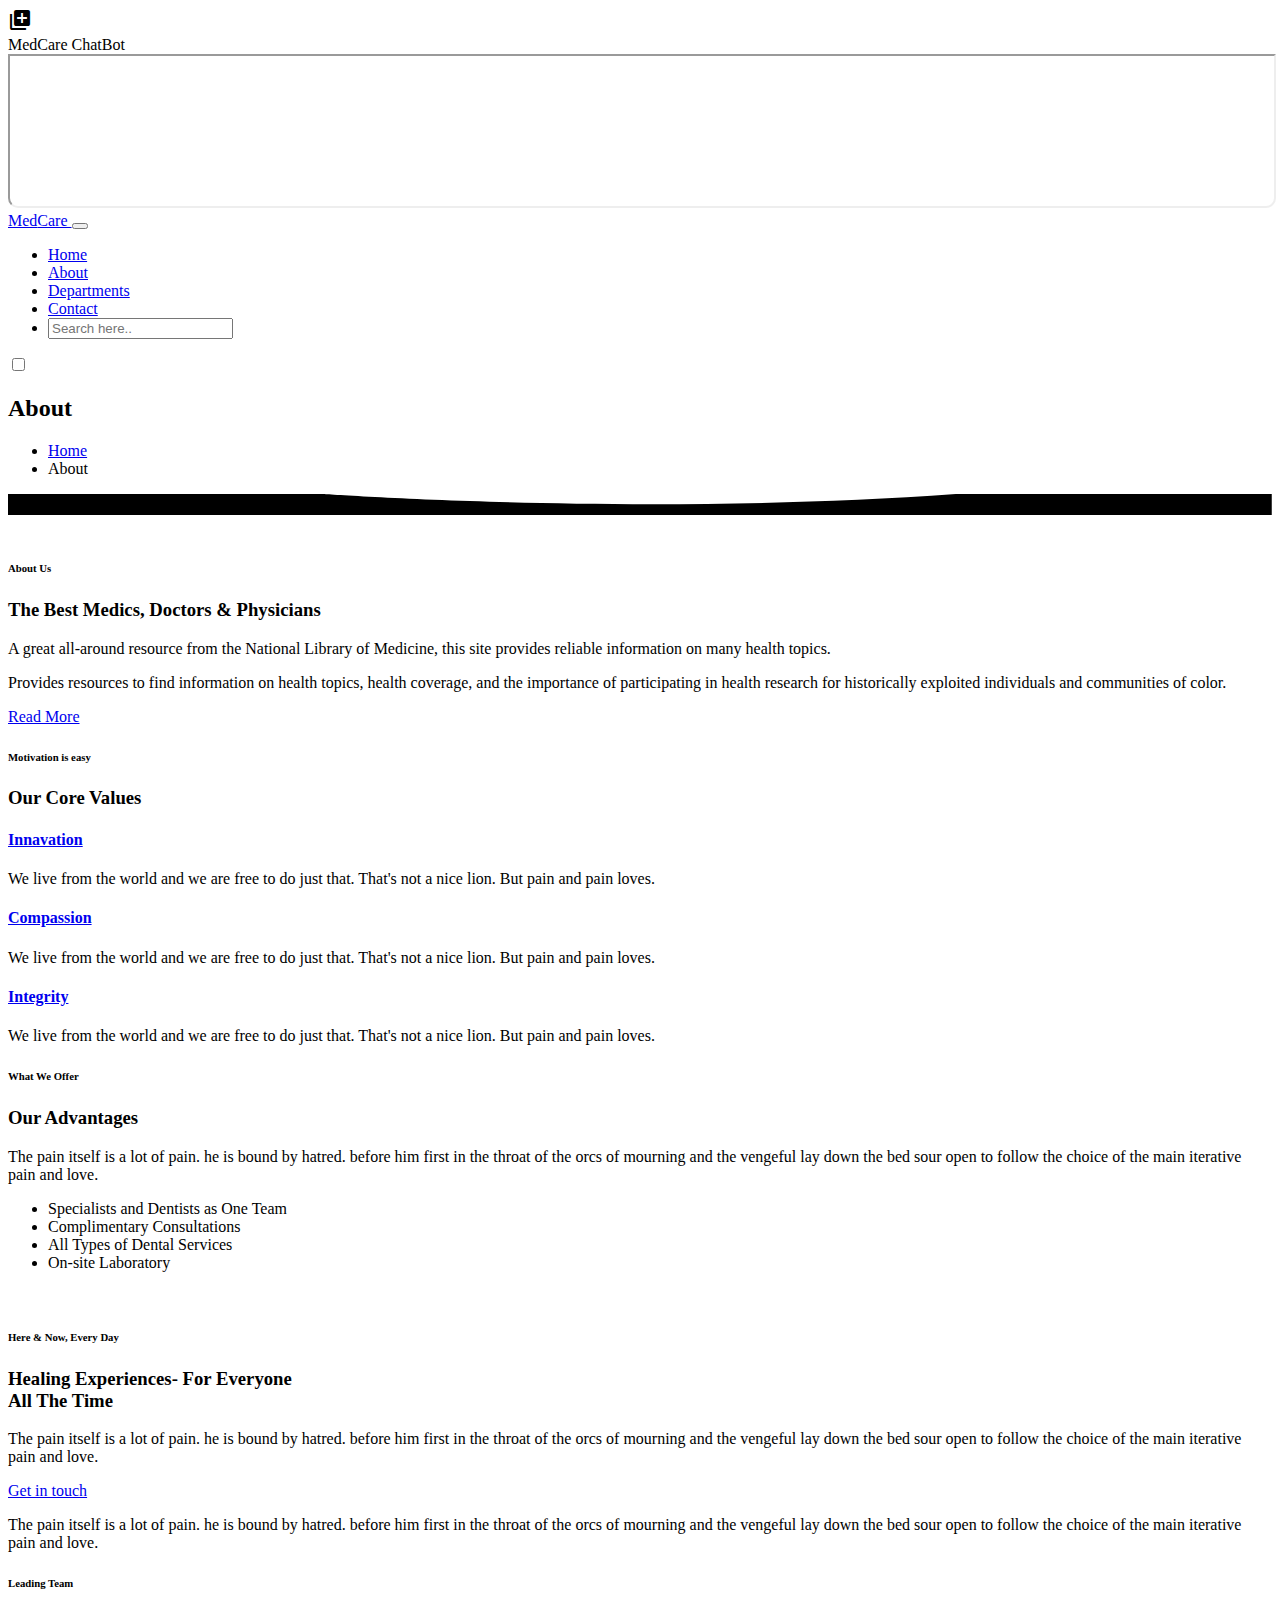
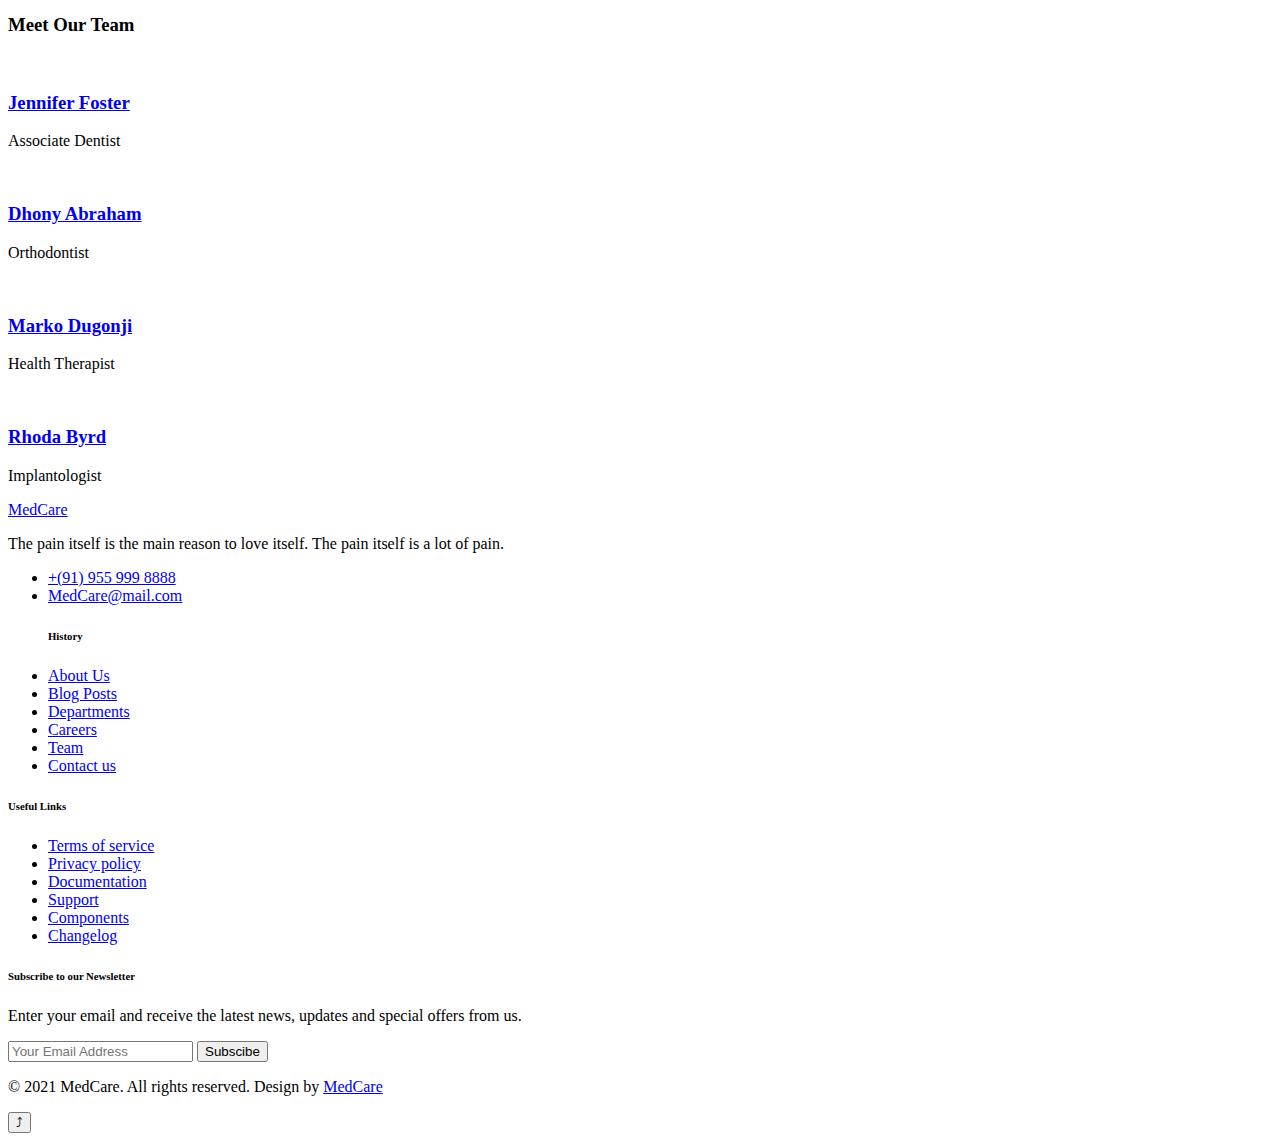
==== about.html @ cba18fa3 "Add files via upload" ====
<!--
Author: W3layouts
Author URL: http://w3layouts.com
-->
<!doctype html>
<html lang="zxx">

<head>
  <!-- Required meta tags -->
  <meta charset="utf-8">
  <meta name="viewport" content="width=device-width, initial-scale=1, shrink-to-fit=no">
  <title>MedCare</title>
  <link href="//fonts.googleapis.com/css2?family=Hind+Siliguri:wght@400;500;600;700&display=swap"
    rel="stylesheet">
  <!-- Template CSS -->
  <link href="https://fonts.googleapis.com/icon?family=Material+Icons" rel="stylesheet">
  <link rel="stylesheet" href="assets/css/style-starter.css">
  <script type="text/javascript" src="assets/js/jquery-3.3.1.min.js"></script>
  <script type="text/javascript" src="assets/js/custom.js"></script>
</head>

<body>
  <!--ChatBot-->
  <div class="chat_icon">
    <i class="material-icons">library_add</i>
    <!-- <i class="material-icons">question_answer</i> -->
  </div>  
  <div class="chat_box">
    <div class="chat_bot_header">
        MedCare ChatBot
    </div>
    <div class="chat_bot_body">
      <iframe src='https://webchat.botframework.com/embed/diseasepredchatbot-bot?s=kFetacqnK30.16j6TcoQQd-RZFGYihsmZmPonYHRrPMGK6cAIyqsKHs'  style='border-radius:0 0 10px 10px;width: 100%; height: 100%;'></iframe>
    </div>
  </div>
  <!--ChatBot End-->
  <!--header-->
  <div class="header-w3l">
    <!-- header -->
    <header id="site-header" class="fixed-top">
      <div class="container">
        <nav class="navbar navbar-expand-lg stroke">
          <a class="navbar-brand" href="index.html">
          Med<span class="sub-logo">C</span>are</span>
          </a>
          <!-- if logo is image enable this   
            <a class="navbar-brand" href="#index.html">
                <img src="image-path" alt="Your logo" title="Your logo" style="height:35px;" />
            </a> -->
          <button class="navbar-toggler  collapsed bg-gradient" type="button" data-toggle="collapse"
            data-target="#navbarTogglerDemo02" aria-controls="navbarTogglerDemo02" aria-expanded="false"
            aria-label="Toggle navigation">
            <span class="navbar-toggler-icon fa icon-expand fa-bars"></span>
            <span class="navbar-toggler-icon fa icon-close fa-times"></span>
            </span>
          </button>

          <div class="collapse navbar-collapse" id="navbarTogglerDemo02">
            <ul class="navbar-nav mx-lg-auto">
              <li class="nav-item">
                <a class="nav-link" href="index.html">Home</a>
              </li>
              <li class="nav-item active">
                <a class="nav-link" href="about.html">About</a>
              </li>
              <li class="nav-item">
                <a class="nav-link"href="services.html">Departments</a>
              </li>
              
              <li class="nav-item">
                <a class="nav-link" href="contact.html">Contact</a>
              </li>
              <li class="search-bar ml-lg-3 mr-lg-5 mt-lg-0 mt-4">
                <!--/search-right-->
                <form class="search position-relative">
                  <input type="search" class="search__input" name="search" placeholder="Search here.."
                    onload="equalWidth()" required="">
                  <span class="fa fa-search search__icon"></span>
                </form>

                <!--//search-right-->
              </li>

            </ul>

          </div>
          <!-- toggle switch for light and dark theme -->
          <div class="mobile-position">
            <nav class="navigation">
              <div class="theme-switch-wrapper">
                <label class="theme-switch" for="checkbox">
                  <input type="checkbox" id="checkbox">
                  <div class="mode-container">
                    <i class="gg-sun"></i>
                    <i class="gg-moon"></i>
                  </div>
                </label>
              </div>
            </nav>
          </div>
          <!-- //toggle switch for light and dark theme -->
        </nav>
      </div>
    </header>
    </div>
    <!-- //header -->
    <!--/breadcrumb-bg-->
    <div class="breadcrumb-bg w3l-inner-page-breadcrumb py-5">
      <div class="container pt-lg-5 pt-md-3 p-lg-4 pb-md-3 my-lg-3">
        <h2 class="title pt-5">About</h2>
        <ul class="breadcrumbs-custom-path mt-3 text-center">
          <li><a href="index.html">Home</a></li>
          <li class="active"><span class="fa fa-arrow-right mx-2" aria-hidden="true"></span> About </li>
        </ul>
      </div>
    </div>
  <!--//breadcrumb-bg-->
  <!-- banner bottom shape -->
  <div class="position-relative">
    <div class="shape overflow-hidden">
      <svg viewBox="0 0 2880 48" fill="none" xmlns="http://www.w3.org/2000/svg">
        <path d="M0 48H1437.5H2880V0H2160C1442.5 52 720 0 720 0H0V48Z" fill="currentColor"></path>
      </svg>
    </div>
  </div>
  <!-- banner bottom shape -->
  <!-- //w3l-inner-page-breadcrumb-->
  <section class="w3l-about-ab" id="about">
    <div class="midd-w3 py-5">
      <div class="container py-lg-5 py-md-4 py-2">
        <div class="imgw3l-ab mb-md-5 mb-3">
          <img src="assets/images/banner2.jpg" alt="" class="radius-image img-fluid">
        </div>
        <div class="row">
          <div class="col-lg-5 left-wthree-img">
            <h6 class="title-subhny">About Us</h6>
            <h3 class="title-w3l mb-4">The Best Medics, Doctors & Physicians</h3>

          </div>
          <div class="col-lg-7 pl-lg-5 align-self">
            <p class="">A great all-around resource from the National Library of Medicine, 
              this site provides reliable information on many health topics.

            </p>
            <p class="mt-4">Provides resources to find information on health topics, health coverage, and the importance of 
              participating in health research for historically exploited individuals and communities of color. 
            </p>
            <a href="about.html" class="btn btn-style btn-primary mt-lg-5 mt-4">Read More</a>
          </div>

        </div>
      </div>
    </div>
  </section>
  <!-- /w3l-content-2-->
  <!-- /bottom-grids-->
  <section class="w3l-bottom-grids-6 py-5" id="services1">
    <div class="container py-lg-5 py-md-4 py-2">
      <div class="title-content text-center">
        <h6 class="title-subhny text-center">Motivation is easy</h6>
        <h3 class="title-w3l mb-sm-5 mb-4 pb-sm-o pb-2 text-center">Our Core Values</h3>
      </div>
      <div class="grids-area-hny text-center row mt-lg-4">
        <div class="col-lg-4 col-md-6 grids-feature">
          <div class="area-box icon-blue">
            <span class="fa fa-lightbulb-o"></span>
            <h4><a href="#feature" class="title-head">Innavation</a></h4>
            <p>We live from the world and we are free to do just that. That's not a nice lion. But pain and pain
              loves.</p>

          </div>
        </div>
        <div class="col-lg-4 col-md-6 grids-feature mt-md-0 mt-4">
          <div class="area-box icon-pink">
            <span class="fa fa-handshake-o"></span>
            <h4><a href="#feature" class="title-head">Compassion</a></h4>
            <p>We live from the world and we are free to do just that. That's not a nice lion. But pain and pain
              loves.</p>

          </div>
        </div>
        <div class="col-lg-4 col-md-6 grids-feature mt-lg-0 mt-4">
          <div class="area-box icon-yellow">
            <span class="fa fa-podcast"></span>
            <h4><a href="#feature" class="title-head">Integrity</a></h4>
            <p>We live from the world and we are free to do just that. That's not a nice lion. But pain and pain
              loves.</p>

          </div>
        </div>
      </div>
    </div>
  </section>
  <!-- //bottom-grids-->
  <!-- home page block grids -->
  <section class="w3l-two-servicses py-5" id="services2">
    <div class="container py-lg-5 py-md-4 py-2">
     
      <div class="row bottom-ab-grids">
        <div class="col-lg-6 bottom-ab-left align-self">
          <h6 class="title-subhny">What We Offer</h6>
          <h3 class="title-w3l mb-4">Our Advantages</h3>
          <p class="">The pain itself is a lot of pain. he is bound by hatred. before him first in
            the throat of the orcs of mourning and the vengeful lay down the bed sour open to follow the choice of the main iterative
            pain and love. </p>
          <ul class="w3l-right-book mt-4">
            <li><span class="fa fa-check"></span> Specialists and Dentists as One Team</li>
            <li><span class="fa fa-check"></span> Complimentary Consultations</li>
            <li><span class="fa fa-check"></span> All Types of Dental Services</li>
            <li><span class="fa fa-check"></span> On-site Laboratory</li>
          </ul>
        </div>
        <div class="col-lg-6 bottom-right-grids pl-lg-5 mt-lg-0 mt-5">
          <img src="assets/images/g4.jpg" alt="" class="radius-image img-fluid">
        </div>
      </div>
    </div>
  </section>
  <!-- //home page block grids -->
  <!-- /w3l-content-5-->
  <section class="w3l-content-5 py-5">
    <div class="content-4-main py-lg-5 py-md-4">
      <div class="container pb-5">
        <div class="title-content text-left">
          <h6 class="title-subhny">Here & Now, Every Day</h6>
          <h3 class="title-w3l two mb-sm-5 mb-4">Healing Experiences- For Everyone <br> All The Time</h3>
        </div>
        <div class="content-info-in row">
          <div class="content-left col-lg-6">
            <p class=""> The pain itself is a lot of pain. he is bound by hatred. before him first in
              the throat of the orcs of mourning and the vengeful lay down the bed sour open to follow the choice of the main iterative
              pain and love.</p>
            <a href="#discover" class="btn btn-style btn-primary mt-md-5 mt-4">Get in touch</a>
          </div>
          <div class="content-right col-lg-6 mt-lg-0 mt-5">
            <p> The pain itself is a lot of pain. he is bound by hatred. before him first in
              the throat of the orcs of mourning and the vengeful lay down the bed sour open to follow the choice of the main iterative
              pain and love.</p>
          </div>
        </div>
      </div>
    </div>
  </section>
  <!-- /w3l-content-5-->
  <!--/team-sec-->
  <section class="w3l-team">
    <div class="team py-5">
      <div class="container py-lg-5 py-md-4">
        <div class="title-content text-center">
          <h6 class="title-subhny text-center">Leading Team</h6>
          <h3 class="title-w3l mb-sm-3 text-center">Meet Our Team</h3>
        </div>
        <div class="row team-row">
          <div class="col-lg-3 col-6 team-wrap mt-4 pt-lg-2">
            <div class="team-info">
              <div class="column position-relative img-circle">
                <a href="#url"><img src="assets/images/team1.jpg" alt="" class="img-fluid" /></a>
              </div>
              <div class="column-btm">
                <h3 class="name-pos"><a href="#url">Jennifer Foster
                </a></h3>
                <p>Associate Dentist</p>
                <div class="social">
                  <a href="#facebook" class="facebook"><span class="fa fa-facebook" aria-hidden="true"></span></a>
                  <a href="#twitter" class="twitter"><span class="fa fa-twitter" aria-hidden="true"></span></a>
                </div>
              </div>
            </div>
          </div>
          <!-- end team member -->


          <div class="col-lg-3 col-6 team-wrap mt-4 pt-lg-2">
            <div class="team-info">
              <div class="column position-relative img-circle">
                <a href="#url"><img src="assets/images/team2.jpg" alt="" class="img-fluid" /></a>
              </div>
              <div class="column-btm">
                <h3 class="name-pos"><a href="#url">Dhony Abraham</a></h3>
                <p>Orthodontist</p>
                <div class="social">
                  <a href="#facebook" class="facebook"><span class="fa fa-facebook" aria-hidden="true"></span></a>
                  <a href="#twitter" class="twitter"><span class="fa fa-twitter" aria-hidden="true"></span></a>
                </div>
              </div>
            </div>

          </div>
          <!-- end team member -->

          <div class="col-lg-3 col-6 team-wrap mt-4 pt-lg-2">

            <div class="team-info">
              <div class="column position-relative img-circle">
                <a href="#url"><img src="assets/images/team3.jpg" alt="" class="img-fluid" /></a>
              </div>
              <div class="column-btm">
                <h3 class="name-pos"><a href="#url">Marko Dugonji</a></h3>
                <p>Health Therapist</p>
                <div class="social">
                  <a href="#facebook" class="facebook"><span class="fa fa-facebook" aria-hidden="true"></span></a>
                  <a href="#twitter" class="twitter"><span class="fa fa-twitter" aria-hidden="true"></span></a>
                </div>
              </div>
            </div>
          </div>
          <div class="col-lg-3 col-6 team-wrap mt-4 pt-lg-2">
            <div class="team-info">
              <div class="column position-relative img-circle">
                <a href="#url"><img src="assets/images/team4.jpg" alt="" class="img-fluid" /></a>
              </div>
              <div class="column-btm">
                <h3 class="name-pos"><a href="#url">Rhoda Byrd</a></h3>
                <p>Implantologist</p>
                <div class="social">
                  <a href="#facebook" class="facebook"><span class="fa fa-facebook" aria-hidden="true"></span></a>
                  <a href="#twitter" class="twitter"><span class="fa fa-twitter" aria-hidden="true"></span></a>
                </div>
              </div>
            </div>
          </div>
          <!-- end team member -->
        </div>
      </div>
    </div>
  </section>
  <!--//team-sec-->
  
  <!-- footer -->
  <section class="w3l-footer-29-main">
    <div class="footer-29 py-5">
      <div class="container py-lg-4">
        <div class="row footer-top-29">
          <div class="col-lg-4 col-md-6 col-sm-7 footer-list-29 footer-1 pr-lg-5">
            <div class="footer-logo mb-3">
              <a class="navbar-brand" href="index.html">MedCare</a>
            </div>
            <p>The pain itself is the main reason to love itself. The pain itself is a lot of pain.</p>
            <ul class="mt-3">
              <li><a href="tel:+(91) 955 999 8888"><span class="fa fa-phone"></span> +(91) 955 999 8888</a></li>
              <li><a href="mailto:MedCare@mail.com" class="mail"><span class="fa fa-envelope-open-o"></span>
                  MedCare@mail.com</a></li>
            </ul>
          </div>
          <div class="col-lg-2 col-md-6 col-sm-5 col-6 footer-list-29 footer-2 mt-sm-0 mt-5">

            <ul>
              <h6 class="footer-title-29">History</h6>
              <li><a href="about.html">About Us</a></li>
              <li><a href="blog.html"> Blog Posts</a></li>
              <li><a href="services.html">Departments</a></li>
              <li><a href="#careers"> Careers</a></li>
              <li><a href="about.html">Team</a></li>
              <li><a href="contact.html">Contact us</a></li>
            </ul>
          </div>
          <div class="col-lg-2 col-md-6 col-sm-5 col-6 footer-list-29 footer-3 mt-lg-0 mt-5">
            <h6 class="footer-title-29">Useful Links</h6>
            <ul>
              <li><a href="#terms">Terms of service</a></li>
              <li><a href="#privacy"> Privacy policy</a></li>
              <li><a href="#doc"> Documentation</a></li>
              <li><a href="#support"> Support</a></li>
              <li><a href="#components"> Components</a></li>
              <li><a href="#changelog"> Changelog</a></li>
            </ul>

          </div>
          <div class="col-lg-4 col-md-6 col-sm-7 footer-list-29 footer-4 mt-lg-0 mt-5">
            <h6 class="footer-title-29">Subscribe to our Newsletter </h6>
            <p>Enter your email and receive the latest news, updates and special offers from us.</p>

            <form action="#" class="subscribe" method="post">
              <input type="email" name="email" placeholder="Your Email Address" required="">
              <button class="btn btn-style btn-primary w-100 mt-3">Subscibe</button>
            </form>
          </div>
        </div>
      </div>
    </div>
  </section>
  <!-- //footer -->

  <!-- copyright -->
  <section class="w3l-copyright">
    <div class="container">
      <div class="row bottom-copies">
        <p class="col-lg-8 copy-footer-29">© 2021 MedCare. All rights reserved. Design by <a
            href="#" target="_blank">
            MedCare</a></p>

        <div class="col-lg-4 main-social-footer-29">
          <a href="#facebook" class="facebook"><span class="fa fa-facebook"></span></a>
          <a href="#twitter" class="twitter"><span class="fa fa-twitter"></span></a>
          <a href="#instagram" class="instagram"><span class="fa fa-instagram"></span></a>
          <a href="#linkedin" class="linkedin"><span class="fa fa-linkedin"></span></a>
        </div>

      </div>
    </div>

    <!-- move top -->
    <button onclick="topFunction()" id="movetop" title="Go to top">
      &#10548;
    </button>
    <script>
      // When the user scrolls down 20px from the top of the document, show the button
      window.onscroll = function () {
        scrollFunction()
      };

      function scrollFunction() {
        if (document.body.scrollTop > 20 || document.documentElement.scrollTop > 20) {
          document.getElementById("movetop").style.display = "block";
        } else {
          document.getElementById("movetop").style.display = "none";
        }
      }

      // When the user clicks on the button, scroll to the top of the document
      function topFunction() {
        document.body.scrollTop = 0;
        document.documentElement.scrollTop = 0;
      }
    </script>
    <!-- /move top -->
  </section>
  <!-- //copyright -->
  <!--//footer-->
  <!-- Template JavaScript -->
  <script src="assets/js/jquery-3.3.1.min.js"></script>
  <script src="assets/js/theme-change.js"></script>

  <!-- disable body scroll which navbar is in active -->
  <script>
    $(function () {
      $('.navbar-toggler').click(function () {
        $('body').toggleClass('noscroll');
      })
    });
  </script>
  <!-- disable body scroll which navbar is in active -->

  <!--/MENU-JS-->
  <script>
    $(window).on("scroll", function () {
      var scroll = $(window).scrollTop();

      if (scroll >= 80) {
        $("#site-header").addClass("nav-fixed");
      } else {
        $("#site-header").removeClass("nav-fixed");
      }
    });

    //Main navigation Active Class Add Remove
    $(".navbar-toggler").on("click", function () {
      $("header").toggleClass("active");
    });
    $(document).on("ready", function () {
      if ($(window).width() > 991) {
        $("header").removeClass("active");
      }
      $(window).on("resize", function () {
        if ($(window).width() > 991) {
          $("header").removeClass("active");
        }
      });
    });
  </script>
  <!--//MENU-JS-->


  <script src="assets/js/bootstrap.min.js"></script>

</body>

</html>
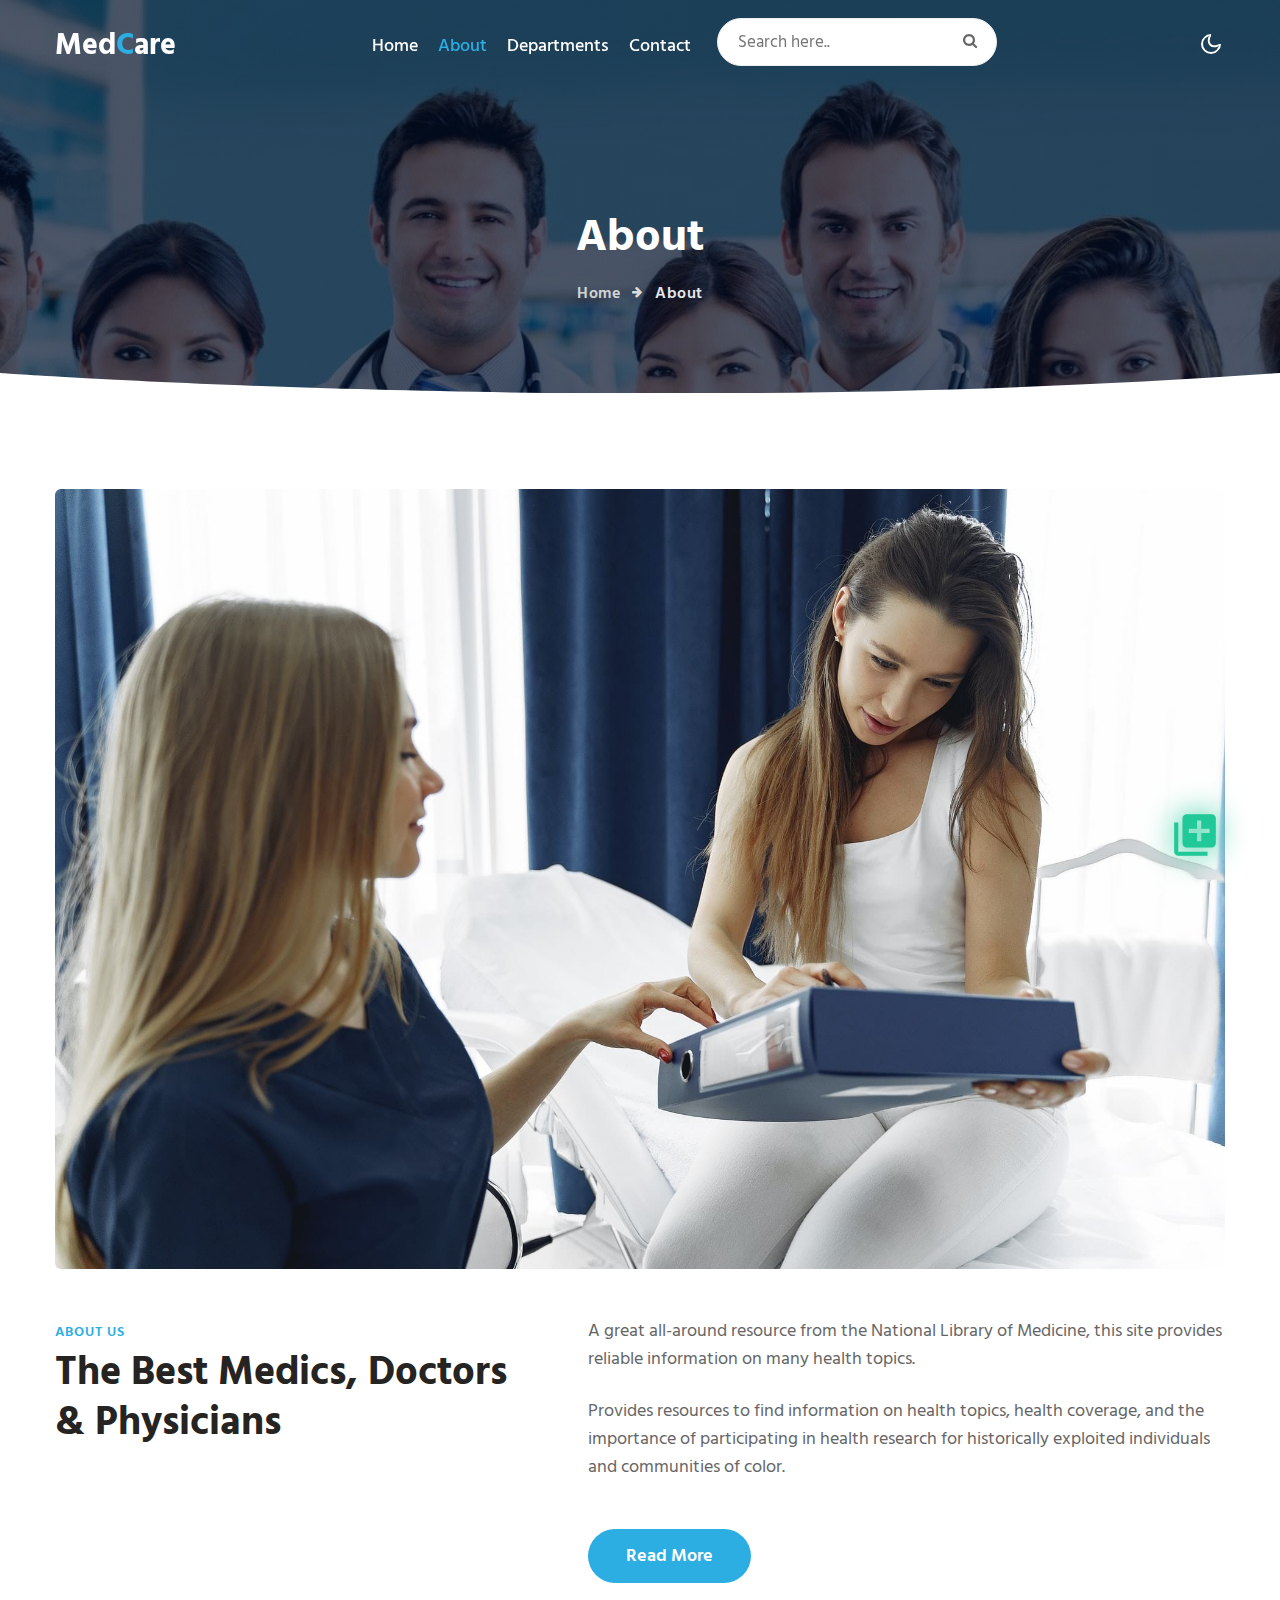
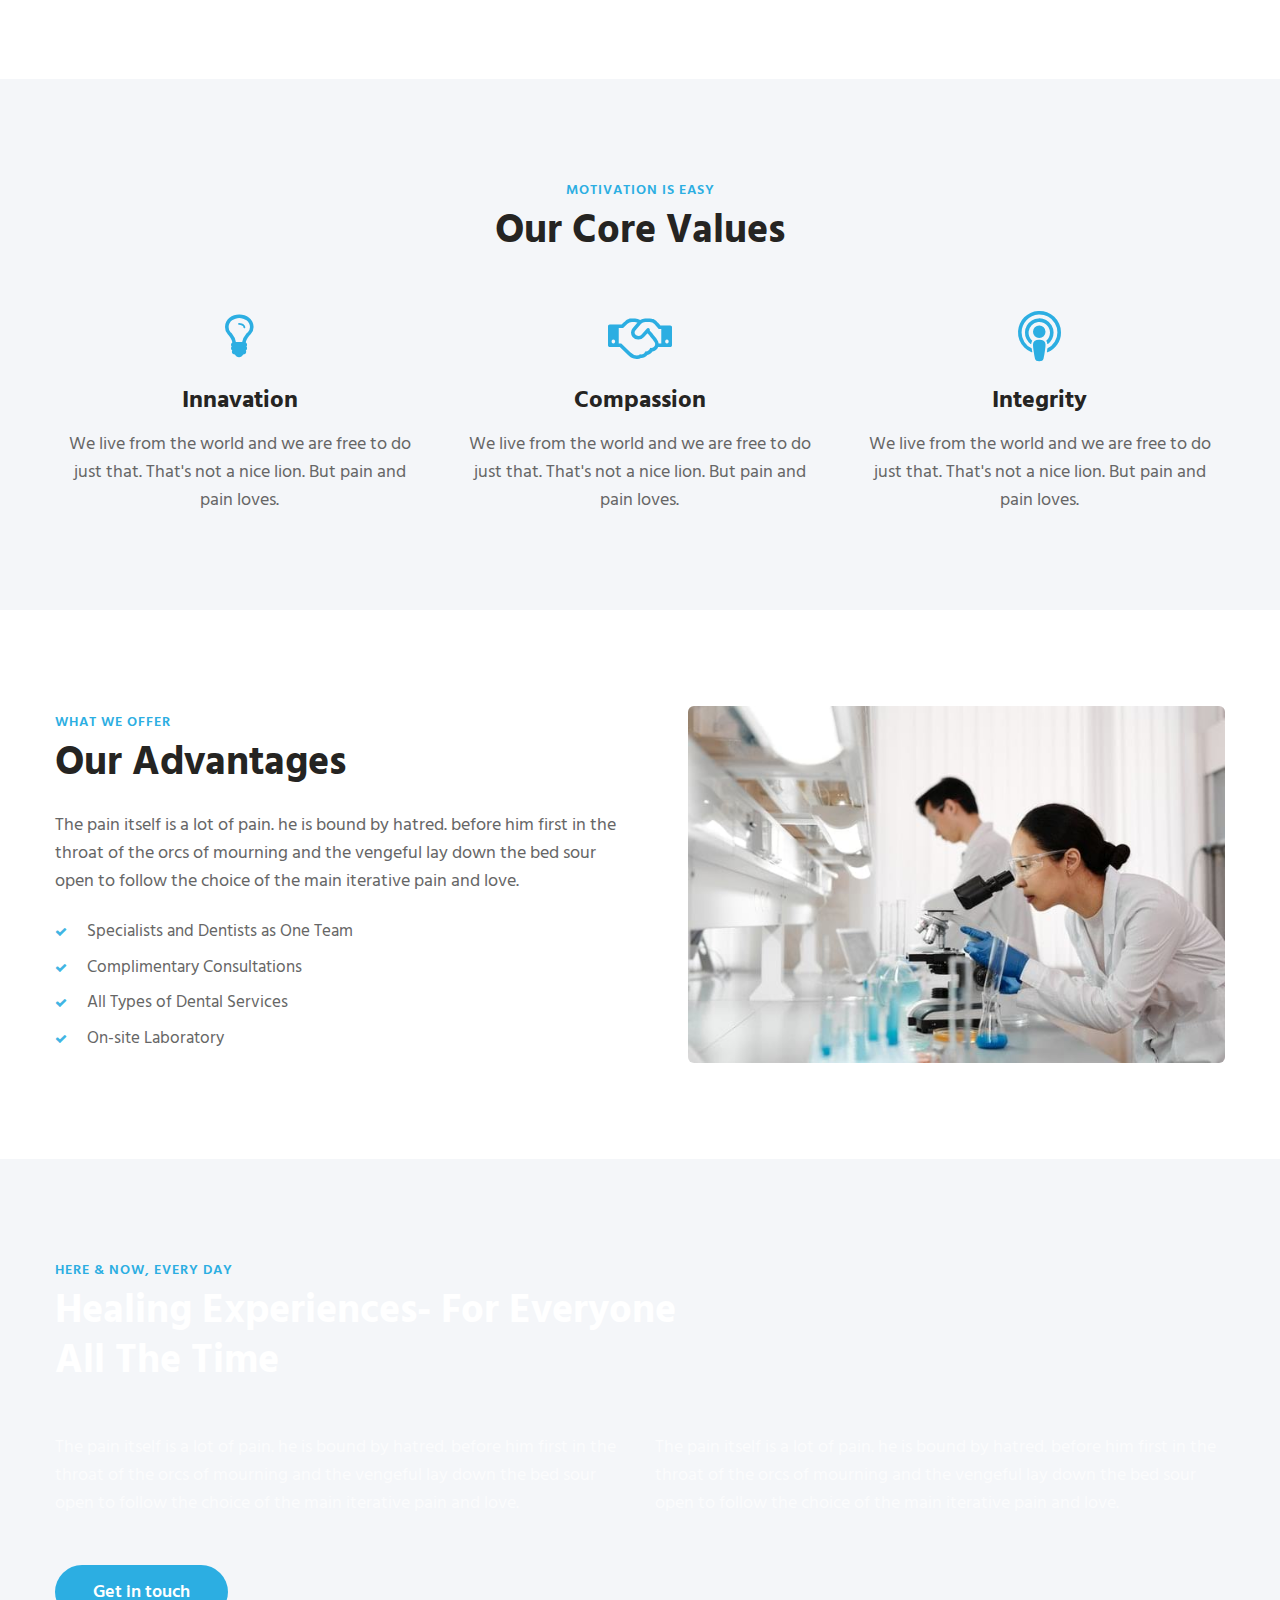
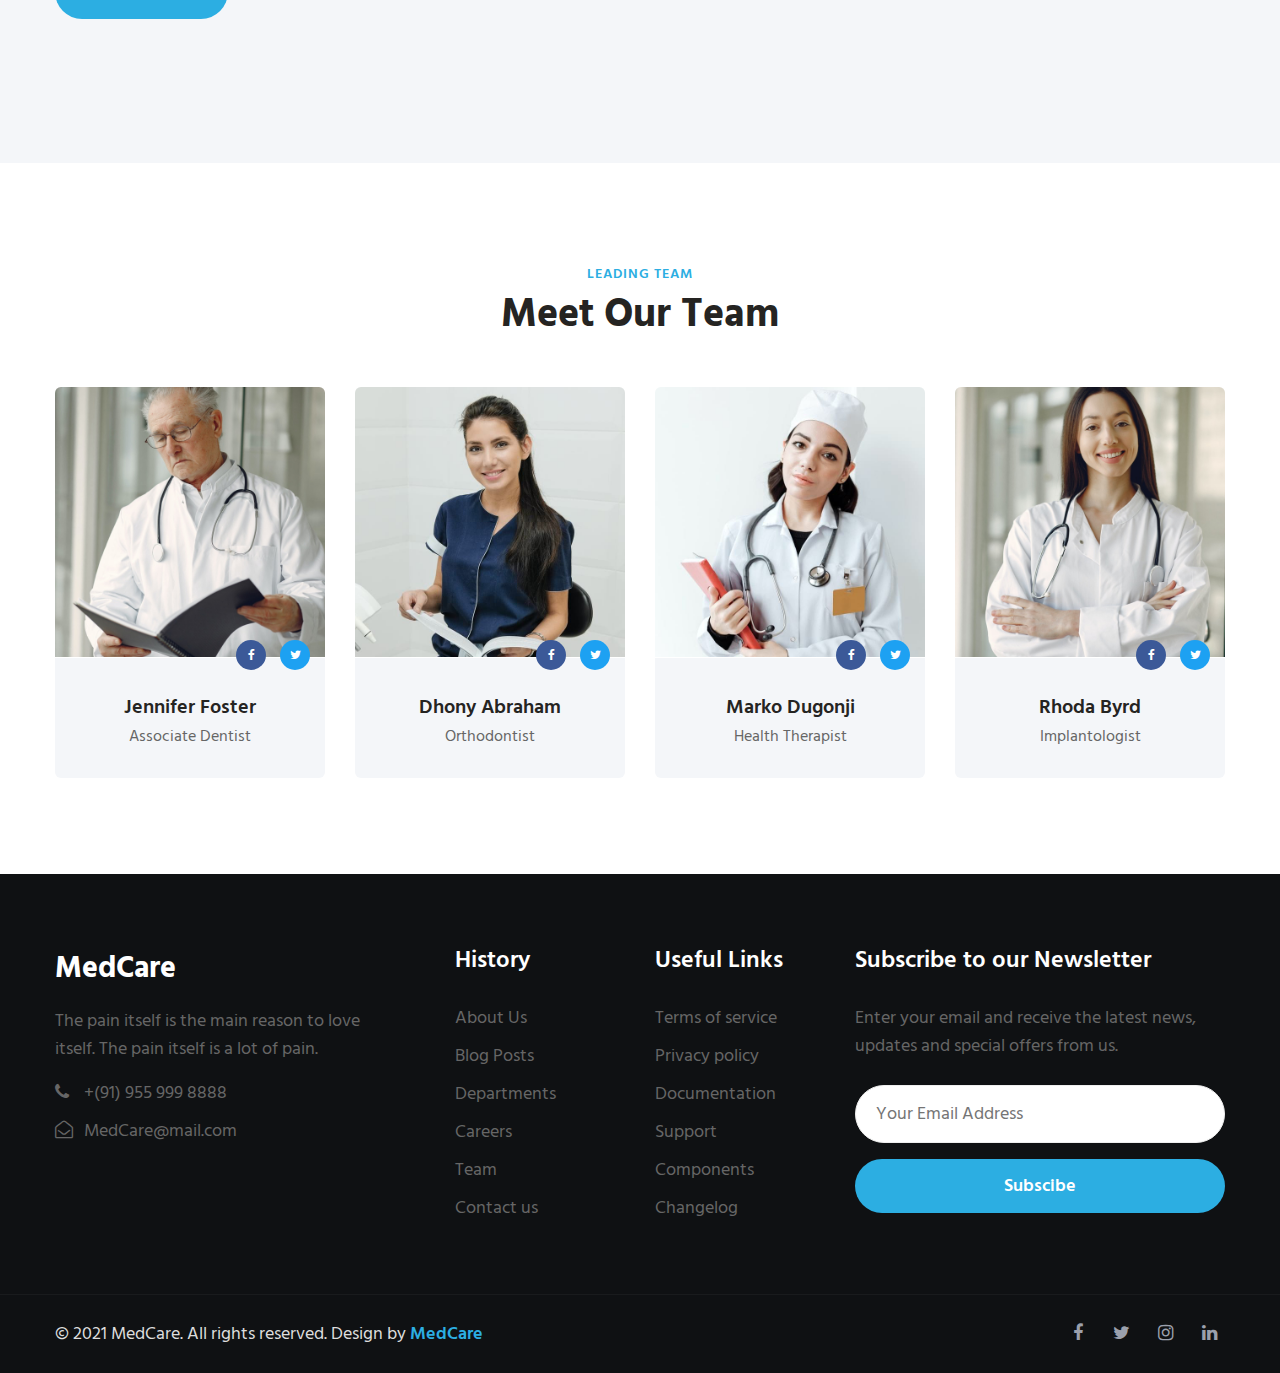
==== commit 76af9472: "Update about.html" ====
--- a/about.html
+++ b/about.html
@@ -1,7 +1,4 @@
-<!--
-Author: W3layouts
-Author URL: http://w3layouts.com
--->
+
 <!doctype html>
 <html lang="zxx">
 
@@ -475,4 +472,4 @@
 
 </body>
 
-</html>+</html>
--- a/assets/css/style-starter.css
+++ b/assets/css/style-starter.css
@@ -0,0 +1,17410 @@
+@charset "UTF-8";
+
+/*--
+Author: W3layouts
+Author URL: http://w3layouts.com
+--*/
+/*!
+ * Bootstrap v4.4.1 (https://getbootstrap.com/)
+ * Copyright 2011-2019 The Bootstrap Authors
+ * Copyright 2011-2019 Twitter, Inc.
+ * Licensed under MIT (https://github.com/twbs/bootstrap/blob/master/LICENSE)
+ */
+:root {
+  --blue: #007bff;
+  --indigo: #6610f2;
+  --purple: #6f42c1;
+  --pink: #e83e8c;
+  --red: #dc3545;
+  --orange: #fd7e14;
+  --yellow: #ffc107;
+  --green: #28a745;
+  --teal: #20c997;
+  --cyan: #17a2b8;
+  --white: #fff;
+  --gray: #6c757d;
+  --gray-dark: #343a40;
+  --primary: #F42A2A;
+  --secondary: #f8b195;
+  --success: #28a745;
+  --info: #17a2b8;
+  --warning: #ffc107;
+  --danger: #dc3545;
+  --light: #f8f9fa;
+  --dark: #343a40;
+  --breakpoint-xs: 0;
+  --breakpoint-sm: 576px;
+  --breakpoint-md: 768px;
+  --breakpoint-lg: 992px;
+  --breakpoint-xl: 1200px;
+  --font-family-sans-serif: -apple-system, BlinkMacSystemFont, "Segoe UI", Roboto, "Helvetica Neue", Arial, "Noto Sans", sans-serif, "Apple Color Emoji", "Segoe UI Emoji", "Segoe UI Symbol", "Noto Color Emoji";
+  --font-family-monospace: SFMono-Regular, Menlo, Monaco, Consolas, "Liberation Mono", "Courier New", monospace;
+}
+
+*,
+*::before,
+*::after {
+  box-sizing: border-box;
+}
+
+html {
+  font-family: sans-serif;
+  line-height: 1.15;
+  -webkit-text-size-adjust: 100%;
+  -webkit-tap-highlight-color: rgba(0, 0, 0, 0);
+}
+
+article,
+aside,
+figcaption,
+figure,
+footer,
+header,
+hgroup,
+main,
+nav,
+section {
+  display: block;
+}
+
+body {
+  margin: 0;
+  font-family: -apple-system, BlinkMacSystemFont, "Segoe UI", Roboto, "Helvetica Neue", Arial, "Noto Sans", sans-serif, "Apple Color Emoji", "Segoe UI Emoji", "Segoe UI Symbol", "Noto Color Emoji";
+  font-size: 1rem;
+  font-weight: 400;
+  line-height: 1.5;
+  color: #212529;
+  text-align: left;
+  background-color: #fff;
+}
+
+[tabindex="-1"]:focus:not(:focus-visible) {
+  outline: 0 !important;
+}
+
+/*ChatBot*/
+.material-icons{
+  position: fixed;
+  right:60px;
+  bottom:40px;
+  font-size:50px;
+  text-shadow:0 0  30px #20c997;
+}
+
+.chat_icon{
+  position: fixed;
+  right:50px;
+  bottom:30px;
+  color:#20c997;
+  cursor:pointer;
+  z-index: 1;
+}
+.chat_bot_header{
+  font-weight: bold;
+  font-size: large;
+  display: flex;
+  color: rgb(255, 255, 255);
+  justify-content: center;
+  padding: 5px;
+  height: 7%;
+}
+.chat_bot_body{
+  width: 100%;
+  height:93%;
+  bottom:0px;
+}
+.chat_box{
+  position: fixed;
+  right:20px;
+  bottom:100px;
+  height:80vh;
+  width:70vh;
+  box-shadow:0px 0px 15px #20c997;
+  border-radius: 10px;
+  background-color: #20c997;
+  z-index: 100;
+  transition: all 0.3s linear;
+  transform: scaleY(0);
+}
+.chat_box.active{
+  transform: scaleY(1);
+}
+/*ChatBot End*/
+hr {
+  box-sizing: content-box;
+  height: 0;
+  overflow: visible;
+}
+
+h1,
+h2,
+h3,
+h4,
+h5,
+h6 {
+  margin-top: 0;
+  margin-bottom: 0.5rem;
+}
+
+p {
+  margin-top: 0;
+  margin-bottom: 1rem;
+}
+
+abbr[title],
+abbr[data-original-title] {
+  text-decoration: underline;
+  -webkit-text-decoration: underline dotted;
+  text-decoration: underline dotted;
+  cursor: help;
+  border-bottom: 0;
+  -webkit-text-decoration-skip-ink: none;
+  text-decoration-skip-ink: none;
+}
+
+address {
+  margin-bottom: 1rem;
+  font-style: normal;
+  line-height: inherit;
+}
+
+ol,
+ul,
+dl {
+  margin-top: 0;
+  margin-bottom: 1rem;
+}
+
+ol ol,
+ul ul,
+ol ul,
+ul ol {
+  margin-bottom: 0;
+}
+
+dt {
+  font-weight: 700;
+}
+
+dd {
+  margin-bottom: .5rem;
+  margin-left: 0;
+}
+
+blockquote {
+  margin: 0 0 1rem;
+}
+
+b,
+strong {
+  font-weight: bolder;
+}
+
+small {
+  font-size: 80%;
+}
+
+sub,
+sup {
+  position: relative;
+  font-size: 75%;
+  line-height: 0;
+  vertical-align: baseline;
+}
+
+sub {
+  bottom: -.25em;
+}
+
+sup {
+  top: -.5em;
+}
+
+a {
+  color: var(--primary-color);
+  text-decoration: none;
+  background-color: transparent;
+}
+
+a:hover {
+  color: var(--primary-color);
+  text-decoration: underline;
+}
+
+a:not([href]) {
+  color: inherit;
+  text-decoration: none;
+}
+
+a:not([href]):hover {
+  color: inherit;
+  text-decoration: none;
+}
+
+pre,
+code,
+kbd,
+samp {
+  font-family: SFMono-Regular, Menlo, Monaco, Consolas, "Liberation Mono", "Courier New", monospace;
+  font-size: 1em;
+}
+
+pre {
+  margin-top: 0;
+  margin-bottom: 1rem;
+  overflow: auto;
+}
+
+figure {
+  margin: 0 0 1rem;
+}
+
+img {
+  vertical-align: middle;
+  border-style: none;
+}
+
+svg {
+  overflow: hidden;
+  vertical-align: middle;
+}
+
+table {
+  border-collapse: collapse;
+}
+
+caption {
+  padding-top: 0.75rem;
+  padding-bottom: 0.75rem;
+  color: #6c757d;
+  text-align: left;
+  caption-side: bottom;
+}
+
+th {
+  text-align: inherit;
+}
+
+label {
+  display: inline-block;
+  margin-bottom: 0.5rem;
+}
+
+button {
+  border-radius: 0;
+}
+
+button:focus {
+  outline: 1px dotted;
+  outline: 5px auto -webkit-focus-ring-color;
+}
+
+input,
+button,
+select,
+optgroup,
+textarea {
+  margin: 0;
+  font-family: inherit;
+  font-size: inherit;
+  line-height: inherit;
+}
+
+button,
+input {
+  overflow: visible;
+}
+
+button,
+select {
+  text-transform: none;
+}
+
+select {
+  word-wrap: normal;
+}
+
+button,
+[type="button"],
+[type="reset"],
+[type="submit"] {
+  -webkit-appearance: button;
+}
+
+button:not(:disabled),
+[type="button"]:not(:disabled),
+[type="reset"]:not(:disabled),
+[type="submit"]:not(:disabled) {
+  cursor: pointer;
+}
+
+button::-moz-focus-inner,
+[type="button"]::-moz-focus-inner,
+[type="reset"]::-moz-focus-inner,
+[type="submit"]::-moz-focus-inner {
+  padding: 0;
+  border-style: none;
+}
+
+input[type="radio"],
+input[type="checkbox"] {
+  box-sizing: border-box;
+  padding: 0;
+}
+
+input[type="date"],
+input[type="time"],
+input[type="datetime-local"],
+input[type="month"] {
+  -webkit-appearance: listbox;
+}
+
+textarea {
+  overflow: auto;
+  resize: vertical;
+}
+
+fieldset {
+  min-width: 0;
+  padding: 0;
+  margin: 0;
+  border: 0;
+}
+
+legend {
+  display: block;
+  width: 100%;
+  max-width: 100%;
+  padding: 0;
+  margin-bottom: .5rem;
+  font-size: 1.5rem;
+  line-height: inherit;
+  color: inherit;
+  white-space: normal;
+}
+
+@media (max-width: 1200px) {
+  legend {
+    font-size: calc(1.275rem + 0.3vw);
+  }
+}
+
+progress {
+  vertical-align: baseline;
+}
+
+[type="number"]::-webkit-inner-spin-button,
+[type="number"]::-webkit-outer-spin-button {
+  height: auto;
+}
+
+[type="search"] {
+  outline-offset: -2px;
+  -webkit-appearance: none;
+}
+
+[type="search"]::-webkit-search-decoration {
+  -webkit-appearance: none;
+}
+
+::-webkit-file-upload-button {
+  font: inherit;
+  -webkit-appearance: button;
+}
+
+output {
+  display: inline-block;
+}
+
+summary {
+  display: list-item;
+  cursor: pointer;
+}
+
+template {
+  display: none;
+}
+
+[hidden] {
+  display: none !important;
+}
+
+h1,
+h2,
+h3,
+h4,
+h5,
+h6,
+.h1,
+.h2,
+.h3,
+.h4,
+.h5,
+.h6 {
+  margin-bottom: 0.5rem;
+  font-weight: 500;
+  line-height: 1.2;
+}
+
+h1,
+.h1 {
+  font-size: 2.5rem;
+}
+
+@media (max-width: 1200px) {
+
+  h1,
+  .h1 {
+    font-size: calc(1.375rem + 1.5vw);
+  }
+}
+
+h2,
+.h2 {
+  font-size: 2rem;
+}
+
+@media (max-width: 1200px) {
+
+  h2,
+  .h2 {
+    font-size: calc(1.325rem + 0.9vw);
+  }
+}
+
+h3,
+.h3 {
+  font-size: 1.75rem;
+}
+
+@media (max-width: 1200px) {
+
+  h3,
+  .h3 {
+    font-size: calc(1.3rem + 0.6vw);
+  }
+}
+
+h4,
+.h4 {
+  font-size: 1.5rem;
+}
+
+@media (max-width: 1200px) {
+
+  h4,
+  .h4 {
+    font-size: calc(1.275rem + 0.3vw);
+  }
+}
+
+h5,
+.h5 {
+  font-size: 1.25rem;
+}
+
+h6,
+.h6 {
+  font-size: 1rem;
+}
+
+.lead {
+  font-size: 1.25rem;
+  font-weight: 300;
+}
+
+.display-1 {
+  font-size: 6rem;
+  font-weight: 300;
+  line-height: 1.2;
+}
+
+@media (max-width: 1200px) {
+  .display-1 {
+    font-size: calc(1.725rem + 5.7vw);
+  }
+}
+
+.display-2 {
+  font-size: 5.5rem;
+  font-weight: 300;
+  line-height: 1.2;
+}
+
+@media (max-width: 1200px) {
+  .display-2 {
+    font-size: calc(1.675rem + 5.1vw);
+  }
+}
+
+.display-3 {
+  font-size: 4.5rem;
+  font-weight: 300;
+  line-height: 1.2;
+}
+
+@media (max-width: 1200px) {
+  .display-3 {
+    font-size: calc(1.575rem + 3.9vw);
+  }
+}
+
+.display-4 {
+  font-size: 3.5rem;
+  font-weight: 300;
+  line-height: 1.2;
+}
+
+@media (max-width: 1200px) {
+  .display-4 {
+    font-size: calc(1.475rem + 2.7vw);
+  }
+}
+
+hr {
+  margin-top: 1rem;
+  margin-bottom: 1rem;
+  border: 0;
+  border-top: 1px solid rgba(0, 0, 0, 0.1);
+}
+
+small,
+.small {
+  font-size: 80%;
+  font-weight: 400;
+}
+
+mark,
+.mark {
+  padding: 0.2em;
+  background-color: #fcf8e3;
+}
+
+.list-unstyled {
+  padding-left: 0;
+  list-style: none;
+}
+
+.list-inline {
+  padding-left: 0;
+  list-style: none;
+}
+
+.list-inline-item {
+  display: inline-block;
+}
+
+.list-inline-item:not(:last-child) {
+  margin-right: 0.5rem;
+}
+
+.initialism {
+  font-size: 90%;
+  text-transform: uppercase;
+}
+
+.blockquote {
+  margin-bottom: 1rem;
+  font-size: 1.25rem;
+}
+
+.blockquote-footer {
+  display: block;
+  font-size: 80%;
+  color: #6c757d;
+}
+
+.blockquote-footer::before {
+  content: "\2014\00A0";
+}
+
+.img-fluid {
+  max-width: 100%;
+  height: auto;
+}
+
+.img-thumbnail {
+  padding: 0.25rem;
+  background-color: #fff;
+  border: 1px solid #dee2e6;
+  border-radius: 0.25rem;
+  max-width: 100%;
+  height: auto;
+}
+
+.figure {
+  display: inline-block;
+}
+
+.figure-img {
+  margin-bottom: 0.5rem;
+  line-height: 1;
+}
+
+.figure-caption {
+  font-size: 90%;
+  color: #6c757d;
+}
+
+code {
+  font-size: 87.5%;
+  color: #e83e8c;
+  word-wrap: break-word;
+}
+
+a>code {
+  color: inherit;
+}
+
+kbd {
+  padding: 0.2rem 0.4rem;
+  font-size: 87.5%;
+  color: #fff;
+  background-color: #212529;
+  border-radius: 0.2rem;
+}
+
+kbd kbd {
+  padding: 0;
+  font-size: 100%;
+  font-weight: 700;
+}
+
+pre {
+  display: block;
+  font-size: 87.5%;
+  color: #212529;
+}
+
+pre code {
+  font-size: inherit;
+  color: inherit;
+  word-break: normal;
+}
+
+.pre-scrollable {
+  max-height: 340px;
+  overflow-y: scroll;
+}
+
+.container {
+  width: 100%;
+  padding-right: 15px;
+  padding-left: 15px;
+  margin-right: auto;
+  margin-left: auto;
+}
+
+@media (min-width: 576px) {
+  .container {
+    max-width: 540px;
+  }
+}
+
+@media (min-width: 768px) {
+  .container {
+    max-width: 720px;
+  }
+}
+
+@media (min-width: 992px) {
+  .container {
+    max-width: 960px;
+  }
+}
+
+@media (min-width: 1200px) {
+  .container {
+    max-width: 1140px;
+  }
+}
+
+.container-fluid,
+.container-sm,
+.container-md,
+.container-lg,
+.container-xl {
+  width: 100%;
+  padding-right: 15px;
+  padding-left: 15px;
+  margin-right: auto;
+  margin-left: auto;
+}
+
+@media (min-width: 576px) {
+
+  .container,
+  .container-sm {
+    max-width: 540px;
+  }
+}
+
+@media (min-width: 768px) {
+
+  .container,
+  .container-sm,
+  .container-md {
+    max-width: 720px;
+  }
+}
+
+@media (min-width: 992px) {
+
+  .container,
+  .container-sm,
+  .container-md,
+  .container-lg {
+    max-width: 960px;
+  }
+}
+
+@media (min-width: 1200px) {
+
+  .container,
+  .container-sm,
+  .container-md,
+  .container-lg,
+  .container-xl {
+    max-width: 1140px;
+  }
+}
+
+.row {
+  display: flex;
+  flex-wrap: wrap;
+  margin-right: -15px;
+  margin-left: -15px;
+}
+
+.no-gutters {
+  margin-right: 0;
+  margin-left: 0;
+}
+
+.no-gutters>.col,
+.no-gutters>[class*="col-"] {
+  padding-right: 0;
+  padding-left: 0;
+}
+
+.col-1,
+.col-2,
+.col-3,
+.col-4,
+.col-5,
+.col-6,
+.col-7,
+.col-8,
+.col-9,
+.col-10,
+.col-11,
+.col-12,
+.col,
+.col-auto,
+.col-sm-1,
+.col-sm-2,
+.col-sm-3,
+.col-sm-4,
+.col-sm-5,
+.col-sm-6,
+.col-sm-7,
+.col-sm-8,
+.col-sm-9,
+.col-sm-10,
+.col-sm-11,
+.col-sm-12,
+.col-sm,
+.col-sm-auto,
+.col-md-1,
+.col-md-2,
+.col-md-3,
+.col-md-4,
+.col-md-5,
+.col-md-6,
+.col-md-7,
+.col-md-8,
+.col-md-9,
+.col-md-10,
+.col-md-11,
+.col-md-12,
+.col-md,
+.col-md-auto,
+.col-lg-1,
+.col-lg-2,
+.col-lg-3,
+.col-lg-4,
+.col-lg-5,
+.col-lg-6,
+.col-lg-7,
+.col-lg-8,
+.col-lg-9,
+.col-lg-10,
+.col-lg-11,
+.col-lg-12,
+.col-lg,
+.col-lg-auto,
+.col-xl-1,
+.col-xl-2,
+.col-xl-3,
+.col-xl-4,
+.col-xl-5,
+.col-xl-6,
+.col-xl-7,
+.col-xl-8,
+.col-xl-9,
+.col-xl-10,
+.col-xl-11,
+.col-xl-12,
+.col-xl,
+.col-xl-auto {
+  position: relative;
+  width: 100%;
+  padding-right: 15px;
+  padding-left: 15px;
+}
+
+.col {
+  flex-basis: 0;
+  flex-grow: 1;
+  max-width: 100%;
+}
+
+.row-cols-1>* {
+  flex: 0 0 100%;
+  max-width: 100%;
+}
+
+.row-cols-2>* {
+  flex: 0 0 50%;
+  max-width: 50%;
+}
+
+.row-cols-3>* {
+  flex: 0 0 33.33333%;
+  max-width: 33.33333%;
+}
+
+.row-cols-4>* {
+  flex: 0 0 25%;
+  max-width: 25%;
+}
+
+.row-cols-5>* {
+  flex: 0 0 20%;
+  max-width: 20%;
+}
+
+.row-cols-6>* {
+  flex: 0 0 16.66667%;
+  max-width: 16.66667%;
+}
+
+.col-auto {
+  flex: 0 0 auto;
+  width: auto;
+  max-width: 100%;
+}
+
+.col-1 {
+  flex: 0 0 8.33333%;
+  max-width: 8.33333%;
+}
+
+.col-2 {
+  flex: 0 0 16.66667%;
+  max-width: 16.66667%;
+}
+
+.col-3 {
+  flex: 0 0 25%;
+  max-width: 25%;
+}
+
+.col-4 {
+  flex: 0 0 33.33333%;
+  max-width: 33.33333%;
+}
+
+.col-5 {
+  flex: 0 0 41.66667%;
+  max-width: 41.66667%;
+}
+
+.col-6 {
+  flex: 0 0 50%;
+  max-width: 50%;
+}
+
+.col-7 {
+  flex: 0 0 58.33333%;
+  max-width: 58.33333%;
+}
+
+.col-8 {
+  flex: 0 0 66.66667%;
+  max-width: 66.66667%;
+}
+
+.col-9 {
+  flex: 0 0 75%;
+  max-width: 75%;
+}
+
+.col-10 {
+  flex: 0 0 83.33333%;
+  max-width: 83.33333%;
+}
+
+.col-11 {
+  flex: 0 0 91.66667%;
+  max-width: 91.66667%;
+}
+
+.col-12 {
+  flex: 0 0 100%;
+  max-width: 100%;
+}
+
+.order-first {
+  order: -1;
+}
+
+.order-last {
+  order: 13;
+}
+
+.order-0 {
+  order: 0;
+}
+
+.order-1 {
+  order: 1;
+}
+
+.order-2 {
+  order: 2;
+}
+
+.order-3 {
+  order: 3;
+}
+
+.order-4 {
+  order: 4;
+}
+
+.order-5 {
+  order: 5;
+}
+
+.order-6 {
+  order: 6;
+}
+
+.order-7 {
+  order: 7;
+}
+
+.order-8 {
+  order: 8;
+}
+
+.order-9 {
+  order: 9;
+}
+
+.order-10 {
+  order: 10;
+}
+
+.order-11 {
+  order: 11;
+}
+
+.order-12 {
+  order: 12;
+}
+
+.offset-1 {
+  margin-left: 8.33333%;
+}
+
+.offset-2 {
+  margin-left: 16.66667%;
+}
+
+.offset-3 {
+  margin-left: 25%;
+}
+
+.offset-4 {
+  margin-left: 33.33333%;
+}
+
+.offset-5 {
+  margin-left: 41.66667%;
+}
+
+.offset-6 {
+  margin-left: 50%;
+}
+
+.offset-7 {
+  margin-left: 58.33333%;
+}
+
+.offset-8 {
+  margin-left: 66.66667%;
+}
+
+.offset-9 {
+  margin-left: 75%;
+}
+
+.offset-10 {
+  margin-left: 83.33333%;
+}
+
+.offset-11 {
+  margin-left: 91.66667%;
+}
+
+@media (min-width: 576px) {
+  .col-sm {
+    flex-basis: 0;
+    flex-grow: 1;
+    max-width: 100%;
+  }
+
+  .row-cols-sm-1>* {
+    flex: 0 0 100%;
+    max-width: 100%;
+  }
+
+  .row-cols-sm-2>* {
+    flex: 0 0 50%;
+    max-width: 50%;
+  }
+
+  .row-cols-sm-3>* {
+    flex: 0 0 33.33333%;
+    max-width: 33.33333%;
+  }
+
+  .row-cols-sm-4>* {
+    flex: 0 0 25%;
+    max-width: 25%;
+  }
+
+  .row-cols-sm-5>* {
+    flex: 0 0 20%;
+    max-width: 20%;
+  }
+
+  .row-cols-sm-6>* {
+    flex: 0 0 16.66667%;
+    max-width: 16.66667%;
+  }
+
+  .col-sm-auto {
+    flex: 0 0 auto;
+    width: auto;
+    max-width: 100%;
+  }
+
+  .col-sm-1 {
+    flex: 0 0 8.33333%;
+    max-width: 8.33333%;
+  }
+
+  .col-sm-2 {
+    flex: 0 0 16.66667%;
+    max-width: 16.66667%;
+  }
+
+  .col-sm-3 {
+    flex: 0 0 25%;
+    max-width: 25%;
+  }
+
+  .col-sm-4 {
+    flex: 0 0 33.33333%;
+    max-width: 33.33333%;
+  }
+
+  .col-sm-5 {
+    flex: 0 0 41.66667%;
+    max-width: 41.66667%;
+  }
+
+  .col-sm-6 {
+    flex: 0 0 50%;
+    max-width: 50%;
+  }
+
+  .col-sm-7 {
+    flex: 0 0 58.33333%;
+    max-width: 58.33333%;
+  }
+
+  .col-sm-8 {
+    flex: 0 0 66.66667%;
+    max-width: 66.66667%;
+  }
+
+  .col-sm-9 {
+    flex: 0 0 75%;
+    max-width: 75%;
+  }
+
+  .col-sm-10 {
+    flex: 0 0 83.33333%;
+    max-width: 83.33333%;
+  }
+
+  .col-sm-11 {
+    flex: 0 0 91.66667%;
+    max-width: 91.66667%;
+  }
+
+  .col-sm-12 {
+    flex: 0 0 100%;
+    max-width: 100%;
+  }
+
+  .order-sm-first {
+    order: -1;
+  }
+
+  .order-sm-last {
+    order: 13;
+  }
+
+  .order-sm-0 {
+    order: 0;
+  }
+
+  .order-sm-1 {
+    order: 1;
+  }
+
+  .order-sm-2 {
+    order: 2;
+  }
+
+  .order-sm-3 {
+    order: 3;
+  }
+
+  .order-sm-4 {
+    order: 4;
+  }
+
+  .order-sm-5 {
+    order: 5;
+  }
+
+  .order-sm-6 {
+    order: 6;
+  }
+
+  .order-sm-7 {
+    order: 7;
+  }
+
+  .order-sm-8 {
+    order: 8;
+  }
+
+  .order-sm-9 {
+    order: 9;
+  }
+
+  .order-sm-10 {
+    order: 10;
+  }
+
+  .order-sm-11 {
+    order: 11;
+  }
+
+  .order-sm-12 {
+    order: 12;
+  }
+
+  .offset-sm-0 {
+    margin-left: 0;
+  }
+
+  .offset-sm-1 {
+    margin-left: 8.33333%;
+  }
+
+  .offset-sm-2 {
+    margin-left: 16.66667%;
+  }
+
+  .offset-sm-3 {
+    margin-left: 25%;
+  }
+
+  .offset-sm-4 {
+    margin-left: 33.33333%;
+  }
+
+  .offset-sm-5 {
+    margin-left: 41.66667%;
+  }
+
+  .offset-sm-6 {
+    margin-left: 50%;
+  }
+
+  .offset-sm-7 {
+    margin-left: 58.33333%;
+  }
+
+  .offset-sm-8 {
+    margin-left: 66.66667%;
+  }
+
+  .offset-sm-9 {
+    margin-left: 75%;
+  }
+
+  .offset-sm-10 {
+    margin-left: 83.33333%;
+  }
+
+  .offset-sm-11 {
+    margin-left: 91.66667%;
+  }
+}
+
+@media (min-width: 768px) {
+  .col-md {
+    flex-basis: 0;
+    flex-grow: 1;
+    max-width: 100%;
+  }
+
+  .row-cols-md-1>* {
+    flex: 0 0 100%;
+    max-width: 100%;
+  }
+
+  .row-cols-md-2>* {
+    flex: 0 0 50%;
+    max-width: 50%;
+  }
+
+  .row-cols-md-3>* {
+    flex: 0 0 33.33333%;
+    max-width: 33.33333%;
+  }
+
+  .row-cols-md-4>* {
+    flex: 0 0 25%;
+    max-width: 25%;
+  }
+
+  .row-cols-md-5>* {
+    flex: 0 0 20%;
+    max-width: 20%;
+  }
+
+  .row-cols-md-6>* {
+    flex: 0 0 16.66667%;
+    max-width: 16.66667%;
+  }
+
+  .col-md-auto {
+    flex: 0 0 auto;
+    width: auto;
+    max-width: 100%;
+  }
+
+  .col-md-1 {
+    flex: 0 0 8.33333%;
+    max-width: 8.33333%;
+  }
+
+  .col-md-2 {
+    flex: 0 0 16.66667%;
+    max-width: 16.66667%;
+  }
+
+  .col-md-3 {
+    flex: 0 0 25%;
+    max-width: 25%;
+  }
+
+  .col-md-4 {
+    flex: 0 0 33.33333%;
+    max-width: 33.33333%;
+  }
+
+  .col-md-5 {
+    flex: 0 0 41.66667%;
+    max-width: 41.66667%;
+  }
+
+  .col-md-6 {
+    flex: 0 0 50%;
+    max-width: 50%;
+  }
+
+  .col-md-7 {
+    flex: 0 0 58.33333%;
+    max-width: 58.33333%;
+  }
+
+  .col-md-8 {
+    flex: 0 0 66.66667%;
+    max-width: 66.66667%;
+  }
+
+  .col-md-9 {
+    flex: 0 0 75%;
+    max-width: 75%;
+  }
+
+  .col-md-10 {
+    flex: 0 0 83.33333%;
+    max-width: 83.33333%;
+  }
+
+  .col-md-11 {
+    flex: 0 0 91.66667%;
+    max-width: 91.66667%;
+  }
+
+  .col-md-12 {
+    flex: 0 0 100%;
+    max-width: 100%;
+  }
+
+  .order-md-first {
+    order: -1;
+  }
+
+  .order-md-last {
+    order: 13;
+  }
+
+  .order-md-0 {
+    order: 0;
+  }
+
+  .order-md-1 {
+    order: 1;
+  }
+
+  .order-md-2 {
+    order: 2;
+  }
+
+  .order-md-3 {
+    order: 3;
+  }
+
+  .order-md-4 {
+    order: 4;
+  }
+
+  .order-md-5 {
+    order: 5;
+  }
+
+  .order-md-6 {
+    order: 6;
+  }
+
+  .order-md-7 {
+    order: 7;
+  }
+
+  .order-md-8 {
+    order: 8;
+  }
+
+  .order-md-9 {
+    order: 9;
+  }
+
+  .order-md-10 {
+    order: 10;
+  }
+
+  .order-md-11 {
+    order: 11;
+  }
+
+  .order-md-12 {
+    order: 12;
+  }
+
+  .offset-md-0 {
+    margin-left: 0;
+  }
+
+  .offset-md-1 {
+    margin-left: 8.33333%;
+  }
+
+  .offset-md-2 {
+    margin-left: 16.66667%;
+  }
+
+  .offset-md-3 {
+    margin-left: 25%;
+  }
+
+  .offset-md-4 {
+    margin-left: 33.33333%;
+  }
+
+  .offset-md-5 {
+    margin-left: 41.66667%;
+  }
+
+  .offset-md-6 {
+    margin-left: 50%;
+  }
+
+  .offset-md-7 {
+    margin-left: 58.33333%;
+  }
+
+  .offset-md-8 {
+    margin-left: 66.66667%;
+  }
+
+  .offset-md-9 {
+    margin-left: 75%;
+  }
+
+  .offset-md-10 {
+    margin-left: 83.33333%;
+  }
+
+  .offset-md-11 {
+    margin-left: 91.66667%;
+  }
+}
+
+@media (min-width: 992px) {
+  .col-lg {
+    flex-basis: 0;
+    flex-grow: 1;
+    max-width: 100%;
+  }
+
+  .row-cols-lg-1>* {
+    flex: 0 0 100%;
+    max-width: 100%;
+  }
+
+  .row-cols-lg-2>* {
+    flex: 0 0 50%;
+    max-width: 50%;
+  }
+
+  .row-cols-lg-3>* {
+    flex: 0 0 33.33333%;
+    max-width: 33.33333%;
+  }
+
+  .row-cols-lg-4>* {
+    flex: 0 0 25%;
+    max-width: 25%;
+  }
+
+  .row-cols-lg-5>* {
+    flex: 0 0 20%;
+    max-width: 20%;
+  }
+
+  .row-cols-lg-6>* {
+    flex: 0 0 16.66667%;
+    max-width: 16.66667%;
+  }
+
+  .col-lg-auto {
+    flex: 0 0 auto;
+    width: auto;
+    max-width: 100%;
+  }
+
+  .col-lg-1 {
+    flex: 0 0 8.33333%;
+    max-width: 8.33333%;
+  }
+
+  .col-lg-2 {
+    flex: 0 0 16.66667%;
+    max-width: 16.66667%;
+  }
+
+  .col-lg-3 {
+    flex: 0 0 25%;
+    max-width: 25%;
+  }
+
+  .col-lg-4 {
+    flex: 0 0 33.33333%;
+    max-width: 33.33333%;
+  }
+
+  .col-lg-5 {
+    flex: 0 0 41.66667%;
+    max-width: 41.66667%;
+  }
+
+  .col-lg-6 {
+    flex: 0 0 50%;
+    max-width: 50%;
+  }
+
+  .col-lg-7 {
+    flex: 0 0 58.33333%;
+    max-width: 58.33333%;
+  }
+
+  .col-lg-8 {
+    flex: 0 0 66.66667%;
+    max-width: 66.66667%;
+  }
+
+  .col-lg-9 {
+    flex: 0 0 75%;
+    max-width: 75%;
+  }
+
+  .col-lg-10 {
+    flex: 0 0 83.33333%;
+    max-width: 83.33333%;
+  }
+
+  .col-lg-11 {
+    flex: 0 0 91.66667%;
+    max-width: 91.66667%;
+  }
+
+  .col-lg-12 {
+    flex: 0 0 100%;
+    max-width: 100%;
+  }
+
+  .order-lg-first {
+    order: -1;
+  }
+
+  .order-lg-last {
+    order: 13;
+  }
+
+  .order-lg-0 {
+    order: 0;
+  }
+
+  .order-lg-1 {
+    order: 1;
+  }
+
+  .order-lg-2 {
+    order: 2;
+  }
+
+  .order-lg-3 {
+    order: 3;
+  }
+
+  .order-lg-4 {
+    order: 4;
+  }
+
+  .order-lg-5 {
+    order: 5;
+  }
+
+  .order-lg-6 {
+    order: 6;
+  }
+
+  .order-lg-7 {
+    order: 7;
+  }
+
+  .order-lg-8 {
+    order: 8;
+  }
+
+  .order-lg-9 {
+    order: 9;
+  }
+
+  .order-lg-10 {
+    order: 10;
+  }
+
+  .order-lg-11 {
+    order: 11;
+  }
+
+  .order-lg-12 {
+    order: 12;
+  }
+
+  .offset-lg-0 {
+    margin-left: 0;
+  }
+
+  .offset-lg-1 {
+    margin-left: 8.33333%;
+  }
+
+  .offset-lg-2 {
+    margin-left: 16.66667%;
+  }
+
+  .offset-lg-3 {
+    margin-left: 25%;
+  }
+
+  .offset-lg-4 {
+    margin-left: 33.33333%;
+  }
+
+  .offset-lg-5 {
+    margin-left: 41.66667%;
+  }
+
+  .offset-lg-6 {
+    margin-left: 50%;
+  }
+
+  .offset-lg-7 {
+    margin-left: 58.33333%;
+  }
+
+  .offset-lg-8 {
+    margin-left: 66.66667%;
+  }
+
+  .offset-lg-9 {
+    margin-left: 75%;
+  }
+
+  .offset-lg-10 {
+    margin-left: 83.33333%;
+  }
+
+  .offset-lg-11 {
+    margin-left: 91.66667%;
+  }
+}
+
+@media (min-width: 1200px) {
+  .col-xl {
+    flex-basis: 0;
+    flex-grow: 1;
+    max-width: 100%;
+  }
+
+  .row-cols-xl-1>* {
+    flex: 0 0 100%;
+    max-width: 100%;
+  }
+
+  .row-cols-xl-2>* {
+    flex: 0 0 50%;
+    max-width: 50%;
+  }
+
+  .row-cols-xl-3>* {
+    flex: 0 0 33.33333%;
+    max-width: 33.33333%;
+  }
+
+  .row-cols-xl-4>* {
+    flex: 0 0 25%;
+    max-width: 25%;
+  }
+
+  .row-cols-xl-5>* {
+    flex: 0 0 20%;
+    max-width: 20%;
+  }
+
+  .row-cols-xl-6>* {
+    flex: 0 0 16.66667%;
+    max-width: 16.66667%;
+  }
+
+  .col-xl-auto {
+    flex: 0 0 auto;
+    width: auto;
+    max-width: 100%;
+  }
+
+  .col-xl-1 {
+    flex: 0 0 8.33333%;
+    max-width: 8.33333%;
+  }
+
+  .col-xl-2 {
+    flex: 0 0 16.66667%;
+    max-width: 16.66667%;
+  }
+
+  .col-xl-3 {
+    flex: 0 0 25%;
+    max-width: 25%;
+  }
+
+  .col-xl-4 {
+    flex: 0 0 33.33333%;
+    max-width: 33.33333%;
+  }
+
+  .col-xl-5 {
+    flex: 0 0 41.66667%;
+    max-width: 41.66667%;
+  }
+
+  .col-xl-6 {
+    flex: 0 0 50%;
+    max-width: 50%;
+  }
+
+  .col-xl-7 {
+    flex: 0 0 58.33333%;
+    max-width: 58.33333%;
+  }
+
+  .col-xl-8 {
+    flex: 0 0 66.66667%;
+    max-width: 66.66667%;
+  }
+
+  .col-xl-9 {
+    flex: 0 0 75%;
+    max-width: 75%;
+  }
+
+  .col-xl-10 {
+    flex: 0 0 83.33333%;
+    max-width: 83.33333%;
+  }
+
+  .col-xl-11 {
+    flex: 0 0 91.66667%;
+    max-width: 91.66667%;
+  }
+
+  .col-xl-12 {
+    flex: 0 0 100%;
+    max-width: 100%;
+  }
+
+  .order-xl-first {
+    order: -1;
+  }
+
+  .order-xl-last {
+    order: 13;
+  }
+
+  .order-xl-0 {
+    order: 0;
+  }
+
+  .order-xl-1 {
+    order: 1;
+  }
+
+  .order-xl-2 {
+    order: 2;
+  }
+
+  .order-xl-3 {
+    order: 3;
+  }
+
+  .order-xl-4 {
+    order: 4;
+  }
+
+  .order-xl-5 {
+    order: 5;
+  }
+
+  .order-xl-6 {
+    order: 6;
+  }
+
+  .order-xl-7 {
+    order: 7;
+  }
+
+
+  .order-xl-8 {
+    order: 8;
+  }
+
+  .order-xl-9 {
+    order: 9;
+  }
+
+  .order-xl-10 {
+    order: 10;
+  }
+
+  .order-xl-11 {
+    order: 11;
+  }
+
+  .order-xl-12 {
+    order: 12;
+  }
+
+  .offset-xl-0 {
+    margin-left: 0;
+  }
+
+  .offset-xl-1 {
+    margin-left: 8.33333%;
+  }
+
+
+  .offset-xl-2 {
+    margin-left: 16.66667%;
+  }
+
+  .offset-xl-3 {
+    margin-left: 25%;
+  }
+
+  .offset-xl-4 {
+    margin-left: 33.33333%;
+  }
+
+  .offset-xl-5 {
+    margin-left: 41.66667%;
+  }
+
+  .offset-xl-6 {
+    margin-left: 50%;
+  }
+
+  .offset-xl-7 {
+    margin-left: 58.33333%;
+  }
+
+  .offset-xl-8 {
+    margin-left: 66.66667%;
+  }
+
+  .offset-xl-9 {
+    margin-left: 75%;
+  }
+
+  .offset-xl-10 {
+    margin-left: 83.33333%;
+  }
+
+  .offset-xl-11 {
+    margin-left: 91.66667%;
+  }
+}
+
+.table {
+  width: 100%;
+  margin-bottom: 1rem;
+  color: #212529;
+}
+
+.table th,
+.table td {
+  padding: 0.75rem;
+  vertical-align: top;
+  border-top: 1px solid #dee2e6;
+}
+
+.table thead th {
+  vertical-align: bottom;
+  border-bottom: 2px solid #dee2e6;
+}
+
+.table tbody+tbody {
+  border-top: 2px solid #dee2e6;
+}
+
+.table-sm th,
+.table-sm td {
+  padding: 0.3rem;
+}
+
+.table-bordered {
+  border: 1px solid #dee2e6;
+}
+
+.table-bordered th,
+.table-bordered td {
+  border: 1px solid #dee2e6;
+}
+
+.table-bordered thead th,
+.table-bordered thead td {
+  border-bottom-width: 2px;
+}
+
+.table-borderless th,
+.table-borderless td,
+.table-borderless thead th,
+.table-borderless tbody+tbody {
+  border: 0;
+}
+
+.table-striped tbody tr:nth-of-type(odd) {
+  background-color: rgba(0, 0, 0, 0.05);
+}
+
+.table-hover tbody tr:hover {
+  color: #212529;
+  background-color: rgba(0, 0, 0, 0.075);
+}
+
+.table-primary,
+.table-primary>th,
+.table-primary>td {
+  background-color: #dad1f2;
+}
+
+.table-primary th,
+.table-primary td,
+.table-primary thead th,
+.table-primary tbody+tbody {
+  border-color: #baa9e7;
+}
+
+.table-hover .table-primary:hover {
+  background-color: #cabdec;
+}
+
+.table-hover .table-primary:hover>td,
+.table-hover .table-primary:hover>th {
+  background-color: #cabdec;
+}
+
+.table-secondary,
+.table-secondary>th,
+.table-secondary>td {
+  background-color: #fde9e1;
+}
+
+.table-secondary th,
+.table-secondary td,
+.table-secondary thead th,
+.table-secondary tbody+tbody {
+  border-color: #fbd6c8;
+}
+
+.table-hover .table-secondary:hover {
+  background-color: #fbd7c9;
+}
+
+.table-hover .table-secondary:hover>td,
+.table-hover .table-secondary:hover>th {
+  background-color: #fbd7c9;
+}
+
+.table-success,
+.table-success>th,
+.table-success>td {
+  background-color: #c3e6cb;
+}
+
+.table-success th,
+.table-success td,
+.table-success thead th,
+.table-success tbody+tbody {
+  border-color: #8fd19e;
+}
+
+.table-hover .table-success:hover {
+  background-color: #b1dfbb;
+}
+
+.table-hover .table-success:hover>td,
+.table-hover .table-success:hover>th {
+  background-color: #b1dfbb;
+}
+
+.table-info,
+.table-info>th,
+.table-info>td {
+  background-color: #bee5eb;
+}
+
+.table-info th,
+.table-info td,
+.table-info thead th,
+.table-info tbody+tbody {
+  border-color: #86cfda;
+}
+
+.table-hover .table-info:hover {
+  background-color: #abdde5;
+}
+
+.table-hover .table-info:hover>td,
+.table-hover .table-info:hover>th {
+  background-color: #abdde5;
+}
+
+.table-warning,
+.table-warning>th,
+.table-warning>td {
+  background-color: #ffeeba;
+}
+
+.table-warning th,
+.table-warning td,
+.table-warning thead th,
+.table-warning tbody+tbody {
+  border-color: #ffdf7e;
+}
+
+.table-hover .table-warning:hover {
+  background-color: #ffe8a1;
+}
+
+.table-hover .table-warning:hover>td,
+.table-hover .table-warning:hover>th {
+  background-color: #ffe8a1;
+}
+
+.table-danger,
+.table-danger>th,
+.table-danger>td {
+  background-color: #f5c6cb;
+}
+
+.table-danger th,
+.table-danger td,
+.table-danger thead th,
+.table-danger tbody+tbody {
+  border-color: #ed969e;
+}
+
+.table-hover .table-danger:hover {
+  background-color: #f1b0b7;
+}
+
+.table-hover .table-danger:hover>td,
+.table-hover .table-danger:hover>th {
+  background-color: #f1b0b7;
+}
+
+.table-light,
+.table-light>th,
+.table-light>td {
+  background-color: #fdfdfe;
+}
+
+.table-light th,
+.table-light td,
+.table-light thead th,
+.table-light tbody+tbody {
+  border-color: #fbfcfc;
+}
+
+.table-hover .table-light:hover {
+  background-color: #ececf6;
+}
+
+.table-hover .table-light:hover>td,
+.table-hover .table-light:hover>th {
+  background-color: #ececf6;
+}
+
+.table-dark,
+.table-dark>th,
+.table-dark>td {
+  background-color: #c6c8ca;
+}
+
+.table-dark th,
+.table-dark td,
+.table-dark thead th,
+.table-dark tbody+tbody {
+  border-color: #95999c;
+}
+
+.table-hover .table-dark:hover {
+  background-color: #b9bbbe;
+}
+
+.table-hover .table-dark:hover>td,
+.table-hover .table-dark:hover>th {
+  background-color: #b9bbbe;
+}
+
+.table-active,
+.table-active>th,
+.table-active>td {
+  background-color: rgba(0, 0, 0, 0.075);
+}
+
+.table-hover .table-active:hover {
+  background-color: rgba(0, 0, 0, 0.075);
+}
+
+.table-hover .table-active:hover>td,
+.table-hover .table-active:hover>th {
+  background-color: rgba(0, 0, 0, 0.075);
+}
+
+.table .thead-dark th {
+  color: #fff;
+  background-color: #343a40;
+  border-color: #454d55;
+}
+
+.table .thead-light th {
+  color: #495057;
+  background-color: #e9ecef;
+  border-color: #dee2e6;
+}
+
+.table-dark {
+  color: #fff;
+  background-color: #343a40;
+}
+
+.table-dark th,
+.table-dark td,
+.table-dark thead th {
+  border-color: #454d55;
+}
+
+.table-dark.table-bordered {
+  border: 0;
+}
+
+.table-dark.table-striped tbody tr:nth-of-type(odd) {
+  background-color: rgba(255, 255, 255, 0.05);
+}
+
+.table-dark.table-hover tbody tr:hover {
+  color: #fff;
+  background-color: rgba(255, 255, 255, 0.075);
+}
+
+@media (max-width: 575.98px) {
+  .table-responsive-sm {
+    display: block;
+    width: 100%;
+    overflow-x: auto;
+    -webkit-overflow-scrolling: touch;
+  }
+
+  .table-responsive-sm>.table-bordered {
+    border: 0;
+  }
+}
+
+@media (max-width: 767.98px) {
+  .table-responsive-md {
+    display: block;
+    width: 100%;
+    overflow-x: auto;
+    -webkit-overflow-scrolling: touch;
+  }
+
+  .table-responsive-md>.table-bordered {
+    border: 0;
+  }
+}
+
+@media (max-width: 991.98px) {
+  .table-responsive-lg {
+    display: block;
+    width: 100%;
+    overflow-x: auto;
+    -webkit-overflow-scrolling: touch;
+  }
+
+  .table-responsive-lg>.table-bordered {
+    border: 0;
+  }
+}
+
+@media (max-width: 1199.98px) {
+  .table-responsive-xl {
+    display: block;
+    width: 100%;
+    overflow-x: auto;
+    -webkit-overflow-scrolling: touch;
+  }
+
+  .table-responsive-xl>.table-bordered {
+    border: 0;
+  }
+}
+
+.table-responsive {
+  display: block;
+  width: 100%;
+  overflow-x: auto;
+  -webkit-overflow-scrolling: touch;
+}
+
+.table-responsive>.table-bordered {
+  border: 0;
+}
+
+.form-control {
+  display: block;
+  width: 100%;
+  height: calc(1.5em + 0.75rem + 2px);
+  padding: 0.375rem 0.75rem;
+  font-size: 1rem;
+  font-weight: 400;
+  line-height: 1.5;
+  color: #495057;
+  background-color: #fff;
+  background-clip: padding-box;
+  border: 1px solid #ced4da;
+  border-radius: 0.25rem;
+  transition: border-color 0.15s ease-in-out, box-shadow 0.15s ease-in-out;
+}
+
+@media (prefers-reduced-motion: reduce) {
+  .form-control {
+    transition: none;
+  }
+}
+
+.form-control::-ms-expand {
+  background-color: transparent;
+  border: 0;
+}
+
+.form-control:-moz-focusring {
+  color: transparent;
+  text-shadow: 0 0 0 #495057;
+}
+
+.form-control:focus {
+  color: #495057;
+  background-color: #fff;
+  border-color: #cabcec;
+  outline: 0;
+  box-shadow: 0 0 0 0.2rem rgba(123, 89, 208, 0.25);
+}
+
+.form-control::-webkit-input-placeholder {
+  color: #6c757d;
+  opacity: 1;
+}
+
+.form-control::-moz-placeholder {
+  color: #6c757d;
+  opacity: 1;
+}
+
+.form-control:-ms-input-placeholder {
+  color: #6c757d;
+  opacity: 1;
+}
+
+.form-control::-ms-input-placeholder {
+  color: #6c757d;
+  opacity: 1;
+}
+
+.form-control::placeholder {
+  color: #6c757d;
+  opacity: 1;
+}
+
+.form-control:disabled,
+.form-control[readonly] {
+  background-color: #e9ecef;
+  opacity: 1;
+}
+
+select.form-control:focus::-ms-value {
+  color: #495057;
+  background-color: #fff;
+}
+
+.form-control-file,
+.form-control-range {
+  display: block;
+  width: 100%;
+}
+
+.col-form-label {
+  padding-top: calc(0.375rem + 1px);
+  padding-bottom: calc(0.375rem + 1px);
+  margin-bottom: 0;
+  font-size: inherit;
+  line-height: 1.5;
+}
+
+.col-form-label-lg {
+  padding-top: calc(0.5rem + 1px);
+  padding-bottom: calc(0.5rem + 1px);
+  font-size: 1.25rem;
+  line-height: 1.5;
+}
+
+.col-form-label-sm {
+  padding-top: calc(0.25rem + 1px);
+  padding-bottom: calc(0.25rem + 1px);
+  font-size: 0.875rem;
+  line-height: 1.5;
+}
+
+.form-control-plaintext {
+  display: block;
+  width: 100%;
+  padding: 0.375rem 0;
+  margin-bottom: 0;
+  font-size: 1rem;
+  line-height: 1.5;
+  color: #212529;
+  background-color: transparent;
+  border: solid transparent;
+  border-width: 1px 0;
+}
+
+.form-control-plaintext.form-control-sm,
+.form-control-plaintext.form-control-lg {
+  padding-right: 0;
+  padding-left: 0;
+}
+
+.form-control-sm {
+  height: calc(1.5em + 0.5rem + 2px);
+  padding: 0.25rem 0.5rem;
+  font-size: 0.875rem;
+  line-height: 1.5;
+  border-radius: 0.2rem;
+}
+
+.form-control-lg {
+  height: calc(1.5em + 1rem + 2px);
+  padding: 0.5rem 1rem;
+  font-size: 1.25rem;
+  line-height: 1.5;
+  border-radius: 0.3rem;
+}
+
+select.form-control[size],
+select.form-control[multiple] {
+  height: auto;
+}
+
+textarea.form-control {
+  height: auto;
+}
+
+.form-group {
+  margin-bottom: 1rem;
+}
+
+.form-text {
+  display: block;
+  margin-top: 0.25rem;
+}
+
+.form-row {
+  display: flex;
+  flex-wrap: wrap;
+  margin-right: -5px;
+  margin-left: -5px;
+}
+
+.form-row>.col,
+.form-row>[class*="col-"] {
+  padding-right: 5px;
+  padding-left: 5px;
+}
+
+.form-check {
+  position: relative;
+  display: block;
+  padding-left: 1.25rem;
+}
+
+.form-check-input {
+  position: absolute;
+  margin-top: 0.3rem;
+  margin-left: -1.25rem;
+}
+
+.form-check-input[disabled]~.form-check-label,
+.form-check-input:disabled~.form-check-label {
+  color: #6c757d;
+}
+
+.form-check-label {
+  margin-bottom: 0;
+}
+
+.form-check-inline {
+  display: inline-flex;
+  align-items: center;
+  padding-left: 0;
+  margin-right: 0.75rem;
+}
+
+.form-check-inline .form-check-input {
+  position: static;
+  margin-top: 0;
+  margin-right: 0.3125rem;
+  margin-left: 0;
+}
+
+.valid-feedback {
+  display: none;
+  width: 100%;
+  margin-top: 0.25rem;
+  font-size: 80%;
+  color: #28a745;
+}
+
+.valid-tooltip {
+  position: absolute;
+  top: 100%;
+  z-index: 5;
+  display: none;
+  max-width: 100%;
+  padding: 0.25rem 0.5rem;
+  margin-top: .1rem;
+  font-size: 0.875rem;
+  line-height: 1.5;
+  color: #fff;
+  background-color: rgba(40, 167, 69, 0.9);
+  border-radius: 0.25rem;
+}
+
+.was-validated :valid~.valid-feedback,
+.was-validated :valid~.valid-tooltip,
+.is-valid~.valid-feedback,
+.is-valid~.valid-tooltip {
+  display: block;
+}
+
+.was-validated .form-control:valid,
+.form-control.is-valid {
+  border-color: #28a745;
+  padding-right: calc(1.5em + 0.75rem);
+  background-image: url("data:image/svg+xml,%3csvg xmlns='http://www.w3.org/2000/svg' width='8' height='8' viewBox='0 0 8 8'%3e%3cpath fill='%2328a745' d='M2.3 6.73L.6 4.53c-.4-1.04.46-1.4 1.1-.8l1.1 1.4 3.4-3.8c.6-.63 1.6-.27 1.2.7l-4 4.6c-.43.5-.8.4-1.1.1z'/%3e%3c/svg%3e");
+  background-repeat: no-repeat;
+  background-position: right calc(0.375em + 0.1875rem) center;
+  background-size: calc(0.75em + 0.375rem) calc(0.75em + 0.375rem);
+}
+
+.was-validated .form-control:valid:focus,
+.form-control.is-valid:focus {
+  border-color: #28a745;
+  box-shadow: 0 0 0 0.2rem rgba(40, 167, 69, 0.25);
+}
+
+.was-validated textarea.form-control:valid,
+textarea.form-control.is-valid {
+  padding-right: calc(1.5em + 0.75rem);
+  background-position: top calc(0.375em + 0.1875rem) right calc(0.375em + 0.1875rem);
+}
+
+.was-validated .custom-select:valid,
+.custom-select.is-valid {
+  border-color: #28a745;
+  padding-right: calc(0.75em + 2.3125rem);
+  background: url("data:image/svg+xml,%3csvg xmlns='http://www.w3.org/2000/svg' width='4' height='5' viewBox='0 0 4 5'%3e%3cpath fill='%23343a40' d='M2 0L0 2h4zm0 5L0 3h4z'/%3e%3c/svg%3e") no-repeat right 0.75rem center/8px 10px, url("data:image/svg+xml,%3csvg xmlns='http://www.w3.org/2000/svg' width='8' height='8' viewBox='0 0 8 8'%3e%3cpath fill='%2328a745' d='M2.3 6.73L.6 4.53c-.4-1.04.46-1.4 1.1-.8l1.1 1.4 3.4-3.8c.6-.63 1.6-.27 1.2.7l-4 4.6c-.43.5-.8.4-1.1.1z'/%3e%3c/svg%3e") #fff no-repeat center right 1.75rem/calc(0.75em + 0.375rem) calc(0.75em + 0.375rem);
+}
+
+.was-validated .custom-select:valid:focus,
+.custom-select.is-valid:focus {
+  border-color: #28a745;
+  box-shadow: 0 0 0 0.2rem rgba(40, 167, 69, 0.25);
+}
+
+.was-validated .form-check-input:valid~.form-check-label,
+.form-check-input.is-valid~.form-check-label {
+  color: #28a745;
+}
+
+.was-validated .form-check-input:valid~.valid-feedback,
+.was-validated .form-check-input:valid~.valid-tooltip,
+.form-check-input.is-valid~.valid-feedback,
+.form-check-input.is-valid~.valid-tooltip {
+  display: block;
+}
+
+.was-validated .custom-control-input:valid~.custom-control-label,
+.custom-control-input.is-valid~.custom-control-label {
+  color: #28a745;
+}
+
+.was-validated .custom-control-input:valid~.custom-control-label::before,
+.custom-control-input.is-valid~.custom-control-label::before {
+  border-color: #28a745;
+}
+
+.was-validated .custom-control-input:valid:checked~.custom-control-label::before,
+.custom-control-input.is-valid:checked~.custom-control-label::before {
+  border-color: #34ce57;
+  background-color: #34ce57;
+}
+
+.was-validated .custom-control-input:valid:focus~.custom-control-label::before,
+.custom-control-input.is-valid:focus~.custom-control-label::before {
+  box-shadow: 0 0 0 0.2rem rgba(40, 167, 69, 0.25);
+}
+
+.was-validated .custom-control-input:valid:focus:not(:checked)~.custom-control-label::before,
+.custom-control-input.is-valid:focus:not(:checked)~.custom-control-label::before {
+  border-color: #28a745;
+}
+
+.was-validated .custom-file-input:valid~.custom-file-label,
+.custom-file-input.is-valid~.custom-file-label {
+  border-color: #28a745;
+}
+
+.was-validated .custom-file-input:valid:focus~.custom-file-label,
+.custom-file-input.is-valid:focus~.custom-file-label {
+  border-color: #28a745;
+  box-shadow: 0 0 0 0.2rem rgba(40, 167, 69, 0.25);
+}
+
+.invalid-feedback {
+  display: none;
+  width: 100%;
+  margin-top: 0.25rem;
+  font-size: 80%;
+  color: #dc3545;
+}
+
+.invalid-tooltip {
+  position: absolute;
+  top: 100%;
+  z-index: 5;
+  display: none;
+  max-width: 100%;
+  padding: 0.25rem 0.5rem;
+  margin-top: .1rem;
+  font-size: 0.875rem;
+  line-height: 1.5;
+  color: #fff;
+  background-color: rgba(220, 53, 69, 0.9);
+  border-radius: 0.25rem;
+}
+
+.was-validated :invalid~.invalid-feedback,
+.was-validated :invalid~.invalid-tooltip,
+.is-invalid~.invalid-feedback,
+.is-invalid~.invalid-tooltip {
+  display: block;
+}
+
+.was-validated .form-control:invalid,
+.form-control.is-invalid {
+  border-color: #dc3545;
+  padding-right: calc(1.5em + 0.75rem);
+  background-image: url("data:image/svg+xml,%3csvg xmlns='http://www.w3.org/2000/svg' width='12' height='12' fill='none' stroke='%23dc3545' viewBox='0 0 12 12'%3e%3ccircle cx='6' cy='6' r='4.5'/%3e%3cpath stroke-linejoin='round' d='M5.8 3.6h.4L6 6.5z'/%3e%3ccircle cx='6' cy='8.2' r='.6' fill='%23dc3545' stroke='none'/%3e%3c/svg%3e");
+  background-repeat: no-repeat;
+  background-position: right calc(0.375em + 0.1875rem) center;
+  background-size: calc(0.75em + 0.375rem) calc(0.75em + 0.375rem);
+}
+
+.was-validated .form-control:invalid:focus,
+.form-control.is-invalid:focus {
+  border-color: #dc3545;
+  box-shadow: 0 0 0 0.2rem rgba(220, 53, 69, 0.25);
+}
+
+.was-validated textarea.form-control:invalid,
+textarea.form-control.is-invalid {
+  padding-right: calc(1.5em + 0.75rem);
+  background-position: top calc(0.375em + 0.1875rem) right calc(0.375em + 0.1875rem);
+}
+
+.was-validated .custom-select:invalid,
+.custom-select.is-invalid {
+  border-color: #dc3545;
+  padding-right: calc(0.75em + 2.3125rem);
+  background: url("data:image/svg+xml,%3csvg xmlns='http://www.w3.org/2000/svg' width='4' height='5' viewBox='0 0 4 5'%3e%3cpath fill='%23343a40' d='M2 0L0 2h4zm0 5L0 3h4z'/%3e%3c/svg%3e") no-repeat right 0.75rem center/8px 10px, url("data:image/svg+xml,%3csvg xmlns='http://www.w3.org/2000/svg' width='12' height='12' fill='none' stroke='%23dc3545' viewBox='0 0 12 12'%3e%3ccircle cx='6' cy='6' r='4.5'/%3e%3cpath stroke-linejoin='round' d='M5.8 3.6h.4L6 6.5z'/%3e%3ccircle cx='6' cy='8.2' r='.6' fill='%23dc3545' stroke='none'/%3e%3c/svg%3e") #fff no-repeat center right 1.75rem/calc(0.75em + 0.375rem) calc(0.75em + 0.375rem);
+}
+
+.was-validated .custom-select:invalid:focus,
+.custom-select.is-invalid:focus {
+  border-color: #dc3545;
+  box-shadow: 0 0 0 0.2rem rgba(220, 53, 69, 0.25);
+}
+
+.was-validated .form-check-input:invalid~.form-check-label,
+.form-check-input.is-invalid~.form-check-label {
+  color: #dc3545;
+}
+
+.was-validated .form-check-input:invalid~.invalid-feedback,
+.was-validated .form-check-input:invalid~.invalid-tooltip,
+.form-check-input.is-invalid~.invalid-feedback,
+.form-check-input.is-invalid~.invalid-tooltip {
+  display: block;
+}
+
+.was-validated .custom-control-input:invalid~.custom-control-label,
+.custom-control-input.is-invalid~.custom-control-label {
+  color: #dc3545;
+}
+
+.was-validated .custom-control-input:invalid~.custom-control-label::before,
+.custom-control-input.is-invalid~.custom-control-label::before {
+  border-color: #dc3545;
+}
+
+.was-validated .custom-control-input:invalid:checked~.custom-control-label::before,
+.custom-control-input.is-invalid:checked~.custom-control-label::before {
+  border-color: #e4606d;
+  background-color: #e4606d;
+}
+
+.was-validated .custom-control-input:invalid:focus~.custom-control-label::before,
+.custom-control-input.is-invalid:focus~.custom-control-label::before {
+  box-shadow: 0 0 0 0.2rem rgba(220, 53, 69, 0.25);
+}
+
+.was-validated .custom-control-input:invalid:focus:not(:checked)~.custom-control-label::before,
+.custom-control-input.is-invalid:focus:not(:checked)~.custom-control-label::before {
+  border-color: #dc3545;
+}
+
+.was-validated .custom-file-input:invalid~.custom-file-label,
+.custom-file-input.is-invalid~.custom-file-label {
+  border-color: #dc3545;
+}
+
+.was-validated .custom-file-input:invalid:focus~.custom-file-label,
+.custom-file-input.is-invalid:focus~.custom-file-label {
+  border-color: #dc3545;
+  box-shadow: 0 0 0 0.2rem rgba(220, 53, 69, 0.25);
+}
+
+.form-inline {
+  display: flex;
+  flex-flow: row wrap;
+  align-items: center;
+}
+
+.form-inline .form-check {
+  width: 100%;
+}
+
+@media (min-width: 576px) {
+  .form-inline label {
+    display: flex;
+    align-items: center;
+    justify-content: center;
+    margin-bottom: 0;
+  }
+
+  .form-inline .form-group {
+    display: flex;
+    flex: 0 0 auto;
+    flex-flow: row wrap;
+    align-items: center;
+    margin-bottom: 0;
+  }
+
+  .form-inline .form-control {
+    display: inline-block;
+    width: auto;
+    vertical-align: middle;
+  }
+
+  .form-inline .form-control-plaintext {
+    display: inline-block;
+  }
+
+  .form-inline .input-group,
+  .form-inline .custom-select {
+    width: auto;
+  }
+
+  .form-inline .form-check {
+    display: flex;
+    align-items: center;
+    justify-content: center;
+    width: auto;
+    padding-left: 0;
+  }
+
+  .form-inline .form-check-input {
+    position: relative;
+    flex-shrink: 0;
+    margin-top: 0;
+    margin-right: 0.25rem;
+    margin-left: 0;
+  }
+
+  .form-inline .custom-control {
+    align-items: center;
+    justify-content: center;
+  }
+
+  .form-inline .custom-control-label {
+    margin-bottom: 0;
+  }
+}
+
+.btn {
+  display: inline-block;
+  font-weight: 400;
+  color: #212529;
+  text-align: center;
+  vertical-align: middle;
+  cursor: pointer;
+  -webkit-user-select: none;
+  -moz-user-select: none;
+  -ms-user-select: none;
+  user-select: none;
+  background-color: transparent;
+  border: 1px solid transparent;
+  padding: 0.375rem 0.75rem;
+  font-size: 1rem;
+  line-height: 1.5;
+  border-radius: 0.25rem;
+  transition: color 0.15s ease-in-out, background-color 0.15s ease-in-out, border-color 0.15s ease-in-out, box-shadow 0.15s ease-in-out;
+}
+
+@media (prefers-reduced-motion: reduce) {
+  .btn {
+    transition: none;
+  }
+}
+
+.btn:hover {
+  color: #212529;
+  text-decoration: none;
+}
+
+.btn:focus,
+.btn.focus {
+  outline: 0;
+  box-shadow: 0 0 0 0.2rem rgba(123, 89, 208, 0.25);
+}
+
+.btn.disabled,
+.btn:disabled {
+  opacity: 0.65;
+}
+
+a.btn.disabled,
+fieldset:disabled a.btn {
+  pointer-events: none;
+}
+
+.btn-primary {
+  color: #fff;
+  background-color: #F42A2A;
+  border-color: #F42A2A;
+}
+
+.btn-primary:hover {
+  color: #fff;
+  background-color: #FF3F38;
+  border-color: #FF3F38;
+}
+
+.btn-primary:focus,
+.btn-primary.focus {
+  color: #fff;
+  background-color: #FF3F38;
+  border-color: #FF3F38;
+  box-shadow: 0 0 0 0.2rem rgba(143, 114, 215, 0.5);
+}
+
+.btn-primary.disabled,
+.btn-primary:disabled {
+  color: #fff;
+  background-color: #F42A2A;
+  border-color: #F42A2A;
+}
+
+.btn-primary:not(:disabled):not(.disabled):active,
+.btn-primary:not(:disabled):not(.disabled).active,
+.show>.btn-primary.dropdown-toggle {
+  color: #fff;
+  background-color: #FF3F38;
+  border-color: #5933b6;
+}
+
+.btn-primary:not(:disabled):not(.disabled):active:focus,
+.btn-primary:not(:disabled):not(.disabled).active:focus,
+.show>.btn-primary.dropdown-toggle:focus {
+  box-shadow: 0 0 0 0.2rem rgba(143, 114, 215, 0.5);
+}
+
+.btn-secondary {
+  color: #212529;
+  background-color: #f8b195;
+  border-color: #f8b195;
+}
+
+.btn-secondary:hover {
+  color: #212529;
+  background-color: #f69771;
+  border-color: #f58e65;
+}
+
+.btn-secondary:focus,
+.btn-secondary.focus {
+  color: #212529;
+  background-color: #f69771;
+  border-color: #f58e65;
+  box-shadow: 0 0 0 0.2rem rgba(216, 156, 133, 0.5);
+}
+
+.btn-secondary.disabled,
+.btn-secondary:disabled {
+  color: #212529;
+  background-color: #f8b195;
+  border-color: #f8b195;
+}
+
+.btn-secondary:not(:disabled):not(.disabled):active,
+.btn-secondary:not(:disabled):not(.disabled).active,
+.show>.btn-secondary.dropdown-toggle {
+  color: #212529;
+  background-color: #f58e65;
+  border-color: #f48559;
+}
+
+.btn-secondary:not(:disabled):not(.disabled):active:focus,
+.btn-secondary:not(:disabled):not(.disabled).active:focus,
+.show>.btn-secondary.dropdown-toggle:focus {
+  box-shadow: 0 0 0 0.2rem rgba(216, 156, 133, 0.5);
+}
+
+.btn-success {
+  color: #fff;
+  background-color: #28a745;
+  border-color: #28a745;
+}
+
+.btn-success:hover {
+  color: #fff;
+  background-color: #218838;
+  border-color: #1e7e34;
+}
+
+.btn-success:focus,
+.btn-success.focus {
+  color: #fff;
+  background-color: #218838;
+  border-color: #1e7e34;
+  box-shadow: 0 0 0 0.2rem rgba(72, 180, 97, 0.5);
+}
+
+.btn-success.disabled,
+.btn-success:disabled {
+  color: #fff;
+  background-color: #28a745;
+  border-color: #28a745;
+}
+
+.btn-success:not(:disabled):not(.disabled):active,
+.btn-success:not(:disabled):not(.disabled).active,
+.show>.btn-success.dropdown-toggle {
+  color: #fff;
+  background-color: #1e7e34;
+  border-color: #1c7430;
+}
+
+.btn-success:not(:disabled):not(.disabled):active:focus,
+.btn-success:not(:disabled):not(.disabled).active:focus,
+.show>.btn-success.dropdown-toggle:focus {
+  box-shadow: 0 0 0 0.2rem rgba(72, 180, 97, 0.5);
+}
+
+.btn-info {
+  color: #fff;
+  background-color: #17a2b8;
+  border-color: #17a2b8;
+}
+
+.btn-info:hover {
+  color: #fff;
+  background-color: #138496;
+  border-color: #117a8b;
+}
+
+.btn-info:focus,
+.btn-info.focus {
+  color: #fff;
+  background-color: #138496;
+  border-color: #117a8b;
+  box-shadow: 0 0 0 0.2rem rgba(58, 176, 195, 0.5);
+}
+
+.btn-info.disabled,
+.btn-info:disabled {
+  color: #fff;
+  background-color: #17a2b8;
+  border-color: #17a2b8;
+}
+
+.btn-info:not(:disabled):not(.disabled):active,
+.btn-info:not(:disabled):not(.disabled).active,
+.show>.btn-info.dropdown-toggle {
+  color: #fff;
+  background-color: #117a8b;
+  border-color: #10707f;
+}
+
+.btn-info:not(:disabled):not(.disabled):active:focus,
+.btn-info:not(:disabled):not(.disabled).active:focus,
+.show>.btn-info.dropdown-toggle:focus {
+  box-shadow: 0 0 0 0.2rem rgba(58, 176, 195, 0.5);
+}
+
+.btn-warning {
+  color: #212529;
+  background-color: #ffc107;
+  border-color: #ffc107;
+}
+
+.btn-warning:hover {
+  color: #212529;
+  background-color: #e0a800;
+  border-color: #d39e00;
+}
+
+.btn-warning:focus,
+.btn-warning.focus {
+  color: #212529;
+  background-color: #e0a800;
+  border-color: #d39e00;
+  box-shadow: 0 0 0 0.2rem rgba(222, 170, 12, 0.5);
+}
+
+.btn-warning.disabled,
+.btn-warning:disabled {
+  color: #212529;
+  background-color: #ffc107;
+  border-color: #ffc107;
+}
+
+.btn-warning:not(:disabled):not(.disabled):active,
+.btn-warning:not(:disabled):not(.disabled).active,
+.show>.btn-warning.dropdown-toggle {
+  color: #212529;
+  background-color: #d39e00;
+  border-color: #c69500;
+}
+
+.btn-warning:not(:disabled):not(.disabled):active:focus,
+.btn-warning:not(:disabled):not(.disabled).active:focus,
+.show>.btn-warning.dropdown-toggle:focus {
+  box-shadow: 0 0 0 0.2rem rgba(222, 170, 12, 0.5);
+}
+
+.btn-danger {
+  color: #fff;
+  background-color: #dc3545;
+  border-color: #dc3545;
+}
+
+.btn-danger:hover {
+  color: #fff;
+  background-color: #c82333;
+  border-color: #bd2130;
+}
+
+.btn-danger:focus,
+.btn-danger.focus {
+  color: #fff;
+  background-color: #c82333;
+  border-color: #bd2130;
+  box-shadow: 0 0 0 0.2rem rgba(225, 83, 97, 0.5);
+}
+
+.btn-danger.disabled,
+.btn-danger:disabled {
+  color: #fff;
+  background-color: #dc3545;
+  border-color: #dc3545;
+}
+
+.btn-danger:not(:disabled):not(.disabled):active,
+.btn-danger:not(:disabled):not(.disabled).active,
+.show>.btn-danger.dropdown-toggle {
+  color: #fff;
+  background-color: #bd2130;
+  border-color: #b21f2d;
+}
+
+.btn-danger:not(:disabled):not(.disabled):active:focus,
+.btn-danger:not(:disabled):not(.disabled).active:focus,
+.show>.btn-danger.dropdown-toggle:focus {
+  box-shadow: 0 0 0 0.2rem rgba(225, 83, 97, 0.5);
+}
+
+.btn-light {
+  color: #212529;
+  background-color: #f8f9fa;
+  border-color: #f8f9fa;
+}
+
+.btn-light:hover {
+  color: #212529;
+  background-color: #e2e6ea;
+  border-color: #dae0e5;
+}
+
+.btn-light:focus,
+.btn-light.focus {
+  color: #212529;
+  background-color: #e2e6ea;
+  border-color: #dae0e5;
+  box-shadow: 0 0 0 0.2rem rgba(216, 217, 219, 0.5);
+}
+
+.btn-light.disabled,
+.btn-light:disabled {
+  color: #212529;
+  background-color: #f8f9fa;
+  border-color: #f8f9fa;
+}
+
+.btn-light:not(:disabled):not(.disabled):active,
+.btn-light:not(:disabled):not(.disabled).active,
+.show>.btn-light.dropdown-toggle {
+  color: #212529;
+  background-color: #dae0e5;
+  border-color: #d3d9df;
+}
+
+.btn-light:not(:disabled):not(.disabled):active:focus,
+.btn-light:not(:disabled):not(.disabled).active:focus,
+.show>.btn-light.dropdown-toggle:focus {
+  box-shadow: 0 0 0 0.2rem rgba(216, 217, 219, 0.5);
+}
+
+.btn-dark {
+  color: #fff;
+  background-color: #343a40;
+  border-color: #343a40;
+}
+
+.btn-dark:hover {
+  color: #fff;
+  background-color: #23272b;
+  border-color: #1d2124;
+}
+
+.btn-dark:focus,
+.btn-dark.focus {
+  color: #fff;
+  background-color: #23272b;
+  border-color: #1d2124;
+  box-shadow: 0 0 0 0.2rem rgba(82, 88, 93, 0.5);
+}
+
+.btn-dark.disabled,
+.btn-dark:disabled {
+  color: #fff;
+  background-color: #343a40;
+  border-color: #343a40;
+}
+
+.btn-dark:not(:disabled):not(.disabled):active,
+.btn-dark:not(:disabled):not(.disabled).active,
+.show>.btn-dark.dropdown-toggle {
+  color: #fff;
+  background-color: #1d2124;
+  border-color: #171a1d;
+}
+
+.btn-dark:not(:disabled):not(.disabled):active:focus,
+.btn-dark:not(:disabled):not(.disabled).active:focus,
+.show>.btn-dark.dropdown-toggle:focus {
+  box-shadow: 0 0 0 0.2rem rgba(82, 88, 93, 0.5);
+}
+
+.btn-outline-primary {
+  color: #F42A2A;
+  border-color: #F42A2A;
+}
+
+.btn-outline-primary:hover {
+  color: #fff;
+  background-color: #F42A2A;
+  border-color: #F42A2A;
+}
+
+.btn-outline-primary:focus,
+.btn-outline-primary.focus {
+  box-shadow: 0 0 0 0.2rem rgba(123, 89, 208, 0.5);
+}
+
+.btn-outline-primary.disabled,
+.btn-outline-primary:disabled {
+  color: #F42A2A;
+  background-color: transparent;
+}
+
+.btn-outline-primary:not(:disabled):not(.disabled):active,
+.btn-outline-primary:not(:disabled):not(.disabled).active,
+.show>.btn-outline-primary.dropdown-toggle {
+  color: #fff;
+  background-color: #F42A2A;
+  border-color: #F42A2A;
+}
+
+.btn-outline-primary:not(:disabled):not(.disabled):active:focus,
+.btn-outline-primary:not(:disabled):not(.disabled).active:focus,
+.show>.btn-outline-primary.dropdown-toggle:focus {
+  box-shadow: 0 0 0 0.2rem rgba(123, 89, 208, 0.5);
+}
+
+.btn-outline-secondary {
+  color: #f8b195;
+  border-color: #f8b195;
+}
+
+.btn-outline-secondary:hover {
+  color: #212529;
+  background-color: #f8b195;
+  border-color: #f8b195;
+}
+
+.btn-outline-secondary:focus,
+.btn-outline-secondary.focus {
+  box-shadow: 0 0 0 0.2rem rgba(248, 177, 149, 0.5);
+}
+
+.btn-outline-secondary.disabled,
+.btn-outline-secondary:disabled {
+  color: #f8b195;
+  background-color: transparent;
+}
+
+.btn-outline-secondary:not(:disabled):not(.disabled):active,
+.btn-outline-secondary:not(:disabled):not(.disabled).active,
+.show>.btn-outline-secondary.dropdown-toggle {
+  color: #212529;
+  background-color: #f8b195;
+  border-color: #f8b195;
+}
+
+.btn-outline-secondary:not(:disabled):not(.disabled):active:focus,
+.btn-outline-secondary:not(:disabled):not(.disabled).active:focus,
+.show>.btn-outline-secondary.dropdown-toggle:focus {
+  box-shadow: 0 0 0 0.2rem rgba(248, 177, 149, 0.5);
+}
+
+.btn-outline-success {
+  color: #28a745;
+  border-color: #28a745;
+}
+
+.btn-outline-success:hover {
+  color: #fff;
+  background-color: #28a745;
+  border-color: #28a745;
+}
+
+.btn-outline-success:focus,
+.btn-outline-success.focus {
+  box-shadow: 0 0 0 0.2rem rgba(40, 167, 69, 0.5);
+}
+
+.btn-outline-success.disabled,
+.btn-outline-success:disabled {
+  color: #28a745;
+  background-color: transparent;
+}
+
+.btn-outline-success:not(:disabled):not(.disabled):active,
+.btn-outline-success:not(:disabled):not(.disabled).active,
+.show>.btn-outline-success.dropdown-toggle {
+  color: #fff;
+  background-color: #28a745;
+  border-color: #28a745;
+}
+
+.btn-outline-success:not(:disabled):not(.disabled):active:focus,
+.btn-outline-success:not(:disabled):not(.disabled).active:focus,
+.show>.btn-outline-success.dropdown-toggle:focus {
+  box-shadow: 0 0 0 0.2rem rgba(40, 167, 69, 0.5);
+}
+
+.btn-outline-info {
+  color: #17a2b8;
+  border-color: #17a2b8;
+}
+
+.btn-outline-info:hover {
+  color: #fff;
+  background-color: #17a2b8;
+  border-color: #17a2b8;
+}
+
+.btn-outline-info:focus,
+.btn-outline-info.focus {
+  box-shadow: 0 0 0 0.2rem rgba(23, 162, 184, 0.5);
+}
+
+.btn-outline-info.disabled,
+.btn-outline-info:disabled {
+  color: #17a2b8;
+  background-color: transparent;
+}
+
+.btn-outline-info:not(:disabled):not(.disabled):active,
+.btn-outline-info:not(:disabled):not(.disabled).active,
+.show>.btn-outline-info.dropdown-toggle {
+  color: #fff;
+  background-color: #17a2b8;
+  border-color: #17a2b8;
+}
+
+.btn-outline-info:not(:disabled):not(.disabled):active:focus,
+.btn-outline-info:not(:disabled):not(.disabled).active:focus,
+.show>.btn-outline-info.dropdown-toggle:focus {
+  box-shadow: 0 0 0 0.2rem rgba(23, 162, 184, 0.5);
+}
+
+.btn-outline-warning {
+  color: #ffc107;
+  border-color: #ffc107;
+}
+
+.btn-outline-warning:hover {
+  color: #212529;
+  background-color: #ffc107;
+  border-color: #ffc107;
+}
+
+.btn-outline-warning:focus,
+.btn-outline-warning.focus {
+  box-shadow: 0 0 0 0.2rem rgba(255, 193, 7, 0.5);
+}
+
+.btn-outline-warning.disabled,
+.btn-outline-warning:disabled {
+  color: #ffc107;
+  background-color: transparent;
+}
+
+.btn-outline-warning:not(:disabled):not(.disabled):active,
+.btn-outline-warning:not(:disabled):not(.disabled).active,
+.show>.btn-outline-warning.dropdown-toggle {
+  color: #212529;
+  background-color: #ffc107;
+  border-color: #ffc107;
+}
+
+.btn-outline-warning:not(:disabled):not(.disabled):active:focus,
+.btn-outline-warning:not(:disabled):not(.disabled).active:focus,
+.show>.btn-outline-warning.dropdown-toggle:focus {
+  box-shadow: 0 0 0 0.2rem rgba(255, 193, 7, 0.5);
+}
+
+.btn-outline-danger {
+  color: #dc3545;
+  border-color: #dc3545;
+}
+
+.btn-outline-danger:hover {
+  color: #fff;
+  background-color: #dc3545;
+  border-color: #dc3545;
+}
+
+.btn-outline-danger:focus,
+.btn-outline-danger.focus {
+  box-shadow: 0 0 0 0.2rem rgba(220, 53, 69, 0.5);
+}
+
+.btn-outline-danger.disabled,
+.btn-outline-danger:disabled {
+  color: #dc3545;
+  background-color: transparent;
+}
+
+.btn-outline-danger:not(:disabled):not(.disabled):active,
+.btn-outline-danger:not(:disabled):not(.disabled).active,
+.show>.btn-outline-danger.dropdown-toggle {
+  color: #fff;
+  background-color: #dc3545;
+  border-color: #dc3545;
+}
+
+.btn-outline-danger:not(:disabled):not(.disabled):active:focus,
+.btn-outline-danger:not(:disabled):not(.disabled).active:focus,
+.show>.btn-outline-danger.dropdown-toggle:focus {
+  box-shadow: 0 0 0 0.2rem rgba(220, 53, 69, 0.5);
+}
+
+.btn-outline-light {
+  color: #f8f9fa;
+  border-color: #f8f9fa;
+}
+
+.btn-outline-light:hover {
+  color: #212529;
+  background-color: #f8f9fa;
+  border-color: #f8f9fa;
+}
+
+.btn-outline-light:focus,
+.btn-outline-light.focus {
+  box-shadow: 0 0 0 0.2rem rgba(248, 249, 250, 0.5);
+}
+
+.btn-outline-light.disabled,
+.btn-outline-light:disabled {
+  color: #f8f9fa;
+  background-color: transparent;
+}
+
+.btn-outline-light:not(:disabled):not(.disabled):active,
+.btn-outline-light:not(:disabled):not(.disabled).active,
+.show>.btn-outline-light.dropdown-toggle {
+  color: #212529;
+  background-color: #f8f9fa;
+  border-color: #f8f9fa;
+}
+
+.btn-outline-light:not(:disabled):not(.disabled):active:focus,
+.btn-outline-light:not(:disabled):not(.disabled).active:focus,
+.show>.btn-outline-light.dropdown-toggle:focus {
+  box-shadow: 0 0 0 0.2rem rgba(248, 249, 250, 0.5);
+}
+
+.btn-outline-dark {
+  color: #343a40;
+  border-color: #343a40;
+}
+
+.btn-outline-dark:hover {
+  color: #fff;
+  background-color: #343a40;
+  border-color: #343a40;
+}
+
+.btn-outline-dark:focus,
+.btn-outline-dark.focus {
+  box-shadow: 0 0 0 0.2rem rgba(52, 58, 64, 0.5);
+}
+
+.btn-outline-dark.disabled,
+.btn-outline-dark:disabled {
+  color: #343a40;
+  background-color: transparent;
+}
+
+.btn-outline-dark:not(:disabled):not(.disabled):active,
+.btn-outline-dark:not(:disabled):not(.disabled).active,
+.show>.btn-outline-dark.dropdown-toggle {
+  color: #fff;
+  background-color: #343a40;
+  border-color: #343a40;
+}
+
+.btn-outline-dark:not(:disabled):not(.disabled):active:focus,
+.btn-outline-dark:not(:disabled):not(.disabled).active:focus,
+.show>.btn-outline-dark.dropdown-toggle:focus {
+  box-shadow: 0 0 0 0.2rem rgba(52, 58, 64, 0.5);
+}
+
+.btn-link {
+  font-weight: 400;
+  color: #F42A2A;
+  text-decoration: none;
+}
+
+.btn-link:hover {
+  color: #5431ac;
+  text-decoration: underline;
+}
+
+.btn-link:focus,
+.btn-link.focus {
+  text-decoration: underline;
+  box-shadow: none;
+}
+
+.btn-link:disabled,
+.btn-link.disabled {
+  color: #6c757d;
+  pointer-events: none;
+}
+
+.btn-lg,
+.btn-group-lg>.btn {
+  padding: 0.5rem 1rem;
+  font-size: 1.25rem;
+  line-height: 1.5;
+  border-radius: 0.3rem;
+}
+
+.btn-sm,
+.btn-group-sm>.btn {
+  padding: 0.25rem 0.5rem;
+  font-size: 0.875rem;
+  line-height: 1.5;
+  border-radius: 0.2rem;
+}
+
+.btn-block {
+  display: block;
+  width: 100%;
+}
+
+.btn-block+.btn-block {
+  margin-top: 0.5rem;
+}
+
+input[type="submit"].btn-block,
+input[type="reset"].btn-block,
+input[type="button"].btn-block {
+  width: 100%;
+}
+
+.fade {
+  transition: opacity 0.15s linear;
+}
+
+@media (prefers-reduced-motion: reduce) {
+  .fade {
+    transition: none;
+  }
+}
+
+.fade:not(.show) {
+  opacity: 0;
+}
+
+.collapse:not(.show) {
+  display: none;
+}
+
+.collapsing {
+  position: relative;
+  height: 0;
+  overflow: hidden;
+  transition: height 0.35s ease;
+}
+
+@media (prefers-reduced-motion: reduce) {
+  .collapsing {
+    transition: none;
+  }
+}
+
+.dropup,
+.dropright,
+.dropdown,
+.dropleft {
+  position: relative;
+}
+
+.dropdown-toggle {
+  white-space: nowrap;
+}
+
+.dropdown-toggle::after {
+  display: inline-block;
+  margin-left: 0.255em;
+  vertical-align: 0.255em;
+  content: "";
+  border-top: 0.3em solid;
+  border-right: 0.3em solid transparent;
+  border-bottom: 0;
+  border-left: 0.3em solid transparent;
+}
+
+.dropdown-toggle:empty::after {
+  margin-left: 0;
+}
+
+.dropdown-menu {
+  position: absolute;
+  top: 100%;
+  left: 0;
+  z-index: 1000;
+  display: none;
+  float: left;
+  min-width: 10rem;
+  padding: 0.5rem 0;
+  margin: 0.125rem 0 0;
+  font-size: 1rem;
+  color: #212529;
+  text-align: left;
+  list-style: none;
+  background-color: #fff;
+  background-clip: padding-box;
+  border: 1px solid rgba(0, 0, 0, 0.15);
+  border-radius: 0.25rem;
+}
+
+.dropdown-menu-left {
+  right: auto;
+  left: 0;
+}
+
+.dropdown-menu-right {
+  right: 0;
+  left: auto;
+}
+
+@media (min-width: 576px) {
+  .dropdown-menu-sm-left {
+    right: auto;
+    left: 0;
+  }
+
+  .dropdown-menu-sm-right {
+    right: 0;
+    left: auto;
+  }
+}
+
+@media (min-width: 768px) {
+  .dropdown-menu-md-left {
+    right: auto;
+    left: 0;
+  }
+
+  .dropdown-menu-md-right {
+    right: 0;
+    left: auto;
+  }
+}
+
+@media (min-width: 992px) {
+  .dropdown-menu-lg-left {
+    right: auto;
+    left: 0;
+  }
+
+  .dropdown-menu-lg-right {
+    right: 0;
+    left: auto;
+  }
+}
+
+@media (min-width: 1200px) {
+  .dropdown-menu-xl-left {
+    right: auto;
+    left: 0;
+  }
+
+  .dropdown-menu-xl-right {
+    right: 0;
+    left: auto;
+  }
+}
+
+.dropup .dropdown-menu {
+  top: auto;
+  bottom: 100%;
+  margin-top: 0;
+  margin-bottom: 0.125rem;
+}
+
+.dropup .dropdown-toggle::after {
+  display: inline-block;
+  margin-left: 0.255em;
+  vertical-align: 0.255em;
+  content: "";
+  border-top: 0;
+  border-right: 0.3em solid transparent;
+  border-bottom: 0.3em solid;
+  border-left: 0.3em solid transparent;
+}
+
+.dropup .dropdown-toggle:empty::after {
+  margin-left: 0;
+}
+
+.dropright .dropdown-menu {
+  top: 0;
+  right: auto;
+  left: 100%;
+  margin-top: 0;
+  margin-left: 0.125rem;
+}
+
+.dropright .dropdown-toggle::after {
+  display: inline-block;
+  margin-left: 0.255em;
+  vertical-align: 0.255em;
+  content: "";
+  border-top: 0.3em solid transparent;
+  border-right: 0;
+  border-bottom: 0.3em solid transparent;
+  border-left: 0.3em solid;
+}
+
+.dropright .dropdown-toggle:empty::after {
+  margin-left: 0;
+}
+
+.dropright .dropdown-toggle::after {
+  vertical-align: 0;
+}
+
+.dropleft .dropdown-menu {
+  top: 0;
+  right: 100%;
+  left: auto;
+  margin-top: 0;
+  margin-right: 0.125rem;
+}
+
+.dropleft .dropdown-toggle::after {
+  display: inline-block;
+  margin-left: 0.255em;
+  vertical-align: 0.255em;
+  content: "";
+}
+
+.dropleft .dropdown-toggle::after {
+  display: none;
+}
+
+.dropleft .dropdown-toggle::before {
+  display: inline-block;
+  margin-right: 0.255em;
+  vertical-align: 0.255em;
+  content: "";
+  border-top: 0.3em solid transparent;
+  border-right: 0.3em solid;
+  border-bottom: 0.3em solid transparent;
+}
+
+.dropleft .dropdown-toggle:empty::after {
+  margin-left: 0;
+}
+
+.dropleft .dropdown-toggle::before {
+  vertical-align: 0;
+}
+
+.dropdown-menu[x-placement^="top"],
+.dropdown-menu[x-placement^="right"],
+.dropdown-menu[x-placement^="bottom"],
+.dropdown-menu[x-placement^="left"] {
+  right: auto;
+  bottom: auto;
+}
+
+.dropdown-divider {
+  height: 0;
+  margin: 0.5rem 0;
+  overflow: hidden;
+  border-top: 1px solid #e9ecef;
+}
+
+.dropdown-item {
+  display: block;
+  width: 100%;
+  padding: 0.25rem 1.5rem;
+  clear: both;
+  font-weight: 400;
+  color: #212529;
+  text-align: inherit;
+  white-space: nowrap;
+  background-color: transparent;
+  border: 0;
+}
+
+.dropdown-item:hover,
+.dropdown-item:focus {
+  color: #16181b;
+  text-decoration: none;
+  background-color: #f8f9fa;
+}
+
+.dropdown-item.active,
+.dropdown-item:active {
+  color: #fff;
+  text-decoration: none;
+  background-color: #F42A2A;
+}
+
+.dropdown-item.disabled,
+.dropdown-item:disabled {
+  color: #6c757d;
+  pointer-events: none;
+  background-color: transparent;
+}
+
+.dropdown-menu.show {
+  display: block;
+}
+
+.dropdown-header {
+  display: block;
+  padding: 0.5rem 1.5rem;
+  margin-bottom: 0;
+  font-size: 0.875rem;
+  color: #6c757d;
+  white-space: nowrap;
+}
+
+.dropdown-item-text {
+  display: block;
+  padding: 0.25rem 1.5rem;
+  color: #212529;
+}
+
+.btn-group,
+.btn-group-vertical {
+  position: relative;
+  display: inline-flex;
+  vertical-align: middle;
+}
+
+.btn-group>.btn,
+.btn-group-vertical>.btn {
+  position: relative;
+  flex: 1 1 auto;
+}
+
+.btn-group>.btn:hover,
+.btn-group-vertical>.btn:hover {
+  z-index: 1;
+}
+
+.btn-group>.btn:focus,
+.btn-group>.btn:active,
+.btn-group>.btn.active,
+.btn-group-vertical>.btn:focus,
+.btn-group-vertical>.btn:active,
+.btn-group-vertical>.btn.active {
+  z-index: 1;
+}
+
+.btn-toolbar {
+  display: flex;
+  flex-wrap: wrap;
+  justify-content: flex-start;
+}
+
+.btn-toolbar .input-group {
+  width: auto;
+}
+
+.btn-group>.btn:not(:first-child),
+.btn-group>.btn-group:not(:first-child) {
+  margin-left: -1px;
+}
+
+.btn-group>.btn:not(:last-child):not(.dropdown-toggle),
+.btn-group>.btn-group:not(:last-child)>.btn {
+  border-top-right-radius: 0;
+  border-bottom-right-radius: 0;
+}
+
+.btn-group>.btn:not(:first-child),
+.btn-group>.btn-group:not(:first-child)>.btn {
+  border-top-left-radius: 0;
+  border-bottom-left-radius: 0;
+}
+
+.dropdown-toggle-split {
+  padding-right: 0.5625rem;
+  padding-left: 0.5625rem;
+}
+
+.dropdown-toggle-split::after,
+.dropup .dropdown-toggle-split::after,
+.dropright .dropdown-toggle-split::after {
+  margin-left: 0;
+}
+
+.dropleft .dropdown-toggle-split::before {
+  margin-right: 0;
+}
+
+.btn-sm+.dropdown-toggle-split,
+.btn-group-sm>.btn+.dropdown-toggle-split {
+  padding-right: 0.375rem;
+  padding-left: 0.375rem;
+}
+
+.btn-lg+.dropdown-toggle-split,
+.btn-group-lg>.btn+.dropdown-toggle-split {
+  padding-right: 0.75rem;
+  padding-left: 0.75rem;
+}
+
+.btn-group-vertical {
+  flex-direction: column;
+  align-items: flex-start;
+  justify-content: center;
+}
+
+.btn-group-vertical>.btn,
+.btn-group-vertical>.btn-group {
+  width: 100%;
+}
+
+.btn-group-vertical>.btn:not(:first-child),
+.btn-group-vertical>.btn-group:not(:first-child) {
+  margin-top: -1px;
+}
+
+.btn-group-vertical>.btn:not(:last-child):not(.dropdown-toggle),
+.btn-group-vertical>.btn-group:not(:last-child)>.btn {
+  border-bottom-right-radius: 0;
+  border-bottom-left-radius: 0;
+}
+
+.btn-group-vertical>.btn:not(:first-child),
+.btn-group-vertical>.btn-group:not(:first-child)>.btn {
+  border-top-left-radius: 0;
+  border-top-right-radius: 0;
+}
+
+.btn-group-toggle>.btn,
+.btn-group-toggle>.btn-group>.btn {
+  margin-bottom: 0;
+}
+
+.btn-group-toggle>.btn input[type="radio"],
+.btn-group-toggle>.btn input[type="checkbox"],
+.btn-group-toggle>.btn-group>.btn input[type="radio"],
+.btn-group-toggle>.btn-group>.btn input[type="checkbox"] {
+  position: absolute;
+  clip: rect(0, 0, 0, 0);
+  pointer-events: none;
+}
+
+.input-group {
+  position: relative;
+  display: flex;
+  flex-wrap: wrap;
+  align-items: stretch;
+  width: 100%;
+}
+
+.input-group>.form-control,
+.input-group>.form-control-plaintext,
+.input-group>.custom-select,
+.input-group>.custom-file {
+  position: relative;
+  flex: 1 1 0%;
+  min-width: 0;
+  margin-bottom: 0;
+}
+
+.input-group>.form-control+.form-control,
+.input-group>.form-control+.custom-select,
+.input-group>.form-control+.custom-file,
+.input-group>.form-control-plaintext+.form-control,
+.input-group>.form-control-plaintext+.custom-select,
+.input-group>.form-control-plaintext+.custom-file,
+.input-group>.custom-select+.form-control,
+.input-group>.custom-select+.custom-select,
+.input-group>.custom-select+.custom-file,
+.input-group>.custom-file+.form-control,
+.input-group>.custom-file+.custom-select,
+.input-group>.custom-file+.custom-file {
+  margin-left: -1px;
+}
+
+.input-group>.form-control:focus,
+.input-group>.custom-select:focus,
+.input-group>.custom-file .custom-file-input:focus~.custom-file-label {
+  z-index: 3;
+}
+
+.input-group>.custom-file .custom-file-input:focus {
+  z-index: 4;
+}
+
+.input-group>.form-control:not(:last-child),
+.input-group>.custom-select:not(:last-child) {
+  border-top-right-radius: 0;
+  border-bottom-right-radius: 0;
+}
+
+.input-group>.form-control:not(:first-child),
+.input-group>.custom-select:not(:first-child) {
+  border-top-left-radius: 0;
+  border-bottom-left-radius: 0;
+}
+
+.input-group>.custom-file {
+  display: flex;
+  align-items: center;
+}
+
+.input-group>.custom-file:not(:last-child) .custom-file-label,
+.input-group>.custom-file:not(:last-child) .custom-file-label::after {
+  border-top-right-radius: 0;
+  border-bottom-right-radius: 0;
+}
+
+.input-group>.custom-file:not(:first-child) .custom-file-label {
+  border-top-left-radius: 0;
+  border-bottom-left-radius: 0;
+}
+
+.input-group-prepend,
+.input-group-append {
+  display: flex;
+}
+
+.input-group-prepend .btn,
+.input-group-append .btn {
+  position: relative;
+  z-index: 2;
+}
+
+.input-group-prepend .btn:focus,
+.input-group-append .btn:focus {
+  z-index: 3;
+}
+
+.input-group-prepend .btn+.btn,
+.input-group-prepend .btn+.input-group-text,
+.input-group-prepend .input-group-text+.input-group-text,
+.input-group-prepend .input-group-text+.btn,
+.input-group-append .btn+.btn,
+.input-group-append .btn+.input-group-text,
+.input-group-append .input-group-text+.input-group-text,
+.input-group-append .input-group-text+.btn {
+  margin-left: -1px;
+}
+
+.input-group-prepend {
+  margin-right: -1px;
+}
+
+.input-group-append {
+  margin-left: -1px;
+}
+
+.input-group-text {
+  display: flex;
+  align-items: center;
+  padding: 0.375rem 0.75rem;
+  margin-bottom: 0;
+  font-size: 1rem;
+  font-weight: 400;
+  line-height: 1.5;
+  color: #495057;
+  text-align: center;
+  white-space: nowrap;
+  background-color: #e9ecef;
+  border: 1px solid #ced4da;
+  border-radius: 0.25rem;
+}
+
+.input-group-text input[type="radio"],
+.input-group-text input[type="checkbox"] {
+  margin-top: 0;
+}
+
+.input-group-lg>.form-control:not(textarea),
+.input-group-lg>.custom-select {
+  height: calc(1.5em + 1rem + 2px);
+}
+
+.input-group-lg>.form-control,
+.input-group-lg>.custom-select,
+.input-group-lg>.input-group-prepend>.input-group-text,
+.input-group-lg>.input-group-append>.input-group-text,
+.input-group-lg>.input-group-prepend>.btn,
+.input-group-lg>.input-group-append>.btn {
+  padding: 0.5rem 1rem;
+  font-size: 1.25rem;
+  line-height: 1.5;
+  border-radius: 0.3rem;
+}
+
+.input-group-sm>.form-control:not(textarea),
+.input-group-sm>.custom-select {
+  height: calc(1.5em + 0.5rem + 2px);
+}
+
+.input-group-sm>.form-control,
+.input-group-sm>.custom-select,
+.input-group-sm>.input-group-prepend>.input-group-text,
+.input-group-sm>.input-group-append>.input-group-text,
+.input-group-sm>.input-group-prepend>.btn,
+.input-group-sm>.input-group-append>.btn {
+  padding: 0.25rem 0.5rem;
+  font-size: 0.875rem;
+  line-height: 1.5;
+  border-radius: 0.2rem;
+}
+
+.input-group-lg>.custom-select,
+.input-group-sm>.custom-select {
+  padding-right: 1.75rem;
+}
+
+.input-group>.input-group-prepend>.btn,
+.input-group>.input-group-prepend>.input-group-text,
+.input-group>.input-group-append:not(:last-child)>.btn,
+.input-group>.input-group-append:not(:last-child)>.input-group-text,
+.input-group>.input-group-append:last-child>.btn:not(:last-child):not(.dropdown-toggle),
+.input-group>.input-group-append:last-child>.input-group-text:not(:last-child) {
+  border-top-right-radius: 0;
+  border-bottom-right-radius: 0;
+}
+
+.input-group>.input-group-append>.btn,
+.input-group>.input-group-append>.input-group-text,
+.input-group>.input-group-prepend:not(:first-child)>.btn,
+.input-group>.input-group-prepend:not(:first-child)>.input-group-text,
+.input-group>.input-group-prepend:first-child>.btn:not(:first-child),
+.input-group>.input-group-prepend:first-child>.input-group-text:not(:first-child) {
+  border-top-left-radius: 0;
+  border-bottom-left-radius: 0;
+}
+
+.custom-control {
+  position: relative;
+  display: block;
+  min-height: 1.5rem;
+  padding-left: 1.5rem;
+}
+
+.custom-control-inline {
+  display: inline-flex;
+  margin-right: 1rem;
+}
+
+.custom-control-input {
+  position: absolute;
+  left: 0;
+  z-index: -1;
+  width: 1rem;
+  height: 1.25rem;
+  opacity: 0;
+}
+
+.custom-control-input:checked~.custom-control-label::before {
+  color: #fff;
+  border-color: #F42A2A;
+  background-color: #F42A2A;
+}
+
+.custom-control-input:focus~.custom-control-label::before {
+  box-shadow: 0 0 0 0.2rem rgba(123, 89, 208, 0.25);
+}
+
+.custom-control-input:focus:not(:checked)~.custom-control-label::before {
+  border-color: #cabcec;
+}
+
+.custom-control-input:not(:disabled):active~.custom-control-label::before {
+  color: #fff;
+  background-color: #eae4f7;
+  border-color: #eae4f7;
+}
+
+.custom-control-input[disabled]~.custom-control-label,
+.custom-control-input:disabled~.custom-control-label {
+  color: #6c757d;
+}
+
+.custom-control-input[disabled]~.custom-control-label::before,
+.custom-control-input:disabled~.custom-control-label::before {
+  background-color: #e9ecef;
+}
+
+.custom-control-label {
+  position: relative;
+  margin-bottom: 0;
+  vertical-align: top;
+}
+
+.custom-control-label::before {
+  position: absolute;
+  top: 0.25rem;
+  left: -1.5rem;
+  display: block;
+  width: 1rem;
+  height: 1rem;
+  pointer-events: none;
+  content: "";
+  background-color: #fff;
+  border: #adb5bd solid 1px;
+}
+
+.custom-control-label::after {
+  position: absolute;
+  top: 0.25rem;
+  left: -1.5rem;
+  display: block;
+  width: 1rem;
+  height: 1rem;
+  content: "";
+  background: no-repeat 50% / 50% 50%;
+}
+
+.custom-checkbox .custom-control-label::before {
+  border-radius: 0.25rem;
+}
+
+.custom-checkbox .custom-control-input:checked~.custom-control-label::after {
+  background-image: url("data:image/svg+xml,%3csvg xmlns='http://www.w3.org/2000/svg' width='8' height='8' viewBox='0 0 8 8'%3e%3cpath fill='%23fff' d='M6.564.75l-3.59 3.612-1.538-1.55L0 4.26l2.974 2.99L8 2.193z'/%3e%3c/svg%3e");
+}
+
+.custom-checkbox .custom-control-input:indeterminate~.custom-control-label::before {
+  border-color: #F42A2A;
+  background-color: #F42A2A;
+}
+
+.custom-checkbox .custom-control-input:indeterminate~.custom-control-label::after {
+  background-image: url("data:image/svg+xml,%3csvg xmlns='http://www.w3.org/2000/svg' width='4' height='4' viewBox='0 0 4 4'%3e%3cpath stroke='%23fff' d='M0 2h4'/%3e%3c/svg%3e");
+}
+
+.custom-checkbox .custom-control-input:disabled:checked~.custom-control-label::before {
+  background-color: rgba(123, 89, 208, 0.5);
+}
+
+.custom-checkbox .custom-control-input:disabled:indeterminate~.custom-control-label::before {
+  background-color: rgba(123, 89, 208, 0.5);
+}
+
+.custom-radio .custom-control-label::before {
+  border-radius: 50%;
+}
+
+.custom-radio .custom-control-input:checked~.custom-control-label::after {
+  background-image: url("data:image/svg+xml,%3csvg xmlns='http://www.w3.org/2000/svg' width='12' height='12' viewBox='-4 -4 8 8'%3e%3ccircle r='3' fill='%23fff'/%3e%3c/svg%3e");
+}
+
+.custom-radio .custom-control-input:disabled:checked~.custom-control-label::before {
+  background-color: rgba(123, 89, 208, 0.5);
+}
+
+.custom-switch {
+  padding-left: 2.25rem;
+}
+
+.custom-switch .custom-control-label::before {
+  left: -2.25rem;
+  width: 1.75rem;
+  pointer-events: all;
+  border-radius: 0.5rem;
+}
+
+.custom-switch .custom-control-label::after {
+  top: calc(0.25rem + 2px);
+  left: calc(-2.25rem + 2px);
+  width: calc(1rem - 4px);
+  height: calc(1rem - 4px);
+  background-color: #adb5bd;
+  border-radius: 0.5rem;
+  transition: transform 0.15s ease-in-out, background-color 0.15s ease-in-out, border-color 0.15s ease-in-out, box-shadow 0.15s ease-in-out;
+}
+
+@media (prefers-reduced-motion: reduce) {
+  .custom-switch .custom-control-label::after {
+    transition: none;
+  }
+}
+
+.custom-switch .custom-control-input:checked~.custom-control-label::after {
+  background-color: #fff;
+  transform: translateX(0.75rem);
+}
+
+.custom-switch .custom-control-input:disabled:checked~.custom-control-label::before {
+  background-color: rgba(123, 89, 208, 0.5);
+}
+
+.custom-select {
+  display: inline-block;
+  width: 100%;
+  height: calc(1.5em + 0.75rem + 2px);
+  padding: 0.375rem 1.75rem 0.375rem 0.75rem;
+  font-size: 1rem;
+  font-weight: 400;
+  line-height: 1.5;
+  color: #495057;
+  vertical-align: middle;
+  background: #fff url("data:image/svg+xml,%3csvg xmlns='http://www.w3.org/2000/svg' width='4' height='5' viewBox='0 0 4 5'%3e%3cpath fill='%23343a40' d='M2 0L0 2h4zm0 5L0 3h4z'/%3e%3c/svg%3e") no-repeat right 0.75rem center/8px 10px;
+  border: 1px solid #ced4da;
+  border-radius: 0.25rem;
+  -webkit-appearance: none;
+  -moz-appearance: none;
+  appearance: none;
+}
+
+.custom-select:focus {
+  border-color: #cabcec;
+  outline: 0;
+  box-shadow: 0 0 0 0.2rem rgba(123, 89, 208, 0.25);
+}
+
+.custom-select:focus::-ms-value {
+  color: #495057;
+  background-color: #fff;
+}
+
+.custom-select[multiple],
+.custom-select[size]:not([size="1"]) {
+  height: auto;
+  padding-right: 0.75rem;
+  background-image: none;
+}
+
+.custom-select:disabled {
+  color: #6c757d;
+  background-color: #e9ecef;
+}
+
+.custom-select::-ms-expand {
+  display: none;
+}
+
+.custom-select:-moz-focusring {
+  color: transparent;
+  text-shadow: 0 0 0 #495057;
+}
+
+.custom-select-sm {
+  height: calc(1.5em + 0.5rem + 2px);
+  padding-top: 0.25rem;
+  padding-bottom: 0.25rem;
+  padding-left: 0.5rem;
+  font-size: 0.875rem;
+}
+
+.custom-select-lg {
+  height: calc(1.5em + 1rem + 2px);
+  padding-top: 0.5rem;
+  padding-bottom: 0.5rem;
+  padding-left: 1rem;
+  font-size: 1.25rem;
+}
+
+.custom-file {
+  position: relative;
+  display: inline-block;
+  width: 100%;
+  height: calc(1.5em + 0.75rem + 2px);
+  margin-bottom: 0;
+}
+
+.custom-file-input {
+  position: relative;
+  z-index: 2;
+  width: 100%;
+  height: calc(1.5em + 0.75rem + 2px);
+  margin: 0;
+  opacity: 0;
+}
+
+.custom-file-input:focus~.custom-file-label {
+  border-color: #cabcec;
+  box-shadow: 0 0 0 0.2rem rgba(123, 89, 208, 0.25);
+}
+
+.custom-file-input[disabled]~.custom-file-label,
+.custom-file-input:disabled~.custom-file-label {
+  background-color: #e9ecef;
+}
+
+.custom-file-input:lang(en)~.custom-file-label::after {
+  content: "Browse";
+}
+
+.custom-file-input~.custom-file-label[data-browse]::after {
+  content: attr(data-browse);
+}
+
+.custom-file-label {
+  position: absolute;
+  top: 0;
+  right: 0;
+  left: 0;
+  z-index: 1;
+  height: calc(1.5em + 0.75rem + 2px);
+  padding: 0.375rem 0.75rem;
+  font-weight: 400;
+  line-height: 1.5;
+  color: #495057;
+  background-color: #fff;
+  border: 1px solid #ced4da;
+  border-radius: 0.25rem;
+}
+
+.custom-file-label::after {
+  position: absolute;
+  top: 0;
+  right: 0;
+  bottom: 0;
+  z-index: 3;
+  display: block;
+  height: calc(1.5em + 0.75rem);
+  padding: 0.375rem 0.75rem;
+  line-height: 1.5;
+  color: #495057;
+  content: "Browse";
+  background-color: #e9ecef;
+  border-left: inherit;
+  border-radius: 0 0.25rem 0.25rem 0;
+}
+
+.custom-range {
+  width: 100%;
+  height: 1.4rem;
+  padding: 0;
+  background-color: transparent;
+  -webkit-appearance: none;
+  -moz-appearance: none;
+  appearance: none;
+}
+
+.custom-range:focus {
+  outline: none;
+}
+
+.custom-range:focus::-webkit-slider-thumb {
+  box-shadow: 0 0 0 1px #fff, 0 0 0 0.2rem rgba(123, 89, 208, 0.25);
+}
+
+.custom-range:focus::-moz-range-thumb {
+  box-shadow: 0 0 0 1px #fff, 0 0 0 0.2rem rgba(123, 89, 208, 0.25);
+}
+
+.custom-range:focus::-ms-thumb {
+  box-shadow: 0 0 0 1px #fff, 0 0 0 0.2rem rgba(123, 89, 208, 0.25);
+}
+
+.custom-range::-moz-focus-outer {
+  border: 0;
+}
+
+.custom-range::-webkit-slider-thumb {
+  width: 1rem;
+  height: 1rem;
+  margin-top: -0.25rem;
+  background-color: #F42A2A;
+  border: 0;
+  border-radius: 1rem;
+  transition: background-color 0.15s ease-in-out, border-color 0.15s ease-in-out, box-shadow 0.15s ease-in-out;
+  -webkit-appearance: none;
+  appearance: none;
+}
+
+@media (prefers-reduced-motion: reduce) {
+  .custom-range::-webkit-slider-thumb {
+    transition: none;
+  }
+}
+
+.custom-range::-webkit-slider-thumb:active {
+  background-color: #eae4f7;
+}
+
+.custom-range::-webkit-slider-runnable-track {
+  width: 100%;
+  height: 0.5rem;
+  color: transparent;
+  cursor: pointer;
+  background-color: #dee2e6;
+  border-color: transparent;
+  border-radius: 1rem;
+}
+
+.custom-range::-moz-range-thumb {
+  width: 1rem;
+  height: 1rem;
+  background-color: #F42A2A;
+  border: 0;
+  border-radius: 1rem;
+  transition: background-color 0.15s ease-in-out, border-color 0.15s ease-in-out, box-shadow 0.15s ease-in-out;
+  -moz-appearance: none;
+  appearance: none;
+}
+
+@media (prefers-reduced-motion: reduce) {
+  .custom-range::-moz-range-thumb {
+    transition: none;
+  }
+}
+
+.custom-range::-moz-range-thumb:active {
+  background-color: #eae4f7;
+}
+
+.custom-range::-moz-range-track {
+  width: 100%;
+  height: 0.5rem;
+  color: transparent;
+  cursor: pointer;
+  background-color: #dee2e6;
+  border-color: transparent;
+  border-radius: 1rem;
+}
+
+.custom-range::-ms-thumb {
+  width: 1rem;
+  height: 1rem;
+  margin-top: 0;
+  margin-right: 0.2rem;
+  margin-left: 0.2rem;
+  background-color: #F42A2A;
+  border: 0;
+  border-radius: 1rem;
+  transition: background-color 0.15s ease-in-out, border-color 0.15s ease-in-out, box-shadow 0.15s ease-in-out;
+  appearance: none;
+}
+
+@media (prefers-reduced-motion: reduce) {
+  .custom-range::-ms-thumb {
+    transition: none;
+  }
+}
+
+.custom-range::-ms-thumb:active {
+  background-color: #eae4f7;
+}
+
+.custom-range::-ms-track {
+  width: 100%;
+  height: 0.5rem;
+  color: transparent;
+  cursor: pointer;
+  background-color: transparent;
+  border-color: transparent;
+  border-width: 0.5rem;
+}
+
+.custom-range::-ms-fill-lower {
+  background-color: #dee2e6;
+  border-radius: 1rem;
+}
+
+.custom-range::-ms-fill-upper {
+  margin-right: 15px;
+  background-color: #dee2e6;
+  border-radius: 1rem;
+}
+
+.custom-range:disabled::-webkit-slider-thumb {
+  background-color: #adb5bd;
+}
+
+.custom-range:disabled::-webkit-slider-runnable-track {
+  cursor: default;
+}
+
+.custom-range:disabled::-moz-range-thumb {
+  background-color: #adb5bd;
+}
+
+.custom-range:disabled::-moz-range-track {
+  cursor: default;
+}
+
+.custom-range:disabled::-ms-thumb {
+  background-color: #adb5bd;
+}
+
+.custom-control-label::before,
+.custom-file-label,
+.custom-select {
+  transition: background-color 0.15s ease-in-out, border-color 0.15s ease-in-out, box-shadow 0.15s ease-in-out;
+}
+
+@media (prefers-reduced-motion: reduce) {
+
+  .custom-control-label::before,
+  .custom-file-label,
+  .custom-select {
+    transition: none;
+  }
+}
+
+.nav {
+  display: flex;
+  flex-wrap: wrap;
+  padding-left: 0;
+  margin-bottom: 0;
+  list-style: none;
+}
+
+.nav-link {
+  display: block;
+  padding: 0.5rem 1rem;
+}
+
+.nav-link:hover,
+.nav-link:focus {
+  text-decoration: none;
+}
+
+.nav-link.disabled {
+  color: #6c757d;
+  pointer-events: none;
+  cursor: default;
+}
+
+.nav-tabs {
+  border-bottom: 1px solid #dee2e6;
+}
+
+.nav-tabs .nav-item {
+  margin-bottom: -1px;
+}
+
+.nav-tabs .nav-link {
+  border: 1px solid transparent;
+  border-top-left-radius: 0.25rem;
+  border-top-right-radius: 0.25rem;
+}
+
+.nav-tabs .nav-link:hover,
+.nav-tabs .nav-link:focus {
+  border-color: #e9ecef #e9ecef #dee2e6;
+}
+
+.nav-tabs .nav-link.disabled {
+  color: #6c757d;
+  background-color: transparent;
+  border-color: transparent;
+}
+
+.nav-tabs .nav-link.active,
+.nav-tabs .nav-item.show .nav-link {
+  color: #495057;
+  background-color: #fff;
+  border-color: #dee2e6 #dee2e6 #fff;
+}
+
+.nav-tabs .dropdown-menu {
+  margin-top: -1px;
+  border-top-left-radius: 0;
+  border-top-right-radius: 0;
+}
+
+.nav-pills .nav-link {
+  border-radius: 0.25rem;
+}
+
+.nav-pills .nav-link.active,
+.nav-pills .show>.nav-link {
+  color: #fff;
+  background-color: #F42A2A;
+}
+
+.nav-fill .nav-item {
+  flex: 1 1 auto;
+  text-align: center;
+}
+
+.nav-justified .nav-item {
+  flex-basis: 0;
+  flex-grow: 1;
+  text-align: center;
+}
+
+.tab-content>.tab-pane {
+  display: none;
+}
+
+.tab-content>.active {
+  display: block;
+}
+
+.navbar {
+  position: relative;
+  display: flex;
+  flex-wrap: wrap;
+  align-items: center;
+  justify-content: space-between;
+  padding: 0.5rem 1rem;
+}
+
+.navbar .container,
+.navbar .container-fluid,
+.navbar .container-sm,
+.navbar .container-md,
+.navbar .container-lg,
+.navbar .container-xl {
+  display: flex;
+  flex-wrap: wrap;
+  align-items: center;
+  justify-content: space-between;
+}
+
+.navbar-brand {
+  display: inline-block;
+  padding-top: 0.3125rem;
+  padding-bottom: 0.3125rem;
+  margin-right: 1rem;
+  font-size: 1.25rem;
+  line-height: inherit;
+  white-space: nowrap;
+}
+
+.navbar-brand:hover,
+.navbar-brand:focus {
+  text-decoration: none;
+}
+
+.navbar-nav {
+  display: flex;
+  flex-direction: column;
+  padding-left: 0;
+  margin-bottom: 0;
+  list-style: none;
+}
+
+.navbar-nav .nav-link {
+  padding-right: 0;
+  padding-left: 0;
+}
+
+.navbar-nav .dropdown-menu {
+  position: static;
+  float: none;
+}
+
+.navbar-text {
+  display: inline-block;
+  padding-top: 0.5rem;
+  padding-bottom: 0.5rem;
+}
+
+.navbar-collapse {
+  flex-basis: 100%;
+  flex-grow: 1;
+  align-items: center;
+}
+
+.navbar-toggler {
+  padding: 0.25rem 0.75rem;
+  font-size: 1.25rem;
+  line-height: 1;
+  background-color: transparent;
+  border: 1px solid transparent;
+  border-radius: 0.25rem;
+}
+
+.navbar-toggler:hover,
+.navbar-toggler:focus {
+  text-decoration: none;
+}
+
+.navbar-toggler-icon {
+  display: inline-block;
+  width: 1.5em;
+  height: 1.5em;
+  vertical-align: middle;
+  content: "";
+  background: no-repeat center center;
+  background-size: 100% 100%;
+}
+
+@media (max-width: 575.98px) {
+
+  .navbar-expand-sm>.container,
+  .navbar-expand-sm>.container-fluid,
+  .navbar-expand-sm>.container-sm,
+  .navbar-expand-sm>.container-md,
+  .navbar-expand-sm>.container-lg,
+  .navbar-expand-sm>.container-xl {
+    padding-right: 0;
+    padding-left: 0;
+  }
+}
+
+@media (min-width: 576px) {
+  .navbar-expand-sm {
+    flex-flow: row nowrap;
+    justify-content: flex-start;
+  }
+
+  .navbar-expand-sm .navbar-nav {
+    flex-direction: row;
+  }
+
+  .navbar-expand-sm .navbar-nav .dropdown-menu {
+    position: absolute;
+  }
+
+  .navbar-expand-sm .navbar-nav .nav-link {
+    padding-right: 0.5rem;
+    padding-left: 0.5rem;
+  }
+
+  .navbar-expand-sm>.container,
+  .navbar-expand-sm>.container-fluid,
+  .navbar-expand-sm>.container-sm,
+  .navbar-expand-sm>.container-md,
+  .navbar-expand-sm>.container-lg,
+  .navbar-expand-sm>.container-xl {
+    flex-wrap: nowrap;
+  }
+
+  .navbar-expand-sm .navbar-collapse {
+    display: flex !important;
+    flex-basis: auto;
+  }
+
+  .navbar-expand-sm .navbar-toggler {
+    display: none;
+  }
+}
+
+@media (max-width: 767.98px) {
+
+  .navbar-expand-md>.container,
+  .navbar-expand-md>.container-fluid,
+  .navbar-expand-md>.container-sm,
+  .navbar-expand-md>.container-md,
+  .navbar-expand-md>.container-lg,
+  .navbar-expand-md>.container-xl {
+    padding-right: 0;
+    padding-left: 0;
+  }
+}
+
+@media (min-width: 768px) {
+  .navbar-expand-md {
+    flex-flow: row nowrap;
+    justify-content: flex-start;
+  }
+
+  .navbar-expand-md .navbar-nav {
+    flex-direction: row;
+  }
+
+  .navbar-expand-md .navbar-nav .dropdown-menu {
+    position: absolute;
+  }
+
+  .navbar-expand-md .navbar-nav .nav-link {
+    padding-right: 0.5rem;
+    padding-left: 0.5rem;
+  }
+
+  .navbar-expand-md>.container,
+  .navbar-expand-md>.container-fluid,
+  .navbar-expand-md>.container-sm,
+  .navbar-expand-md>.container-md,
+  .navbar-expand-md>.container-lg,
+  .navbar-expand-md>.container-xl {
+    flex-wrap: nowrap;
+  }
+
+  .navbar-expand-md .navbar-collapse {
+    display: flex !important;
+    flex-basis: auto;
+  }
+
+  .navbar-expand-md .navbar-toggler {
+    display: none;
+  }
+}
+
+@media (max-width: 991.98px) {
+
+  .navbar-expand-lg>.container,
+  .navbar-expand-lg>.container-fluid,
+  .navbar-expand-lg>.container-sm,
+  .navbar-expand-lg>.container-md,
+  .navbar-expand-lg>.container-lg,
+  .navbar-expand-lg>.container-xl {
+    padding-right: 0;
+    padding-left: 0;
+  }
+}
+
+@media (min-width: 992px) {
+  .navbar-expand-lg {
+    flex-flow: row nowrap;
+    justify-content: flex-start;
+  }
+
+  .navbar-expand-lg .navbar-nav {
+    flex-direction: row;
+  }
+
+  .navbar-expand-lg .navbar-nav .dropdown-menu {
+    position: absolute;
+  }
+
+  .navbar-expand-lg .navbar-nav .nav-link {
+    padding-right: 0.5rem;
+    padding-left: 0.5rem;
+  }
+
+  .navbar-expand-lg>.container,
+  .navbar-expand-lg>.container-fluid,
+  .navbar-expand-lg>.container-sm,
+  .navbar-expand-lg>.container-md,
+  .navbar-expand-lg>.container-lg,
+  .navbar-expand-lg>.container-xl {
+    flex-wrap: nowrap;
+  }
+
+  .navbar-expand-lg .navbar-collapse {
+    display: flex !important;
+    flex-basis: auto;
+  }
+
+  .navbar-expand-lg .navbar-toggler {
+    display: none;
+  }
+}
+
+@media (max-width: 1199.98px) {
+
+  .navbar-expand-xl>.container,
+  .navbar-expand-xl>.container-fluid,
+  .navbar-expand-xl>.container-sm,
+  .navbar-expand-xl>.container-md,
+  .navbar-expand-xl>.container-lg,
+  .navbar-expand-xl>.container-xl {
+    padding-right: 0;
+    padding-left: 0;
+  }
+}
+
+@media (min-width: 1200px) {
+  .navbar-expand-xl {
+    flex-flow: row nowrap;
+    justify-content: flex-start;
+  }
+
+  .navbar-expand-xl .navbar-nav {
+    flex-direction: row;
+  }
+
+  .navbar-expand-xl .navbar-nav .dropdown-menu {
+    position: absolute;
+  }
+
+  .navbar-expand-xl .navbar-nav .nav-link {
+    padding-right: 0.5rem;
+    padding-left: 0.5rem;
+  }
+
+  .navbar-expand-xl>.container,
+  .navbar-expand-xl>.container-fluid,
+  .navbar-expand-xl>.container-sm,
+  .navbar-expand-xl>.container-md,
+  .navbar-expand-xl>.container-lg,
+  .navbar-expand-xl>.container-xl {
+    flex-wrap: nowrap;
+  }
+
+  .navbar-expand-xl .navbar-collapse {
+    display: flex !important;
+    flex-basis: auto;
+  }
+
+  .navbar-expand-xl .navbar-toggler {
+    display: none;
+  }
+}
+
+.navbar-expand {
+  flex-flow: row nowrap;
+  justify-content: flex-start;
+}
+
+.navbar-expand>.container,
+.navbar-expand>.container-fluid,
+.navbar-expand>.container-sm,
+.navbar-expand>.container-md,
+.navbar-expand>.container-lg,
+.navbar-expand>.container-xl {
+  padding-right: 0;
+  padding-left: 0;
+}
+
+.navbar-expand .navbar-nav {
+  flex-direction: row;
+}
+
+.navbar-expand .navbar-nav .dropdown-menu {
+  position: absolute;
+}
+
+.navbar-expand .navbar-nav .nav-link {
+  padding-right: 0.5rem;
+  padding-left: 0.5rem;
+}
+
+.navbar-expand>.container,
+.navbar-expand>.container-fluid,
+.navbar-expand>.container-sm,
+.navbar-expand>.container-md,
+.navbar-expand>.container-lg,
+.navbar-expand>.container-xl {
+  flex-wrap: nowrap;
+}
+
+.navbar-expand .navbar-collapse {
+  display: flex !important;
+  flex-basis: auto;
+}
+
+.navbar-expand .navbar-toggler {
+  display: none;
+}
+
+.navbar-light .navbar-brand {
+  color: rgba(0, 0, 0, 0.9);
+}
+
+.navbar-light .navbar-brand:hover,
+.navbar-light .navbar-brand:focus {
+  color: rgba(0, 0, 0, 0.9);
+}
+
+.navbar-light .navbar-nav .nav-link {
+  color: rgba(0, 0, 0, 0.5);
+}
+
+.navbar-light .navbar-nav .nav-link:hover,
+.navbar-light .navbar-nav .nav-link:focus {
+  color: rgba(0, 0, 0, 0.7);
+}
+
+.navbar-light .navbar-nav .nav-link.disabled {
+  color: rgba(0, 0, 0, 0.3);
+}
+
+.navbar-light .navbar-nav .show>.nav-link,
+.navbar-light .navbar-nav .active>.nav-link,
+.navbar-light .navbar-nav .nav-link.show,
+.navbar-light .navbar-nav .nav-link.active {
+  color: rgba(0, 0, 0, 0.9);
+}
+
+.navbar-light .navbar-toggler {
+  color: rgba(0, 0, 0, 0.5);
+  border-color: rgba(0, 0, 0, 0.1);
+}
+
+.navbar-light .navbar-toggler-icon {
+  background-image: url("data:image/svg+xml,%3csvg xmlns='http://www.w3.org/2000/svg' width='30' height='30' viewBox='0 0 30 30'%3e%3cpath stroke='rgba(0, 0, 0, 0.5)' stroke-linecap='round' stroke-miterlimit='10' stroke-width='2' d='M4 7h22M4 15h22M4 23h22'/%3e%3c/svg%3e");
+}
+
+.navbar-light .navbar-text {
+  color: rgba(0, 0, 0, 0.5);
+}
+
+.navbar-light .navbar-text a {
+  color: rgba(0, 0, 0, 0.9);
+}
+
+.navbar-light .navbar-text a:hover,
+.navbar-light .navbar-text a:focus {
+  color: rgba(0, 0, 0, 0.9);
+}
+
+.navbar-dark .navbar-brand {
+  color: #fff;
+}
+
+.navbar-dark .navbar-brand:hover,
+.navbar-dark .navbar-brand:focus {
+  color: #fff;
+}
+
+.navbar-dark .navbar-nav .nav-link {
+  color: rgba(255, 255, 255, 0.5);
+}
+
+.navbar-dark .navbar-nav .nav-link:hover,
+.navbar-dark .navbar-nav .nav-link:focus {
+  color: rgba(255, 255, 255, 0.75);
+}
+
+.navbar-dark .navbar-nav .nav-link.disabled {
+  color: rgba(255, 255, 255, 0.25);
+}
+
+.navbar-dark .navbar-nav .show>.nav-link,
+.navbar-dark .navbar-nav .active>.nav-link,
+.navbar-dark .navbar-nav .nav-link.show,
+.navbar-dark .navbar-nav .nav-link.active {
+  color: #fff;
+}
+
+.navbar-dark .navbar-toggler {
+  color: rgba(255, 255, 255, 0.5);
+  border-color: rgba(255, 255, 255, 0.1);
+}
+
+.navbar-dark .navbar-toggler-icon {
+  background-image: url("data:image/svg+xml,%3csvg xmlns='http://www.w3.org/2000/svg' width='30' height='30' viewBox='0 0 30 30'%3e%3cpath stroke='rgba(255, 255, 255, 0.5)' stroke-linecap='round' stroke-miterlimit='10' stroke-width='2' d='M4 7h22M4 15h22M4 23h22'/%3e%3c/svg%3e");
+}
+
+.navbar-dark .navbar-text {
+  color: rgba(255, 255, 255, 0.5);
+}
+
+.navbar-dark .navbar-text a {
+  color: #fff;
+}
+
+.navbar-dark .navbar-text a:hover,
+.navbar-dark .navbar-text a:focus {
+  color: #fff;
+}
+
+.card {
+  position: relative;
+  display: flex;
+  flex-direction: column;
+  min-width: 0;
+  word-wrap: break-word;
+  background-color: #fff;
+  background-clip: border-box;
+  border: 1px solid rgba(0, 0, 0, 0.125);
+  border-radius: 0.25rem;
+}
+
+.card>hr {
+  margin-right: 0;
+  margin-left: 0;
+}
+
+.card>.list-group:first-child .list-group-item:first-child {
+  border-top-left-radius: 0.25rem;
+  border-top-right-radius: 0.25rem;
+}
+
+.card>.list-group:last-child .list-group-item:last-child {
+  border-bottom-right-radius: 0.25rem;
+  border-bottom-left-radius: 0.25rem;
+}
+
+.card-body {
+  flex: 1 1 auto;
+  min-height: 1px;
+  padding: 1.25rem;
+}
+
+.card-title {
+  margin-bottom: 0.75rem;
+}
+
+.card-subtitle {
+  margin-top: -0.375rem;
+  margin-bottom: 0;
+}
+
+.card-text:last-child {
+  margin-bottom: 0;
+}
+
+.card-link:hover {
+  text-decoration: none;
+}
+
+.card-link+.card-link {
+  margin-left: 1.25rem;
+}
+
+.card-header {
+  padding: 0.75rem 1.25rem;
+  margin-bottom: 0;
+  background-color: rgba(0, 0, 0, 0.03);
+  border-bottom: 1px solid rgba(0, 0, 0, 0.125);
+}
+
+.card-header:first-child {
+  border-radius: calc(0.25rem - 1px) calc(0.25rem - 1px) 0 0;
+}
+
+.card-header+.list-group .list-group-item:first-child {
+  border-top: 0;
+}
+
+.card-footer {
+  padding: 0.75rem 1.25rem;
+  background-color: rgba(0, 0, 0, 0.03);
+  border-top: 1px solid rgba(0, 0, 0, 0.125);
+}
+
+.card-footer:last-child {
+  border-radius: 0 0 calc(0.25rem - 1px) calc(0.25rem - 1px);
+}
+
+.card-header-tabs {
+  margin-right: -0.625rem;
+  margin-bottom: -0.75rem;
+  margin-left: -0.625rem;
+  border-bottom: 0;
+}
+
+.card-header-pills {
+  margin-right: -0.625rem;
+  margin-left: -0.625rem;
+}
+
+.card-img-overlay {
+  position: absolute;
+  top: 0;
+  right: 0;
+  bottom: 0;
+  left: 0;
+  padding: 1.25rem;
+}
+
+.card-img,
+.card-img-top,
+.card-img-bottom {
+  flex-shrink: 0;
+  width: 100%;
+}
+
+.card-img,
+.card-img-top {
+  border-top-left-radius: calc(0.25rem - 1px);
+  border-top-right-radius: calc(0.25rem - 1px);
+}
+
+.card-img,
+.card-img-bottom {
+  border-bottom-right-radius: calc(0.25rem - 1px);
+  border-bottom-left-radius: calc(0.25rem - 1px);
+}
+
+.card-deck .card {
+  margin-bottom: 15px;
+}
+
+@media (min-width: 576px) {
+  .card-deck {
+    display: flex;
+    flex-flow: row wrap;
+    margin-right: -15px;
+    margin-left: -15px;
+  }
+
+  .card-deck .card {
+    flex: 1 0 0%;
+    margin-right: 15px;
+    margin-bottom: 0;
+    margin-left: 15px;
+  }
+}
+
+.card-group>.card {
+  margin-bottom: 15px;
+}
+
+@media (min-width: 576px) {
+  .card-group {
+    display: flex;
+    flex-flow: row wrap;
+  }
+
+  .card-group>.card {
+    flex: 1 0 0%;
+    margin-bottom: 0;
+  }
+
+  .card-group>.card+.card {
+    margin-left: 0;
+    border-left: 0;
+  }
+
+  .card-group>.card:not(:last-child) {
+    border-top-right-radius: 0;
+    border-bottom-right-radius: 0;
+  }
+
+  .card-group>.card:not(:last-child) .card-img-top,
+  .card-group>.card:not(:last-child) .card-header {
+    border-top-right-radius: 0;
+  }
+
+  .card-group>.card:not(:last-child) .card-img-bottom,
+  .card-group>.card:not(:last-child) .card-footer {
+    border-bottom-right-radius: 0;
+  }
+
+  .card-group>.card:not(:first-child) {
+    border-top-left-radius: 0;
+    border-bottom-left-radius: 0;
+  }
+
+  .card-group>.card:not(:first-child) .card-img-top,
+  .card-group>.card:not(:first-child) .card-header {
+    border-top-left-radius: 0;
+  }
+
+  .card-group>.card:not(:first-child) .card-img-bottom,
+  .card-group>.card:not(:first-child) .card-footer {
+    border-bottom-left-radius: 0;
+  }
+}
+
+.card-columns .card {
+  margin-bottom: 0.75rem;
+}
+
+@media (min-width: 576px) {
+  .card-columns {
+    -webkit-column-count: 3;
+    -moz-column-count: 3;
+    column-count: 3;
+    -webkit-column-gap: 1.25rem;
+    -moz-column-gap: 1.25rem;
+    column-gap: 1.25rem;
+    orphans: 1;
+    widows: 1;
+  }
+
+  .card-columns .card {
+    display: inline-block;
+    width: 100%;
+  }
+}
+
+.accordion>.card {
+  overflow: hidden;
+}
+
+.accordion>.card:not(:last-of-type) {
+  border-bottom: 0;
+  border-bottom-right-radius: 0;
+  border-bottom-left-radius: 0;
+}
+
+.accordion>.card:not(:first-of-type) {
+  border-top-left-radius: 0;
+  border-top-right-radius: 0;
+}
+
+.accordion>.card>.card-header {
+  border-radius: 0;
+  margin-bottom: -1px;
+}
+
+.breadcrumb {
+  display: flex;
+  flex-wrap: wrap;
+  padding: 0.75rem 1rem;
+  margin-bottom: 1rem;
+  list-style: none;
+  background-color: #e9ecef;
+  border-radius: 0.25rem;
+}
+
+.breadcrumb-item+.breadcrumb-item {
+  padding-left: 0.5rem;
+}
+
+.breadcrumb-item+.breadcrumb-item::before {
+  display: inline-block;
+  padding-right: 0.5rem;
+  color: #6c757d;
+  content: "/";
+}
+
+.breadcrumb-item+.breadcrumb-item:hover::before {
+  text-decoration: underline;
+}
+
+.breadcrumb-item+.breadcrumb-item:hover::before {
+  text-decoration: none;
+}
+
+.breadcrumb-item.active {
+  color: #6c757d;
+}
+
+.pagination {
+  display: flex;
+  padding-left: 0;
+  list-style: none;
+  border-radius: 0.25rem;
+}
+
+.page-link {
+  position: relative;
+  display: block;
+  padding: 0.5rem 0.75rem;
+  margin-left: -1px;
+  line-height: 1.25;
+  color: #F42A2A;
+  background-color: #fff;
+  border: 1px solid #dee2e6;
+}
+
+.page-link:hover {
+  z-index: 2;
+  color: #5431ac;
+  text-decoration: none;
+  background-color: #e9ecef;
+  border-color: #dee2e6;
+}
+
+.page-link:focus {
+  z-index: 3;
+  outline: 0;
+  box-shadow: 0 0 0 0.2rem rgba(123, 89, 208, 0.25);
+}
+
+.page-item:first-child .page-link {
+  margin-left: 0;
+  border-top-left-radius: 0.25rem;
+  border-bottom-left-radius: 0.25rem;
+}
+
+.page-item:last-child .page-link {
+  border-top-right-radius: 0.25rem;
+  border-bottom-right-radius: 0.25rem;
+}
+
+.page-item.active .page-link {
+  z-index: 3;
+  color: #fff;
+  background-color: #F42A2A;
+  border-color: #F42A2A;
+}
+
+.page-item.disabled .page-link {
+  color: #6c757d;
+  pointer-events: none;
+  cursor: auto;
+  background-color: #fff;
+  border-color: #dee2e6;
+}
+
+.pagination-lg .page-link {
+  padding: 0.75rem 1.5rem;
+  font-size: 1.25rem;
+  line-height: 1.5;
+}
+
+.pagination-lg .page-item:first-child .page-link {
+  border-top-left-radius: 0.3rem;
+  border-bottom-left-radius: 0.3rem;
+}
+
+.pagination-lg .page-item:last-child .page-link {
+  border-top-right-radius: 0.3rem;
+  border-bottom-right-radius: 0.3rem;
+}
+
+.pagination-sm .page-link {
+  padding: 0.25rem 0.5rem;
+  font-size: 0.875rem;
+  line-height: 1.5;
+}
+
+.pagination-sm .page-item:first-child .page-link {
+  border-top-left-radius: 0.2rem;
+  border-bottom-left-radius: 0.2rem;
+}
+
+.pagination-sm .page-item:last-child .page-link {
+  border-top-right-radius: 0.2rem;
+  border-bottom-right-radius: 0.2rem;
+}
+
+.badge {
+  display: inline-block;
+  padding: 0.25em 0.4em;
+  font-size: 75%;
+  font-weight: 700;
+  line-height: 1;
+  text-align: center;
+  white-space: nowrap;
+  vertical-align: baseline;
+  border-radius: 0.25rem;
+  transition: color 0.15s ease-in-out, background-color 0.15s ease-in-out, border-color 0.15s ease-in-out, box-shadow 0.15s ease-in-out;
+}
+
+@media (prefers-reduced-motion: reduce) {
+  .badge {
+    transition: none;
+  }
+}
+
+a.badge:hover,
+a.badge:focus {
+  text-decoration: none;
+}
+
+.badge:empty {
+  display: none;
+}
+
+.btn .badge {
+  position: relative;
+  top: -1px;
+}
+
+.badge-pill {
+  padding-right: 0.6em;
+  padding-left: 0.6em;
+  border-radius: 10rem;
+}
+
+.badge-primary {
+  color: #fff;
+  background-color: #F42A2A;
+}
+
+a.badge-primary:hover,
+a.badge-primary:focus {
+  color: #fff;
+  background-color: #FF3F38;
+}
+
+a.badge-primary:focus,
+a.badge-primary.focus {
+  outline: 0;
+  box-shadow: 0 0 0 0.2rem rgba(123, 89, 208, 0.5);
+}
+
+.badge-secondary {
+  color: #212529;
+  background-color: #f8b195;
+}
+
+a.badge-secondary:hover,
+a.badge-secondary:focus {
+  color: #212529;
+  background-color: #f58e65;
+}
+
+a.badge-secondary:focus,
+a.badge-secondary.focus {
+  outline: 0;
+  box-shadow: 0 0 0 0.2rem rgba(248, 177, 149, 0.5);
+}
+
+.badge-success {
+  color: #fff;
+  background-color: #28a745;
+}
+
+a.badge-success:hover,
+a.badge-success:focus {
+  color: #fff;
+  background-color: #1e7e34;
+}
+
+a.badge-success:focus,
+a.badge-success.focus {
+  outline: 0;
+  box-shadow: 0 0 0 0.2rem rgba(40, 167, 69, 0.5);
+}
+
+.badge-info {
+  color: #fff;
+  background-color: #17a2b8;
+}
+
+a.badge-info:hover,
+a.badge-info:focus {
+  color: #fff;
+  background-color: #117a8b;
+}
+
+a.badge-info:focus,
+a.badge-info.focus {
+  outline: 0;
+  box-shadow: 0 0 0 0.2rem rgba(23, 162, 184, 0.5);
+}
+
+.badge-warning {
+  color: #212529;
+  background-color: #ffc107;
+}
+
+a.badge-warning:hover,
+a.badge-warning:focus {
+  color: #212529;
+  background-color: #d39e00;
+}
+
+a.badge-warning:focus,
+a.badge-warning.focus {
+  outline: 0;
+  box-shadow: 0 0 0 0.2rem rgba(255, 193, 7, 0.5);
+}
+
+.badge-danger {
+  color: #fff;
+  background-color: #dc3545;
+}
+
+a.badge-danger:hover,
+a.badge-danger:focus {
+  color: #fff;
+  background-color: #bd2130;
+}
+
+a.badge-danger:focus,
+a.badge-danger.focus {
+  outline: 0;
+  box-shadow: 0 0 0 0.2rem rgba(220, 53, 69, 0.5);
+}
+
+.badge-light {
+  color: #212529;
+  background-color: #f8f9fa;
+}
+
+a.badge-light:hover,
+a.badge-light:focus {
+  color: #212529;
+  background-color: #dae0e5;
+}
+
+a.badge-light:focus,
+a.badge-light.focus {
+  outline: 0;
+  box-shadow: 0 0 0 0.2rem rgba(248, 249, 250, 0.5);
+}
+
+.badge-dark {
+  color: #fff;
+  background-color: #343a40;
+}
+
+a.badge-dark:hover,
+a.badge-dark:focus {
+  color: #fff;
+  background-color: #1d2124;
+}
+
+a.badge-dark:focus,
+a.badge-dark.focus {
+  outline: 0;
+  box-shadow: 0 0 0 0.2rem rgba(52, 58, 64, 0.5);
+}
+
+.jumbotron {
+  padding: 2rem 1rem;
+  margin-bottom: 2rem;
+  background-color: #e9ecef;
+  border-radius: 0.3rem;
+}
+
+@media (min-width: 576px) {
+  .jumbotron {
+    padding: 4rem 2rem;
+  }
+}
+
+.jumbotron-fluid {
+  padding-right: 0;
+  padding-left: 0;
+  border-radius: 0;
+}
+
+.alert {
+  position: relative;
+  padding: 0.75rem 1.25rem;
+  margin-bottom: 1rem;
+  border: 1px solid transparent;
+  border-radius: 0.25rem;
+}
+
+.alert-heading {
+  color: inherit;
+}
+
+.alert-link {
+  font-weight: 700;
+}
+
+.alert-dismissible {
+  padding-right: 4rem;
+}
+
+.alert-dismissible .close {
+  position: absolute;
+  top: 0;
+  right: 0;
+  padding: 0.75rem 1.25rem;
+  color: inherit;
+}
+
+.alert-primary {
+  color: #402e6c;
+  background-color: #e5def6;
+  border-color: #dad1f2;
+}
+
+.alert-primary hr {
+  border-top-color: #cabdec;
+}
+
+.alert-primary .alert-link {
+  color: #2b1f48;
+}
+
+.alert-secondary {
+  color: #815c4d;
+  background-color: #feefea;
+  border-color: #fde9e1;
+}
+
+.alert-secondary hr {
+  border-top-color: #fbd7c9;
+}
+
+.alert-secondary .alert-link {
+  color: #61453a;
+}
+
+.alert-success {
+  color: #155724;
+  background-color: #d4edda;
+  border-color: #c3e6cb;
+}
+
+.alert-success hr {
+  border-top-color: #b1dfbb;
+}
+
+.alert-success .alert-link {
+  color: #0b2e13;
+}
+
+.alert-info {
+  color: #0c5460;
+  background-color: #d1ecf1;
+  border-color: #bee5eb;
+}
+
+.alert-info hr {
+  border-top-color: #abdde5;
+}
+
+.alert-info .alert-link {
+  color: #062c33;
+}
+
+.alert-warning {
+  color: #856404;
+  background-color: #fff3cd;
+  border-color: #ffeeba;
+}
+
+.alert-warning hr {
+  border-top-color: #ffe8a1;
+}
+
+.alert-warning .alert-link {
+  color: #533f03;
+}
+
+.alert-danger {
+  color: #721c24;
+  background-color: #f8d7da;
+  border-color: #f5c6cb;
+}
+
+.alert-danger hr {
+  border-top-color: #f1b0b7;
+}
+
+.alert-danger .alert-link {
+  color: #491217;
+}
+
+.alert-light {
+  color: #818182;
+  background-color: #fefefe;
+  border-color: #fdfdfe;
+}
+
+.alert-light hr {
+  border-top-color: #ececf6;
+}
+
+.alert-light .alert-link {
+  color: #686868;
+}
+
+.alert-dark {
+  color: #1b1e21;
+  background-color: #d6d8d9;
+  border-color: #c6c8ca;
+}
+
+.alert-dark hr {
+  border-top-color: #b9bbbe;
+}
+
+.alert-dark .alert-link {
+  color: #040505;
+}
+
+@-webkit-keyframes progress-bar-stripes {
+  from {
+    background-position: 1rem 0;
+  }
+
+  to {
+    background-position: 0 0;
+  }
+}
+
+@keyframes progress-bar-stripes {
+  from {
+    background-position: 1rem 0;
+  }
+
+  to {
+    background-position: 0 0;
+  }
+}
+
+.progress {
+  display: flex;
+  height: 1rem;
+  overflow: hidden;
+  font-size: 0.75rem;
+  background-color: #e9ecef;
+  border-radius: 0.25rem;
+}
+
+.progress-bar {
+  display: flex;
+  flex-direction: column;
+  justify-content: center;
+  overflow: hidden;
+  color: #fff;
+  text-align: center;
+  white-space: nowrap;
+  background-color: #F42A2A;
+  transition: width 0.6s ease;
+}
+
+@media (prefers-reduced-motion: reduce) {
+  .progress-bar {
+    transition: none;
+  }
+}
+
+.progress-bar-striped {
+  background-image: linear-gradient(45deg, rgba(255, 255, 255, 0.15) 25%, transparent 25%, transparent 50%, rgba(255, 255, 255, 0.15) 50%, rgba(255, 255, 255, 0.15) 75%, transparent 75%, transparent);
+  background-size: 1rem 1rem;
+}
+
+.progress-bar-animated {
+  -webkit-animation: progress-bar-stripes 1s linear infinite;
+  animation: progress-bar-stripes 1s linear infinite;
+}
+
+@media (prefers-reduced-motion: reduce) {
+  .progress-bar-animated {
+    -webkit-animation: none;
+    animation: none;
+  }
+}
+
+.media {
+  display: flex;
+  align-items: flex-start;
+}
+
+.media-body {
+  flex: 1;
+}
+
+.list-group {
+  display: flex;
+  flex-direction: column;
+  padding-left: 0;
+  margin-bottom: 0;
+}
+
+.list-group-item-action {
+  width: 100%;
+  color: #495057;
+  text-align: inherit;
+}
+
+.list-group-item-action:hover,
+.list-group-item-action:focus {
+  z-index: 1;
+  color: #495057;
+  text-decoration: none;
+  background-color: #f8f9fa;
+}
+
+.list-group-item-action:active {
+  color: #212529;
+  background-color: #e9ecef;
+}
+
+.list-group-item {
+  position: relative;
+  display: block;
+  padding: 0.75rem 1.25rem;
+  background-color: #fff;
+  border: 1px solid rgba(0, 0, 0, 0.125);
+}
+
+.list-group-item:first-child {
+  border-top-left-radius: 0.25rem;
+  border-top-right-radius: 0.25rem;
+}
+
+.list-group-item:last-child {
+  border-bottom-right-radius: 0.25rem;
+  border-bottom-left-radius: 0.25rem;
+}
+
+.list-group-item.disabled,
+.list-group-item:disabled {
+  color: #6c757d;
+  pointer-events: none;
+  background-color: #fff;
+}
+
+.list-group-item.active {
+  z-index: 2;
+  color: #fff;
+  background-color: #F42A2A;
+  border-color: #F42A2A;
+}
+
+.list-group-item+.list-group-item {
+  border-top-width: 0;
+}
+
+.list-group-item+.list-group-item.active {
+  margin-top: -1px;
+  border-top-width: 1px;
+}
+
+.list-group-horizontal {
+  flex-direction: row;
+}
+
+.list-group-horizontal .list-group-item:first-child {
+  border-bottom-left-radius: 0.25rem;
+  border-top-right-radius: 0;
+}
+
+.list-group-horizontal .list-group-item:last-child {
+  border-top-right-radius: 0.25rem;
+  border-bottom-left-radius: 0;
+}
+
+.list-group-horizontal .list-group-item.active {
+  margin-top: 0;
+}
+
+.list-group-horizontal .list-group-item+.list-group-item {
+  border-top-width: 1px;
+  border-left-width: 0;
+}
+
+.list-group-horizontal .list-group-item+.list-group-item.active {
+  margin-left: -1px;
+  border-left-width: 1px;
+}
+
+@media (min-width: 576px) {
+  .list-group-horizontal-sm {
+    flex-direction: row;
+  }
+
+  .list-group-horizontal-sm .list-group-item:first-child {
+    border-bottom-left-radius: 0.25rem;
+    border-top-right-radius: 0;
+  }
+
+  .list-group-horizontal-sm .list-group-item:last-child {
+    border-top-right-radius: 0.25rem;
+    border-bottom-left-radius: 0;
+  }
+
+  .list-group-horizontal-sm .list-group-item.active {
+    margin-top: 0;
+  }
+
+  .list-group-horizontal-sm .list-group-item+.list-group-item {
+    border-top-width: 1px;
+    border-left-width: 0;
+  }
+
+  .list-group-horizontal-sm .list-group-item+.list-group-item.active {
+    margin-left: -1px;
+    border-left-width: 1px;
+  }
+}
+
+@media (min-width: 768px) {
+  .list-group-horizontal-md {
+    flex-direction: row;
+  }
+
+  .list-group-horizontal-md .list-group-item:first-child {
+    border-bottom-left-radius: 0.25rem;
+    border-top-right-radius: 0;
+  }
+
+  .list-group-horizontal-md .list-group-item:last-child {
+    border-top-right-radius: 0.25rem;
+    border-bottom-left-radius: 0;
+  }
+
+  .list-group-horizontal-md .list-group-item.active {
+    margin-top: 0;
+  }
+
+  .list-group-horizontal-md .list-group-item+.list-group-item {
+    border-top-width: 1px;
+    border-left-width: 0;
+  }
+
+  .list-group-horizontal-md .list-group-item+.list-group-item.active {
+    margin-left: -1px;
+    border-left-width: 1px;
+  }
+}
+
+@media (min-width: 992px) {
+  .list-group-horizontal-lg {
+    flex-direction: row;
+  }
+
+  .list-group-horizontal-lg .list-group-item:first-child {
+    border-bottom-left-radius: 0.25rem;
+    border-top-right-radius: 0;
+  }
+
+  .list-group-horizontal-lg .list-group-item:last-child {
+    border-top-right-radius: 0.25rem;
+    border-bottom-left-radius: 0;
+  }
+
+  .list-group-horizontal-lg .list-group-item.active {
+    margin-top: 0;
+  }
+
+  .list-group-horizontal-lg .list-group-item+.list-group-item {
+    border-top-width: 1px;
+    border-left-width: 0;
+  }
+
+  .list-group-horizontal-lg .list-group-item+.list-group-item.active {
+    margin-left: -1px;
+    border-left-width: 1px;
+  }
+}
+
+@media (min-width: 1200px) {
+  .list-group-horizontal-xl {
+    flex-direction: row;
+  }
+
+  .list-group-horizontal-xl .list-group-item:first-child {
+    border-bottom-left-radius: 0.25rem;
+    border-top-right-radius: 0;
+  }
+
+  .list-group-horizontal-xl .list-group-item:last-child {
+    border-top-right-radius: 0.25rem;
+    border-bottom-left-radius: 0;
+  }
+
+  .list-group-horizontal-xl .list-group-item.active {
+    margin-top: 0;
+  }
+
+  .list-group-horizontal-xl .list-group-item+.list-group-item {
+    border-top-width: 1px;
+    border-left-width: 0;
+  }
+
+  .list-group-horizontal-xl .list-group-item+.list-group-item.active {
+    margin-left: -1px;
+    border-left-width: 1px;
+  }
+}
+
+.list-group-flush .list-group-item {
+  border-right-width: 0;
+  border-left-width: 0;
+  border-radius: 0;
+}
+
+.list-group-flush .list-group-item:first-child {
+  border-top-width: 0;
+}
+
+.list-group-flush:last-child .list-group-item:last-child {
+  border-bottom-width: 0;
+}
+
+.list-group-item-primary {
+  color: #402e6c;
+  background-color: #dad1f2;
+}
+
+.list-group-item-primary.list-group-item-action:hover,
+.list-group-item-primary.list-group-item-action:focus {
+  color: #402e6c;
+  background-color: #cabdec;
+}
+
+.list-group-item-primary.list-group-item-action.active {
+  color: #fff;
+  background-color: #402e6c;
+  border-color: #402e6c;
+}
+
+.list-group-item-secondary {
+  color: #815c4d;
+  background-color: #fde9e1;
+}
+
+.list-group-item-secondary.list-group-item-action:hover,
+.list-group-item-secondary.list-group-item-action:focus {
+  color: #815c4d;
+  background-color: #fbd7c9;
+}
+
+.list-group-item-secondary.list-group-item-action.active {
+  color: #fff;
+  background-color: #815c4d;
+  border-color: #815c4d;
+}
+
+.list-group-item-success {
+  color: #155724;
+  background-color: #c3e6cb;
+}
+
+.list-group-item-success.list-group-item-action:hover,
+.list-group-item-success.list-group-item-action:focus {
+  color: #155724;
+  background-color: #b1dfbb;
+}
+
+.list-group-item-success.list-group-item-action.active {
+  color: #fff;
+  background-color: #155724;
+  border-color: #155724;
+}
+
+.list-group-item-info {
+  color: #0c5460;
+  background-color: #bee5eb;
+}
+
+.list-group-item-info.list-group-item-action:hover,
+.list-group-item-info.list-group-item-action:focus {
+  color: #0c5460;
+  background-color: #abdde5;
+}
+
+.list-group-item-info.list-group-item-action.active {
+  color: #fff;
+  background-color: #0c5460;
+  border-color: #0c5460;
+}
+
+.list-group-item-warning {
+  color: #856404;
+  background-color: #ffeeba;
+}
+
+.list-group-item-warning.list-group-item-action:hover,
+.list-group-item-warning.list-group-item-action:focus {
+  color: #856404;
+  background-color: #ffe8a1;
+}
+
+.list-group-item-warning.list-group-item-action.active {
+  color: #fff;
+  background-color: #856404;
+  border-color: #856404;
+}
+
+.list-group-item-danger {
+  color: #721c24;
+  background-color: #f5c6cb;
+}
+
+.list-group-item-danger.list-group-item-action:hover,
+.list-group-item-danger.list-group-item-action:focus {
+  color: #721c24;
+  background-color: #f1b0b7;
+}
+
+.list-group-item-danger.list-group-item-action.active {
+  color: #fff;
+  background-color: #721c24;
+  border-color: #721c24;
+}
+
+.list-group-item-light {
+  color: #818182;
+  background-color: #fdfdfe;
+}
+
+.list-group-item-light.list-group-item-action:hover,
+.list-group-item-light.list-group-item-action:focus {
+  color: #818182;
+  background-color: #ececf6;
+}
+
+.list-group-item-light.list-group-item-action.active {
+  color: #fff;
+  background-color: #818182;
+  border-color: #818182;
+}
+
+.list-group-item-dark {
+  color: #1b1e21;
+  background-color: #c6c8ca;
+}
+
+.list-group-item-dark.list-group-item-action:hover,
+.list-group-item-dark.list-group-item-action:focus {
+  color: #1b1e21;
+  background-color: #b9bbbe;
+}
+
+.list-group-item-dark.list-group-item-action.active {
+  color: #fff;
+  background-color: #1b1e21;
+  border-color: #1b1e21;
+}
+
+.close {
+  float: right;
+  font-size: 1.5rem;
+  font-weight: 700;
+  line-height: 1;
+  color: #000;
+  text-shadow: 0 1px 0 #fff;
+  opacity: .5;
+}
+
+@media (max-width: 1200px) {
+  .close {
+    font-size: calc(1.275rem + 0.3vw);
+  }
+}
+
+.close:hover {
+  color: #000;
+  text-decoration: none;
+}
+
+.close:not(:disabled):not(.disabled):hover,
+.close:not(:disabled):not(.disabled):focus {
+  opacity: .75;
+}
+
+button.close {
+  padding: 0;
+  background-color: transparent;
+  border: 0;
+  -webkit-appearance: none;
+  -moz-appearance: none;
+  appearance: none;
+}
+
+a.close.disabled {
+  pointer-events: none;
+}
+
+.toast {
+  max-width: 350px;
+  overflow: hidden;
+  font-size: 0.875rem;
+  background-color: rgba(255, 255, 255, 0.85);
+  background-clip: padding-box;
+  border: 1px solid rgba(0, 0, 0, 0.1);
+  box-shadow: 0 0.25rem 0.75rem rgba(0, 0, 0, 0.1);
+  -webkit-backdrop-filter: blur(10px);
+  backdrop-filter: blur(10px);
+  opacity: 0;
+  border-radius: 0.25rem;
+}
+
+.toast:not(:last-child) {
+  margin-bottom: 0.75rem;
+}
+
+.toast.showing {
+  opacity: 1;
+}
+
+.toast.show {
+  display: block;
+  opacity: 1;
+}
+
+.toast.hide {
+  display: none;
+}
+
+.toast-header {
+  display: flex;
+  align-items: center;
+  padding: 0.25rem 0.75rem;
+  color: #6c757d;
+  background-color: rgba(255, 255, 255, 0.85);
+  background-clip: padding-box;
+  border-bottom: 1px solid rgba(0, 0, 0, 0.05);
+}
+
+.toast-body {
+  padding: 0.75rem;
+}
+
+.modal-open {
+  overflow: hidden;
+}
+
+.modal-open .modal {
+  overflow-x: hidden;
+  overflow-y: auto;
+}
+
+.modal {
+  position: fixed;
+  top: 0;
+  left: 0;
+  z-index: 1050;
+  display: none;
+  width: 100%;
+  height: 100%;
+  overflow: hidden;
+  outline: 0;
+}
+
+.modal-dialog {
+  position: relative;
+  width: auto;
+  margin: 0.5rem;
+  pointer-events: none;
+}
+
+.modal.fade .modal-dialog {
+  transition: transform 0.3s ease-out;
+  transform: translate(0, -50px);
+}
+
+@media (prefers-reduced-motion: reduce) {
+  .modal.fade .modal-dialog {
+    transition: none;
+  }
+}
+
+.modal.show .modal-dialog {
+  transform: none;
+}
+
+.modal.modal-static .modal-dialog {
+  transform: scale(1.02);
+}
+
+.modal-dialog-scrollable {
+  display: flex;
+  max-height: calc(100% - 1rem);
+}
+
+.modal-dialog-scrollable .modal-content {
+  max-height: calc(100vh - 1rem);
+  overflow: hidden;
+}
+
+.modal-dialog-scrollable .modal-header,
+.modal-dialog-scrollable .modal-footer {
+  flex-shrink: 0;
+}
+
+.modal-dialog-scrollable .modal-body {
+  overflow-y: auto;
+}
+
+.modal-dialog-centered {
+  display: flex;
+  align-items: center;
+  min-height: calc(100% - 1rem);
+}
+
+.modal-dialog-centered::before {
+  display: block;
+  height: calc(100vh - 1rem);
+  content: "";
+}
+
+.modal-dialog-centered.modal-dialog-scrollable {
+  flex-direction: column;
+  justify-content: center;
+  height: 100%;
+}
+
+.modal-dialog-centered.modal-dialog-scrollable .modal-content {
+  max-height: none;
+}
+
+.modal-dialog-centered.modal-dialog-scrollable::before {
+  content: none;
+}
+
+.modal-content {
+  position: relative;
+  display: flex;
+  flex-direction: column;
+  width: 100%;
+  pointer-events: auto;
+  background-color: #fff;
+  background-clip: padding-box;
+  border: 1px solid rgba(0, 0, 0, 0.2);
+  border-radius: 0.3rem;
+  outline: 0;
+}
+
+.modal-backdrop {
+  position: fixed;
+  top: 0;
+  left: 0;
+  z-index: 1040;
+  width: 100vw;
+  height: 100vh;
+  background-color: #000;
+}
+
+.modal-backdrop.fade {
+  opacity: 0;
+}
+
+.modal-backdrop.show {
+  opacity: 0.5;
+}
+
+.modal-header {
+  display: flex;
+  align-items: flex-start;
+  justify-content: space-between;
+  padding: 1rem 1rem;
+  border-bottom: 1px solid #dee2e6;
+  border-top-left-radius: calc(0.3rem - 1px);
+  border-top-right-radius: calc(0.3rem - 1px);
+}
+
+.modal-header .close {
+  padding: 1rem 1rem;
+  margin: -1rem -1rem -1rem auto;
+}
+
+.modal-title {
+  margin-bottom: 0;
+  line-height: 1.5;
+}
+
+.modal-body {
+  position: relative;
+  flex: 1 1 auto;
+  padding: 1rem;
+}
+
+.modal-footer {
+  display: flex;
+  flex-wrap: wrap;
+  align-items: center;
+  justify-content: flex-end;
+  padding: 0.75rem;
+  border-top: 1px solid #dee2e6;
+  border-bottom-right-radius: calc(0.3rem - 1px);
+  border-bottom-left-radius: calc(0.3rem - 1px);
+}
+
+.modal-footer>* {
+  margin: 0.25rem;
+}
+
+.modal-scrollbar-measure {
+  position: absolute;
+  top: -9999px;
+  width: 50px;
+  height: 50px;
+  overflow: scroll;
+}
+
+@media (min-width: 576px) {
+  .modal-dialog {
+    max-width: 500px;
+    margin: 1.75rem auto;
+  }
+
+  .modal-dialog-scrollable {
+    max-height: calc(100% - 3.5rem);
+  }
+
+  .modal-dialog-scrollable .modal-content {
+    max-height: calc(100vh - 3.5rem);
+  }
+
+  .modal-dialog-centered {
+    min-height: calc(100% - 3.5rem);
+  }
+
+  .modal-dialog-centered::before {
+    height: calc(100vh - 3.5rem);
+  }
+
+  .modal-sm {
+    max-width: 300px;
+  }
+}
+
+@media (min-width: 992px) {
+
+  .modal-lg,
+  .modal-xl {
+    max-width: 800px;
+  }
+}
+
+@media (min-width: 1200px) {
+  .modal-xl {
+    max-width: 1140px;
+  }
+}
+
+.tooltip {
+  position: absolute;
+  z-index: 1070;
+  display: block;
+  margin: 0;
+  font-family: -apple-system, BlinkMacSystemFont, "Segoe UI", Roboto, "Helvetica Neue", Arial, "Noto Sans", sans-serif, "Apple Color Emoji", "Segoe UI Emoji", "Segoe UI Symbol", "Noto Color Emoji";
+  font-style: normal;
+  font-weight: 400;
+  line-height: 1.5;
+  text-align: left;
+  text-align: start;
+  text-decoration: none;
+  text-shadow: none;
+  text-transform: none;
+  letter-spacing: normal;
+  word-break: normal;
+  word-spacing: normal;
+  white-space: normal;
+  line-break: auto;
+  font-size: 0.875rem;
+  word-wrap: break-word;
+  opacity: 0;
+}
+
+.tooltip.show {
+  opacity: 0.9;
+}
+
+.tooltip .arrow {
+  position: absolute;
+  display: block;
+  width: 0.8rem;
+  height: 0.4rem;
+}
+
+.tooltip .arrow::before {
+  position: absolute;
+  content: "";
+  border-color: transparent;
+  border-style: solid;
+}
+
+.bs-tooltip-top,
+.bs-tooltip-auto[x-placement^="top"] {
+  padding: 0.4rem 0;
+}
+
+.bs-tooltip-top .arrow,
+.bs-tooltip-auto[x-placement^="top"] .arrow {
+  bottom: 0;
+}
+
+.bs-tooltip-top .arrow::before,
+.bs-tooltip-auto[x-placement^="top"] .arrow::before {
+  top: 0;
+  border-width: 0.4rem 0.4rem 0;
+  border-top-color: #000;
+}
+
+.bs-tooltip-right,
+.bs-tooltip-auto[x-placement^="right"] {
+  padding: 0 0.4rem;
+}
+
+.bs-tooltip-right .arrow,
+.bs-tooltip-auto[x-placement^="right"] .arrow {
+  left: 0;
+  width: 0.4rem;
+  height: 0.8rem;
+}
+
+.bs-tooltip-right .arrow::before,
+.bs-tooltip-auto[x-placement^="right"] .arrow::before {
+  right: 0;
+  border-width: 0.4rem 0.4rem 0.4rem 0;
+  border-right-color: #000;
+}
+
+.bs-tooltip-bottom,
+.bs-tooltip-auto[x-placement^="bottom"] {
+  padding: 0.4rem 0;
+}
+
+.bs-tooltip-bottom .arrow,
+.bs-tooltip-auto[x-placement^="bottom"] .arrow {
+  top: 0;
+}
+
+.bs-tooltip-bottom .arrow::before,
+.bs-tooltip-auto[x-placement^="bottom"] .arrow::before {
+  bottom: 0;
+  border-width: 0 0.4rem 0.4rem;
+  border-bottom-color: #000;
+}
+
+.bs-tooltip-left,
+.bs-tooltip-auto[x-placement^="left"] {
+  padding: 0 0.4rem;
+}
+
+.bs-tooltip-left .arrow,
+.bs-tooltip-auto[x-placement^="left"] .arrow {
+  right: 0;
+  width: 0.4rem;
+  height: 0.8rem;
+}
+
+.bs-tooltip-left .arrow::before,
+.bs-tooltip-auto[x-placement^="left"] .arrow::before {
+  left: 0;
+  border-width: 0.4rem 0 0.4rem 0.4rem;
+  border-left-color: #000;
+}
+
+.tooltip-inner {
+  max-width: 200px;
+  padding: 0.25rem 0.5rem;
+  color: #fff;
+  text-align: center;
+  background-color: #000;
+  border-radius: 0.25rem;
+}
+
+.popover {
+  position: absolute;
+  top: 0;
+  left: 0;
+  z-index: 1060;
+  display: block;
+  max-width: 276px;
+  font-family: -apple-system, BlinkMacSystemFont, "Segoe UI", Roboto, "Helvetica Neue", Arial, "Noto Sans", sans-serif, "Apple Color Emoji", "Segoe UI Emoji", "Segoe UI Symbol", "Noto Color Emoji";
+  font-style: normal;
+  font-weight: 400;
+  line-height: 1.5;
+  text-align: left;
+  text-align: start;
+  text-decoration: none;
+  text-shadow: none;
+  text-transform: none;
+  letter-spacing: normal;
+  word-break: normal;
+  word-spacing: normal;
+  white-space: normal;
+  line-break: auto;
+  font-size: 0.875rem;
+  word-wrap: break-word;
+  background-color: #fff;
+  background-clip: padding-box;
+  border: 1px solid rgba(0, 0, 0, 0.2);
+  border-radius: 0.3rem;
+}
+
+.popover .arrow {
+  position: absolute;
+  display: block;
+  width: 1rem;
+  height: 0.5rem;
+  margin: 0 0.3rem;
+}
+
+.popover .arrow::before,
+.popover .arrow::after {
+  position: absolute;
+  display: block;
+  content: "";
+  border-color: transparent;
+  border-style: solid;
+}
+
+.bs-popover-top,
+.bs-popover-auto[x-placement^="top"] {
+  margin-bottom: 0.5rem;
+}
+
+.bs-popover-top>.arrow,
+.bs-popover-auto[x-placement^="top"]>.arrow {
+  bottom: calc(-0.5rem - 1px);
+}
+
+.bs-popover-top>.arrow::before,
+.bs-popover-auto[x-placement^="top"]>.arrow::before {
+  bottom: 0;
+  border-width: 0.5rem 0.5rem 0;
+  border-top-color: rgba(0, 0, 0, 0.25);
+}
+
+.bs-popover-top>.arrow::after,
+.bs-popover-auto[x-placement^="top"]>.arrow::after {
+  bottom: 1px;
+  border-width: 0.5rem 0.5rem 0;
+  border-top-color: #fff;
+}
+
+.bs-popover-right,
+.bs-popover-auto[x-placement^="right"] {
+  margin-left: 0.5rem;
+}
+
+.bs-popover-right>.arrow,
+.bs-popover-auto[x-placement^="right"]>.arrow {
+  left: calc(-0.5rem - 1px);
+  width: 0.5rem;
+  height: 1rem;
+  margin: 0.3rem 0;
+}
+
+.bs-popover-right>.arrow::before,
+.bs-popover-auto[x-placement^="right"]>.arrow::before {
+  left: 0;
+  border-width: 0.5rem 0.5rem 0.5rem 0;
+  border-right-color: rgba(0, 0, 0, 0.25);
+}
+
+.bs-popover-right>.arrow::after,
+.bs-popover-auto[x-placement^="right"]>.arrow::after {
+  left: 1px;
+  border-width: 0.5rem 0.5rem 0.5rem 0;
+  border-right-color: #fff;
+}
+
+.bs-popover-bottom,
+.bs-popover-auto[x-placement^="bottom"] {
+  margin-top: 0.5rem;
+}
+
+.bs-popover-bottom>.arrow,
+.bs-popover-auto[x-placement^="bottom"]>.arrow {
+  top: calc(-0.5rem - 1px);
+}
+
+.bs-popover-bottom>.arrow::before,
+.bs-popover-auto[x-placement^="bottom"]>.arrow::before {
+  top: 0;
+  border-width: 0 0.5rem 0.5rem 0.5rem;
+  border-bottom-color: rgba(0, 0, 0, 0.25);
+}
+
+.bs-popover-bottom>.arrow::after,
+.bs-popover-auto[x-placement^="bottom"]>.arrow::after {
+  top: 1px;
+  border-width: 0 0.5rem 0.5rem 0.5rem;
+  border-bottom-color: #fff;
+}
+
+.bs-popover-bottom .popover-header::before,
+.bs-popover-auto[x-placement^="bottom"] .popover-header::before {
+  position: absolute;
+  top: 0;
+  left: 50%;
+  display: block;
+  width: 1rem;
+  margin-left: -0.5rem;
+  content: "";
+  border-bottom: 1px solid #f7f7f7;
+}
+
+.bs-popover-left,
+.bs-popover-auto[x-placement^="left"] {
+  margin-right: 0.5rem;
+}
+
+.bs-popover-left>.arrow,
+.bs-popover-auto[x-placement^="left"]>.arrow {
+  right: calc(-0.5rem - 1px);
+  width: 0.5rem;
+  height: 1rem;
+  margin: 0.3rem 0;
+}
+
+.bs-popover-left>.arrow::before,
+.bs-popover-auto[x-placement^="left"]>.arrow::before {
+  right: 0;
+  border-width: 0.5rem 0 0.5rem 0.5rem;
+  border-left-color: rgba(0, 0, 0, 0.25);
+}
+
+.bs-popover-left>.arrow::after,
+.bs-popover-auto[x-placement^="left"]>.arrow::after {
+  right: 1px;
+  border-width: 0.5rem 0 0.5rem 0.5rem;
+  border-left-color: #fff;
+}
+
+.popover-header {
+  padding: 0.5rem 0.75rem;
+  margin-bottom: 0;
+  font-size: 1rem;
+  background-color: #f7f7f7;
+  border-bottom: 1px solid #ebebeb;
+  border-top-left-radius: calc(0.3rem - 1px);
+  border-top-right-radius: calc(0.3rem - 1px);
+}
+
+.popover-header:empty {
+  display: none;
+}
+
+.popover-body {
+  padding: 0.5rem 0.75rem;
+  color: #212529;
+}
+
+.carousel {
+  position: relative;
+}
+
+.carousel.pointer-event {
+  touch-action: pan-y;
+}
+
+.carousel-inner {
+  position: relative;
+  width: 100%;
+  overflow: hidden;
+}
+
+.carousel-inner::after {
+  display: block;
+  clear: both;
+  content: "";
+}
+
+.carousel-item {
+  position: relative;
+  display: none;
+  float: left;
+  width: 100%;
+  margin-right: -100%;
+  -webkit-backface-visibility: hidden;
+  backface-visibility: hidden;
+  transition: transform 0.6s ease-in-out;
+}
+
+@media (prefers-reduced-motion: reduce) {
+  .carousel-item {
+    transition: none;
+  }
+}
+
+.carousel-item.active,
+.carousel-item-next,
+.carousel-item-prev {
+  display: block;
+}
+
+.carousel-item-next:not(.carousel-item-left),
+.active.carousel-item-right {
+  transform: translateX(100%);
+}
+
+.carousel-item-prev:not(.carousel-item-right),
+.active.carousel-item-left {
+  transform: translateX(-100%);
+}
+
+.carousel-fade .carousel-item {
+  opacity: 0;
+  transition-property: opacity;
+  transform: none;
+}
+
+.carousel-fade .carousel-item.active,
+.carousel-fade .carousel-item-next.carousel-item-left,
+.carousel-fade .carousel-item-prev.carousel-item-right {
+  z-index: 1;
+  opacity: 1;
+}
+
+.carousel-fade .active.carousel-item-left,
+.carousel-fade .active.carousel-item-right {
+  z-index: 0;
+  opacity: 0;
+  transition: opacity 0s 0.6s;
+}
+
+@media (prefers-reduced-motion: reduce) {
+
+  .carousel-fade .active.carousel-item-left,
+  .carousel-fade .active.carousel-item-right {
+    transition: none;
+  }
+}
+
+.carousel-control-prev,
+.carousel-control-next {
+  position: absolute;
+  top: 0;
+  bottom: 0;
+  z-index: 1;
+  display: flex;
+  align-items: center;
+  justify-content: center;
+  width: 15%;
+  color: #fff;
+  text-align: center;
+  opacity: 0.5;
+  transition: opacity 0.15s ease;
+}
+
+@media (prefers-reduced-motion: reduce) {
+
+  .carousel-control-prev,
+  .carousel-control-next {
+    transition: none;
+  }
+}
+
+.carousel-control-prev:hover,
+.carousel-control-prev:focus,
+.carousel-control-next:hover,
+.carousel-control-next:focus {
+  color: #fff;
+  text-decoration: none;
+  outline: 0;
+  opacity: 0.9;
+}
+
+.carousel-control-prev {
+  left: 0;
+}
+
+.carousel-control-next {
+  right: 0;
+}
+
+.carousel-control-prev-icon,
+.carousel-control-next-icon {
+  display: inline-block;
+  width: 20px;
+  height: 20px;
+  background: no-repeat 50% / 100% 100%;
+}
+
+.carousel-control-prev-icon {
+  background-image: url("data:image/svg+xml,%3csvg xmlns='http://www.w3.org/2000/svg' fill='%23fff' width='8' height='8' viewBox='0 0 8 8'%3e%3cpath d='M5.25 0l-4 4 4 4 1.5-1.5L4.25 4l2.5-2.5L5.25 0z'/%3e%3c/svg%3e");
+}
+
+.carousel-control-next-icon {
+  background-image: url("data:image/svg+xml,%3csvg xmlns='http://www.w3.org/2000/svg' fill='%23fff' width='8' height='8' viewBox='0 0 8 8'%3e%3cpath d='M2.75 0l-1.5 1.5L3.75 4l-2.5 2.5L2.75 8l4-4-4-4z'/%3e%3c/svg%3e");
+}
+
+.carousel-indicators {
+  position: absolute;
+  right: 0;
+  bottom: 0;
+  left: 0;
+  z-index: 15;
+  display: flex;
+  justify-content: center;
+  padding-left: 0;
+  margin-right: 15%;
+  margin-left: 15%;
+  list-style: none;
+}
+
+.carousel-indicators li {
+  box-sizing: content-box;
+  flex: 0 1 auto;
+  width: 30px;
+  height: 3px;
+  margin-right: 3px;
+  margin-left: 3px;
+  text-indent: -999px;
+  cursor: pointer;
+  background-color: #fff;
+  background-clip: padding-box;
+  border-top: 10px solid transparent;
+  border-bottom: 10px solid transparent;
+  opacity: .5;
+  transition: opacity 0.6s ease;
+}
+
+@media (prefers-reduced-motion: reduce) {
+  .carousel-indicators li {
+    transition: none;
+  }
+}
+
+.carousel-indicators .active {
+  opacity: 1;
+}
+
+.carousel-caption {
+  position: absolute;
+  right: 15%;
+  bottom: 20px;
+  left: 15%;
+  z-index: 10;
+  padding-top: 20px;
+  padding-bottom: 20px;
+  color: #fff;
+  text-align: center;
+}
+
+@-webkit-keyframes spinner-border {
+  to {
+    transform: rotate(360deg);
+  }
+}
+
+@keyframes spinner-border {
+  to {
+    transform: rotate(360deg);
+  }
+}
+
+.spinner-border {
+  display: inline-block;
+  width: 2rem;
+  height: 2rem;
+  vertical-align: text-bottom;
+  border: 0.25em solid currentColor;
+  border-right-color: transparent;
+  border-radius: 50%;
+  -webkit-animation: spinner-border .75s linear infinite;
+  animation: spinner-border .75s linear infinite;
+}
+
+.spinner-border-sm {
+  width: 1rem;
+  height: 1rem;
+  border-width: 0.2em;
+}
+
+@-webkit-keyframes spinner-grow {
+  0% {
+    transform: scale(0);
+  }
+
+  50% {
+    opacity: 1;
+  }
+}
+
+@keyframes spinner-grow {
+  0% {
+    transform: scale(0);
+  }
+
+  50% {
+    opacity: 1;
+  }
+}
+
+.spinner-grow {
+  display: inline-block;
+  width: 2rem;
+  height: 2rem;
+  vertical-align: text-bottom;
+  background-color: currentColor;
+  border-radius: 50%;
+  opacity: 0;
+  -webkit-animation: spinner-grow .75s linear infinite;
+  animation: spinner-grow .75s linear infinite;
+}
+
+.spinner-grow-sm {
+  width: 1rem;
+  height: 1rem;
+}
+
+.align-baseline {
+  vertical-align: baseline !important;
+}
+
+.align-top {
+  vertical-align: top !important;
+}
+
+.align-middle {
+  vertical-align: middle !important;
+}
+
+.align-bottom {
+  vertical-align: bottom !important;
+}
+
+.align-text-bottom {
+  vertical-align: text-bottom !important;
+}
+
+.align-text-top {
+  vertical-align: text-top !important;
+}
+
+.bg-primary {
+  background-color: #7b59d0 !important;
+}
+
+a.bg-primary:hover,
+a.bg-primary:focus,
+button.bg-primary:hover,
+button.bg-primary:focus {
+  background-color: #5e36c0 !important;
+}
+
+.bg-secondary {
+  background-color: #f8b195 !important;
+}
+
+a.bg-secondary:hover,
+a.bg-secondary:focus,
+button.bg-secondary:hover,
+button.bg-secondary:focus {
+  background-color: #f58e65 !important;
+}
+
+.bg-success {
+  background-color: #28a745 !important;
+}
+
+a.bg-success:hover,
+a.bg-success:focus,
+button.bg-success:hover,
+button.bg-success:focus {
+  background-color: #1e7e34 !important;
+}
+
+.bg-info {
+  background-color: #17a2b8 !important;
+}
+
+a.bg-info:hover,
+a.bg-info:focus,
+button.bg-info:hover,
+button.bg-info:focus {
+  background-color: #117a8b !important;
+}
+
+.bg-warning {
+  background-color: #ffc107 !important;
+}
+
+a.bg-warning:hover,
+a.bg-warning:focus,
+button.bg-warning:hover,
+button.bg-warning:focus {
+  background-color: #d39e00 !important;
+}
+
+.bg-danger {
+  background-color: #dc3545 !important;
+}
+
+a.bg-danger:hover,
+a.bg-danger:focus,
+button.bg-danger:hover,
+button.bg-danger:focus {
+  background-color: #bd2130 !important;
+}
+
+.bg-light {
+  background-color: #f8f9fa !important;
+}
+
+a.bg-light:hover,
+a.bg-light:focus,
+button.bg-light:hover,
+button.bg-light:focus {
+  background-color: #dae0e5 !important;
+}
+
+.bg-dark {
+  background-color: #343a40 !important;
+}
+
+a.bg-dark:hover,
+a.bg-dark:focus,
+button.bg-dark:hover,
+button.bg-dark:focus {
+  background-color: #1d2124 !important;
+}
+
+.bg-white {
+  background-color: #fff !important;
+}
+
+.bg-transparent {
+  background-color: transparent !important;
+}
+
+.border {
+  border: 1px solid #dee2e6 !important;
+}
+
+.border-top {
+  border-top: 1px solid #dee2e6 !important;
+}
+
+.border-right {
+  border-right: 1px solid #dee2e6 !important;
+}
+
+.border-bottom {
+  border-bottom: 1px solid #dee2e6 !important;
+}
+
+.border-left {
+  border-left: 1px solid #dee2e6 !important;
+}
+
+.border-0 {
+  border: 0 !important;
+}
+
+.border-top-0 {
+  border-top: 0 !important;
+}
+
+.border-right-0 {
+  border-right: 0 !important;
+}
+
+.border-bottom-0 {
+  border-bottom: 0 !important;
+}
+
+.border-left-0 {
+  border-left: 0 !important;
+}
+
+.border-primary {
+  border-color: #7b59d0 !important;
+}
+
+.border-secondary {
+  border-color: #f8b195 !important;
+}
+
+.border-success {
+  border-color: #28a745 !important;
+}
+
+.border-info {
+  border-color: #17a2b8 !important;
+}
+
+.border-warning {
+  border-color: #ffc107 !important;
+}
+
+.border-danger {
+  border-color: #dc3545 !important;
+}
+
+.border-light {
+  border-color: #f8f9fa !important;
+}
+
+.border-dark {
+  border-color: #343a40 !important;
+}
+
+.border-white {
+  border-color: #fff !important;
+}
+
+.rounded-sm {
+  border-radius: 0.2rem !important;
+}
+
+.rounded {
+  border-radius: 0.25rem !important;
+}
+
+.rounded-top {
+  border-top-left-radius: 0.25rem !important;
+  border-top-right-radius: 0.25rem !important;
+}
+
+.rounded-right {
+  border-top-right-radius: 0.25rem !important;
+  border-bottom-right-radius: 0.25rem !important;
+}
+
+.rounded-bottom {
+  border-bottom-right-radius: 0.25rem !important;
+  border-bottom-left-radius: 0.25rem !important;
+}
+
+.rounded-left {
+  border-top-left-radius: 0.25rem !important;
+  border-bottom-left-radius: 0.25rem !important;
+}
+
+.rounded-lg {
+  border-radius: 0.3rem !important;
+}
+
+.rounded-circle {
+  border-radius: 50% !important;
+}
+
+.rounded-pill {
+  border-radius: 50rem !important;
+}
+
+.rounded-0 {
+  border-radius: 0 !important;
+}
+
+.clearfix::after {
+  display: block;
+  clear: both;
+  content: "";
+}
+
+.d-none {
+  display: none !important;
+}
+
+.d-inline {
+  display: inline !important;
+}
+
+.d-inline-block {
+  display: inline-block !important;
+}
+
+.d-block {
+  display: block !important;
+}
+
+.d-table {
+  display: table !important;
+}
+
+.d-table-row {
+  display: table-row !important;
+}
+
+.d-table-cell {
+  display: table-cell !important;
+}
+
+.d-flex {
+  display: flex !important;
+}
+
+.d-inline-flex {
+  display: inline-flex !important;
+}
+
+@media (min-width: 576px) {
+  .d-sm-none {
+    display: none !important;
+  }
+
+  .d-sm-inline {
+    display: inline !important;
+  }
+
+  .d-sm-inline-block {
+    display: inline-block !important;
+  }
+
+  .d-sm-block {
+    display: block !important;
+  }
+
+  .d-sm-table {
+    display: table !important;
+  }
+
+  .d-sm-table-row {
+    display: table-row !important;
+  }
+
+  .d-sm-table-cell {
+    display: table-cell !important;
+  }
+
+  .d-sm-flex {
+    display: flex !important;
+  }
+
+  .d-sm-inline-flex {
+    display: inline-flex !important;
+  }
+}
+
+@media (min-width: 768px) {
+  .d-md-none {
+    display: none !important;
+  }
+
+  .d-md-inline {
+    display: inline !important;
+  }
+
+  .d-md-inline-block {
+    display: inline-block !important;
+  }
+
+  .d-md-block {
+    display: block !important;
+  }
+
+  .d-md-table {
+    display: table !important;
+  }
+
+  .d-md-table-row {
+    display: table-row !important;
+  }
+
+  .d-md-table-cell {
+    display: table-cell !important;
+  }
+
+  .d-md-flex {
+    display: flex !important;
+  }
+
+  .d-md-inline-flex {
+    display: inline-flex !important;
+  }
+}
+
+@media (min-width: 992px) {
+  .d-lg-none {
+    display: none !important;
+  }
+
+  .d-lg-inline {
+    display: inline !important;
+  }
+
+  .d-lg-inline-block {
+    display: inline-block !important;
+  }
+
+  .d-lg-block {
+    display: block !important;
+  }
+
+  .d-lg-table {
+    display: table !important;
+  }
+
+  .d-lg-table-row {
+    display: table-row !important;
+  }
+
+  .d-lg-table-cell {
+    display: table-cell !important;
+  }
+
+  .d-lg-flex {
+    display: flex !important;
+  }
+
+  .d-lg-inline-flex {
+    display: inline-flex !important;
+  }
+}
+
+@media (min-width: 1200px) {
+  .d-xl-none {
+    display: none !important;
+  }
+
+  .d-xl-inline {
+    display: inline !important;
+  }
+
+  .d-xl-inline-block {
+    display: inline-block !important;
+  }
+
+  .d-xl-block {
+    display: block !important;
+  }
+
+  .d-xl-table {
+    display: table !important;
+  }
+
+  .d-xl-table-row {
+    display: table-row !important;
+  }
+
+  .d-xl-table-cell {
+    display: table-cell !important;
+  }
+
+  .d-xl-flex {
+    display: flex !important;
+  }
+
+  .d-xl-inline-flex {
+    display: inline-flex !important;
+  }
+}
+
+@media print {
+  .d-print-none {
+    display: none !important;
+  }
+
+  .d-print-inline {
+    display: inline !important;
+  }
+
+  .d-print-inline-block {
+    display: inline-block !important;
+  }
+
+  .d-print-block {
+    display: block !important;
+  }
+
+  .d-print-table {
+    display: table !important;
+  }
+
+  .d-print-table-row {
+    display: table-row !important;
+  }
+
+  .d-print-table-cell {
+    display: table-cell !important;
+  }
+
+  .d-print-flex {
+    display: flex !important;
+  }
+
+  .d-print-inline-flex {
+    display: inline-flex !important;
+  }
+}
+
+.embed-responsive {
+  position: relative;
+  display: block;
+  width: 100%;
+  padding: 0;
+  overflow: hidden;
+}
+
+.embed-responsive::before {
+  display: block;
+  content: "";
+}
+
+.embed-responsive .embed-responsive-item,
+.embed-responsive iframe,
+.embed-responsive embed,
+.embed-responsive object,
+.embed-responsive video {
+  position: absolute;
+  top: 0;
+  bottom: 0;
+  left: 0;
+  width: 100%;
+  height: 100%;
+  border: 0;
+}
+
+.embed-responsive-21by9::before {
+  padding-top: 42.85714%;
+}
+
+.embed-responsive-16by9::before {
+  padding-top: 56.25%;
+}
+
+.embed-responsive-4by3::before {
+  padding-top: 75%;
+}
+
+.embed-responsive-1by1::before {
+  padding-top: 100%;
+}
+
+.embed-responsive-21by9::before {
+  padding-top: 42.85714%;
+}
+
+.embed-responsive-16by9::before {
+  padding-top: 56.25%;
+}
+
+.embed-responsive-4by3::before {
+  padding-top: 75%;
+}
+
+.embed-responsive-1by1::before {
+  padding-top: 100%;
+}
+
+.flex-row {
+  flex-direction: row !important;
+}
+
+.flex-column {
+  flex-direction: column !important;
+}
+
+.flex-row-reverse {
+  flex-direction: row-reverse !important;
+}
+
+.flex-column-reverse {
+  flex-direction: column-reverse !important;
+}
+
+.flex-wrap {
+  flex-wrap: wrap !important;
+}
+
+.flex-nowrap {
+  flex-wrap: nowrap !important;
+}
+
+.flex-wrap-reverse {
+  flex-wrap: wrap-reverse !important;
+}
+
+.flex-fill {
+  flex: 1 1 auto !important;
+}
+
+.flex-grow-0 {
+  flex-grow: 0 !important;
+}
+
+.flex-grow-1 {
+  flex-grow: 1 !important;
+}
+
+.flex-shrink-0 {
+  flex-shrink: 0 !important;
+}
+
+.flex-shrink-1 {
+  flex-shrink: 1 !important;
+}
+
+.justify-content-start {
+  justify-content: flex-start !important;
+}
+
+.justify-content-end {
+  justify-content: flex-end !important;
+}
+
+.justify-content-center {
+  justify-content: center !important;
+}
+
+.justify-content-between {
+  justify-content: space-between !important;
+}
+
+.justify-content-around {
+  justify-content: space-around !important;
+}
+
+.align-items-start {
+  align-items: flex-start !important;
+}
+
+.align-items-end {
+  align-items: flex-end !important;
+}
+
+.align-items-center {
+  align-items: center !important;
+}
+
+.align-items-baseline {
+  align-items: baseline !important;
+}
+
+.align-items-stretch {
+  align-items: stretch !important;
+}
+
+.align-content-start {
+  align-content: flex-start !important;
+}
+
+.align-content-end {
+  align-content: flex-end !important;
+}
+
+.align-content-center {
+  align-content: center !important;
+}
+
+.align-content-between {
+  align-content: space-between !important;
+}
+
+.align-content-around {
+  align-content: space-around !important;
+}
+
+.align-content-stretch {
+  align-content: stretch !important;
+}
+
+.align-self-auto {
+  align-self: auto !important;
+}
+
+.align-self-start {
+  align-self: flex-start !important;
+}
+
+.align-self-end {
+  align-self: flex-end !important;
+}
+
+.align-self-center {
+  align-self: center !important;
+}
+
+.align-self-baseline {
+  align-self: baseline !important;
+}
+
+.align-self-stretch {
+  align-self: stretch !important;
+}
+
+@media (min-width: 576px) {
+  .flex-sm-row {
+    flex-direction: row !important;
+  }
+
+  .flex-sm-column {
+    flex-direction: column !important;
+  }
+
+  .flex-sm-row-reverse {
+    flex-direction: row-reverse !important;
+  }
+
+  .flex-sm-column-reverse {
+    flex-direction: column-reverse !important;
+  }
+
+  .flex-sm-wrap {
+    flex-wrap: wrap !important;
+  }
+
+  .flex-sm-nowrap {
+    flex-wrap: nowrap !important;
+  }
+
+  .flex-sm-wrap-reverse {
+    flex-wrap: wrap-reverse !important;
+  }
+
+  .flex-sm-fill {
+    flex: 1 1 auto !important;
+  }
+
+  .flex-sm-grow-0 {
+    flex-grow: 0 !important;
+  }
+
+  .flex-sm-grow-1 {
+    flex-grow: 1 !important;
+  }
+
+  .flex-sm-shrink-0 {
+    flex-shrink: 0 !important;
+  }
+
+  .flex-sm-shrink-1 {
+    flex-shrink: 1 !important;
+  }
+
+  .justify-content-sm-start {
+    justify-content: flex-start !important;
+  }
+
+  .justify-content-sm-end {
+    justify-content: flex-end !important;
+  }
+
+  .justify-content-sm-center {
+    justify-content: center !important;
+  }
+
+  .justify-content-sm-between {
+    justify-content: space-between !important;
+  }
+
+  .justify-content-sm-around {
+    justify-content: space-around !important;
+  }
+
+  .align-items-sm-start {
+    align-items: flex-start !important;
+  }
+
+  .align-items-sm-end {
+    align-items: flex-end !important;
+  }
+
+  .align-items-sm-center {
+    align-items: center !important;
+  }
+
+  .align-items-sm-baseline {
+    align-items: baseline !important;
+  }
+
+  .align-items-sm-stretch {
+    align-items: stretch !important;
+  }
+
+  .align-content-sm-start {
+    align-content: flex-start !important;
+  }
+
+  .align-content-sm-end {
+    align-content: flex-end !important;
+  }
+
+  .align-content-sm-center {
+    align-content: center !important;
+  }
+
+  .align-content-sm-between {
+    align-content: space-between !important;
+  }
+
+  .align-content-sm-around {
+    align-content: space-around !important;
+  }
+
+  .align-content-sm-stretch {
+    align-content: stretch !important;
+  }
+
+  .align-self-sm-auto {
+    align-self: auto !important;
+  }
+
+  .align-self-sm-start {
+    align-self: flex-start !important;
+  }
+
+  .align-self-sm-end {
+    align-self: flex-end !important;
+  }
+
+  .align-self-sm-center {
+    align-self: center !important;
+  }
+
+  .align-self-sm-baseline {
+    align-self: baseline !important;
+  }
+
+  .align-self-sm-stretch {
+    align-self: stretch !important;
+  }
+}
+
+@media (min-width: 768px) {
+  .flex-md-row {
+    flex-direction: row !important;
+  }
+
+  .flex-md-column {
+    flex-direction: column !important;
+  }
+
+  .flex-md-row-reverse {
+    flex-direction: row-reverse !important;
+  }
+
+  .flex-md-column-reverse {
+    flex-direction: column-reverse !important;
+  }
+
+  .flex-md-wrap {
+    flex-wrap: wrap !important;
+  }
+
+  .flex-md-nowrap {
+    flex-wrap: nowrap !important;
+  }
+
+  .flex-md-wrap-reverse {
+    flex-wrap: wrap-reverse !important;
+  }
+
+  .flex-md-fill {
+    flex: 1 1 auto !important;
+  }
+
+  .flex-md-grow-0 {
+    flex-grow: 0 !important;
+  }
+
+  .flex-md-grow-1 {
+    flex-grow: 1 !important;
+  }
+
+  .flex-md-shrink-0 {
+    flex-shrink: 0 !important;
+  }
+
+  .flex-md-shrink-1 {
+    flex-shrink: 1 !important;
+  }
+
+  .justify-content-md-start {
+    justify-content: flex-start !important;
+  }
+
+  .justify-content-md-end {
+    justify-content: flex-end !important;
+  }
+
+  .justify-content-md-center {
+    justify-content: center !important;
+  }
+
+  .justify-content-md-between {
+    justify-content: space-between !important;
+  }
+
+  .justify-content-md-around {
+    justify-content: space-around !important;
+  }
+
+  .align-items-md-start {
+    align-items: flex-start !important;
+  }
+
+  .align-items-md-end {
+    align-items: flex-end !important;
+  }
+
+  .align-items-md-center {
+    align-items: center !important;
+  }
+
+  .align-items-md-baseline {
+    align-items: baseline !important;
+  }
+
+  .align-items-md-stretch {
+    align-items: stretch !important;
+  }
+
+  .align-content-md-start {
+    align-content: flex-start !important;
+  }
+
+  .align-content-md-end {
+    align-content: flex-end !important;
+  }
+
+  .align-content-md-center {
+    align-content: center !important;
+  }
+
+  .align-content-md-between {
+    align-content: space-between !important;
+  }
+
+  .align-content-md-around {
+    align-content: space-around !important;
+  }
+
+  .align-content-md-stretch {
+    align-content: stretch !important;
+  }
+
+  .align-self-md-auto {
+    align-self: auto !important;
+  }
+
+  .align-self-md-start {
+    align-self: flex-start !important;
+  }
+
+  .align-self-md-end {
+    align-self: flex-end !important;
+  }
+
+  .align-self-md-center {
+    align-self: center !important;
+  }
+
+  .align-self-md-baseline {
+    align-self: baseline !important;
+  }
+
+  .align-self-md-stretch {
+    align-self: stretch !important;
+  }
+}
+
+@media (min-width: 992px) {
+  .flex-lg-row {
+    flex-direction: row !important;
+  }
+
+  .flex-lg-column {
+    flex-direction: column !important;
+  }
+
+  .flex-lg-row-reverse {
+    flex-direction: row-reverse !important;
+  }
+
+  .flex-lg-column-reverse {
+    flex-direction: column-reverse !important;
+  }
+
+  .flex-lg-wrap {
+    flex-wrap: wrap !important;
+  }
+
+  .flex-lg-nowrap {
+    flex-wrap: nowrap !important;
+  }
+
+  .flex-lg-wrap-reverse {
+    flex-wrap: wrap-reverse !important;
+  }
+
+  .flex-lg-fill {
+    flex: 1 1 auto !important;
+  }
+
+  .flex-lg-grow-0 {
+    flex-grow: 0 !important;
+  }
+
+  .flex-lg-grow-1 {
+    flex-grow: 1 !important;
+  }
+
+  .flex-lg-shrink-0 {
+    flex-shrink: 0 !important;
+  }
+
+  .flex-lg-shrink-1 {
+    flex-shrink: 1 !important;
+  }
+
+  .justify-content-lg-start {
+    justify-content: flex-start !important;
+  }
+
+  .justify-content-lg-end {
+    justify-content: flex-end !important;
+  }
+
+  .justify-content-lg-center {
+    justify-content: center !important;
+  }
+
+  .justify-content-lg-between {
+    justify-content: space-between !important;
+  }
+
+  .justify-content-lg-around {
+    justify-content: space-around !important;
+  }
+
+  .align-items-lg-start {
+    align-items: flex-start !important;
+  }
+
+  .align-items-lg-end {
+    align-items: flex-end !important;
+  }
+
+  .align-items-lg-center {
+    align-items: center !important;
+  }
+
+  .align-items-lg-baseline {
+    align-items: baseline !important;
+  }
+
+  .align-items-lg-stretch {
+    align-items: stretch !important;
+  }
+
+  .align-content-lg-start {
+    align-content: flex-start !important;
+  }
+
+  .align-content-lg-end {
+    align-content: flex-end !important;
+  }
+
+  .align-content-lg-center {
+    align-content: center !important;
+  }
+
+  .align-content-lg-between {
+    align-content: space-between !important;
+  }
+
+  .align-content-lg-around {
+    align-content: space-around !important;
+  }
+
+  .align-content-lg-stretch {
+    align-content: stretch !important;
+  }
+
+  .align-self-lg-auto {
+    align-self: auto !important;
+  }
+
+  .align-self-lg-start {
+    align-self: flex-start !important;
+  }
+
+  .align-self-lg-end {
+    align-self: flex-end !important;
+  }
+
+  .align-self-lg-center {
+    align-self: center !important;
+  }
+
+  .align-self-lg-baseline {
+    align-self: baseline !important;
+  }
+
+  .align-self-lg-stretch {
+    align-self: stretch !important;
+  }
+}
+
+@media (min-width: 1200px) {
+  .flex-xl-row {
+    flex-direction: row !important;
+  }
+
+  .flex-xl-column {
+    flex-direction: column !important;
+  }
+
+  .flex-xl-row-reverse {
+    flex-direction: row-reverse !important;
+  }
+
+  .flex-xl-column-reverse {
+    flex-direction: column-reverse !important;
+  }
+
+  .flex-xl-wrap {
+    flex-wrap: wrap !important;
+  }
+
+  .flex-xl-nowrap {
+    flex-wrap: nowrap !important;
+  }
+
+  .flex-xl-wrap-reverse {
+    flex-wrap: wrap-reverse !important;
+  }
+
+  .flex-xl-fill {
+    flex: 1 1 auto !important;
+  }
+
+  .flex-xl-grow-0 {
+    flex-grow: 0 !important;
+  }
+
+  .flex-xl-grow-1 {
+    flex-grow: 1 !important;
+  }
+
+  .flex-xl-shrink-0 {
+    flex-shrink: 0 !important;
+  }
+
+  .flex-xl-shrink-1 {
+    flex-shrink: 1 !important;
+  }
+
+  .justify-content-xl-start {
+    justify-content: flex-start !important;
+  }
+
+  .justify-content-xl-end {
+    justify-content: flex-end !important;
+  }
+
+  .justify-content-xl-center {
+    justify-content: center !important;
+  }
+
+  .justify-content-xl-between {
+    justify-content: space-between !important;
+  }
+
+  .justify-content-xl-around {
+    justify-content: space-around !important;
+  }
+
+  .align-items-xl-start {
+    align-items: flex-start !important;
+  }
+
+  .align-items-xl-end {
+    align-items: flex-end !important;
+  }
+
+  .align-items-xl-center {
+    align-items: center !important;
+  }
+
+  .align-items-xl-baseline {
+    align-items: baseline !important;
+  }
+
+  .align-items-xl-stretch {
+    align-items: stretch !important;
+  }
+
+  .align-content-xl-start {
+    align-content: flex-start !important;
+  }
+
+  .align-content-xl-end {
+    align-content: flex-end !important;
+  }
+
+  .align-content-xl-center {
+    align-content: center !important;
+  }
+
+  .align-content-xl-between {
+    align-content: space-between !important;
+  }
+
+  .align-content-xl-around {
+    align-content: space-around !important;
+  }
+
+  .align-content-xl-stretch {
+    align-content: stretch !important;
+  }
+
+  .align-self-xl-auto {
+    align-self: auto !important;
+  }
+
+  .align-self-xl-start {
+    align-self: flex-start !important;
+  }
+
+  .align-self-xl-end {
+    align-self: flex-end !important;
+  }
+
+  .align-self-xl-center {
+    align-self: center !important;
+  }
+
+  .align-self-xl-baseline {
+    align-self: baseline !important;
+  }
+
+  .align-self-xl-stretch {
+    align-self: stretch !important;
+  }
+}
+
+.float-left {
+  float: left !important;
+}
+
+.float-right {
+  float: right !important;
+}
+
+.float-none {
+  float: none !important;
+}
+
+@media (min-width: 576px) {
+  .float-sm-left {
+    float: left !important;
+  }
+
+  .float-sm-right {
+    float: right !important;
+  }
+
+  .float-sm-none {
+    float: none !important;
+  }
+}
+
+@media (min-width: 768px) {
+  .float-md-left {
+    float: left !important;
+  }
+
+  .float-md-right {
+    float: right !important;
+  }
+
+  .float-md-none {
+    float: none !important;
+  }
+}
+
+@media (min-width: 992px) {
+  .float-lg-left {
+    float: left !important;
+  }
+
+  .float-lg-right {
+    float: right !important;
+  }
+
+  .float-lg-none {
+    float: none !important;
+  }
+}
+
+@media (min-width: 1200px) {
+  .float-xl-left {
+    float: left !important;
+  }
+
+  .float-xl-right {
+    float: right !important;
+  }
+
+  .float-xl-none {
+    float: none !important;
+  }
+}
+
+.overflow-auto {
+  overflow: auto !important;
+}
+
+.overflow-hidden {
+  overflow: hidden !important;
+}
+
+.position-static {
+  position: static !important;
+}
+
+.position-relative {
+  position: relative !important;
+}
+
+.position-absolute {
+  position: absolute !important;
+}
+
+.position-fixed {
+  position: fixed !important;
+}
+
+.position-sticky {
+  position: -webkit-sticky !important;
+  position: sticky !important;
+}
+
+.fixed-top {
+  position: fixed;
+  top: 0;
+  right: 0;
+  left: 0;
+  z-index: 1030;
+}
+
+.fixed-bottom {
+  position: fixed;
+  right: 0;
+  bottom: 0;
+  left: 0;
+  z-index: 1030;
+}
+
+@supports ((position: -webkit-sticky) or (position: sticky)) {
+  .sticky-top {
+    position: -webkit-sticky;
+    position: sticky;
+    top: 0;
+    z-index: 1020;
+  }
+}
+
+.sr-only {
+  position: absolute;
+  width: 1px;
+  height: 1px;
+  padding: 0;
+  margin: -1px;
+  overflow: hidden;
+  clip: rect(0, 0, 0, 0);
+  white-space: nowrap;
+  border: 0;
+}
+
+.sr-only-focusable:active,
+.sr-only-focusable:focus {
+  position: static;
+  width: auto;
+  height: auto;
+  overflow: visible;
+  clip: auto;
+  white-space: normal;
+}
+
+.shadow-sm {
+  box-shadow: 0 0.125rem 0.25rem rgba(0, 0, 0, 0.075) !important;
+}
+
+.shadow {
+  box-shadow: 0 0.5rem 1rem rgba(0, 0, 0, 0.15) !important;
+}
+
+.shadow-lg {
+  box-shadow: 0 1rem 3rem rgba(0, 0, 0, 0.175) !important;
+}
+
+.shadow-none {
+  box-shadow: none !important;
+}
+
+.w-25 {
+  width: 25% !important;
+}
+
+.w-50 {
+  width: 50% !important;
+}
+
+.w-75 {
+  width: 75% !important;
+}
+
+.w-100 {
+  width: 100% !important;
+}
+
+.w-auto {
+  width: auto !important;
+}
+
+.h-25 {
+  height: 25% !important;
+}
+
+.h-50 {
+  height: 50% !important;
+}
+
+.h-75 {
+  height: 75% !important;
+}
+
+.h-100 {
+  height: 100% !important;
+}
+
+.h-auto {
+  height: auto !important;
+}
+
+.mw-100 {
+  max-width: 100% !important;
+}
+
+.mh-100 {
+  max-height: 100% !important;
+}
+
+.min-vw-100 {
+  min-width: 100vw !important;
+}
+
+.min-vh-100 {
+  min-height: 100vh !important;
+}
+
+.vw-100 {
+  width: 100vw !important;
+}
+
+.vh-100 {
+  height: 100vh !important;
+}
+
+.stretched-link::after {
+  position: absolute;
+  top: 0;
+  right: 0;
+  bottom: 0;
+  left: 0;
+  z-index: 1;
+  pointer-events: auto;
+  content: "";
+  background-color: rgba(0, 0, 0, 0);
+}
+
+.m-0 {
+  margin: 0 !important;
+}
+
+.mt-0,
+.my-0 {
+  margin-top: 0 !important;
+}
+
+.mr-0,
+.mx-0 {
+  margin-right: 0 !important;
+}
+
+.mb-0,
+.my-0 {
+  margin-bottom: 0 !important;
+}
+
+.ml-0,
+.mx-0 {
+  margin-left: 0 !important;
+}
+
+.m-1 {
+  margin: 0.25rem !important;
+}
+
+.mt-1,
+.my-1 {
+  margin-top: 0.25rem !important;
+}
+
+.mr-1,
+.mx-1 {
+  margin-right: 0.25rem !important;
+}
+
+.mb-1,
+.my-1 {
+  margin-bottom: 0.25rem !important;
+}
+
+.ml-1,
+.mx-1 {
+  margin-left: 0.25rem !important;
+}
+
+.m-2 {
+  margin: 0.5rem !important;
+}
+
+.mt-2,
+.my-2 {
+  margin-top: 0.5rem !important;
+}
+
+.mr-2,
+.mx-2 {
+  margin-right: 0.5rem !important;
+}
+
+.mb-2,
+.my-2 {
+  margin-bottom: 0.5rem !important;
+}
+
+.ml-2,
+.mx-2 {
+  margin-left: 0.5rem !important;
+}
+
+.m-3 {
+  margin: 1rem !important;
+}
+
+.mt-3,
+.my-3 {
+  margin-top: 1rem !important;
+}
+
+.mr-3,
+.mx-3 {
+  margin-right: 1rem !important;
+}
+
+.mb-3,
+.my-3 {
+  margin-bottom: 1rem !important;
+}
+
+.ml-3,
+.mx-3 {
+  margin-left: 1rem !important;
+}
+
+.m-4 {
+  margin: 1.5rem !important;
+}
+
+.mt-4,
+.my-4 {
+  margin-top: 1.5rem !important;
+}
+
+.mr-4,
+.mx-4 {
+  margin-right: 1.5rem !important;
+}
+
+.mb-4,
+.my-4 {
+  margin-bottom: 1.5rem !important;
+}
+
+.ml-4,
+.mx-4 {
+  margin-left: 1.5rem !important;
+}
+
+.m-5 {
+  margin: 3rem !important;
+}
+
+.mt-5,
+.my-5 {
+  margin-top: 3rem !important;
+}
+
+.mr-5,
+.mx-5 {
+  margin-right: 3rem !important;
+}
+
+.mb-5,
+.my-5 {
+  margin-bottom: 3rem !important;
+}
+
+.ml-5,
+.mx-5 {
+  margin-left: 3rem !important;
+}
+
+.p-0 {
+  padding: 0 !important;
+}
+
+.pt-0,
+.py-0 {
+  padding-top: 0 !important;
+}
+
+.pr-0,
+.px-0 {
+  padding-right: 0 !important;
+}
+
+.pb-0,
+.py-0 {
+  padding-bottom: 0 !important;
+}
+
+.pl-0,
+.px-0 {
+  padding-left: 0 !important;
+}
+
+.p-1 {
+  padding: 0.25rem !important;
+}
+
+.pt-1,
+.py-1 {
+  padding-top: 0.25rem !important;
+}
+
+.pr-1,
+.px-1 {
+  padding-right: 0.25rem !important;
+}
+
+.pb-1,
+.py-1 {
+  padding-bottom: 0.25rem !important;
+}
+
+.pl-1,
+.px-1 {
+  padding-left: 0.25rem !important;
+}
+
+.p-2 {
+  padding: 0.5rem !important;
+}
+
+.pt-2,
+.py-2 {
+  padding-top: 0.5rem !important;
+}
+
+.pr-2,
+.px-2 {
+  padding-right: 0.5rem !important;
+}
+
+.pb-2,
+.py-2 {
+  padding-bottom: 0.5rem !important;
+}
+
+.pl-2,
+.px-2 {
+  padding-left: 0.5rem !important;
+}
+
+.p-3 {
+  padding: 1rem !important;
+}
+
+.pt-3,
+.py-3 {
+  padding-top: 1rem !important;
+}
+
+.pr-3,
+.px-3 {
+  padding-right: 1rem !important;
+}
+
+.pb-3,
+.py-3 {
+  padding-bottom: 1rem !important;
+}
+
+.pl-3,
+.px-3 {
+  padding-left: 1rem !important;
+}
+
+.p-4 {
+  padding: 1.5rem !important;
+}
+
+.pt-4,
+.py-4 {
+  padding-top: 1.5rem !important;
+}
+
+.pr-4,
+.px-4 {
+  padding-right: 1.5rem !important;
+}
+
+.pb-4,
+.py-4 {
+  padding-bottom: 1.5rem !important;
+}
+
+.pl-4,
+.px-4 {
+  padding-left: 1.5rem !important;
+}
+
+.p-5 {
+  padding: 3rem !important;
+}
+
+.pt-5,
+.py-5 {
+  padding-top: 3rem !important;
+}
+
+.pr-5,
+.px-5 {
+  padding-right: 3rem !important;
+}
+
+.pb-5,
+.py-5 {
+  padding-bottom: 3rem !important;
+}
+
+.pl-5,
+.px-5 {
+  padding-left: 3rem !important;
+}
+
+.m-n1 {
+  margin: -0.25rem !important;
+}
+
+.mt-n1,
+.my-n1 {
+  margin-top: -0.25rem !important;
+}
+
+.mr-n1,
+.mx-n1 {
+  margin-right: -0.25rem !important;
+}
+
+.mb-n1,
+.my-n1 {
+  margin-bottom: -0.25rem !important;
+}
+
+.ml-n1,
+.mx-n1 {
+  margin-left: -0.25rem !important;
+}
+
+.m-n2 {
+  margin: -0.5rem !important;
+}
+
+.mt-n2,
+.my-n2 {
+  margin-top: -0.5rem !important;
+}
+
+.mr-n2,
+.mx-n2 {
+  margin-right: -0.5rem !important;
+}
+
+.mb-n2,
+.my-n2 {
+  margin-bottom: -0.5rem !important;
+}
+
+.ml-n2,
+.mx-n2 {
+  margin-left: -0.5rem !important;
+}
+
+.m-n3 {
+  margin: -1rem !important;
+}
+
+.mt-n3,
+.my-n3 {
+  margin-top: -1rem !important;
+}
+
+.mr-n3,
+.mx-n3 {
+  margin-right: -1rem !important;
+}
+
+.mb-n3,
+.my-n3 {
+  margin-bottom: -1rem !important;
+}
+
+.ml-n3,
+.mx-n3 {
+  margin-left: -1rem !important;
+}
+
+.m-n4 {
+  margin: -1.5rem !important;
+}
+
+.mt-n4,
+.my-n4 {
+  margin-top: -1.5rem !important;
+}
+
+.mr-n4,
+.mx-n4 {
+  margin-right: -1.5rem !important;
+}
+
+.mb-n4,
+.my-n4 {
+  margin-bottom: -1.5rem !important;
+}
+
+.ml-n4,
+.mx-n4 {
+  margin-left: -1.5rem !important;
+}
+
+.m-n5 {
+  margin: -3rem !important;
+}
+
+.mt-n5,
+.my-n5 {
+  margin-top: -3rem !important;
+}
+
+.mr-n5,
+.mx-n5 {
+  margin-right: -3rem !important;
+}
+
+.mb-n5,
+.my-n5 {
+  margin-bottom: -3rem !important;
+}
+
+.ml-n5,
+.mx-n5 {
+  margin-left: -3rem !important;
+}
+
+.m-auto {
+  margin: auto !important;
+}
+
+.mt-auto,
+.my-auto {
+  margin-top: auto !important;
+}
+
+.mr-auto,
+.mx-auto {
+  margin-right: auto !important;
+}
+
+.mb-auto,
+.my-auto {
+  margin-bottom: auto !important;
+}
+
+.ml-auto,
+.mx-auto {
+  margin-left: auto !important;
+}
+
+@media (min-width: 576px) {
+  .m-sm-0 {
+    margin: 0 !important;
+  }
+
+  .mt-sm-0,
+  .my-sm-0 {
+    margin-top: 0 !important;
+  }
+
+  .mr-sm-0,
+  .mx-sm-0 {
+    margin-right: 0 !important;
+  }
+
+  .mb-sm-0,
+  .my-sm-0 {
+    margin-bottom: 0 !important;
+  }
+
+  .ml-sm-0,
+  .mx-sm-0 {
+    margin-left: 0 !important;
+  }
+
+  .m-sm-1 {
+    margin: 0.25rem !important;
+  }
+
+  .mt-sm-1,
+  .my-sm-1 {
+    margin-top: 0.25rem !important;
+  }
+
+  .mr-sm-1,
+  .mx-sm-1 {
+    margin-right: 0.25rem !important;
+  }
+
+  .mb-sm-1,
+  .my-sm-1 {
+    margin-bottom: 0.25rem !important;
+  }
+
+  .ml-sm-1,
+  .mx-sm-1 {
+    margin-left: 0.25rem !important;
+  }
+
+  .m-sm-2 {
+    margin: 0.5rem !important;
+  }
+
+  .mt-sm-2,
+  .my-sm-2 {
+    margin-top: 0.5rem !important;
+  }
+
+  .mr-sm-2,
+  .mx-sm-2 {
+    margin-right: 0.5rem !important;
+  }
+
+  .mb-sm-2,
+  .my-sm-2 {
+    margin-bottom: 0.5rem !important;
+  }
+
+  .ml-sm-2,
+  .mx-sm-2 {
+    margin-left: 0.5rem !important;
+  }
+
+  .m-sm-3 {
+    margin: 1rem !important;
+  }
+
+  .mt-sm-3,
+  .my-sm-3 {
+    margin-top: 1rem !important;
+  }
+
+  .mr-sm-3,
+  .mx-sm-3 {
+    margin-right: 1rem !important;
+  }
+
+  .mb-sm-3,
+  .my-sm-3 {
+    margin-bottom: 1rem !important;
+  }
+
+  .ml-sm-3,
+  .mx-sm-3 {
+    margin-left: 1rem !important;
+  }
+
+  .m-sm-4 {
+    margin: 1.5rem !important;
+  }
+
+  .mt-sm-4,
+  .my-sm-4 {
+    margin-top: 1.5rem !important;
+  }
+
+  .mr-sm-4,
+  .mx-sm-4 {
+    margin-right: 1.5rem !important;
+  }
+
+  .mb-sm-4,
+  .my-sm-4 {
+    margin-bottom: 1.5rem !important;
+  }
+
+  .ml-sm-4,
+  .mx-sm-4 {
+    margin-left: 1.5rem !important;
+  }
+
+  .m-sm-5 {
+    margin: 3rem !important;
+  }
+
+  .mt-sm-5,
+  .my-sm-5 {
+    margin-top: 3rem !important;
+  }
+
+  .mr-sm-5,
+  .mx-sm-5 {
+    margin-right: 3rem !important;
+  }
+
+  .mb-sm-5,
+  .my-sm-5 {
+    margin-bottom: 3rem !important;
+  }
+
+  .ml-sm-5,
+  .mx-sm-5 {
+    margin-left: 3rem !important;
+  }
+
+  .p-sm-0 {
+    padding: 0 !important;
+  }
+
+  .pt-sm-0,
+  .py-sm-0 {
+    padding-top: 0 !important;
+  }
+
+  .pr-sm-0,
+  .px-sm-0 {
+    padding-right: 0 !important;
+  }
+
+  .pb-sm-0,
+  .py-sm-0 {
+    padding-bottom: 0 !important;
+  }
+
+  .pl-sm-0,
+  .px-sm-0 {
+    padding-left: 0 !important;
+  }
+
+  .p-sm-1 {
+    padding: 0.25rem !important;
+  }
+
+  .pt-sm-1,
+  .py-sm-1 {
+    padding-top: 0.25rem !important;
+  }
+
+  .pr-sm-1,
+  .px-sm-1 {
+    padding-right: 0.25rem !important;
+  }
+
+  .pb-sm-1,
+  .py-sm-1 {
+    padding-bottom: 0.25rem !important;
+  }
+
+  .pl-sm-1,
+  .px-sm-1 {
+    padding-left: 0.25rem !important;
+  }
+
+  .p-sm-2 {
+    padding: 0.5rem !important;
+  }
+
+  .pt-sm-2,
+  .py-sm-2 {
+    padding-top: 0.5rem !important;
+  }
+
+  .pr-sm-2,
+  .px-sm-2 {
+    padding-right: 0.5rem !important;
+  }
+
+  .pb-sm-2,
+  .py-sm-2 {
+    padding-bottom: 0.5rem !important;
+  }
+
+  .pl-sm-2,
+  .px-sm-2 {
+    padding-left: 0.5rem !important;
+  }
+
+  .p-sm-3 {
+    padding: 1rem !important;
+  }
+
+  .pt-sm-3,
+  .py-sm-3 {
+    padding-top: 1rem !important;
+  }
+
+  .pr-sm-3,
+  .px-sm-3 {
+    padding-right: 1rem !important;
+  }
+
+  .pb-sm-3,
+  .py-sm-3 {
+    padding-bottom: 1rem !important;
+  }
+
+  .pl-sm-3,
+  .px-sm-3 {
+    padding-left: 1rem !important;
+  }
+
+  .p-sm-4 {
+    padding: 1.5rem !important;
+  }
+
+  .pt-sm-4,
+  .py-sm-4 {
+    padding-top: 1.5rem !important;
+  }
+
+  .pr-sm-4,
+  .px-sm-4 {
+    padding-right: 1.5rem !important;
+  }
+
+  .pb-sm-4,
+  .py-sm-4 {
+    padding-bottom: 1.5rem !important;
+  }
+
+  .pl-sm-4,
+  .px-sm-4 {
+    padding-left: 1.5rem !important;
+  }
+
+  .p-sm-5 {
+    padding: 3rem !important;
+  }
+
+  .pt-sm-5,
+  .py-sm-5 {
+    padding-top: 3rem !important;
+  }
+
+  .pr-sm-5,
+  .px-sm-5 {
+    padding-right: 3rem !important;
+  }
+
+  .pb-sm-5,
+  .py-sm-5 {
+    padding-bottom: 3rem !important;
+  }
+
+  .pl-sm-5,
+  .px-sm-5 {
+    padding-left: 3rem !important;
+  }
+
+  .m-sm-n1 {
+    margin: -0.25rem !important;
+  }
+
+  .mt-sm-n1,
+  .my-sm-n1 {
+    margin-top: -0.25rem !important;
+  }
+
+  .mr-sm-n1,
+  .mx-sm-n1 {
+    margin-right: -0.25rem !important;
+  }
+
+  .mb-sm-n1,
+  .my-sm-n1 {
+    margin-bottom: -0.25rem !important;
+  }
+
+  .ml-sm-n1,
+  .mx-sm-n1 {
+    margin-left: -0.25rem !important;
+  }
+
+  .m-sm-n2 {
+    margin: -0.5rem !important;
+  }
+
+  .mt-sm-n2,
+  .my-sm-n2 {
+    margin-top: -0.5rem !important;
+  }
+
+  .mr-sm-n2,
+  .mx-sm-n2 {
+    margin-right: -0.5rem !important;
+  }
+
+  .mb-sm-n2,
+  .my-sm-n2 {
+    margin-bottom: -0.5rem !important;
+  }
+
+  .ml-sm-n2,
+  .mx-sm-n2 {
+    margin-left: -0.5rem !important;
+  }
+
+  .m-sm-n3 {
+    margin: -1rem !important;
+  }
+
+  .mt-sm-n3,
+  .my-sm-n3 {
+    margin-top: -1rem !important;
+  }
+
+  .mr-sm-n3,
+  .mx-sm-n3 {
+    margin-right: -1rem !important;
+  }
+
+  .mb-sm-n3,
+  .my-sm-n3 {
+    margin-bottom: -1rem !important;
+  }
+
+  .ml-sm-n3,
+  .mx-sm-n3 {
+    margin-left: -1rem !important;
+  }
+
+  .m-sm-n4 {
+    margin: -1.5rem !important;
+  }
+
+  .mt-sm-n4,
+  .my-sm-n4 {
+    margin-top: -1.5rem !important;
+  }
+
+  .mr-sm-n4,
+  .mx-sm-n4 {
+    margin-right: -1.5rem !important;
+  }
+
+  .mb-sm-n4,
+  .my-sm-n4 {
+    margin-bottom: -1.5rem !important;
+  }
+
+  .ml-sm-n4,
+  .mx-sm-n4 {
+    margin-left: -1.5rem !important;
+  }
+
+  .m-sm-n5 {
+    margin: -3rem !important;
+  }
+
+  .mt-sm-n5,
+  .my-sm-n5 {
+    margin-top: -3rem !important;
+  }
+
+  .mr-sm-n5,
+  .mx-sm-n5 {
+    margin-right: -3rem !important;
+  }
+
+  .mb-sm-n5,
+  .my-sm-n5 {
+    margin-bottom: -3rem !important;
+  }
+
+  .ml-sm-n5,
+  .mx-sm-n5 {
+    margin-left: -3rem !important;
+  }
+
+  .m-sm-auto {
+    margin: auto !important;
+  }
+
+  .mt-sm-auto,
+  .my-sm-auto {
+    margin-top: auto !important;
+  }
+
+  .mr-sm-auto,
+  .mx-sm-auto {
+    margin-right: auto !important;
+  }
+
+  .mb-sm-auto,
+  .my-sm-auto {
+    margin-bottom: auto !important;
+  }
+
+  .ml-sm-auto,
+  .mx-sm-auto {
+    margin-left: auto !important;
+  }
+}
+
+@media (min-width: 768px) {
+  .m-md-0 {
+    margin: 0 !important;
+  }
+
+  .mt-md-0,
+  .my-md-0 {
+    margin-top: 0 !important;
+  }
+
+  .mr-md-0,
+  .mx-md-0 {
+    margin-right: 0 !important;
+  }
+
+  .mb-md-0,
+  .my-md-0 {
+    margin-bottom: 0 !important;
+  }
+
+  .ml-md-0,
+  .mx-md-0 {
+    margin-left: 0 !important;
+  }
+
+  .m-md-1 {
+    margin: 0.25rem !important;
+  }
+
+  .mt-md-1,
+  .my-md-1 {
+    margin-top: 0.25rem !important;
+  }
+
+  .mr-md-1,
+  .mx-md-1 {
+    margin-right: 0.25rem !important;
+  }
+
+  .mb-md-1,
+  .my-md-1 {
+    margin-bottom: 0.25rem !important;
+  }
+
+  .ml-md-1,
+  .mx-md-1 {
+    margin-left: 0.25rem !important;
+  }
+
+  .m-md-2 {
+    margin: 0.5rem !important;
+  }
+
+  .mt-md-2,
+  .my-md-2 {
+    margin-top: 0.5rem !important;
+  }
+
+  .mr-md-2,
+  .mx-md-2 {
+    margin-right: 0.5rem !important;
+  }
+
+  .mb-md-2,
+  .my-md-2 {
+    margin-bottom: 0.5rem !important;
+  }
+
+  .ml-md-2,
+  .mx-md-2 {
+    margin-left: 0.5rem !important;
+  }
+
+  .m-md-3 {
+    margin: 1rem !important;
+  }
+
+  .mt-md-3,
+  .my-md-3 {
+    margin-top: 1rem !important;
+  }
+
+  .mr-md-3,
+  .mx-md-3 {
+    margin-right: 1rem !important;
+  }
+
+  .mb-md-3,
+  .my-md-3 {
+    margin-bottom: 1rem !important;
+  }
+
+  .ml-md-3,
+  .mx-md-3 {
+    margin-left: 1rem !important;
+  }
+
+  .m-md-4 {
+    margin: 1.5rem !important;
+  }
+
+  .mt-md-4,
+  .my-md-4 {
+    margin-top: 1.5rem !important;
+  }
+
+  .mr-md-4,
+  .mx-md-4 {
+    margin-right: 1.5rem !important;
+  }
+
+  .mb-md-4,
+  .my-md-4 {
+    margin-bottom: 1.5rem !important;
+  }
+
+  .ml-md-4,
+  .mx-md-4 {
+    margin-left: 1.5rem !important;
+  }
+
+  .m-md-5 {
+    margin: 3rem !important;
+  }
+
+  .mt-md-5,
+  .my-md-5 {
+    margin-top: 3rem !important;
+  }
+
+  .mr-md-5,
+  .mx-md-5 {
+    margin-right: 3rem !important;
+  }
+
+  .mb-md-5,
+  .my-md-5 {
+    margin-bottom: 3rem !important;
+  }
+
+  .ml-md-5,
+  .mx-md-5 {
+    margin-left: 3rem !important;
+  }
+
+  .p-md-0 {
+    padding: 0 !important;
+  }
+
+  .pt-md-0,
+  .py-md-0 {
+    padding-top: 0 !important;
+  }
+
+  .pr-md-0,
+  .px-md-0 {
+    padding-right: 0 !important;
+  }
+
+  .pb-md-0,
+  .py-md-0 {
+    padding-bottom: 0 !important;
+  }
+
+  .pl-md-0,
+  .px-md-0 {
+    padding-left: 0 !important;
+  }
+
+  .p-md-1 {
+    padding: 0.25rem !important;
+  }
+
+  .pt-md-1,
+  .py-md-1 {
+    padding-top: 0.25rem !important;
+  }
+
+  .pr-md-1,
+  .px-md-1 {
+    padding-right: 0.25rem !important;
+  }
+
+  .pb-md-1,
+  .py-md-1 {
+    padding-bottom: 0.25rem !important;
+  }
+
+  .pl-md-1,
+  .px-md-1 {
+    padding-left: 0.25rem !important;
+  }
+
+  .p-md-2 {
+    padding: 0.5rem !important;
+  }
+
+  .pt-md-2,
+  .py-md-2 {
+    padding-top: 0.5rem !important;
+  }
+
+  .pr-md-2,
+  .px-md-2 {
+    padding-right: 0.5rem !important;
+  }
+
+  .pb-md-2,
+  .py-md-2 {
+    padding-bottom: 0.5rem !important;
+  }
+
+  .pl-md-2,
+  .px-md-2 {
+    padding-left: 0.5rem !important;
+  }
+
+  .p-md-3 {
+    padding: 1rem !important;
+  }
+
+  .pt-md-3,
+  .py-md-3 {
+    padding-top: 1rem !important;
+  }
+
+  .pr-md-3,
+  .px-md-3 {
+    padding-right: 1rem !important;
+  }
+
+  .pb-md-3,
+  .py-md-3 {
+    padding-bottom: 1rem !important;
+  }
+
+  .pl-md-3,
+  .px-md-3 {
+    padding-left: 1rem !important;
+  }
+
+  .p-md-4 {
+    padding: 1.5rem !important;
+  }
+
+  .pt-md-4,
+  .py-md-4 {
+    padding-top: 1.5rem !important;
+  }
+
+  .pr-md-4,
+  .px-md-4 {
+    padding-right: 1.5rem !important;
+  }
+
+  .pb-md-4,
+  .py-md-4 {
+    padding-bottom: 1.5rem !important;
+  }
+
+  .pl-md-4,
+  .px-md-4 {
+    padding-left: 1.5rem !important;
+  }
+
+  .p-md-5 {
+    padding: 3rem !important;
+  }
+
+  .pt-md-5,
+  .py-md-5 {
+    padding-top: 3rem !important;
+  }
+
+  .pr-md-5,
+  .px-md-5 {
+    padding-right: 3rem !important;
+  }
+
+  .pb-md-5,
+  .py-md-5 {
+    padding-bottom: 3rem !important;
+  }
+
+  .pl-md-5,
+  .px-md-5 {
+    padding-left: 3rem !important;
+  }
+
+  .m-md-n1 {
+    margin: -0.25rem !important;
+  }
+
+  .mt-md-n1,
+  .my-md-n1 {
+    margin-top: -0.25rem !important;
+  }
+
+  .mr-md-n1,
+  .mx-md-n1 {
+    margin-right: -0.25rem !important;
+  }
+
+  .mb-md-n1,
+  .my-md-n1 {
+    margin-bottom: -0.25rem !important;
+  }
+
+  .ml-md-n1,
+  .mx-md-n1 {
+    margin-left: -0.25rem !important;
+  }
+
+  .m-md-n2 {
+    margin: -0.5rem !important;
+  }
+
+  .mt-md-n2,
+  .my-md-n2 {
+    margin-top: -0.5rem !important;
+  }
+
+  .mr-md-n2,
+  .mx-md-n2 {
+    margin-right: -0.5rem !important;
+  }
+
+  .mb-md-n2,
+  .my-md-n2 {
+    margin-bottom: -0.5rem !important;
+  }
+
+  .ml-md-n2,
+  .mx-md-n2 {
+    margin-left: -0.5rem !important;
+  }
+
+  .m-md-n3 {
+    margin: -1rem !important;
+  }
+
+  .mt-md-n3,
+  .my-md-n3 {
+    margin-top: -1rem !important;
+  }
+
+  .mr-md-n3,
+  .mx-md-n3 {
+    margin-right: -1rem !important;
+  }
+
+  .mb-md-n3,
+  .my-md-n3 {
+    margin-bottom: -1rem !important;
+  }
+
+  .ml-md-n3,
+  .mx-md-n3 {
+    margin-left: -1rem !important;
+  }
+
+  .m-md-n4 {
+    margin: -1.5rem !important;
+  }
+
+  .mt-md-n4,
+  .my-md-n4 {
+    margin-top: -1.5rem !important;
+  }
+
+  .mr-md-n4,
+  .mx-md-n4 {
+    margin-right: -1.5rem !important;
+  }
+
+  .mb-md-n4,
+  .my-md-n4 {
+    margin-bottom: -1.5rem !important;
+  }
+
+  .ml-md-n4,
+  .mx-md-n4 {
+    margin-left: -1.5rem !important;
+  }
+
+  .m-md-n5 {
+    margin: -3rem !important;
+  }
+
+  .mt-md-n5,
+  .my-md-n5 {
+    margin-top: -3rem !important;
+  }
+
+  .mr-md-n5,
+  .mx-md-n5 {
+    margin-right: -3rem !important;
+  }
+
+  .mb-md-n5,
+  .my-md-n5 {
+    margin-bottom: -3rem !important;
+  }
+
+  .ml-md-n5,
+  .mx-md-n5 {
+    margin-left: -3rem !important;
+  }
+
+  .m-md-auto {
+    margin: auto !important;
+  }
+
+  .mt-md-auto,
+  .my-md-auto {
+    margin-top: auto !important;
+  }
+
+  .mr-md-auto,
+  .mx-md-auto {
+    margin-right: auto !important;
+  }
+
+  .mb-md-auto,
+  .my-md-auto {
+    margin-bottom: auto !important;
+  }
+
+  .ml-md-auto,
+  .mx-md-auto {
+    margin-left: auto !important;
+  }
+}
+
+@media (min-width: 992px) {
+  .m-lg-0 {
+    margin: 0 !important;
+  }
+
+  .mt-lg-0,
+  .my-lg-0 {
+    margin-top: 0 !important;
+  }
+
+  .mr-lg-0,
+  .mx-lg-0 {
+    margin-right: 0 !important;
+  }
+
+  .mb-lg-0,
+  .my-lg-0 {
+    margin-bottom: 0 !important;
+  }
+
+  .ml-lg-0,
+  .mx-lg-0 {
+    margin-left: 0 !important;
+  }
+
+  .m-lg-1 {
+    margin: 0.25rem !important;
+  }
+
+  .mt-lg-1,
+  .my-lg-1 {
+    margin-top: 0.25rem !important;
+  }
+
+  .mr-lg-1,
+  .mx-lg-1 {
+    margin-right: 0.25rem !important;
+  }
+
+  .mb-lg-1,
+  .my-lg-1 {
+    margin-bottom: 0.25rem !important;
+  }
+
+  .ml-lg-1,
+  .mx-lg-1 {
+    margin-left: 0.25rem !important;
+  }
+
+  .m-lg-2 {
+    margin: 0.5rem !important;
+  }
+
+  .mt-lg-2,
+  .my-lg-2 {
+    margin-top: 0.5rem !important;
+  }
+
+  .mr-lg-2,
+  .mx-lg-2 {
+    margin-right: 0.5rem !important;
+  }
+
+  .mb-lg-2,
+  .my-lg-2 {
+    margin-bottom: 0.5rem !important;
+  }
+
+  .ml-lg-2,
+  .mx-lg-2 {
+    margin-left: 0.5rem !important;
+  }
+
+  .m-lg-3 {
+    margin: 1rem !important;
+  }
+
+  .mt-lg-3,
+  .my-lg-3 {
+    margin-top: 1rem !important;
+  }
+
+  .mr-lg-3,
+  .mx-lg-3 {
+    margin-right: 1rem !important;
+  }
+
+  .mb-lg-3,
+  .my-lg-3 {
+    margin-bottom: 1rem !important;
+  }
+
+  .ml-lg-3,
+  .mx-lg-3 {
+    margin-left: 1rem !important;
+  }
+
+  .m-lg-4 {
+    margin: 1.5rem !important;
+  }
+
+  .mt-lg-4,
+  .my-lg-4 {
+    margin-top: 1.5rem !important;
+  }
+
+  .mr-lg-4,
+  .mx-lg-4 {
+    margin-right: 1.5rem !important;
+  }
+
+  .mb-lg-4,
+  .my-lg-4 {
+    margin-bottom: 1.5rem !important;
+  }
+
+  .ml-lg-4,
+  .mx-lg-4 {
+    margin-left: 1.5rem !important;
+  }
+
+  .m-lg-5 {
+    margin: 3rem !important;
+  }
+
+  .mt-lg-5,
+  .my-lg-5 {
+    margin-top: 3rem !important;
+  }
+
+  .mr-lg-5,
+  .mx-lg-5 {
+    margin-right: 3rem !important;
+  }
+
+  .mb-lg-5,
+  .my-lg-5 {
+    margin-bottom: 3rem !important;
+  }
+
+  .ml-lg-5,
+  .mx-lg-5 {
+    margin-left: 3rem !important;
+  }
+
+  .p-lg-0 {
+    padding: 0 !important;
+  }
+
+  .pt-lg-0,
+  .py-lg-0 {
+    padding-top: 0 !important;
+  }
+
+  .pr-lg-0,
+  .px-lg-0 {
+    padding-right: 0 !important;
+  }
+
+  .pb-lg-0,
+  .py-lg-0 {
+    padding-bottom: 0 !important;
+  }
+
+  .pl-lg-0,
+  .px-lg-0 {
+    padding-left: 0 !important;
+  }
+
+  .p-lg-1 {
+    padding: 0.25rem !important;
+  }
+
+  .pt-lg-1,
+  .py-lg-1 {
+    padding-top: 0.25rem !important;
+  }
+
+  .pr-lg-1,
+  .px-lg-1 {
+    padding-right: 0.25rem !important;
+  }
+
+  .pb-lg-1,
+  .py-lg-1 {
+    padding-bottom: 0.25rem !important;
+  }
+
+  .pl-lg-1,
+  .px-lg-1 {
+    padding-left: 0.25rem !important;
+  }
+
+  .p-lg-2 {
+    padding: 0.5rem !important;
+  }
+
+  .pt-lg-2,
+  .py-lg-2 {
+    padding-top: 0.5rem !important;
+  }
+
+  .pr-lg-2,
+  .px-lg-2 {
+    padding-right: 0.5rem !important;
+  }
+
+  .pb-lg-2,
+  .py-lg-2 {
+    padding-bottom: 0.5rem !important;
+  }
+
+  .pl-lg-2,
+  .px-lg-2 {
+    padding-left: 0.5rem !important;
+  }
+
+  .p-lg-3 {
+    padding: 1rem !important;
+  }
+
+  .pt-lg-3,
+  .py-lg-3 {
+    padding-top: 1rem !important;
+  }
+
+  .pr-lg-3,
+  .px-lg-3 {
+    padding-right: 1rem !important;
+  }
+
+  .pb-lg-3,
+  .py-lg-3 {
+    padding-bottom: 1rem !important;
+  }
+
+  .pl-lg-3,
+  .px-lg-3 {
+    padding-left: 1rem !important;
+  }
+
+  .p-lg-4 {
+    padding: 1.5rem !important;
+  }
+
+  .pt-lg-4,
+  .py-lg-4 {
+    padding-top: 1.5rem !important;
+  }
+
+  .pr-lg-4,
+  .px-lg-4 {
+    padding-right: 1.5rem !important;
+  }
+
+  .pb-lg-4,
+  .py-lg-4 {
+    padding-bottom: 1.5rem !important;
+  }
+
+  .pl-lg-4,
+  .px-lg-4 {
+    padding-left: 1.5rem !important;
+  }
+
+  .p-lg-5 {
+    padding: 3rem !important;
+  }
+
+  .pt-lg-5,
+  .py-lg-5 {
+    padding-top: 3rem !important;
+  }
+
+  .pr-lg-5,
+  .px-lg-5 {
+    padding-right: 3rem !important;
+  }
+
+  .pb-lg-5,
+  .py-lg-5 {
+    padding-bottom: 3rem !important;
+  }
+
+  .pl-lg-5,
+  .px-lg-5 {
+    padding-left: 3rem !important;
+  }
+
+  .m-lg-n1 {
+    margin: -0.25rem !important;
+  }
+
+  .mt-lg-n1,
+  .my-lg-n1 {
+    margin-top: -0.25rem !important;
+  }
+
+  .mr-lg-n1,
+  .mx-lg-n1 {
+    margin-right: -0.25rem !important;
+  }
+
+  .mb-lg-n1,
+  .my-lg-n1 {
+    margin-bottom: -0.25rem !important;
+  }
+
+  .ml-lg-n1,
+  .mx-lg-n1 {
+    margin-left: -0.25rem !important;
+  }
+
+  .m-lg-n2 {
+    margin: -0.5rem !important;
+  }
+
+  .mt-lg-n2,
+  .my-lg-n2 {
+    margin-top: -0.5rem !important;
+  }
+
+  .mr-lg-n2,
+  .mx-lg-n2 {
+    margin-right: -0.5rem !important;
+  }
+
+  .mb-lg-n2,
+  .my-lg-n2 {
+    margin-bottom: -0.5rem !important;
+  }
+
+  .ml-lg-n2,
+  .mx-lg-n2 {
+    margin-left: -0.5rem !important;
+  }
+
+  .m-lg-n3 {
+    margin: -1rem !important;
+  }
+
+  .mt-lg-n3,
+  .my-lg-n3 {
+    margin-top: -1rem !important;
+  }
+
+  .mr-lg-n3,
+  .mx-lg-n3 {
+    margin-right: -1rem !important;
+  }
+
+  .mb-lg-n3,
+  .my-lg-n3 {
+    margin-bottom: -1rem !important;
+  }
+
+  .ml-lg-n3,
+  .mx-lg-n3 {
+    margin-left: -1rem !important;
+  }
+
+  .m-lg-n4 {
+    margin: -1.5rem !important;
+  }
+
+  .mt-lg-n4,
+  .my-lg-n4 {
+    margin-top: -1.5rem !important;
+  }
+
+  .mr-lg-n4,
+  .mx-lg-n4 {
+    margin-right: -1.5rem !important;
+  }
+
+  .mb-lg-n4,
+  .my-lg-n4 {
+    margin-bottom: -1.5rem !important;
+  }
+
+  .ml-lg-n4,
+  .mx-lg-n4 {
+    margin-left: -1.5rem !important;
+  }
+
+  .m-lg-n5 {
+    margin: -3rem !important;
+  }
+
+  .mt-lg-n5,
+  .my-lg-n5 {
+    margin-top: -3rem !important;
+  }
+
+  .mr-lg-n5,
+  .mx-lg-n5 {
+    margin-right: -3rem !important;
+  }
+
+  .mb-lg-n5,
+  .my-lg-n5 {
+    margin-bottom: -3rem !important;
+  }
+
+  .ml-lg-n5,
+  .mx-lg-n5 {
+    margin-left: -3rem !important;
+  }
+
+  .m-lg-auto {
+    margin: auto !important;
+  }
+
+  .mt-lg-auto,
+  .my-lg-auto {
+    margin-top: auto !important;
+  }
+
+  .mr-lg-auto,
+  .mx-lg-auto {
+    margin-right: auto !important;
+  }
+
+  .mb-lg-auto,
+  .my-lg-auto {
+    margin-bottom: auto !important;
+  }
+
+  .ml-lg-auto,
+  .mx-lg-auto {
+    margin-left: auto !important;
+  }
+}
+
+@media (min-width: 1200px) {
+  .m-xl-0 {
+    margin: 0 !important;
+  }
+
+  .mt-xl-0,
+  .my-xl-0 {
+    margin-top: 0 !important;
+  }
+
+  .mr-xl-0,
+  .mx-xl-0 {
+    margin-right: 0 !important;
+  }
+
+  .mb-xl-0,
+  .my-xl-0 {
+    margin-bottom: 0 !important;
+  }
+
+  .ml-xl-0,
+  .mx-xl-0 {
+    margin-left: 0 !important;
+  }
+
+  .m-xl-1 {
+    margin: 0.25rem !important;
+  }
+
+  .mt-xl-1,
+  .my-xl-1 {
+    margin-top: 0.25rem !important;
+  }
+
+  .mr-xl-1,
+  .mx-xl-1 {
+    margin-right: 0.25rem !important;
+  }
+
+  .mb-xl-1,
+  .my-xl-1 {
+    margin-bottom: 0.25rem !important;
+  }
+
+  .ml-xl-1,
+  .mx-xl-1 {
+    margin-left: 0.25rem !important;
+  }
+
+  .m-xl-2 {
+    margin: 0.5rem !important;
+  }
+
+  .mt-xl-2,
+  .my-xl-2 {
+    margin-top: 0.5rem !important;
+  }
+
+  .mr-xl-2,
+  .mx-xl-2 {
+    margin-right: 0.5rem !important;
+  }
+
+  .mb-xl-2,
+  .my-xl-2 {
+    margin-bottom: 0.5rem !important;
+  }
+
+  .ml-xl-2,
+  .mx-xl-2 {
+    margin-left: 0.5rem !important;
+  }
+
+  .m-xl-3 {
+    margin: 1rem !important;
+  }
+
+  .mt-xl-3,
+  .my-xl-3 {
+    margin-top: 1rem !important;
+  }
+
+  .mr-xl-3,
+  .mx-xl-3 {
+    margin-right: 1rem !important;
+  }
+
+  .mb-xl-3,
+  .my-xl-3 {
+    margin-bottom: 1rem !important;
+  }
+
+  .ml-xl-3,
+  .mx-xl-3 {
+    margin-left: 1rem !important;
+  }
+
+  .m-xl-4 {
+    margin: 1.5rem !important;
+  }
+
+  .mt-xl-4,
+  .my-xl-4 {
+    margin-top: 1.5rem !important;
+  }
+
+  .mr-xl-4,
+  .mx-xl-4 {
+    margin-right: 1.5rem !important;
+  }
+
+  .mb-xl-4,
+  .my-xl-4 {
+    margin-bottom: 1.5rem !important;
+  }
+
+  .ml-xl-4,
+  .mx-xl-4 {
+    margin-left: 1.5rem !important;
+  }
+
+  .m-xl-5 {
+    margin: 3rem !important;
+  }
+
+  .mt-xl-5,
+  .my-xl-5 {
+    margin-top: 3rem !important;
+  }
+
+  .mr-xl-5,
+  .mx-xl-5 {
+    margin-right: 3rem !important;
+  }
+
+  .mb-xl-5,
+  .my-xl-5 {
+    margin-bottom: 3rem !important;
+  }
+
+  .ml-xl-5,
+  .mx-xl-5 {
+    margin-left: 3rem !important;
+  }
+
+  .p-xl-0 {
+    padding: 0 !important;
+  }
+
+  .pt-xl-0,
+  .py-xl-0 {
+    padding-top: 0 !important;
+  }
+
+  .pr-xl-0,
+  .px-xl-0 {
+    padding-right: 0 !important;
+  }
+
+  .pb-xl-0,
+  .py-xl-0 {
+    padding-bottom: 0 !important;
+  }
+
+  .pl-xl-0,
+  .px-xl-0 {
+    padding-left: 0 !important;
+  }
+
+  .p-xl-1 {
+    padding: 0.25rem !important;
+  }
+
+  .pt-xl-1,
+  .py-xl-1 {
+    padding-top: 0.25rem !important;
+  }
+
+  .pr-xl-1,
+  .px-xl-1 {
+    padding-right: 0.25rem !important;
+  }
+
+  .pb-xl-1,
+  .py-xl-1 {
+    padding-bottom: 0.25rem !important;
+  }
+
+  .pl-xl-1,
+  .px-xl-1 {
+    padding-left: 0.25rem !important;
+  }
+
+  .p-xl-2 {
+    padding: 0.5rem !important;
+  }
+
+  .pt-xl-2,
+  .py-xl-2 {
+    padding-top: 0.5rem !important;
+  }
+
+  .pr-xl-2,
+  .px-xl-2 {
+    padding-right: 0.5rem !important;
+  }
+
+  .pb-xl-2,
+  .py-xl-2 {
+    padding-bottom: 0.5rem !important;
+  }
+
+  .pl-xl-2,
+  .px-xl-2 {
+    padding-left: 0.5rem !important;
+  }
+
+  .p-xl-3 {
+    padding: 1rem !important;
+  }
+
+  .pt-xl-3,
+  .py-xl-3 {
+    padding-top: 1rem !important;
+  }
+
+  .pr-xl-3,
+  .px-xl-3 {
+    padding-right: 1rem !important;
+  }
+
+  .pb-xl-3,
+  .py-xl-3 {
+    padding-bottom: 1rem !important;
+  }
+
+  .pl-xl-3,
+  .px-xl-3 {
+    padding-left: 1rem !important;
+  }
+
+  .p-xl-4 {
+    padding: 1.5rem !important;
+  }
+
+  .pt-xl-4,
+  .py-xl-4 {
+    padding-top: 1.5rem !important;
+  }
+
+  .pr-xl-4,
+  .px-xl-4 {
+    padding-right: 1.5rem !important;
+  }
+
+  .pb-xl-4,
+  .py-xl-4 {
+    padding-bottom: 1.5rem !important;
+  }
+
+  .pl-xl-4,
+  .px-xl-4 {
+    padding-left: 1.5rem !important;
+  }
+
+  .p-xl-5 {
+    padding: 3rem !important;
+  }
+
+  .pt-xl-5,
+  .py-xl-5 {
+    padding-top: 3rem !important;
+  }
+
+  .pr-xl-5,
+  .px-xl-5 {
+    padding-right: 3rem !important;
+  }
+
+  .pb-xl-5,
+  .py-xl-5 {
+    padding-bottom: 3rem !important;
+  }
+
+  .pl-xl-5,
+  .px-xl-5 {
+    padding-left: 3rem !important;
+  }
+
+  .m-xl-n1 {
+    margin: -0.25rem !important;
+  }
+
+  .mt-xl-n1,
+  .my-xl-n1 {
+    margin-top: -0.25rem !important;
+  }
+
+  .mr-xl-n1,
+  .mx-xl-n1 {
+    margin-right: -0.25rem !important;
+  }
+
+  .mb-xl-n1,
+  .my-xl-n1 {
+    margin-bottom: -0.25rem !important;
+  }
+
+  .ml-xl-n1,
+  .mx-xl-n1 {
+    margin-left: -0.25rem !important;
+  }
+
+  .m-xl-n2 {
+    margin: -0.5rem !important;
+  }
+
+  .mt-xl-n2,
+  .my-xl-n2 {
+    margin-top: -0.5rem !important;
+  }
+
+  .mr-xl-n2,
+  .mx-xl-n2 {
+    margin-right: -0.5rem !important;
+  }
+
+  .mb-xl-n2,
+  .my-xl-n2 {
+    margin-bottom: -0.5rem !important;
+  }
+
+  .ml-xl-n2,
+  .mx-xl-n2 {
+    margin-left: -0.5rem !important;
+  }
+
+  .m-xl-n3 {
+    margin: -1rem !important;
+  }
+
+  .mt-xl-n3,
+  .my-xl-n3 {
+    margin-top: -1rem !important;
+  }
+
+  .mr-xl-n3,
+  .mx-xl-n3 {
+    margin-right: -1rem !important;
+  }
+
+  .mb-xl-n3,
+  .my-xl-n3 {
+    margin-bottom: -1rem !important;
+  }
+
+  .ml-xl-n3,
+  .mx-xl-n3 {
+    margin-left: -1rem !important;
+  }
+
+  .m-xl-n4 {
+    margin: -1.5rem !important;
+  }
+
+  .mt-xl-n4,
+  .my-xl-n4 {
+    margin-top: -1.5rem !important;
+  }
+
+  .mr-xl-n4,
+  .mx-xl-n4 {
+    margin-right: -1.5rem !important;
+  }
+
+  .mb-xl-n4,
+  .my-xl-n4 {
+    margin-bottom: -1.5rem !important;
+  }
+
+  .ml-xl-n4,
+  .mx-xl-n4 {
+    margin-left: -1.5rem !important;
+  }
+
+  .m-xl-n5 {
+    margin: -3rem !important;
+  }
+
+  .mt-xl-n5,
+  .my-xl-n5 {
+    margin-top: -3rem !important;
+  }
+
+  .mr-xl-n5,
+  .mx-xl-n5 {
+    margin-right: -3rem !important;
+  }
+
+  .mb-xl-n5,
+  .my-xl-n5 {
+    margin-bottom: -3rem !important;
+  }
+
+  .ml-xl-n5,
+  .mx-xl-n5 {
+    margin-left: -3rem !important;
+  }
+
+  .m-xl-auto {
+    margin: auto !important;
+  }
+
+  .mt-xl-auto,
+  .my-xl-auto {
+    margin-top: auto !important;
+  }
+
+  .mr-xl-auto,
+  .mx-xl-auto {
+    margin-right: auto !important;
+  }
+
+  .mb-xl-auto,
+  .my-xl-auto {
+    margin-bottom: auto !important;
+  }
+
+  .ml-xl-auto,
+  .mx-xl-auto {
+    margin-left: auto !important;
+  }
+}
+
+.text-monospace {
+  font-family: SFMono-Regular, Menlo, Monaco, Consolas, "Liberation Mono", "Courier New", monospace !important;
+}
+
+.text-justify {
+  text-align: justify !important;
+}
+
+.text-wrap {
+  white-space: normal !important;
+}
+
+.text-nowrap {
+  white-space: nowrap !important;
+}
+
+.text-truncate {
+  overflow: hidden;
+  text-overflow: ellipsis;
+  white-space: nowrap;
+}
+
+.text-left {
+  text-align: left !important;
+}
+
+.text-right {
+  text-align: right !important;
+}
+
+.text-center {
+  text-align: center !important;
+}
+
+@media (min-width: 576px) {
+  .text-sm-left {
+    text-align: left !important;
+  }
+
+  .text-sm-right {
+    text-align: right !important;
+  }
+
+  .text-sm-center {
+    text-align: center !important;
+  }
+}
+
+@media (min-width: 768px) {
+  .text-md-left {
+    text-align: left !important;
+  }
+
+  .text-md-right {
+    text-align: right !important;
+  }
+
+  .text-md-center {
+    text-align: center !important;
+  }
+}
+
+@media (min-width: 992px) {
+  .text-lg-left {
+    text-align: left !important;
+  }
+
+  .text-lg-right {
+    text-align: right !important;
+  }
+
+  .text-lg-center {
+    text-align: center !important;
+  }
+}
+
+@media (min-width: 1200px) {
+  .text-xl-left {
+    text-align: left !important;
+  }
+
+  .text-xl-right {
+    text-align: right !important;
+  }
+
+  .text-xl-center {
+    text-align: center !important;
+  }
+}
+
+.text-lowercase {
+  text-transform: lowercase !important;
+}
+
+.text-uppercase {
+  text-transform: uppercase !important;
+}
+
+.text-capitalize {
+  text-transform: capitalize !important;
+}
+
+.font-weight-light {
+  font-weight: 300 !important;
+}
+
+.font-weight-lighter {
+  font-weight: lighter !important;
+}
+
+.font-weight-normal {
+  font-weight: 400 !important;
+}
+
+.font-weight-bold {
+  font-weight: 700 !important;
+}
+
+.font-weight-bolder {
+  font-weight: bolder !important;
+}
+
+.font-italic {
+  font-style: italic !important;
+}
+
+.text-white {
+  color: #fff !important;
+}
+
+.text-primary {
+  color: #7b59d0 !important;
+}
+
+a.text-primary:hover,
+a.text-primary:focus {
+  color: #5431ac !important;
+}
+
+.text-secondary {
+  color: #f8b195 !important;
+}
+
+a.text-secondary:hover,
+a.text-secondary:focus {
+  color: #f37c4d !important;
+}
+
+.text-success {
+  color: #28a745 !important;
+}
+
+a.text-success:hover,
+a.text-success:focus {
+  color: #19692c !important;
+}
+
+.text-info {
+  color: #17a2b8 !important;
+}
+
+a.text-info:hover,
+a.text-info:focus {
+  color: #0f6674 !important;
+}
+
+.text-warning {
+  color: #ffc107 !important;
+}
+
+a.text-warning:hover,
+a.text-warning:focus {
+  color: #ba8b00 !important;
+}
+
+.text-danger {
+  color: #dc3545 !important;
+}
+
+a.text-danger:hover,
+a.text-danger:focus {
+  color: #a71d2a !important;
+}
+
+.text-light {
+  color: #f8f9fa !important;
+}
+
+a.text-light:hover,
+a.text-light:focus {
+  color: #cbd3da !important;
+}
+
+.text-dark {
+  color: #343a40 !important;
+}
+
+a.text-dark:hover,
+a.text-dark:focus {
+  color: #121416 !important;
+}
+
+.text-body {
+  color: #212529 !important;
+}
+
+.text-muted {
+  color: #6c757d !important;
+}
+
+.text-black-50 {
+  color: rgba(0, 0, 0, 0.5) !important;
+}
+
+.text-white-50 {
+  color: rgba(255, 255, 255, 0.5) !important;
+}
+
+.text-hide {
+  font: 0/0 a;
+  color: transparent;
+  text-shadow: none;
+  background-color: transparent;
+  border: 0;
+}
+
+.text-decoration-none {
+  text-decoration: none !important;
+}
+
+.text-break {
+  word-break: break-word !important;
+  overflow-wrap: break-word !important;
+}
+
+.text-reset {
+  color: inherit !important;
+}
+
+.visible {
+  visibility: visible !important;
+}
+
+.invisible {
+  visibility: hidden !important;
+}
+
+@media print {
+
+  *,
+  *::before,
+  *::after {
+    text-shadow: none !important;
+    box-shadow: none !important;
+  }
+
+  a:not(.btn) {
+    text-decoration: underline;
+  }
+
+  abbr[title]::after {
+    content: " ("attr(title) ")";
+  }
+
+  pre {
+    white-space: pre-wrap !important;
+  }
+
+  pre,
+  blockquote {
+    border: 1px solid #adb5bd;
+    page-break-inside: avoid;
+  }
+
+  thead {
+    display: table-header-group;
+  }
+
+  tr,
+  img {
+    page-break-inside: avoid;
+  }
+
+  p,
+  h2,
+  h3 {
+    orphans: 3;
+    widows: 3;
+  }
+
+  h2,
+  h3 {
+    page-break-after: avoid;
+  }
+
+  @page {
+    size: a3;
+  }
+
+  body {
+    min-width: 992px !important;
+  }
+
+  .container {
+    min-width: 992px !important;
+  }
+
+  .navbar {
+    display: none;
+  }
+
+  .badge {
+    border: 1px solid #000;
+  }
+
+  .table {
+    border-collapse: collapse !important;
+  }
+
+  .table td,
+  .table th {
+    background-color: #fff !important;
+  }
+
+  .table-bordered th,
+  .table-bordered td {
+    border: 1px solid #dee2e6 !important;
+  }
+
+  .table-dark {
+    color: inherit;
+  }
+
+  .table-dark th,
+  .table-dark td,
+  .table-dark thead th,
+  .table-dark tbody+tbody {
+    border-color: #dee2e6;
+  }
+
+  .table .thead-dark th {
+    color: inherit;
+    border-color: #dee2e6;
+  }
+}
+
+/*!
+ *  Font Awesome 4.7.0 by @davegandy - http://fontawesome.io - @fontawesome
+ *  License - http://fontawesome.io/license (Font: SIL OFL 1.1, CSS: MIT License)
+ */
+/* FONT PATH
+ * -------------------------- */
+@font-face {
+  font-family: 'FontAwesome';
+  src: url("../fonts/fontawesome-webfont.eot?v=4.7.0");
+  src: url("../fonts/fontawesome-webfont.eot?#iefix&v=4.7.0") format("embedded-opentype"), url("../fonts/fontawesome-webfont.woff2?v=4.7.0") format("woff2"), url("../fonts/fontawesome-webfont.woff?v=4.7.0") format("woff"), url("../fonts/fontawesome-webfont.ttf?v=4.7.0") format("truetype"), url("../fonts/fontawesome-webfont.svg?v=4.7.0#fontawesomeregular") format("svg");
+  font-weight: normal;
+  font-style: normal;
+}
+
+.fa {
+  display: inline-block;
+  font: normal normal normal 14px/1 FontAwesome;
+  font-size: inherit;
+  text-rendering: auto;
+  -webkit-font-smoothing: antialiased;
+  -moz-osx-font-smoothing: grayscale;
+}
+
+/* makes the font 33% larger relative to the icon container */
+.fa-lg {
+  font-size: 1.33333em;
+  line-height: 0.75em;
+  vertical-align: -15%;
+}
+
+.fa-2x {
+  font-size: 2em;
+}
+
+.fa-3x {
+  font-size: 3em;
+}
+
+.fa-4x {
+  font-size: 4em;
+}
+
+.fa-5x {
+  font-size: 5em;
+}
+
+.fa-fw {
+  width: 1.28571em;
+  text-align: center;
+}
+
+.fa-ul {
+  padding-left: 0;
+  margin-left: 2.14286em;
+  list-style-type: none;
+}
+
+.fa-ul>li {
+  position: relative;
+}
+
+.fa-li {
+  position: absolute;
+  left: -2.14286em;
+  width: 2.14286em;
+  top: 0.14286em;
+  text-align: center;
+}
+
+.fa-li.fa-lg {
+  left: -1.85714em;
+}
+
+.fa-border {
+  padding: .2em .25em .15em;
+  border: solid 0.08em #eee;
+  border-radius: .1em;
+}
+
+.fa-pull-left {
+  float: left;
+}
+
+.fa-pull-right {
+  float: right;
+}
+
+.fa.fa-pull-left {
+  margin-right: .3em;
+}
+
+.fa.fa-pull-right {
+  margin-left: .3em;
+}
+
+/* Deprecated as of 4.4.0 */
+.pull-right {
+  float: right;
+}
+
+.pull-left {
+  float: left;
+}
+
+.fa.pull-left {
+  margin-right: .3em;
+}
+
+.fa.pull-right {
+  margin-left: .3em;
+}
+
+.fa-spin {
+  -webkit-animation: fa-spin 2s infinite linear;
+  animation: fa-spin 2s infinite linear;
+}
+
+.fa-pulse {
+  -webkit-animation: fa-spin 1s infinite steps(8);
+  animation: fa-spin 1s infinite steps(8);
+}
+
+@-webkit-keyframes fa-spin {
+  0% {
+    transform: rotate(0deg);
+  }
+
+  100% {
+    transform: rotate(359deg);
+  }
+}
+
+@keyframes fa-spin {
+  0% {
+    transform: rotate(0deg);
+  }
+
+  100% {
+    transform: rotate(359deg);
+  }
+}
+
+.fa-rotate-90 {
+  -ms-filter: "progid:DXImageTransform.Microsoft.BasicImage(rotation=1)";
+  transform: rotate(90deg);
+}
+
+.fa-rotate-180 {
+  -ms-filter: "progid:DXImageTransform.Microsoft.BasicImage(rotation=2)";
+  transform: rotate(180deg);
+}
+
+.fa-rotate-270 {
+  -ms-filter: "progid:DXImageTransform.Microsoft.BasicImage(rotation=3)";
+  transform: rotate(270deg);
+}
+
+.fa-flip-horizontal {
+  -ms-filter: "progid:DXImageTransform.Microsoft.BasicImage(rotation=0, mirror=1)";
+  transform: scale(-1, 1);
+}
+
+.fa-flip-vertical {
+  -ms-filter: "progid:DXImageTransform.Microsoft.BasicImage(rotation=2, mirror=1)";
+  transform: scale(1, -1);
+}
+
+:root .fa-rotate-90,
+:root .fa-rotate-180,
+:root .fa-rotate-270,
+:root .fa-flip-horizontal,
+:root .fa-flip-vertical {
+  -webkit-filter: none;
+  filter: none;
+}
+
+.fa-stack {
+  position: relative;
+  display: inline-block;
+  width: 2em;
+  height: 2em;
+  line-height: 2em;
+  vertical-align: middle;
+}
+
+.fa-stack-1x,
+.fa-stack-2x {
+  position: absolute;
+  left: 0;
+  width: 100%;
+  text-align: center;
+}
+
+.fa-stack-1x {
+  line-height: inherit;
+}
+
+.fa-stack-2x {
+  font-size: 2em;
+}
+
+.fa-inverse {
+  color: #fff;
+}
+
+/* Font Awesome uses the Unicode Private Use Area (PUA) to ensure screen
+   readers do not read off random characters that represent icons */
+.fa-glass:before {
+  content: "";
+}
+
+.fa-music:before {
+  content: "";
+}
+
+.fa-search:before {
+  content: "";
+}
+
+.fa-envelope-o:before {
+  content: "";
+}
+
+.fa-heart:before {
+  content: "";
+}
+
+.fa-star:before {
+  content: "";
+}
+
+.fa-star-o:before {
+  content: "";
+}
+
+.fa-user:before {
+  content: "";
+}
+
+.fa-film:before {
+  content: "";
+}
+
+.fa-th-large:before {
+  content: "";
+}
+
+.fa-th:before {
+  content: "";
+}
+
+.fa-th-list:before {
+  content: "";
+}
+
+.fa-check:before {
+  content: "";
+}
+
+.fa-remove:before,
+.fa-close:before,
+.fa-times:before {
+  content: "";
+}
+
+.fa-search-plus:before {
+  content: "";
+}
+
+.fa-search-minus:before {
+  content: "";
+}
+
+.fa-power-off:before {
+  content: "";
+}
+
+.fa-signal:before {
+  content: "";
+}
+
+.fa-gear:before,
+.fa-cog:before {
+  content: "";
+}
+
+.fa-trash-o:before {
+  content: "";
+}
+
+.fa-home:before {
+  content: "";
+}
+
+.fa-file-o:before {
+  content: "";
+}
+
+.fa-clock-o:before {
+  content: "";
+}
+
+.fa-road:before {
+  content: "";
+}
+
+.fa-download:before {
+  content: "";
+}
+
+.fa-arrow-circle-o-down:before {
+  content: "";
+}
+
+.fa-arrow-circle-o-up:before {
+  content: "";
+}
+
+.fa-inbox:before {
+  content: "";
+}
+
+.fa-play-circle-o:before {
+  content: "";
+}
+
+.fa-rotate-right:before,
+.fa-repeat:before {
+  content: "";
+}
+
+.fa-refresh:before {
+  content: "";
+}
+
+.fa-list-alt:before {
+  content: "";
+}
+
+.fa-lock:before {
+  content: "";
+}
+
+.fa-flag:before {
+  content: "";
+}
+
+.fa-headphones:before {
+  content: "";
+}
+
+.fa-volume-off:before {
+  content: "";
+}
+
+.fa-volume-down:before {
+  content: "";
+}
+
+.fa-volume-up:before {
+  content: "";
+}
+
+.fa-qrcode:before {
+  content: "";
+}
+
+.fa-barcode:before {
+  content: "";
+}
+
+.fa-tag:before {
+  content: "";
+}
+
+.fa-tags:before {
+  content: "";
+}
+
+.fa-book:before {
+  content: "";
+}
+
+.fa-bookmark:before {
+  content: "";
+}
+
+.fa-print:before {
+  content: "";
+}
+
+.fa-camera:before {
+  content: "";
+}
+
+.fa-font:before {
+  content: "";
+}
+
+.fa-bold:before {
+  content: "";
+}
+
+.fa-italic:before {
+  content: "";
+}
+
+.fa-text-height:before {
+  content: "";
+}
+
+.fa-text-width:before {
+  content: "";
+}
+
+.fa-align-left:before {
+  content: "";
+}
+
+.fa-align-center:before {
+  content: "";
+}
+
+.fa-align-right:before {
+  content: "";
+}
+
+.fa-align-justify:before {
+  content: "";
+}
+
+.fa-list:before {
+  content: "";
+}
+
+.fa-dedent:before,
+.fa-outdent:before {
+  content: "";
+}
+
+.fa-indent:before {
+  content: "";
+}
+
+.fa-video-camera:before {
+  content: "";
+}
+
+.fa-photo:before,
+.fa-image:before,
+.fa-picture-o:before {
+  content: "";
+}
+
+.fa-pencil:before {
+  content: "";
+}
+
+.fa-map-marker:before {
+  content: "";
+}
+
+.fa-adjust:before {
+  content: "";
+}
+
+.fa-tint:before {
+  content: "";
+}
+
+.fa-edit:before,
+.fa-pencil-square-o:before {
+  content: "";
+}
+
+.fa-share-square-o:before {
+  content: "";
+}
+
+.fa-check-square-o:before {
+  content: "";
+}
+
+.fa-arrows:before {
+  content: "";
+}
+
+.fa-step-backward:before {
+  content: "";
+}
+
+.fa-fast-backward:before {
+  content: "";
+}
+
+.fa-backward:before {
+  content: "";
+}
+
+.fa-play:before {
+  content: "";
+}
+
+.fa-pause:before {
+  content: "";
+}
+
+.fa-stop:before {
+  content: "";
+}
+
+.fa-forward:before {
+  content: "";
+}
+
+.fa-fast-forward:before {
+  content: "";
+}
+
+.fa-step-forward:before {
+  content: "";
+}
+
+.fa-eject:before {
+  content: "";
+}
+
+.fa-chevron-left:before {
+  content: "";
+}
+
+.fa-chevron-right:before {
+  content: "";
+}
+
+.fa-plus-circle:before {
+  content: "";
+}
+
+.fa-minus-circle:before {
+  content: "";
+}
+
+.fa-times-circle:before {
+  content: "";
+}
+
+.fa-check-circle:before {
+  content: "";
+}
+
+.fa-question-circle:before {
+  content: "";
+}
+
+.fa-info-circle:before {
+  content: "";
+}
+
+.fa-crosshairs:before {
+  content: "";
+}
+
+.fa-times-circle-o:before {
+  content: "";
+}
+
+.fa-check-circle-o:before {
+  content: "";
+}
+
+.fa-ban:before {
+  content: "";
+}
+
+.fa-arrow-left:before {
+  content: "";
+}
+
+.fa-arrow-right:before {
+  content: "";
+}
+
+.fa-arrow-up:before {
+  content: "";
+}
+
+.fa-arrow-down:before {
+  content: "";
+}
+
+.fa-mail-forward:before,
+.fa-share:before {
+  content: "";
+}
+
+.fa-expand:before {
+  content: "";
+}
+
+.fa-compress:before {
+  content: "";
+}
+
+.fa-plus:before {
+  content: "";
+}
+
+.fa-minus:before {
+  content: "";
+}
+
+.fa-asterisk:before {
+  content: "";
+}
+
+.fa-exclamation-circle:before {
+  content: "";
+}
+
+.fa-gift:before {
+  content: "";
+}
+
+.fa-leaf:before {
+  content: "";
+}
+
+.fa-fire:before {
+  content: "";
+}
+
+.fa-eye:before {
+  content: "";
+}
+
+.fa-eye-slash:before {
+  content: "";
+}
+
+.fa-warning:before,
+.fa-exclamation-triangle:before {
+  content: "";
+}
+
+.fa-plane:before {
+  content: "";
+}
+
+.fa-calendar:before {
+  content: "";
+}
+
+.fa-random:before {
+  content: "";
+}
+
+.fa-comment:before {
+  content: "";
+}
+
+.fa-magnet:before {
+  content: "";
+}
+
+.fa-chevron-up:before {
+  content: "";
+}
+
+.fa-chevron-down:before {
+  content: "";
+}
+
+.fa-retweet:before {
+  content: "";
+}
+
+.fa-shopping-cart:before {
+  content: "";
+}
+
+.fa-folder:before {
+  content: "";
+}
+
+.fa-folder-open:before {
+  content: "";
+}
+
+.fa-arrows-v:before {
+  content: "";
+}
+
+.fa-arrows-h:before {
+  content: "";
+}
+
+.fa-bar-chart-o:before,
+.fa-bar-chart:before {
+  content: "";
+}
+
+.fa-twitter-square:before {
+  content: "";
+}
+
+.fa-facebook-square:before {
+  content: "";
+}
+
+.fa-camera-retro:before {
+  content: "";
+}
+
+.fa-key:before {
+  content: "";
+}
+
+.fa-gears:before,
+.fa-cogs:before {
+  content: "";
+}
+
+.fa-comments:before {
+  content: "";
+}
+
+.fa-thumbs-o-up:before {
+  content: "";
+}
+
+.fa-thumbs-o-down:before {
+  content: "";
+}
+
+.fa-star-half:before {
+  content: "";
+}
+
+.fa-heart-o:before {
+  content: "";
+}
+
+.fa-sign-out:before {
+  content: "";
+}
+
+.fa-linkedin-square:before {
+  content: "";
+}
+
+.fa-thumb-tack:before {
+  content: "";
+}
+
+.fa-external-link:before {
+  content: "";
+}
+
+.fa-sign-in:before {
+  content: "";
+}
+
+.fa-trophy:before {
+  content: "";
+}
+
+.fa-github-square:before {
+  content: "";
+}
+
+.fa-upload:before {
+  content: "";
+}
+
+.fa-lemon-o:before {
+  content: "";
+}
+
+.fa-phone:before {
+  content: "";
+}
+
+.fa-square-o:before {
+  content: "";
+}
+
+.fa-bookmark-o:before {
+  content: "";
+}
+
+.fa-phone-square:before {
+  content: "";
+}
+
+.fa-twitter:before {
+  content: "";
+}
+
+.fa-facebook-f:before,
+.fa-facebook:before {
+  content: "";
+}
+
+.fa-github:before {
+  content: "";
+}
+
+.fa-unlock:before {
+  content: "";
+}
+
+.fa-credit-card:before {
+  content: "";
+}
+
+.fa-feed:before,
+.fa-rss:before {
+  content: "";
+}
+
+.fa-hdd-o:before {
+  content: "";
+}
+
+.fa-bullhorn:before {
+  content: "";
+}
+
+.fa-bell:before {
+  content: "";
+}
+
+.fa-certificate:before {
+  content: "";
+}
+
+.fa-hand-o-right:before {
+  content: "";
+}
+
+.fa-hand-o-left:before {
+  content: "";
+}
+
+.fa-hand-o-up:before {
+  content: "";
+}
+
+.fa-hand-o-down:before {
+  content: "";
+}
+
+.fa-arrow-circle-left:before {
+  content: "";
+}
+
+.fa-arrow-circle-right:before {
+  content: "";
+}
+
+.fa-arrow-circle-up:before {
+  content: "";
+}
+
+.fa-arrow-circle-down:before {
+  content: "";
+}
+
+.fa-globe:before {
+  content: "";
+}
+
+.fa-wrench:before {
+  content: "";
+}
+
+.fa-tasks:before {
+  content: "";
+}
+
+.fa-filter:before {
+  content: "";
+}
+
+.fa-briefcase:before {
+  content: "";
+}
+
+.fa-arrows-alt:before {
+  content: "";
+}
+
+.fa-group:before,
+.fa-users:before {
+  content: "";
+}
+
+.fa-chain:before,
+.fa-link:before {
+  content: "";
+}
+
+.fa-cloud:before {
+  content: "";
+}
+
+.fa-flask:before {
+  content: "";
+}
+
+.fa-cut:before,
+.fa-scissors:before {
+  content: "";
+}
+
+.fa-copy:before,
+.fa-files-o:before {
+  content: "";
+}
+
+.fa-paperclip:before {
+  content: "";
+}
+
+.fa-save:before,
+.fa-floppy-o:before {
+  content: "";
+}
+
+.fa-square:before {
+  content: "";
+}
+
+.fa-navicon:before,
+.fa-reorder:before,
+.fa-bars:before {
+  content: "";
+}
+
+.fa-list-ul:before {
+  content: "";
+}
+
+.fa-list-ol:before {
+  content: "";
+}
+
+.fa-strikethrough:before {
+  content: "";
+}
+
+.fa-underline:before {
+  content: "";
+}
+
+.fa-table:before {
+  content: "";
+}
+
+.fa-magic:before {
+  content: "";
+}
+
+.fa-truck:before {
+  content: "";
+}
+
+.fa-pinterest:before {
+  content: "";
+}
+
+.fa-pinterest-square:before {
+  content: "";
+}
+
+.fa-google-plus-square:before {
+  content: "";
+}
+
+.fa-google-plus:before {
+  content: "";
+}
+
+.fa-money:before {
+  content: "";
+}
+
+.fa-caret-down:before {
+  content: "";
+}
+
+.fa-caret-up:before {
+  content: "";
+}
+
+.fa-caret-left:before {
+  content: "";
+}
+
+.fa-caret-right:before {
+  content: "";
+}
+
+.fa-columns:before {
+  content: "";
+}
+
+.fa-unsorted:before,
+.fa-sort:before {
+  content: "";
+}
+
+.fa-sort-down:before,
+.fa-sort-desc:before {
+  content: "";
+}
+
+.fa-sort-up:before,
+.fa-sort-asc:before {
+  content: "";
+}
+
+.fa-envelope:before {
+  content: "";
+}
+
+.fa-linkedin:before {
+  content: "";
+}
+
+.fa-rotate-left:before,
+.fa-undo:before {
+  content: "";
+}
+
+.fa-legal:before,
+.fa-gavel:before {
+  content: "";
+}
+
+.fa-dashboard:before,
+.fa-tachometer:before {
+  content: "";
+}
+
+.fa-comment-o:before {
+  content: "";
+}
+
+.fa-comments-o:before {
+  content: "";
+}
+
+.fa-flash:before,
+.fa-bolt:before {
+  content: "";
+}
+
+.fa-sitemap:before {
+  content: "";
+}
+
+.fa-umbrella:before {
+  content: "";
+}
+
+.fa-paste:before,
+.fa-clipboard:before {
+  content: "";
+}
+
+.fa-lightbulb-o:before {
+  content: "";
+}
+
+.fa-exchange:before {
+  content: "";
+}
+
+.fa-cloud-download:before {
+  content: "";
+}
+
+.fa-cloud-upload:before {
+  content: "";
+}
+
+.fa-user-md:before {
+  content: "";
+}
+
+.fa-stethoscope:before {
+  content: "";
+}
+
+.fa-suitcase:before {
+  content: "";
+}
+
+.fa-bell-o:before {
+  content: "";
+}
+
+.fa-coffee:before {
+  content: "";
+}
+
+.fa-cutlery:before {
+  content: "";
+}
+
+.fa-file-text-o:before {
+  content: "";
+}
+
+.fa-building-o:before {
+  content: "";
+}
+
+.fa-hospital-o:before {
+  content: "";
+}
+
+.fa-ambulance:before {
+  content: "";
+}
+
+.fa-medkit:before {
+  content: "";
+}
+
+.fa-fighter-jet:before {
+  content: "";
+}
+
+.fa-beer:before {
+  content: "";
+}
+
+.fa-h-square:before {
+  content: "";
+}
+
+.fa-plus-square:before {
+  content: "";
+}
+
+.fa-angle-double-left:before {
+  content: "";
+}
+
+.fa-angle-double-right:before {
+  content: "";
+}
+
+.fa-angle-double-up:before {
+  content: "";
+}
+
+.fa-angle-double-down:before {
+  content: "";
+}
+
+.fa-angle-left:before {
+  content: "";
+}
+
+.fa-angle-right:before {
+  content: "";
+}
+
+.fa-angle-up:before {
+  content: "";
+}
+
+.fa-angle-down:before {
+  content: "";
+}
+
+.fa-desktop:before {
+  content: "";
+}
+
+.fa-laptop:before {
+  content: "";
+}
+
+.fa-tablet:before {
+  content: "";
+}
+
+.fa-mobile-phone:before,
+.fa-mobile:before {
+  content: "";
+}
+
+.fa-circle-o:before {
+  content: "";
+}
+
+.fa-quote-left:before {
+  content: "";
+}
+
+.fa-quote-right:before {
+  content: "";
+}
+
+.fa-spinner:before {
+  content: "";
+}
+
+.fa-circle:before {
+  content: "";
+}
+
+.fa-mail-reply:before,
+.fa-reply:before {
+  content: "";
+}
+
+.fa-github-alt:before {
+  content: "";
+}
+
+.fa-folder-o:before {
+  content: "";
+}
+
+.fa-folder-open-o:before {
+  content: "";
+}
+
+.fa-smile-o:before {
+  content: "";
+}
+
+.fa-frown-o:before {
+  content: "";
+}
+
+.fa-meh-o:before {
+  content: "";
+}
+
+.fa-gamepad:before {
+  content: "";
+}
+
+.fa-keyboard-o:before {
+  content: "";
+}
+
+.fa-flag-o:before {
+  content: "";
+}
+
+.fa-flag-checkered:before {
+  content: "";
+}
+
+.fa-terminal:before {
+  content: "";
+}
+
+.fa-code:before {
+  content: "";
+}
+
+.fa-mail-reply-all:before,
+.fa-reply-all:before {
+  content: "";
+}
+
+.fa-star-half-empty:before,
+.fa-star-half-full:before,
+.fa-star-half-o:before {
+  content: "";
+}
+
+.fa-location-arrow:before {
+  content: "";
+}
+
+.fa-crop:before {
+  content: "";
+}
+
+.fa-code-fork:before {
+  content: "";
+}
+
+.fa-unlink:before,
+.fa-chain-broken:before {
+  content: "";
+}
+
+.fa-question:before {
+  content: "";
+}
+
+.fa-info:before {
+  content: "";
+}
+
+.fa-exclamation:before {
+  content: "";
+}
+
+.fa-superscript:before {
+  content: "";
+}
+
+.fa-subscript:before {
+  content: "";
+}
+
+.fa-eraser:before {
+  content: "";
+}
+
+.fa-puzzle-piece:before {
+  content: "";
+}
+
+.fa-microphone:before {
+  content: "";
+}
+
+.fa-microphone-slash:before {
+  content: "";
+}
+
+.fa-shield:before {
+  content: "";
+}
+
+.fa-calendar-o:before {
+  content: "";
+}
+
+.fa-fire-extinguisher:before {
+  content: "";
+}
+
+.fa-rocket:before {
+  content: "";
+}
+
+.fa-maxcdn:before {
+  content: "";
+}
+
+.fa-chevron-circle-left:before {
+  content: "";
+}
+
+.fa-chevron-circle-right:before {
+  content: "";
+}
+
+.fa-chevron-circle-up:before {
+  content: "";
+}
+
+.fa-chevron-circle-down:before {
+  content: "";
+}
+
+.fa-html5:before {
+  content: "";
+}
+
+.fa-css3:before {
+  content: "";
+}
+
+.fa-anchor:before {
+  content: "";
+}
+
+.fa-unlock-alt:before {
+  content: "";
+}
+
+.fa-bullseye:before {
+  content: "";
+}
+
+.fa-ellipsis-h:before {
+  content: "";
+}
+
+.fa-ellipsis-v:before {
+  content: "";
+}
+
+.fa-rss-square:before {
+  content: "";
+}
+
+.fa-play-circle:before {
+  content: "";
+}
+
+.fa-ticket:before {
+  content: "";
+}
+
+.fa-minus-square:before {
+  content: "";
+}
+
+.fa-minus-square-o:before {
+  content: "";
+}
+
+.fa-level-up:before {
+  content: "";
+}
+
+.fa-level-down:before {
+  content: "";
+}
+
+.fa-check-square:before {
+  content: "";
+}
+
+.fa-pencil-square:before {
+  content: "";
+}
+
+.fa-external-link-square:before {
+  content: "";
+}
+
+.fa-share-square:before {
+  content: "";
+}
+
+.fa-compass:before {
+  content: "";
+}
+
+.fa-toggle-down:before,
+.fa-caret-square-o-down:before {
+  content: "";
+}
+
+.fa-toggle-up:before,
+.fa-caret-square-o-up:before {
+  content: "";
+}
+
+.fa-toggle-right:before,
+.fa-caret-square-o-right:before {
+  content: "";
+}
+
+.fa-euro:before,
+.fa-eur:before {
+  content: "";
+}
+
+.fa-gbp:before {
+  content: "";
+}
+
+.fa-dollar:before,
+.fa-usd:before {
+  content: "";
+}
+
+.fa-rupee:before,
+.fa-inr:before {
+  content: "";
+}
+
+.fa-cny:before,
+.fa-rmb:before,
+.fa-yen:before,
+.fa-jpy:before {
+  content: "";
+}
+
+.fa-ruble:before,
+.fa-rouble:before,
+.fa-rub:before {
+  content: "";
+}
+
+.fa-won:before,
+.fa-krw:before {
+  content: "";
+}
+
+.fa-bitcoin:before,
+.fa-btc:before {
+  content: "";
+}
+
+.fa-file:before {
+  content: "";
+}
+
+.fa-file-text:before {
+  content: "";
+}
+
+.fa-sort-alpha-asc:before {
+  content: "";
+}
+
+.fa-sort-alpha-desc:before {
+  content: "";
+}
+
+.fa-sort-amount-asc:before {
+  content: "";
+}
+
+.fa-sort-amount-desc:before {
+  content: "";
+}
+
+.fa-sort-numeric-asc:before {
+  content: "";
+}
+
+.fa-sort-numeric-desc:before {
+  content: "";
+}
+
+.fa-thumbs-up:before {
+  content: "";
+}
+
+.fa-thumbs-down:before {
+  content: "";
+}
+
+.fa-youtube-square:before {
+  content: "";
+}
+
+.fa-youtube:before {
+  content: "";
+}
+
+.fa-xing:before {
+  content: "";
+}
+
+.fa-xing-square:before {
+  content: "";
+}
+
+.fa-youtube-play:before {
+  content: "";
+}
+
+.fa-dropbox:before {
+  content: "";
+}
+
+.fa-stack-overflow:before {
+  content: "";
+}
+
+.fa-instagram:before {
+  content: "";
+}
+
+.fa-flickr:before {
+  content: "";
+}
+
+.fa-adn:before {
+  content: "";
+}
+
+.fa-bitbucket:before {
+  content: "";
+}
+
+.fa-bitbucket-square:before {
+  content: "";
+}
+
+.fa-tumblr:before {
+  content: "";
+}
+
+.fa-tumblr-square:before {
+  content: "";
+}
+
+.fa-long-arrow-down:before {
+  content: "";
+}
+
+.fa-long-arrow-up:before {
+  content: "";
+}
+
+.fa-long-arrow-left:before {
+  content: "";
+}
+
+.fa-long-arrow-right:before {
+  content: "";
+}
+
+.fa-apple:before {
+  content: "";
+}
+
+.fa-windows:before {
+  content: "";
+}
+
+.fa-android:before {
+  content: "";
+}
+
+.fa-linux:before {
+  content: "";
+}
+
+.fa-dribbble:before {
+  content: "";
+}
+
+.fa-skype:before {
+  content: "";
+}
+
+.fa-foursquare:before {
+  content: "";
+}
+
+.fa-trello:before {
+  content: "";
+}
+
+.fa-female:before {
+  content: "";
+}
+
+.fa-male:before {
+  content: "";
+}
+
+.fa-gittip:before,
+.fa-gratipay:before {
+  content: "";
+}
+
+.fa-sun-o:before {
+  content: "";
+}
+
+.fa-moon-o:before {
+  content: "";
+}
+
+.fa-archive:before {
+  content: "";
+}
+
+.fa-bug:before {
+  content: "";
+}
+
+.fa-vk:before {
+  content: "";
+}
+
+.fa-weibo:before {
+  content: "";
+}
+
+.fa-renren:before {
+  content: "";
+}
+
+.fa-pagelines:before {
+  content: "";
+}
+
+.fa-stack-exchange:before {
+  content: "";
+}
+
+.fa-arrow-circle-o-right:before {
+  content: "";
+}
+
+.fa-arrow-circle-o-left:before {
+  content: "";
+}
+
+.fa-toggle-left:before,
+.fa-caret-square-o-left:before {
+  content: "";
+}
+
+.fa-dot-circle-o:before {
+  content: "";
+}
+
+.fa-wheelchair:before {
+  content: "";
+}
+
+.fa-vimeo-square:before {
+  content: "";
+}
+
+.fa-turkish-lira:before,
+.fa-try:before {
+  content: "";
+}
+
+.fa-plus-square-o:before {
+  content: "";
+}
+
+.fa-space-shuttle:before {
+  content: "";
+}
+
+.fa-slack:before {
+  content: "";
+}
+
+.fa-envelope-square:before {
+  content: "";
+}
+
+.fa-wordpress:before {
+  content: "";
+}
+
+.fa-openid:before {
+  content: "";
+}
+
+.fa-institution:before,
+.fa-bank:before,
+.fa-university:before {
+  content: "";
+}
+
+.fa-mortar-board:before,
+.fa-graduation-cap:before {
+  content: "";
+}
+
+.fa-yahoo:before {
+  content: "";
+}
+
+.fa-google:before {
+  content: "";
+}
+
+.fa-reddit:before {
+  content: "";
+}
+
+.fa-reddit-square:before {
+  content: "";
+}
+
+.fa-stumbleupon-circle:before {
+  content: "";
+}
+
+.fa-stumbleupon:before {
+  content: "";
+}
+
+.fa-delicious:before {
+  content: "";
+}
+
+.fa-digg:before {
+  content: "";
+}
+
+.fa-pied-piper-pp:before {
+  content: "";
+}
+
+.fa-pied-piper-alt:before {
+  content: "";
+}
+
+.fa-drupal:before {
+  content: "";
+}
+
+.fa-joomla:before {
+  content: "";
+}
+
+.fa-language:before {
+  content: "";
+}
+
+.fa-fax:before {
+  content: "";
+}
+
+.fa-building:before {
+  content: "";
+}
+
+.fa-child:before {
+  content: "";
+}
+
+.fa-paw:before {
+  content: "";
+}
+
+.fa-spoon:before {
+  content: "";
+}
+
+.fa-cube:before {
+  content: "";
+}
+
+.fa-cubes:before {
+  content: "";
+}
+
+.fa-behance:before {
+  content: "";
+}
+
+.fa-behance-square:before {
+  content: "";
+}
+
+.fa-steam:before {
+  content: "";
+}
+
+.fa-steam-square:before {
+  content: "";
+}
+
+.fa-recycle:before {
+  content: "";
+}
+
+.fa-automobile:before,
+.fa-car:before {
+  content: "";
+}
+
+.fa-cab:before,
+.fa-taxi:before {
+  content: "";
+}
+
+.fa-tree:before {
+  content: "";
+}
+
+.fa-spotify:before {
+  content: "";
+}
+
+.fa-deviantart:before {
+  content: "";
+}
+
+.fa-soundcloud:before {
+  content: "";
+}
+
+.fa-database:before {
+  content: "";
+}
+
+.fa-file-pdf-o:before {
+  content: "";
+}
+
+.fa-file-word-o:before {
+  content: "";
+}
+
+.fa-file-excel-o:before {
+  content: "";
+}
+
+.fa-file-powerpoint-o:before {
+  content: "";
+}
+
+.fa-file-photo-o:before,
+.fa-file-picture-o:before,
+.fa-file-image-o:before {
+  content: "";
+}
+
+.fa-file-zip-o:before,
+.fa-file-archive-o:before {
+  content: "";
+}
+
+.fa-file-sound-o:before,
+.fa-file-audio-o:before {
+  content: "";
+}
+
+.fa-file-movie-o:before,
+.fa-file-video-o:before {
+  content: "";
+}
+
+.fa-file-code-o:before {
+  content: "";
+}
+
+.fa-vine:before {
+  content: "";
+}
+
+.fa-codepen:before {
+  content: "";
+}
+
+.fa-jsfiddle:before {
+  content: "";
+}
+
+.fa-life-bouy:before,
+.fa-life-buoy:before,
+.fa-life-saver:before,
+.fa-support:before,
+.fa-life-ring:before {
+  content: "";
+}
+
+.fa-circle-o-notch:before {
+  content: "";
+}
+
+.fa-ra:before,
+.fa-resistance:before,
+.fa-rebel:before {
+  content: "";
+}
+
+.fa-ge:before,
+.fa-empire:before {
+  content: "";
+}
+
+.fa-git-square:before {
+  content: "";
+}
+
+.fa-git:before {
+  content: "";
+}
+
+.fa-y-combinator-square:before,
+.fa-yc-square:before,
+.fa-hacker-news:before {
+  content: "";
+}
+
+.fa-tencent-weibo:before {
+  content: "";
+}
+
+.fa-qq:before {
+  content: "";
+}
+
+.fa-wechat:before,
+.fa-weixin:before {
+  content: "";
+}
+
+.fa-send:before,
+.fa-paper-plane:before {
+  content: "";
+}
+
+.fa-send-o:before,
+.fa-paper-plane-o:before {
+  content: "";
+}
+
+.fa-history:before {
+  content: "";
+}
+
+.fa-circle-thin:before {
+  content: "";
+}
+
+.fa-header:before {
+  content: "";
+}
+
+.fa-paragraph:before {
+  content: "";
+}
+
+.fa-sliders:before {
+  content: "";
+}
+
+.fa-share-alt:before {
+  content: "";
+}
+
+.fa-share-alt-square:before {
+  content: "";
+}
+
+.fa-bomb:before {
+  content: "";
+}
+
+.fa-soccer-ball-o:before,
+.fa-futbol-o:before {
+  content: "";
+}
+
+.fa-tty:before {
+  content: "";
+}
+
+.fa-binoculars:before {
+  content: "";
+}
+
+.fa-plug:before {
+  content: "";
+}
+
+.fa-slideshare:before {
+  content: "";
+}
+
+.fa-twitch:before {
+  content: "";
+}
+
+.fa-yelp:before {
+  content: "";
+}
+
+.fa-newspaper-o:before {
+  content: "";
+}
+
+.fa-wifi:before {
+  content: "";
+}
+
+.fa-calculator:before {
+  content: "";
+}
+
+.fa-paypal:before {
+  content: "";
+}
+
+.fa-google-wallet:before {
+  content: "";
+}
+
+.fa-cc-visa:before {
+  content: "";
+}
+
+.fa-cc-mastercard:before {
+  content: "";
+}
+
+.fa-cc-discover:before {
+  content: "";
+}
+
+.fa-cc-amex:before {
+  content: "";
+}
+
+.fa-cc-paypal:before {
+  content: "";
+}
+
+.fa-cc-stripe:before {
+  content: "";
+}
+
+.fa-bell-slash:before {
+  content: "";
+}
+
+.fa-bell-slash-o:before {
+  content: "";
+}
+
+.fa-trash:before {
+  content: "";
+}
+
+.fa-copyright:before {
+  content: "";
+}
+
+.fa-at:before {
+  content: "";
+}
+
+.fa-eyedropper:before {
+  content: "";
+}
+
+.fa-paint-brush:before {
+  content: "";
+}
+
+.fa-birthday-cake:before {
+  content: "";
+}
+
+.fa-area-chart:before {
+  content: "";
+}
+
+.fa-pie-chart:before {
+  content: "";
+}
+
+.fa-line-chart:before {
+  content: "";
+}
+
+.fa-lastfm:before {
+  content: "";
+}
+
+.fa-lastfm-square:before {
+  content: "";
+}
+
+.fa-toggle-off:before {
+  content: "";
+}
+
+.fa-toggle-on:before {
+  content: "";
+}
+
+.fa-bicycle:before {
+  content: "";
+}
+
+.fa-bus:before {
+  content: "";
+}
+
+.fa-ioxhost:before {
+  content: "";
+}
+
+.fa-angellist:before {
+  content: "";
+}
+
+.fa-cc:before {
+  content: "";
+}
+
+.fa-shekel:before,
+.fa-sheqel:before,
+.fa-ils:before {
+  content: "";
+}
+
+.fa-meanpath:before {
+  content: "";
+}
+
+.fa-buysellads:before {
+  content: "";
+}
+
+.fa-connectdevelop:before {
+  content: "";
+}
+
+.fa-dashcube:before {
+  content: "";
+}
+
+.fa-forumbee:before {
+  content: "";
+}
+
+.fa-leanpub:before {
+  content: "";
+}
+
+.fa-sellsy:before {
+  content: "";
+}
+
+.fa-shirtsinbulk:before {
+  content: "";
+}
+
+.fa-simplybuilt:before {
+  content: "";
+}
+
+.fa-skyatlas:before {
+  content: "";
+}
+
+.fa-cart-plus:before {
+  content: "";
+}
+
+.fa-cart-arrow-down:before {
+  content: "";
+}
+
+.fa-diamond:before {
+  content: "";
+}
+
+.fa-ship:before {
+  content: "";
+}
+
+.fa-user-secret:before {
+  content: "";
+}
+
+.fa-motorcycle:before {
+  content: "";
+}
+
+.fa-street-view:before {
+  content: "";
+}
+
+.fa-heartbeat:before {
+  content: "";
+}
+
+.fa-venus:before {
+  content: "";
+}
+
+.fa-mars:before {
+  content: "";
+}
+
+.fa-mercury:before {
+  content: "";
+}
+
+.fa-intersex:before,
+.fa-transgender:before {
+  content: "";
+}
+
+.fa-transgender-alt:before {
+  content: "";
+}
+
+.fa-venus-double:before {
+  content: "";
+}
+
+.fa-mars-double:before {
+  content: "";
+}
+
+.fa-venus-mars:before {
+  content: "";
+}
+
+.fa-mars-stroke:before {
+  content: "";
+}
+
+.fa-mars-stroke-v:before {
+  content: "";
+}
+
+.fa-mars-stroke-h:before {
+  content: "";
+}
+
+.fa-neuter:before {
+  content: "";
+}
+
+.fa-genderless:before {
+  content: "";
+}
+
+.fa-facebook-official:before {
+  content: "";
+}
+
+.fa-pinterest-p:before {
+  content: "";
+}
+
+.fa-whatsapp:before {
+  content: "";
+}
+
+.fa-server:before {
+  content: "";
+}
+
+.fa-user-plus:before {
+  content: "";
+}
+
+.fa-user-times:before {
+  content: "";
+}
+
+.fa-hotel:before,
+.fa-bed:before {
+  content: "";
+}
+
+.fa-viacoin:before {
+  content: "";
+}
+
+.fa-train:before {
+  content: "";
+}
+
+.fa-subway:before {
+  content: "";
+}
+
+.fa-medium:before {
+  content: "";
+}
+
+.fa-yc:before,
+.fa-y-combinator:before {
+  content: "";
+}
+
+.fa-optin-monster:before {
+  content: "";
+}
+
+.fa-opencart:before {
+  content: "";
+}
+
+.fa-expeditedssl:before {
+  content: "";
+}
+
+.fa-battery-4:before,
+.fa-battery:before,
+.fa-battery-full:before {
+  content: "";
+}
+
+.fa-battery-3:before,
+.fa-battery-three-quarters:before {
+  content: "";
+}
+
+.fa-battery-2:before,
+.fa-battery-half:before {
+  content: "";
+}
+
+.fa-battery-1:before,
+.fa-battery-quarter:before {
+  content: "";
+}
+
+.fa-battery-0:before,
+.fa-battery-empty:before {
+  content: "";
+}
+
+.fa-mouse-pointer:before {
+  content: "";
+}
+
+.fa-i-cursor:before {
+  content: "";
+}
+
+.fa-object-group:before {
+  content: "";
+}
+
+.fa-object-ungroup:before {
+  content: "";
+}
+
+.fa-sticky-note:before {
+  content: "";
+}
+
+.fa-sticky-note-o:before {
+  content: "";
+}
+
+.fa-cc-jcb:before {
+  content: "";
+}
+
+.fa-cc-diners-club:before {
+  content: "";
+}
+
+.fa-clone:before {
+  content: "";
+}
+
+.fa-balance-scale:before {
+  content: "";
+}
+
+.fa-hourglass-o:before {
+  content: "";
+}
+
+.fa-hourglass-1:before,
+.fa-hourglass-start:before {
+  content: "";
+}
+
+.fa-hourglass-2:before,
+.fa-hourglass-half:before {
+  content: "";
+}
+
+.fa-hourglass-3:before,
+.fa-hourglass-end:before {
+  content: "";
+}
+
+.fa-hourglass:before {
+  content: "";
+}
+
+.fa-hand-grab-o:before,
+.fa-hand-rock-o:before {
+  content: "";
+}
+
+.fa-hand-stop-o:before,
+.fa-hand-paper-o:before {
+  content: "";
+}
+
+.fa-hand-scissors-o:before {
+  content: "";
+}
+
+.fa-hand-lizard-o:before {
+  content: "";
+}
+
+.fa-hand-spock-o:before {
+  content: "";
+}
+
+.fa-hand-pointer-o:before {
+  content: "";
+}
+
+.fa-hand-peace-o:before {
+  content: "";
+}
+
+.fa-trademark:before {
+  content: "";
+}
+
+.fa-registered:before {
+  content: "";
+}
+
+.fa-creative-commons:before {
+  content: "";
+}
+
+.fa-gg:before {
+  content: "";
+}
+
+.fa-gg-circle:before {
+  content: "";
+}
+
+.fa-tripadvisor:before {
+  content: "";
+}
+
+.fa-odnoklassniki:before {
+  content: "";
+}
+
+.fa-odnoklassniki-square:before {
+  content: "";
+}
+
+.fa-get-pocket:before {
+  content: "";
+}
+
+.fa-wikipedia-w:before {
+  content: "";
+}
+
+.fa-safari:before {
+  content: "";
+}
+
+.fa-chrome:before {
+  content: "";
+}
+
+.fa-firefox:before {
+  content: "";
+}
+
+.fa-opera:before {
+  content: "";
+}
+
+.fa-internet-explorer:before {
+  content: "";
+}
+
+.fa-tv:before,
+.fa-television:before {
+  content: "";
+}
+
+.fa-contao:before {
+  content: "";
+}
+
+.fa-500px:before {
+  content: "";
+}
+
+.fa-amazon:before {
+  content: "";
+}
+
+.fa-calendar-plus-o:before {
+  content: "";
+}
+
+.fa-calendar-minus-o:before {
+  content: "";
+}
+
+.fa-calendar-times-o:before {
+  content: "";
+}
+
+.fa-calendar-check-o:before {
+  content: "";
+}
+
+.fa-industry:before {
+  content: "";
+}
+
+.fa-map-pin:before {
+  content: "";
+}
+
+.fa-map-signs:before {
+  content: "";
+}
+
+.fa-map-o:before {
+  content: "";
+}
+
+.fa-map:before {
+  content: "";
+}
+
+.fa-commenting:before {
+  content: "";
+}
+
+.fa-commenting-o:before {
+  content: "";
+}
+
+.fa-houzz:before {
+  content: "";
+}
+
+.fa-vimeo:before {
+  content: "";
+}
+
+.fa-black-tie:before {
+  content: "";
+}
+
+.fa-fonticons:before {
+  content: "";
+}
+
+.fa-reddit-alien:before {
+  content: "";
+}
+
+.fa-edge:before {
+  content: "";
+}
+
+.fa-credit-card-alt:before {
+  content: "";
+}
+
+.fa-codiepie:before {
+  content: "";
+}
+
+.fa-modx:before {
+  content: "";
+}
+
+.fa-fort-awesome:before {
+  content: "";
+}
+
+.fa-usb:before {
+  content: "";
+}
+
+.fa-product-hunt:before {
+  content: "";
+}
+
+.fa-mixcloud:before {
+  content: "";
+}
+
+.fa-scribd:before {
+  content: "";
+}
+
+.fa-pause-circle:before {
+  content: "";
+}
+
+.fa-pause-circle-o:before {
+  content: "";
+}
+
+.fa-stop-circle:before {
+  content: "";
+}
+
+.fa-stop-circle-o:before {
+  content: "";
+}
+
+.fa-shopping-bag:before {
+  content: "";
+}
+
+.fa-shopping-basket:before {
+  content: "";
+}
+
+.fa-hashtag:before {
+  content: "";
+}
+
+.fa-bluetooth:before {
+  content: "";
+}
+
+.fa-bluetooth-b:before {
+  content: "";
+}
+
+.fa-percent:before {
+  content: "";
+}
+
+.fa-gitlab:before {
+  content: "";
+}
+
+.fa-wpbeginner:before {
+  content: "";
+}
+
+.fa-wpforms:before {
+  content: "";
+}
+
+.fa-envira:before {
+  content: "";
+}
+
+.fa-universal-access:before {
+  content: "";
+}
+
+.fa-wheelchair-alt:before {
+  content: "";
+}
+
+.fa-question-circle-o:before {
+  content: "";
+}
+
+.fa-blind:before {
+  content: "";
+}
+
+.fa-audio-description:before {
+  content: "";
+}
+
+.fa-volume-control-phone:before {
+  content: "";
+}
+
+.fa-braille:before {
+  content: "";
+}
+
+.fa-assistive-listening-systems:before {
+  content: "";
+}
+
+.fa-asl-interpreting:before,
+.fa-american-sign-language-interpreting:before {
+  content: "";
+}
+
+.fa-deafness:before,
+.fa-hard-of-hearing:before,
+.fa-deaf:before {
+  content: "";
+}
+
+.fa-glide:before {
+  content: "";
+}
+
+.fa-glide-g:before {
+  content: "";
+}
+
+.fa-signing:before,
+.fa-sign-language:before {
+  content: "";
+}
+
+.fa-low-vision:before {
+  content: "";
+}
+
+.fa-viadeo:before {
+  content: "";
+}
+
+.fa-viadeo-square:before {
+  content: "";
+}
+
+.fa-snapchat:before {
+  content: "";
+}
+
+.fa-snapchat-ghost:before {
+  content: "";
+}
+
+.fa-snapchat-square:before {
+  content: "";
+}
+
+.fa-pied-piper:before {
+  content: "";
+}
+
+.fa-first-order:before {
+  content: "";
+}
+
+.fa-yoast:before {
+  content: "";
+}
+
+.fa-themeisle:before {
+  content: "";
+}
+
+.fa-google-plus-circle:before,
+.fa-google-plus-official:before {
+  content: "";
+}
+
+.fa-fa:before,
+.fa-font-awesome:before {
+  content: "";
+}
+
+.fa-handshake-o:before {
+  content: "";
+}
+
+.fa-envelope-open:before {
+  content: "";
+}
+
+.fa-envelope-open-o:before {
+  content: "";
+}
+
+.fa-linode:before {
+  content: "";
+}
+
+.fa-address-book:before {
+  content: "";
+}
+
+.fa-address-book-o:before {
+  content: "";
+}
+
+.fa-vcard:before,
+.fa-address-card:before {
+  content: "";
+}
+
+.fa-vcard-o:before,
+.fa-address-card-o:before {
+  content: "";
+}
+
+.fa-user-circle:before {
+  content: "";
+}
+
+.fa-user-circle-o:before {
+  content: "";
+}
+
+.fa-user-o:before {
+  content: "";
+}
+
+.fa-id-badge:before {
+  content: "";
+}
+
+.fa-drivers-license:before,
+.fa-id-card:before {
+  content: "";
+}
+
+.fa-drivers-license-o:before,
+.fa-id-card-o:before {
+  content: "";
+}
+
+.fa-quora:before {
+  content: "";
+}
+
+.fa-free-code-camp:before {
+  content: "";
+}
+
+.fa-telegram:before {
+  content: "";
+}
+
+.fa-thermometer-4:before,
+.fa-thermometer:before,
+.fa-thermometer-full:before {
+  content: "";
+}
+
+.fa-thermometer-3:before,
+.fa-thermometer-three-quarters:before {
+  content: "";
+}
+
+.fa-thermometer-2:before,
+.fa-thermometer-half:before {
+  content: "";
+}
+
+.fa-thermometer-1:before,
+.fa-thermometer-quarter:before {
+  content: "";
+}
+
+.fa-thermometer-0:before,
+.fa-thermometer-empty:before {
+  content: "";
+}
+
+.fa-shower:before {
+  content: "";
+}
+
+.fa-bathtub:before,
+.fa-s15:before,
+.fa-bath:before {
+  content: "";
+}
+
+.fa-podcast:before {
+  content: "";
+}
+
+.fa-window-maximize:before {
+  content: "";
+}
+
+.fa-window-minimize:before {
+  content: "";
+}
+
+.fa-window-restore:before {
+  content: "";
+}
+
+.fa-times-rectangle:before,
+.fa-window-close:before {
+  content: "";
+}
+
+.fa-times-rectangle-o:before,
+.fa-window-close-o:before {
+  content: "";
+}
+
+.fa-bandcamp:before {
+  content: "";
+}
+
+.fa-grav:before {
+  content: "";
+}
+
+.fa-etsy:before {
+  content: "";
+}
+
+.fa-imdb:before {
+  content: "";
+}
+
+.fa-ravelry:before {
+  content: "";
+}
+
+.fa-eercast:before {
+  content: "";
+}
+
+.fa-microchip:before {
+  content: "";
+}
+
+.fa-snowflake-o:before {
+  content: "";
+}
+
+.fa-superpowers:before {
+  content: "";
+}
+
+.fa-wpexplorer:before {
+  content: "";
+}
+
+.fa-meetup:before {
+  content: "";
+}
+
+.sr-only {
+  position: absolute;
+  width: 1px;
+  height: 1px;
+  padding: 0;
+  margin: -1px;
+  overflow: hidden;
+  clip: rect(0, 0, 0, 0);
+  border: 0;
+}
+
+.sr-only-focusable:active,
+.sr-only-focusable:focus {
+  position: static;
+  width: auto;
+  height: auto;
+  margin: 0;
+  overflow: visible;
+  clip: auto;
+}
+
+:root {
+  --primary-color: #2caee2;
+  --secondary-color: #2F4051;
+  --font-color: #666;
+  --bg-color: #fff;
+  --heading-color: #252422;
+  --border-radius: 6px;
+  --border-radius-full: 35px;
+  --border-color: transparent;
+  --border-color-light: #eee;
+  --nav-color: #212D38;
+  --dropdown-color: #fff;
+  --iframe-filter: grayscale(0%);
+  --bg-light: rgba(130, 115, 252, .05);
+  --bg-grey: #F4F6F9;
+  --footer-bg: #0f1113;
+  --card-bg: #fff;
+}
+
+[data-theme="dark"] {
+  --primary-color: #2caee2;
+  --secondary-color: #2F4051;
+  --font-color: #c2d0da;
+  --bg-color: #232220;
+  --heading-color: #eee;
+  --border-color: rgba(255, 255, 255, 0.2);
+  --border-color-light: rgba(255, 255, 255, 0.1);
+  --nav-color: #fff;
+  --dropdown-color: #121725;
+  --iframe-filter: grayscale(100%);
+  --bg-light: #282828;
+  --bg-grey: #282828;
+  --card-bg: #888c96;
+  --footer-bg: #0f1113;
+}
+
+.noscroll {
+  overflow: hidden;
+  height: 100vh;
+}
+
+html {
+  scroll-behavior: smooth;
+}
+
+body,
+html {
+  margin: 0;
+  padding: 0;
+  background: var(--bg-grey);
+  color: var(--font-color);
+  font-family: 'Hind Siliguri', sans-serif;
+}
+
+body a,
+button,
+.btn {
+  cursor: pointer !important;
+}
+
+.clear {
+  clear: both;
+}
+
+.img-responsive {
+  max-width: 100%;
+  display: block;
+}
+
+.d-grid {
+  display: grid;
+}
+
+.align-self {
+  align-self: center;
+}
+
+button,
+input,
+select,
+label,
+li,
+span {
+  -webkit-appearance: none;
+  outline: none;
+  font-family: 'Hind Siliguri', sans-serif;
+}
+
+a,
+a:hover {
+  text-decoration: none;
+}
+
+iframe {
+  border: none;
+  display: block;
+}
+
+ul {
+  margin: 0;
+  padding: 0;
+}
+
+h1,
+h2,
+h3,
+h4,
+h5,
+h6 {
+  margin: 0;
+  padding: 0;
+  color: var(--heading-color);
+}
+
+p {
+  margin: 0;
+  padding: 0;
+  font-size: 18px;
+  line-height: 28px;
+  color: var(--font-color);
+  font-family: 'Hind Siliguri', sans-serif;
+}
+
+li {
+  list-style-type: none;
+}
+
+p.white {
+  color: #eee;
+}
+
+.align-center {
+  align-self: center;
+}
+
+.noscroll {
+  min-height: 100vh;
+  overflow: hidden;
+}
+
+.radius-image {
+  border-radius: var(--border-radius);
+}
+
+.radius-image-full {
+  border-radius: var(--border-radius-full);
+}
+
+/*-- container --*/
+.container {
+  width: 100%;
+  padding-right: 15px;
+  padding-left: 15px;
+  margin-right: auto;
+  margin-left: auto;
+}
+
+@media (min-width: 992px) {
+  .container {
+    max-width: 960px;
+    margin-right: auto;
+    margin-left: auto;
+  }
+}
+
+@media (min-width: 1200px) {
+  .container {
+    max-width: 1140px;
+    margin-right: auto;
+    margin-left: auto;
+  }
+}
+
+@media (min-width: 1280px) {
+  .container {
+    max-width: 1200px;
+  }
+}
+
+/*-- //container --*/
+.btn-style,
+.btn-white {
+  padding: 10px 36px;
+  font-size: 18px;
+  line-height: 30px;
+  font-weight: 600;
+  transition: 0.3s ease-in;
+  border-radius: var(--border-radius-full);
+  background: var(--primary-color);
+  border: 2px solid transparent;
+  color: #fff;
+}
+
+.btn-style.btn-white {
+  background: transparent;
+  border: 2px solid #fff;
+  color: #fff;
+}
+
+.btn-style:hover {
+  background: transparent;
+  color: var(--primary-color);
+  border: 2px solid var(--primary-color);
+}
+
+.btn-style.btn-white:hover {
+  background: #fff;
+  color: var(--primary-color);
+  border: 2px solid #fff;
+}
+
+.transparent-btn {
+  background: rgba(255, 255, 255, 0.25);
+}
+
+a.link-style,
+a.link-style:active,
+a.link-style:focus {
+  transition: all 0.5s ease;
+  font-size: 19px;
+  font-weight: 600;
+  display: inline-block;
+  color: var(--secondary-color);
+  box-shadow: none;
+}
+
+a.link-style1 {
+  transition: all 0.5s ease;
+  font-size: 16px;
+  font-weight: 600;
+  display: inline-block;
+  color: var(--heading-color);
+  box-shadow: none;
+}
+
+.grids-gap {
+  padding-top: 20px;
+}
+
+.title-w3l,
+.title-w3l.two {
+  font-size: 40px;
+  line-height: 50px;
+  font-weight: 700;
+}
+
+.title-w3l.two {
+  color: #fff;
+}
+
+.title-left {
+  font-size: 30px;
+  line-height: 40px;
+  font-weight: 600;
+}
+
+.title-subhny {
+  font-size: 14px;
+  font-weight: 600;
+  text-transform: uppercase;
+  line-height: 30px;
+  letter-spacing: 1px;
+  color: var(--primary-color);
+  display: block;
+}
+
+.title-subhny span {
+  color: var(--heading-color);
+}
+
+span.w3sub-color {
+  color: var(--primary-color);
+}
+
+p.para-sub {
+  max-width: 700px;
+}
+
+@media (max-width: 1080px) {
+  .title-w3l,.title-w3l.two{
+    font-size: 32px !important;
+    line-height: 40px;
+  }
+}
+
+@media (max-width: 736px) {
+  .title-left {
+    font-size: 26px;
+    line-height: 36px;
+  }
+}
+
+@media (max-width: 568px) {
+  .title-w3l,.title-w3l.two{
+    font-size: 30px !important;
+    line-height: 38px;
+  }
+
+  p {
+    font-size: 16px;
+  }
+}
+
+@media (max-width: 415px) {
+  .title-w3l,.title-w3l.two{
+    font-size: 28px !important;
+    line-height: 34px;
+  }
+  .btn-white,
+  .btn-style {
+    padding: 8px 30px;
+    font-size: 16px;
+  }
+
+  .title-left {
+    font-size: 22px;
+    line-height: 32px;
+  }
+}
+
+@media (max-width: 375px) {
+
+  .title-w3l,.title-w3l.two {
+    font-size: 26px !important;
+    line-height: 32px;
+  }
+
+  .title-subhny {
+    font-size: 16px !important;
+    letter-spacing: .5px;
+  }
+}
+
+/*-- toggle switch --*/
+/*-- toggle switch --*/
+.theme-switch-wrapper {
+  display: flex;
+  align-items: center;
+}
+
+.theme-switch-wrapper em {
+  margin-left: 10px;
+  font-size: 1rem;
+}
+
+.theme-switch {
+  display: inline-block;
+  position: relative;
+  margin: 0;
+}
+
+.theme-switch input {
+  display: none;
+}
+
+/*-- //toggle switch --*/
+/*-- dark and light mode styling --*/
+.mode-container {
+  width: 24px;
+  height: 24px;
+  padding: 1px 0;
+}
+
+.gg-sun {
+  position: relative;
+  transform: scale(var(--ggs, 1));
+  height: 24px;
+  background: linear-gradient(180deg, currentColor 4px, transparent 0) no-repeat 5px -6px/2px 6px, linear-gradient(180deg, currentColor 4px, transparent 0) no-repeat 5px 14px/2px 6px, linear-gradient(180deg, currentColor 4px, transparent 0) no-repeat -8px 5px/6px 2px, linear-gradient(180deg, currentColor 4px, transparent 0) no-repeat 14px 5px/6px 2px;
+  border-radius: 100px;
+  box-shadow: inset 0 0 0 2px;
+  border: 6px solid transparent;
+}
+
+.gg-moon {
+  overflow: hidden;
+  position: relative;
+  transform: rotate(-135deg) scale(var(--ggs, 1));
+  width: 20px;
+  height: 20px;
+  border: 2px solid;
+  border-bottom: 2px solid transparent;
+}
+
+.gg-moon,
+.gg-moon:after {
+  display: block;
+  box-sizing: border-box;
+  border-radius: 50%;
+}
+
+.gg-moon:after {
+  content: "";
+  position: absolute;
+  width: 12px;
+  height: 18px;
+  border: 2px solid transparent;
+  box-shadow: 0 0 0 2px;
+  top: 8px;
+  left: 2px;
+}
+
+.gg-sun,
+.gg-sun:after,
+.gg-sun:before {
+  box-sizing: border-box;
+  display: block;
+  width: 24px;
+}
+
+.gg-sun:after,
+.gg-sun:before {
+  content: "";
+  position: absolute;
+  height: 2px;
+  border-right: 4px solid;
+  border-left: 4px solid;
+  left: -6px;
+  top: 5px;
+}
+
+.gg-sun:before {
+  transform: rotate(-45deg);
+}
+
+.gg-sun:after {
+  transform: rotate(45deg);
+}
+
+.mode-container i.gg-sun {
+  display: none;
+  color: #eee;
+}
+
+.mode-container i.gg-moon {
+  display: block;
+  color: #eee;
+}
+
+input:checked+.mode-container i.gg-sun {
+  display: block;
+}
+
+input:checked+.mode-container i.gg-moon {
+  display: none;
+}
+
+/*-- //dark and light mode styling --*/
+button.navbar-toggler .icon-close {
+  display: block;
+}
+
+button.navbar-toggler .icon-expand {
+  display: none;
+}
+
+button.navbar-toggler.collapsed .icon-close {
+  display: none;
+}
+
+button.navbar-toggler.collapsed .icon-expand {
+  display: block;
+}
+
+.header-w3l header {
+  background: transparent;
+  padding: 0px;
+  transition: all 0.4s ease 0s;
+  height: 90px;
+  display: grid;
+  align-items: center;
+  box-shadow: none;
+  z-index: 99;
+}
+
+.header-w3l .navbar {
+  padding: 0;
+}
+
+.header-w3l .navbar .navbar-brand {
+  margin: 0;
+  padding: 0;
+  font-size: 30px;
+  font-weight: 700;
+  color: #fff;
+}
+
+.header-w3l .navbar .navbar-brand span.sub-logo {
+  color:var(--primary-color);
+}
+
+a.navbar-brand img {
+  display: inline-block;
+  height: 44px;
+  vertical-align: sub;
+}
+
+.header-w3l .navbar .navbar-brand span.fa {
+  display: inline-block;
+}
+
+.header-w3l .navbar .navbar-brand:hover {
+  opacity: 0.95;
+}
+
+.header-w3l .navbar .navbar-brand img {
+  max-width: 140px;
+  transition: all 0.5s ease;
+}
+
+.header-w3l .navbar-expand-lg .navbar-nav .nav-link span.fa {
+  font-size: 14px;
+  padding-left: 2px;
+  font-weight: 600;
+}
+
+.header-w3l .navbar-expand-lg .navbar-nav .nav-item {
+  padding: 0 12px;
+  transition: all 0.5s ease;
+  position: relative;
+}
+
+.header-w3l .navbar-expand-lg .navbar-nav .nav-item.active .nav-link {
+  color: var(--primary-color);
+  opacity: 1;
+}
+
+.header-w3l .navbar-dark .navbar-nav .show>.nav-link,
+.header-w3l .navbar-dark .navbar-nav .active>.nav-link,
+.header-w3l .navbar-dark .navbar-nav .nav-link.show,
+.header-w3l .navbar-dark .navbar-nav .nav-link.active {
+  color: var(--primary-color);
+}
+
+.header-w3l .navbar-light .navbar-nav .show>.nav-link,
+.header-w3l .navbar-light .navbar-nav .active>.nav-link,
+.header-w3l .navbar-light .navbar-nav .nav-link.show,
+.header-w3l .navbar-light .navbar-nav .nav-link.active {
+  color: var(--primary-color);
+}
+
+.header-w3l .navbar-expand-lg .navbar-nav .nav-link {
+  text-transform: capitalize;
+  transition: all 0.5s ease;
+  padding: 14px 0;
+  font-size: 18px;
+  font-weight: 500;
+  position: relative;
+  color: #fff;
+}
+
+.header-w3l header.nav-fixed .navbar-expand-lg .navbar-nav .nav-link {
+  color: var(--heading-color);
+}
+
+.header-w3l .navbar-expand-lg .navbar-nav .nav-link:hover {
+  color: var(--primary-color);
+  opacity: 1;
+}
+
+.header-w3l a.dropdown-item {
+  font-weight: 400;
+  font-size: 17px;
+  position: relative;
+  color: var(--font-color);
+  padding-top: 5px;
+  padding-bottom: 3px;
+  display: block;
+  margin-bottom: .5rem;
+}
+
+.header-w3l a.dropdown-item:hover {
+  color: var(--primary-color);
+}
+
+.header-w3l a.dropdown-item.active {
+  background-color: transparent;
+  color: var(--primary-color);
+}
+
+.header-w3l .navbar-expand-lg .navbar-nav .dropdown-menu {
+  transform: translateX(-50px);
+}
+
+.header-w3l .navbar-expand-lg .navbar-nav .dropdown-menu:before {
+  content: '';
+  width: 14px;
+  height: 14px;
+  background: var(--bg-color);
+  display: block;
+  transform: translateX(-50%) rotateZ(45deg);
+  position: absolute;
+  top: -7px;
+  left: 49%;
+  z-index: 1001;
+  border: 1px solid var(--border-color-light);
+  border-right: 0;
+  border-bottom: 0;
+}
+
+.header-w3l header.nav-fixed {
+  padding: 0px;
+  background: var(--bg-color);
+  height: 80px;
+  border-bottom: none;
+  box-shadow: 0 3px 6px 0 rgba(0, 0, 0, 0.05);
+}
+
+.header-w3l .navbar-dark .navbar-nav .show>,
+.header-w3l .navbar-dark .navbar-nav .nav-link.show {
+  color: var(--font-color);
+}
+
+.header-w3l nav ul li {
+  display: inline-block;
+}
+
+.header-w3l nav ul li a,
+.header-w3l nav ul li a:after,
+.header-w3l nav ul li a:before {
+  transition: all .5s;
+}
+
+.header-w3l nav ul li a:hover {
+  color: #fff;
+}
+
+.header-w3l .navbar-dark .navbar-nav .nav-link:focus {
+  color: #eee;
+}
+
+.header-w3l .dropdown-toggle::after {
+  display: none;
+}
+
+.header-w3l .dropdown-menu {
+  border-radius: var(--border-radius);
+  background: var(--dropdown-color);
+  border: 1px solid var(--border-color-light);
+  min-width: 13rem;
+  padding: 1.5rem 0rem 1rem;
+}
+
+.header-w3l .nav-fixed .phone a span {
+  opacity: 1;
+  color: var(--primary-color);
+}
+
+.header-w3l .nav-fixed .navbar-expand-lg .navbar-nav li.nav-item.active .nav-link {
+  color: var(--primary-color);
+}
+
+.header-w3l .nav-fixed .navbar-expand-lg .navbar-brand {
+  color: var(--heading-color);
+}
+
+.header-w3l .nav-fixed .navbar-expand-lg .navbar-brand span {
+  color: var(--primary-color);
+}
+
+.header-w3l .dropdown-item:hover,
+.header-w3l .dropdown-item:focus {
+  color: var(--primary-color);
+  text-decoration: none;
+  background-color: transparent;
+}
+
+.header-w3l a.btn-clr {
+  background: var(--btn-clr);
+  color: #fff;
+}
+
+.header-w3l header.nav-fixed .mode-container i.gg-moon {
+  color: var(--heading-color);
+}
+
+.navbar-expand-lg .search-bar {
+  display: flex;
+  flex: 1;
+  max-width: 800px;
+  width: 250px;
+  margin: 0 auto;
+}
+
+.navbar-expand-lg .search-bar .search .search__input {
+  display: flex;
+  flex: 1;
+  padding: 10px 50px 10px 20px;
+  height: 48px;
+  font-size: 17px;
+  color: var(--font-color);
+  border: none;
+  font-weight: 400;
+  border-radius: var(--border-radius-full);
+  position: relative;
+  right: 0;
+  background: var(--bg-color);
+  outline: 0;
+  border: 1px solid var(--border-color-light);
+}
+
+.navbar-expand-lg .search-bar .search .search__icon {
+  position: absolute;
+  right: 20px;
+  font-size: 15px;
+  top: 15px;
+  cursor: pointer;
+}
+
+@media only screen and (max-width: 1440px) {
+  .header-w3l .navbar-expand-lg .navbar-nav .nav-item {
+    padding: 0 10px;
+  }
+
+  .header-w3l .navbar-expand-lg .nav_btn>li {
+    padding: 0;
+  }
+}
+
+@media only screen and (max-width: 1199px) {
+  .header-w3l .navbar .navbar-brand img {
+    max-width: 109px;
+  }
+
+  .header-w3l .navbar-expand-lg .btn-gradient {
+    padding: 10px 20px;
+    font-size: 14px;
+  }
+
+  .header-w3l .navbar-expand-lg .navbar-nav.nav_btn>li {
+    margin-left: 0px;
+  }
+
+  .header-w3l .navbar-expand-lg .navbar-nav.nav_btn a.btn {
+    padding: 10px 20px;
+  }
+
+  .header-w3l .navbar-expand-lg .navbar-nav.nav_btn a {
+    font-size: 14px;
+    padding: 0px;
+  }
+}
+
+@media only screen and (max-width: 991px) {
+
+  .header-w3l a.nav-link:before,
+  .header-w3l a.dropdown-item:before {
+    display: none;
+  }
+
+  .header-w3l a.dropdown-item {
+    width: auto;
+  }
+
+  .header-w3l .mobile-position {
+    position: absolute;
+    right: 45px;
+    top: 12px;
+  }
+
+  .header-w3l .navbar .search-right a {
+    margin: 10px auto;
+  }
+
+  .header-w3l .navbar .navbar-brand img {
+    max-width: 140px;
+  }
+
+  .header-w3l .navbar-toggler {
+    border: 0 none;
+    font-size: 22px !important;
+  }
+
+  .header-w3l .navbar-nav {
+    -webkit-animation-name: none;
+    animation-name: none;
+    float: left;
+    text-align: center;
+    width: 100%;
+    padding: 20px 0;
+  }
+
+  .header-w3l .navbar-nav:last-child {
+    border: 0;
+  }
+
+  .header-w3l .navbar-expand-lg .navbar-nav .nav-item {
+    -webkit-animation-name: none;
+    animation-name: none;
+    padding: 0;
+  }
+
+  .header-w3l .navbar-expand-lg .navbar-nav.nav_btn>li {
+    padding-bottom: 10px;
+  }
+
+  .header-w3l .navbar-nav .dropdown-menu {
+    text-align: center;
+  }
+
+  .header-w3l .navbar-nav .dropdown-menu .dropdown-menu {
+    background-color: rgba(0, 0, 0, 0.3);
+  }
+
+  .header-w3l .navbar-expand-lg .navbar-nav .nav-item .nav-link.active::before {
+    bottom: 0;
+  }
+  .header-w3l header {
+    height: auto;
+    padding: 15px 0;
+  }
+
+  .header-w3l .navbar-expand-lg .navbar-nav .dropdown-menu {
+    transform: translateX(0px);
+  }
+
+  .header-w3l header.nav-fixed {
+    height: auto;
+    padding: 10px 0;
+  }
+
+  .header-w3l .navbar-expand-lg .navbar-nav .nav-link {
+    display: block;
+    padding: 6px 0;
+    text-align: center;
+    color:var(--heading-color);
+  }
+
+  .header-w3l .navbar-dark .navbar-toggler-icon {
+    background-image: none;
+    padding: 0;
+    width: 34px;
+    height: 34px;
+    display: inline-block;
+    background: var(--primary-color);
+    border-radius: 4px;
+    text-align: center;
+  }
+
+  .header-w3l .navbar-toggler-icon.fa {
+    line-height: 1.2em;
+    color: #fff;
+    line-height: 34px;
+    background-color: var(--primary-color);
+    border-radius: 5px;
+  }
+
+  .header-w3l .navbar-toggler {
+    padding: 0rem 0rem !important;
+  }
+  .navbar-collapse {
+      background: var(--bg-color);
+      border-radius:var(--border-radius);
+  }
+}
+
+@media only screen and (max-width: 480px) {
+  .header-w3l .navbar-brand img {
+    max-width: 200px;
+  }
+
+  .header-w3l .navbar .navbar-brand {
+    font-size: 30px !important;
+  }
+
+  .header-w3l .mobile-position {
+    top: 10px;
+  }
+}
+
+.header-w3l .mode-container i.gg-sun {
+  display: none;
+  color: #fff;
+}
+
+.header-w3l .mode-container i.gg-moon {
+  display: block;
+  color: #fff;
+}
+
+/*-- homeblock1 --*/
+/*--/banner--*/
+.banner-w3l-main{
+  z-index: 0;
+  position: relative;
+  display: grid;
+  align-items: center;
+  background-size: cover;
+  -ms-background-size: cover;
+  background-image: linear-gradient(to right, rgb(3 15 39 / 69%), rgb(3 15 39 / 70%)), url(../images/banner1.jpg);
+  background-repeat: no-repeat, no-repeat, no-repeat;
+  background-position: top;
+  background-attachment: fixed;
+  min-height: 710px;
+}
+
+.bannerhny-info {
+  max-width: 600px;
+  margin: 0 auto;
+}
+
+.w3l-banner-content h3 {
+  font-size: 68px;
+  line-height: 80px;
+  font-weight: 700;
+  text-transform: capitalize;
+  color: #fff;
+}
+
+.w3l-banner-content p {
+  font-size: 16px;
+  line-height: 28px;
+  color: #fff;
+  opacity: 0.9;
+}
+
+.shape {
+  position: absolute;
+  pointer-events: none;
+  right: 0;
+  bottom: -2px;
+  left: 0;
+}
+
+.shape>svg {
+  transform: scale(2);
+  width: 100%;
+  height: auto;
+  transform-origin: top center;
+  color: var(--bg-color);
+}
+@media (max-width: 1080px) {
+
+  .w3l-banner-content h3 {
+    font-size:58px;
+    line-height:68px;
+  }
+
+}
+@media (max-width:992px) {
+  .w3l-banner-content h3 {
+    font-size:52px;
+    line-height:62px;
+  }
+
+}
+@media (max-width:767px) {
+  .w3l-banner-content h3 {
+    font-size:42px;
+    line-height:62px;
+  }
+  .banner-w3l-main {
+    min-height:500px;
+}
+.shape {
+    position: absolute;
+    pointer-events: none;
+    right: 0;
+    bottom: -3px;
+    left: 0;
+}
+
+}
+@media (max-width:480px) {
+  .w3l-banner-content h3 {
+      font-size: 34px;
+      line-height: 40px;
+  }
+  .banner-w3l-main {
+      min-height: 400px;
+  }
+  .shape {
+      position: absolute;
+      pointer-events: none;
+      right: 0;
+      bottom: -3px;
+      left: 0;
+  }
+}
+/*--//banner--*/
+/*-- homeblock1 --*/
+.home-services {
+  z-index: 10;
+  position: absolute;
+  left: 0;
+  right: 0;
+  margin: 0 auto;
+  bottom: -17%;
+}
+
+.box-wrap {
+  padding: 40px 40px;
+  transition: all 0.5s ease 0s;
+  border-radius: 8px;
+  box-shadow: 0 25px 98px 0 rgba(0, 0, 0, 0.03);
+  background-color: var(--bg-color);
+  position: relative;
+}
+
+.box-wrap:hover {
+  box-shadow: 0 25px 98px 0 rgba(0, 0, 0, 0.1);
+}
+
+.box-wrap-grid {
+  display: grid;
+  grid-template-columns: auto 1fr;
+  grid-gap: 30px;
+}
+
+.box-wrap h4 a {
+  font-size: 24px;
+  font-weight: 600;
+  margin-top: 5px;
+  margin-bottom: 0px;
+  display: block;
+  color: var(--heading-color);
+}
+
+.box-wrap h4 a:hover {
+  color: var(--primary-color);
+}
+
+.box-wrap h5 {
+  font-weight: 400;
+  color: var(--font-color);
+  font-size: 20px;
+  opacity: .8;
+}
+
+.box-wrap p {
+  margin: 0;
+}
+
+.box-wrap .icon {
+  width: 70px;
+  height: 70px;
+  margin: auto;
+  text-align: center;
+  background: var(--bg-grey);
+  border-radius: var(--border-radius);
+  transition: 0.3s ease-in-out;
+}
+
+.box-wrap:hover .icon {
+  background-color: var(--primary-color);
+  transition: 0.3s ease-in-out;
+}
+
+.box-wrap:hover .icon span.fa {
+  color: #fff;
+  transition: 0.3s ease-in-out;
+}
+
+.box-wrap .icon span.fa {
+  color: var(--primary-color);
+  font-size: 25px;
+  line-height: 70px;
+}
+
+@media (max-width: 1080px) {
+  .box-wrap h5 {
+    font-size: 17px;
+  }
+
+}
+@media (max-width:991px) {
+  .home-services {
+    z-index: 10;
+    position: static;
+    left: 0;
+    right: 0;
+    margin: 0 auto;
+    bottom: 0;
+    display: none;
+  }
+}
+@media (max-width:600px) {
+  .box-wrap h4 a {
+    font-size: 20px;
+  }
+  .whybox-wrap h4 a {
+    font-size: 20px;
+  }
+  .box-wrap {
+    padding: 30px 20px;
+  }
+}
+
+/*-- //homeblock1 --*/
+/*--/w3l-content-1--*/
+.w3l-content-1 {
+  background: var(--bg-color);
+}
+
+/*--//w3l-content-1--*/
+/*--/w3l-content-2--*/
+.w3l-content-2,
+.w3l-content-22 {
+  background: var(--bg-grey);
+  position: relative;
+  display: grid;
+  align-items: center;
+}
+
+.whybox-wrap-grid {
+  display: grid;
+  grid-template-columns: auto 1fr;
+  grid-gap: 30px;
+}
+
+.whybox-wrap h4 a {
+  font-size: 22px;
+  font-weight: 700;
+  margin-bottom: 0px;
+  display: block;
+  color: var(--heading-color);
+}
+
+.whybox-wrap h4 a:hover {
+  color: var(--primary-color);
+  transition: 0.3s ease;
+}
+
+.whybox-wrap-grid .icon {
+  width: 70px;
+  height: 70px;
+  text-align: center;
+  background: var(--bg-color);
+  line-height: 70px;
+  border-radius: var(--border-radius);
+  transition: 0.3s ease-in-out;
+}
+
+.whybox-wrap-grid .icon span.fa {
+  color: var(--primary-color);
+  font-size: 25px;
+  line-height: 70px;
+}
+
+.whybox-wrap-grid:hover .icon {
+  background-color: var(--primary-color);
+  transition: 0.3s ease-in-out;
+}
+
+.whybox-wrap-grid:hover .icon span.fa {
+  color: #fff;
+  transition: 0.3s ease-in-out;
+
+}
+
+@media (max-width:768px) {
+  .w3l-content-22 {
+    background: url(../images/banner3.png) no-repeat bottom;
+    padding: 2em 0 2em 0;
+  }
+}
+
+/*--//w3l-content-2--*/
+.w3l-content-4 {
+  background: var(--bg-color);
+}
+
+.w3l-content-4 .content-info-in h6 {
+  margin: 0px 0 12px 0;
+}
+
+.w3l-content-4 .content-info-in h6 a {
+  text-align: left;
+  margin-bottom: 0;
+  color: var(--heading-color);
+  font-weight: 600;
+  font-size: 24px;
+}
+
+.w3l-content-4 .content-info-in h6 a:hover {
+  color: var(--primary-color);
+}
+
+.w3l-content-4 .content4-icon {
+  font-size: 30px;
+  text-align: center;
+}
+
+.w3l-content-4 .content4-right-info {
+  padding-left: 0;
+}
+
+.w3l-content-4 .content4-icon {
+  font-size: 30px;
+  text-align: center;
+  background: var(--bg-grey);
+  width: 70px;
+  height: 70px;
+  border-radius: var(--border-radius);
+}
+
+.w3l-content-4 .content4-icon span.fa {
+  line-height: 70px;
+  color: var(--primary-color);
+}
+
+@media (max-width: 767px) {
+  .w3l-content-4 .content4-icon {
+    font-size: 30px;
+  }
+
+  .w3l-content-4 .content-info-in h6 a {
+    font-size: 22px;
+  }
+
+  .w3l-content-4 .content4-right-info {
+    padding-left: 15px;
+  }
+
+  .w3l-content-4 .content4-icon span.fa {
+    margin-top: 0px;
+    vertical-align: middle;
+  }
+}
+
+/*-- stats --*/
+.w3l-stats {
+  background: url(../images/banner.jpg) no-repeat center;
+  background-size: cover;
+  position: relative;
+  z-index: 0;
+}
+
+.w3l-stats::before {
+  content: "";
+  position: absolute;
+  top: 0;
+  min-height: 100%;
+  left: 0;
+  right: 0;
+  z-index: -1;
+  background-color: #050119;
+  opacity: .5;
+}
+
+.stats_info p {
+  font-size: 50px;
+  line-height: 60px;
+  font-weight: 700;
+  color: #fff;
+  margin-top: 20px;
+  margin-bottom: 0;
+}
+
+.stats_info h4 {
+  font-size: 22px;
+  line-height: 26px;
+  text-transform: capitalize;
+  color: #fff;
+  margin-top: 10px;
+  font-weight: 600;
+  opacity: 0.9;
+}
+
+.stats_info span.fa {
+  font-size: 2.5em;
+  color: var(--primary-color);
+  margin: 0;
+}
+
+.stats_info:hover span.fa {
+  transform: translate3d(0, -5px, 0);
+  -webkit-transform: translate3d(0, -5px, 0);
+  transition: 0.3s ease-out;
+}
+
+.stats_info:nth-child(4) {
+  border: none;
+  padding-right: 0;
+}
+
+.stats_bottom_grid_left img {
+  margin: 0 auto;
+}
+
+.stats_info {
+  text-align: center;
+  border-top: none;
+  padding: 8em 0em;
+}
+
+@media (max-width: 992px) {
+  .stats_info p {
+    font-size: 40px;
+    line-height: 50px;
+  }
+
+  .stats_info h4 {
+    font-size: 18px;
+  }
+
+  .stats_info {
+    padding: 0 15px;
+    border-right: none;
+  }
+}
+
+@media (max-width: 737px) {
+  .stats_info p {
+    font-size: 35px;
+    line-height: 38px;
+    margin-top: 20px;
+  }
+
+  .stats_info h4 {
+    font-size: 16px;
+    line-height: 26px;
+  }
+}
+
+@media (max-width: 415px) {
+  .stats_info span.fa {
+    font-size: 2em;
+  }
+
+  .stats_info h4 {
+    font-size: 14px;
+    line-height: 24px;
+  }
+}
+
+/*--//stats--*/
+/*--/w3l-bottom-grids-6--*/
+.w3l-bottom-grids-6 {
+  background: var(--bg-grey);
+}
+
+.w3l-bottom-grids-6 .area-box {
+  padding: 0 14px;
+}
+
+.w3l-bottom-grids-6 .grids-feature span.fa {
+  color: var(--primary-color);
+  font-size: 50px;
+}
+
+.w3l-bottom-grids-6 h4 a.title-head {
+  margin-top: 25px;
+  display: block;
+  color: var(--heading-color);
+  font-weight: 700;
+  line-height: 1.2;
+  margin-bottom: 15px;
+  font-size: 24px;
+}
+
+.w3l-bottom-grids-6 h4 a.title-head:hover {
+  color: var(--primary-color);
+}
+@media (max-width:600px) {
+  .w3l-bottom-grids-6 h4 a.title-head {
+    margin-top: 20px;
+    font-size: 20px;
+  }
+}
+/*--//w3l-bottom-grids-6--*/
+/*--/w3l-two-servicses--*/
+.w3l-two-servicses {
+  background: var(--bg-color);
+}
+
+ul.w3l-right-book li {
+  margin-bottom: 10px;
+  color: var(--font-color);
+  font-size: 17px;
+  list-style: inside;
+  font-weight: 400;
+  list-style-type: none;
+}
+
+ul.w3l-right-book li span {
+  font-size: 12px;
+  margin-right: 16px;
+  opacity: 0.9;
+  color: var(--primary-color);
+}
+
+/*--//w3l-two-servicses--*/
+/*--/w3l-bottom-grids-6--*/
+.w3l-serices-6 {
+  background:var(--bg-color);
+}
+
+.w3l-serices-6 .area-box {
+  padding:10px 10px;
+  background:var(--bg-light);
+  border: 1px solid var(--bg-grey);
+  border-radius: var(--border-radius);
+}
+.w3l-serices-6 h4 a.title-head {
+  margin-top: 20px;
+  display: block;
+  color: var(--heading-color);
+  font-weight: 700;
+  line-height: 1.2;
+  margin-bottom: 15px;
+  font-size: 22px;
+}
+.w3l-serices-6 h4 a.title-head:hover {
+  color: var(--primary-color);
+}
+.w3l-serices-6 .w3doctor-box-bottom {
+  display: grid;
+  grid-template-columns: 2fr 1fr;
+  grid-gap: 10px;
+  padding-bottom: 10px;
+}
+.w3doctor-box-bottom .doctor-phone a{
+  font-size:18px;
+  color:var(--font-color);
+}
+.w3doctor-box-bottom .social-icons-dr a{
+  display:inline;
+  margin-right:8px;
+  font-size:18px;
+  color:var(--font-color);
+}
+.w3doctor-box-bottom a:hover {
+  color: var(--primary-color);
+}
+/*--//w3l-bottom-grids-6--*/
+/*--/blog-grid-info--*/
+.blog-single-post {
+  margin: 0 auto;
+  max-width: 900px;
+}
+
+p.card-text {
+  line-height: 26px;
+}
+
+.blog-grid-info .card-body {
+  padding: 0;
+}
+
+.blog-grid-info .card h5.card-title a {
+  color: var(--heading-color);
+  font-size: 22px;
+  line-height: 32px;
+  font-weight: 600;
+  position: relative;
+  display: block;
+  transition: all 0.3s ease;
+  -moz-transition: all 0.3s ease;
+  -webkit-transition: all 0.3s ease;
+  -ms-transition: all 0.3s ease;
+  -o-transition: all 0.3s ease;
+}
+
+.blog-grid-info .card h5.card-title a:hover {
+  color: var(--primary-color);
+
+}
+
+.about-in.blog-grid-info .card {
+  padding: 0;
+  border: none;
+  background: none;
+}
+
+.blog-des.blogger {
+  border: 1px solid rgba(221, 221, 221, 0.3);
+  border-top: 0px;
+}
+
+.admin-post li {
+  display: inline-block;
+  margin-right: 15px;
+}
+
+.admin-post li span.fa {
+  opacity: .5;
+  width: 15px;
+  vertical-align: .5px;
+  color: var(--primary-color);
+}
+
+ul.admin-post li a,
+ul.admin-post li p {
+  color: var(--font-color);
+  font-size: 16px;
+}
+
+ul.admin-post li a:hover {
+  color: var(--primary-color);
+}
+
+.author-info {
+  display: grid;
+  grid-template-columns: 100px 150px;
+  grid-gap: 20px;
+  align-items: center;
+}
+
+.author-img {
+  width: 100px;
+  height: 100px;
+  display: inline-block;
+  overflow: hidden;
+  border-radius: 50%;
+}
+
+.author-img img {
+  width: 100%;
+  min-height: 100%;
+  -o-object-fit: cover;
+  object-fit: cover;
+  -o-object-position: center;
+  object-position: center;
+}
+
+@media (max-width: 1080px) {
+
+  ul.admin-post li a,
+  ul.admin-post li p {
+    font-size: 15px;
+  }
+}
+
+@media (max-width: 568px) {
+  .author-info {
+    grid-template-columns: 80px 120px;
+    grid-gap: 10px;
+  }
+
+  .author-img {
+    width: 80px;
+    height: 80px;
+  }
+}
+
+@media (max-width: 415px) {
+  .blog-grid-info .card h5.card-title a {
+    font-size: 20px;
+  }
+}
+
+/*--//blog-grid-info--*/
+/*--/w3l-content-3--*/
+.w3l-content-3 {
+  background-image: linear-gradient(to right, rgb(0 4 12 / 75%), rgb(1 11 29 / 80%)), url(../images/banner1.jpg);
+  background-repeat: no-repeat, no-repeat, no-repeat;
+  background-position: top;
+  -ms-background-size: cover;
+  background-size: cover;
+  z-index: 0;
+  position: relative;
+}
+
+.w3l-content-3 p {
+  color: #fff;
+  opacity: 0.8;
+}
+
+.w3l-content-3 .fields-grid {
+  display: grid;
+  grid-template-columns: 1fr 1fr;
+  grid-gap: 0px 20px;
+}
+
+.appointment-form {
+  background: var(--bg-color);
+  padding: 60px 40px;
+  border-radius: var(--border-radius);
+}
+
+.w3l-content-3 input,
+.w3l-content-3 textarea,
+.w3l-content-3 select {
+  outline: none;
+  width: 100%;
+  font-size: 16px;
+  padding: 0px 15px;
+  margin-bottom: 25px;
+  color: var(--font-color);
+  height: 50px;
+  text-align: left;
+  -webkit-appearance: none;
+  align-items: center;
+  padding-left: 15px;
+  background-color: var(--bg-grey);
+  border: 1px solid var(--bg-border);
+  border-radius: 8px;
+}
+
+.w3l-content-3 select {
+  -webkit-appearance: menulist;
+}
+
+.w3l-content-3 textarea {
+  height: 150px;
+}
+
+.w3l-content-3 input:focus,
+.w3l-content-3 textarea:focus {
+  border: 1px solid var(--primary-color);
+  background-color: var(--bg-white);
+}
+@media (max-width:992px) {
+  .appointment-form {
+      padding: 40px 20px;
+  }
+}
+@media (max-width:640px) {
+  .w3l-content-3 .fields-grid {
+    display: grid;
+    grid-template-columns: 1fr;
+    grid-gap: 0px 10px;
+  }
+}
+/* //appointment */
+
+/*--//w3l-content-3--*/
+/*--/testimonials--*/
+.w3l-clients {
+  background: var(--bg-color);
+}
+
+.w3l-clients .testi-des {
+  display: flex;
+  text-align: center;
+  padding-top: 10px;
+  padding-bottom: 10px;
+}
+
+.w3l-clients blockquote q {
+  font-size: 18px;
+  line-height: 28px;
+  color: var(--heading-color);
+  font-weight: 600;
+  white-space: nowrap;
+  overflow: hidden;
+  text-overflow: ellipsis;
+  display: block;
+}
+
+.w3l-clients a.comment-img {
+  left: 0px;
+  top: 0px;
+  width: 56px;
+  height: 56px;
+  overflow: hidden;
+  border-radius: 50%;
+  display: block;
+}
+
+.w3l-clients .bottom-info {
+  display: grid;
+  grid-template-columns: auto 1fr;
+  justify-content: flex-start;
+  grid-gap: 20px;
+  align-items: center;
+}
+
+.w3l-clients blockquote q::before {
+  font-size: 50px;
+  color: var(--primary-color);
+  display: block;
+  font-family: initial;
+}
+
+.w3l-clients.w3l-test blockquote q::before {
+  font-size: 50px;
+  color: var(--primary-color);
+  display: inline-block;
+  font-family: initial;
+  margin-right: 10px;
+}
+
+.w3l-clients .test-img {
+  width: 70px;
+  height: 70px;
+  display: inline-block;
+  overflow: hidden;
+  background: var(--bg-color);
+  border-radius: 50%;
+}
+
+.w3l-clients .testimonial img {
+  width: 100%;
+  min-height: 100%;
+  -o-object-fit: cover;
+  object-fit: cover;
+  -o-object-position: center;
+  object-position: center;
+}
+
+.w3l-clients .testimonial .peopl {
+  margin: 0;
+  text-align: left;
+  display: grid;
+  grid-auto-flow: column;
+  grid-gap: 20px;
+  align-items: center;
+}
+
+.w3l-clients .testimonial .peopl h3,
+.w3l-clients .people-info h3 {
+  margin: 0;
+  font-weight: 600;
+  font-size: 16px;
+}
+
+.w3l-clients .testimonial {
+  border: 1px solid var(--border-color-light);
+  padding: 40px;
+  border-radius: var(--border-radius);
+  position: relative;
+}
+
+.w3l-clients .testimonial:before {
+  content: '';
+  width: 14px;
+  height: 14px;
+  background: var(--bg-color);
+  border: 1px solid var(--border-color-light);
+  display: block;
+  border-right: none;
+  border-bottom: none;
+  transform: translateX(-50%) rotateZ(-135deg);
+  position: absolute;
+  bottom: -7px;
+  left: 9%;
+  z-index: 1001;
+}
+
+.w3l-clients p.identity {
+  font-size: 15px;
+  font-style: normal;
+  margin-bottom: 0;
+  text-align: left;
+  opacity: 0.8;
+  margin-top: 4px;
+}
+
+
+/**
+ * Owl Carousel v2.3.4
+ * Copyright 2013-2018 David Deutsch
+ * Licensed under: SEE LICENSE IN https://github.com/OwlCarousel2/OwlCarousel2/blob/master/LICENSE
+ */
+.owl-carousel,
+.owl-carousel .owl-item {
+  -webkit-tap-highlight-color: transparent;
+  position: relative;
+}
+
+.owl-carousel {
+  display: none;
+  width: 100%;
+}
+
+.owl-carousel .owl-stage {
+  position: relative;
+  touch-action: manipulation;
+  -moz-backface-visibility: hidden;
+}
+
+.owl-carousel .owl-stage:after {
+  content: ".";
+  display: block;
+  clear: both;
+  visibility: hidden;
+  line-height: 0;
+  height: 0;
+}
+
+.owl-carousel .owl-stage-outer {
+  position: relative;
+  overflow: hidden;
+  -webkit-transform: translate3d(0, 0, 0);
+}
+
+.owl-carousel .owl-item,
+.owl-carousel .owl-wrapper {
+  -webkit-backface-visibility: hidden;
+  -webkit-transform: translate3d(0, 0, 0);
+}
+
+.owl-carousel .owl-item {
+  min-height: 1px;
+  float: left;
+  -webkit-backface-visibility: hidden;
+  -webkit-touch-callout: none;
+}
+
+.owl-carousel .owl-dots.disabled,
+.owl-carousel .owl-nav.disabled {
+  display: none;
+}
+
+.no-js .owl-carousel,
+.owl-carousel.owl-loaded {
+  display: block;
+}
+
+.owl-carousel .owl-dot,
+.owl-carousel .owl-nav .owl-next,
+.owl-carousel .owl-nav .owl-prev {
+  cursor: pointer;
+  -webkit-user-select: none;
+  -moz-user-select: none;
+  -ms-user-select: none;
+  user-select: none;
+}
+
+.owl-carousel .owl-nav button.owl-next,
+.owl-carousel .owl-nav button.owl-prev,
+.owl-carousel button.owl-dot {
+  border: none;
+}
+
+.owl-carousel.owl-loading {
+  opacity: 0;
+  display: block;
+}
+
+.owl-carousel.owl-hidden {
+  opacity: 0;
+}
+
+.owl-carousel.owl-refresh .owl-item {
+  visibility: hidden;
+}
+
+.owl-carousel.owl-drag .owl-item {
+  touch-action: pan-y;
+  -webkit-user-select: none;
+  -moz-user-select: none;
+  -ms-user-select: none;
+  user-select: none;
+}
+
+.owl-carousel.owl-grab {
+  cursor: move;
+  cursor: -webkit-grab;
+  cursor: grab;
+}
+
+.owl-carousel.owl-rtl {
+  direction: rtl;
+}
+
+.owl-carousel.owl-rtl .owl-item {
+  float: right;
+}
+
+.owl-carousel .animated {
+  -webkit-animation-duration: 1s;
+  animation-duration: 1s;
+  -webkit-animation-fill-mode: both;
+  animation-fill-mode: both;
+}
+
+.owl-carousel .owl-animated-in {
+  z-index: 0;
+}
+
+.owl-carousel .owl-animated-out {
+  z-index: 1;
+}
+
+.owl-carousel .fadeOut {
+  -webkit-animation-name: fadeOut;
+  animation-name: fadeOut;
+}
+
+@-webkit-keyframes fadeOut {
+  0% {
+    opacity: 1;
+  }
+
+  100% {
+    opacity: 0;
+  }
+}
+
+@keyframes fadeOut {
+  0% {
+    opacity: 1;
+  }
+
+  100% {
+    opacity: 0;
+  }
+}
+
+.owl-height {
+  transition: height .5s ease-in-out;
+}
+
+.owl-carousel .owl-item .owl-lazy {
+  opacity: 0;
+  transition: opacity .4s ease;
+}
+
+.owl-carousel .owl-item .owl-lazy:not([src]),
+.owl-carousel .owl-item .owl-lazy[src^=""] {
+  max-height: 0;
+}
+
+.owl-carousel .owl-item img.owl-lazy {
+  transform-style: preserve-3d;
+}
+
+.owl-carousel .owl-video-wrapper {
+  position: relative;
+  height: 100%;
+  background: #000;
+}
+
+.owl-carousel .owl-video-play-icon {
+  position: absolute;
+  height: 80px;
+  width: 80px;
+  left: 50%;
+  top: 50%;
+  margin-left: -40px;
+  margin-top: -40px;
+  background: url(owl.video.play.png) no-repeat;
+  cursor: pointer;
+  z-index: 1;
+  -webkit-backface-visibility: hidden;
+  transition: transform .1s ease;
+}
+
+.owl-carousel .owl-video-play-icon:hover {
+  transform: scale(1.3, 1.3);
+}
+
+.owl-carousel .owl-video-playing .owl-video-play-icon,
+.owl-carousel .owl-video-playing .owl-video-tn {
+  display: none;
+}
+
+.owl-carousel .owl-video-tn {
+  opacity: 0;
+  height: 100%;
+  background-position: center center;
+  background-repeat: no-repeat;
+  background-size: contain;
+  transition: opacity .4s ease;
+}
+
+.owl-carousel .owl-video-frame {
+  position: relative;
+  z-index: 1;
+  height: 100%;
+  width: 100%;
+}
+
+@media (max-width: 992px) {
+  .owl-theme .owl-nav {
+    display: none !important;
+  }
+}
+
+@media (max-width: 568px) {
+
+  .owl-carousel .owl-dots.disabled,
+  .owl-carousel .owl-nav.disabled {
+    display: none;
+  }
+}
+
+/**
+   * Owl Carousel v2.3.4
+   * Copyright 2013-2018 David Deutsch
+   * Licensed under: SEE LICENSE IN https://github.com/OwlCarousel2/OwlCarousel2/blob/master/LICENSE
+   */
+.owl-theme .owl-dots,
+.owl-theme .owl-nav {
+  text-align: center;
+  -webkit-tap-highlight-color: transparent;
+}
+
+.owl-theme .owl-nav {
+  display: block;
+}
+
+.owl-dots {
+  margin-top: 0px;
+  position: absolute;
+  left: 0px;
+  right: 0;
+  bottom: 75px;
+  background: none;
+  display: block;
+}
+
+.owl-theme .owl-nav [class*=owl-] {
+  color: #fff;
+  font-size: 20px;
+  margin: 0px;
+  width: 46px;
+  background: rgba(255, 255, 255, 0.21);
+  display: inline-block;
+  cursor: pointer;
+  transition: 0.3s ease-in-out;
+  height: 46px;
+  line-height: 15px;
+  border-radius: 50%;
+}
+
+.owl-theme .owl-nav [class*=owl-]:hover {
+  background: #fff;
+  opacity: 1;
+  color: #fe5a0e;
+  text-decoration: none;
+  outline: none;
+  box-shadow: none;
+  transition: 0.3s ease-in-out;
+}
+
+.owl-theme .owl-nav [class*=owl-]:focus,
+.owl-theme:focus,
+.owl-dots:focus,
+.owl-dot:focus {
+  outline: none;
+  box-shadow: none;
+}
+
+.owl-theme .owl-nav .disabled {
+  opacity: .5;
+  cursor: default;
+}
+
+.owl-theme .owl-nav.disabled+.owl-dots {
+  margin-top: 30px;
+}
+
+.owl-theme .owl-dots .owl-dot {
+  display: inline-block;
+  zoom: 1;
+  background: transparent;
+}
+
+.owl-theme .owl-dots .owl-dot span {
+  width: 12px;
+  height: 12px;
+  margin: 5px 1px;
+  background: #aaa;
+  display: block;
+  -webkit-backface-visibility: visible;
+  transition: opacity .2s ease;
+  position: relative;
+  opacity: 0.9;
+  border-radius: 50%;
+}
+
+button.owl-next,
+button.owl-prev {
+  position: absolute;
+  bottom: 50%;
+}
+
+button.owl-prev {
+  left: 10px;
+}
+
+button.owl-next {
+  right: 10px;
+}
+
+.owl-theme .owl-dots .owl-dot.active span,
+.owl-theme .owl-dots .owl-dot:hover span {
+  background: var(--primary-color);
+}
+
+div#owl-demo2 .owl-dots {
+  margin-top: 0px;
+  position: absolute;
+  left: 0px;
+  right: 0;
+  bottom: -80px;
+  background: none;
+}
+
+@media (max-width: 1080px) {
+  .w3l-clients blockquote q {
+    font-size: 16px;
+  }
+
+  .w3l-clients.w3l-test blockquote q::before {
+    font-size: 40px;
+  }
+}
+
+@media (max-width: 375px) {
+  .w3l-clients blockquote q {
+    font-size: 22px;
+    line-height: 32px;
+  }
+
+  .w3l-clients p.identity {
+    font-size: 17px;
+  }
+
+  .w3l-clients.w3l-test blockquote q::before {
+    font-size: 35px;
+    margin-right: 5px;
+  }
+}
+
+/*--//testimonials--*/
+/*--/inner-pages--*/
+.w3l-about-ab {
+  background: var(--bg-color);
+}
+
+.bg-color-white {
+  background: var(--bg-color);
+  border-radius: var(--border-radius);
+  box-shadow: 0 25px 98px 0 rgba(0, 0, 0, 0.03);
+}
+
+.bg-color-white .col-lg-4 {
+  padding: 0;
+}
+
+.w3l-content-5 {
+  background-size: cover;
+  background-image: linear-gradient(to right, rgb(3 15 39 / 69%), rgb(3 15 39 / 70%)), url(../images/banner1.jpg);
+  background-repeat: no-repeat, no-repeat, no-repeat;
+  background-position: center;
+  background-attachment: fixed;
+}
+
+.w3l-content-5 p {
+  color: #fff;
+  opacity: 0.7;
+}
+/*--/w3l-inner-page--*/
+
+.w3l-inner-page-breadcrumb {
+  background-size: cover;
+  background-image: linear-gradient(to right, rgb(3 15 39 / 69%), rgb(3 15 39 / 70%)), url(../images/banner1.jpg);
+  background-repeat: no-repeat, no-repeat, no-repeat;
+  background-position: center;
+  background-attachment: fixed;
+  min-height: 300px;
+}
+
+h2.title {
+  color: #fff;
+  font-size: 45px;
+  font-weight: 700;
+  text-align: center;
+  margin-top: 50px;
+}
+
+.breadcrumbs-custom-path li {
+  position: relative;
+  display: inline-block;
+  vertical-align: middle;
+  font-size: 16px;
+  line-height: 1.5;
+  font-weight: 600;
+  color: #fff;
+  opacity: .9;
+  letter-spacing: .5px;
+}
+
+.breadcrumbs-custom-path li a {
+  color: #fff;
+  opacity: .85;
+}
+
+.breadcrumbs-custom-path li a:hover {
+  color: var(--primary-color);
+  opacity: 1;
+}
+
+.breadcrumbs-custom-path li span.fa {
+  font-size: 12px;
+  vertical-align: 2px;
+  color: #eee;
+}
+@media (max-width:992px) {
+  .w3l-inner-page-breadcrumb {
+    min-height: 200px;
+}
+  h2.title {
+      font-size: 38px;
+      margin-top: 15px;
+  }
+}
+/*--//w3l-inner-page--*/
+.w3l-serices-6{
+  background:var(--bg-color);
+}
+/*--/w3l-team--*/
+.w3l-team {
+  background: var(--bg-color);
+}
+.w3l-team .team-info {
+  transition: 0.3s ease-in-out;
+}
+
+.w3l-team .team-info:hover {
+  transform: translate3d(0, -5px, 0);
+  -webkit-transform: translate3d(0, -5px, 0);
+  transition: 0.3s ease-out;
+}
+
+.w3l-team .img-circle {
+  width: 100%;
+  display: inline-block;
+  overflow: hidden;
+  background: var(--bg-color);
+}
+
+.w3l-team .img-circle a {
+  display: block;
+}
+
+.w3l-team .img-circle img {
+  width: 100%;
+  min-height: 100%;
+  -o-object-fit: cover;
+  object-fit: cover;
+  -o-object-position: center;
+  object-position: center;
+  display: block;
+}
+
+.w3l-team p.team-text {
+  font-size: 18px;
+  color: var(--font-color);
+  line-height: 30px;
+  max-width: 650px;
+}
+
+.w3l-team .team-info p {
+  font-size: 16px;
+  line-height: 24px;
+  color: var(--font-color);
+  margin-top: 2px;
+}
+
+.w3l-team h3.name-pos a {
+  font-size: 20px;
+  line-height: 26px;
+  color: var(--heading-color);
+  font-weight: 600;
+}
+
+.w3l-team .team-info:hover h3.name-pos a {
+  color: var(--primary-color);
+  transition: 0.3s ease;
+}
+
+.w3l-team .column-btm {
+  padding: 30px;
+  background: var(--bg-grey);
+  border-radius: 0 0 6px 6px;
+  border: 1px solid var(--bg-border);
+  border-top: none;
+  margin-top: -6px;
+  position: relative;
+  text-align: center;
+}
+
+.w3l-team .column a img {
+  display: block;
+  border-radius: 6px 6px 0 0;
+}
+
+.w3l-team .social {
+  position: absolute;
+  top: -18px;
+  right: 5px;
+}
+
+.w3l-team .social a {
+  display: inline-block;
+  margin-right: 10px;
+  width: 30px;
+  height: 30px;
+  border-radius: 50%;
+  line-height: 30px;
+  text-align: center;
+}
+
+.w3l-team .social a span {
+  font-size: 12px;
+  line-height: 30px;
+  display: block;
+}
+
+.w3l-team .social a.facebook {
+  background: #3b5998;
+}
+
+.w3l-team .social a.facebook span {
+  color: #fff;
+}
+
+.w3l-team .social a.twitter {
+  background: #1da1f2;
+}
+
+.w3l-team .social a.twitter span {
+  color: #fff;
+}
+
+@media (max-width: 767px) {
+  .w3l-team .team-wrap:nth-child(1) {
+    margin-top: 10px;
+  }
+
+  .w3l-testimonials .message {
+    font-size: 16px;
+    line-height: 28px;
+    text-align: left;
+  }
+
+  .w3l-team h3.name-pos a {
+    font-size: 18px;
+    line-height: 22px;
+  }
+  .w3l-team .column-btm {
+    padding: 20px 10px;
+  }
+}
+
+@media (max-width: 667px) {
+  .w3l-team .team-info p {
+    font-size: 14px;
+    line-height: 14px;
+  }
+  .w3l-team h3.name-pos a {
+      font-size: 16px;
+      line-height: 28px;
+  }
+}
+
+
+/*--//inner-pages--*/
+/*--Blog-Category*--*/
+.blog-cat {
+  position: relative;
+  padding: 0;
+}
+h3.inner-heading{
+  font-size:30px;
+  line-height:40px;
+  font-weight: 700;
+}
+.blog-cat li {
+  position: relative;
+  list-style-type: none;
+}
+
+.blog-cat li a {
+  position: relative;
+  color: var(--font-color);
+  font-size: 17px;
+  font-weight: 500;
+  display: block;
+  padding: 10px 15px 0px 20px;
+}
+
+.blog-cat li a span {
+  position: absolute;
+  right: 0px;
+  top: 15px;
+  width: 27px;
+  height: 27px;
+  font-size: 12px;
+  text-align: center;
+  line-height: 27px;
+  border-radius: var(--border-radius);
+  background-color: var(--bg-light);
+}
+
+.blog-cat li a:before {
+  display: inline-block;
+  color: var(--primary-color);
+  font-family: 'FontAwesome';
+  content: "";
+  width: 8px;
+  height: 8px;
+  background-color: var(--font-color);
+  position: absolute;
+  top: 20px;
+  left: 0px;
+  border: 1px solid var(--bg-grey);
+  opacity: .3;
+}
+
+.twitter-feed li a {
+  padding: 10px 15px 0px 30px;
+  margin-top: 10px;
+}
+
+ul.blog-cat li a span.fa {
+  position: static;
+  color: var(--primary-color);
+  font-size: inherit;
+  background: none;
+}
+
+.sidebar-sticky-fix {
+  position: -webkit-sticky;
+  position: sticky;
+  top: 100px;
+}
+
+.blog-cat li a:hover::before {
+  opacity: 1;
+}
+
+.sidebar-widget figure {
+  margin: 0 0 0rem;
+}
+
+.blog-cat li:first-child a {
+  padding-top: 0;
+}
+
+.blog-cat li:first-child a:before,
+.blog-cat li:first-child a span {
+  top: 12px;
+}
+
+.blog-cat li.active a,
+.blog-cat li a:hover {
+  color: var(--primary-color);
+}
+
+/* Post Widget */
+.popular-posts .post {
+  position: relative;
+  margin-bottom: 20px;
+  padding-bottom: 10px;
+  border-bottom: 1px solid var(--border-color-light);
+}
+
+.popular-posts .post:last-child {
+  margin-bottom: 0px;
+  padding-bottom: 0;
+  border-bottom: 1px solid transparent;
+}
+
+.sidebar-widget:last-child {
+  margin-bottom: 0px;
+}
+
+.popular-posts .post .text {
+  position: relative;
+  font-size: 22px;
+  margin: 0px 0px 10px;
+  font-weight: 500;
+  color: var(--heading-color);
+  line-height: 1.2em;
+  align-self: center;
+}
+
+.popular-posts .post .text a {
+  font-size: 18px;
+  line-height: 24px;
+  font-weight: 600;
+  margin-bottom: 5px;
+  display: block;
+  color: var(--heading-color);
+  transition: all 0.3s ease;
+  -moz-transition: all 0.3s ease;
+  -webkit-transition: all 0.3s ease;
+  -ms-transition: all 0.3s ease;
+  -o-transition: all 0.3s ease;
+}
+
+.popular-posts .post a:hover {
+  color: var(--primary-color);
+}
+
+.popular-posts .post-info {
+  position: relative;
+  font-size: 14px;
+  color: var(--font-color);
+  font-weight: 400;
+}
+
+ul.page-pagination li {
+  display: inline-block;
+}
+
+ul.page-pagination li span.current {
+  display: block;
+  padding: 10px 18px;
+  color: #fff;
+  border: 1px solid var(--primary-color);
+  border-radius: 50px;
+  font-weight: 700;
+  background: var(--primary-color);
+  transition: background-color .15s linear, color .15s linear;
+  box-shadow: 0 25px 98px 0 rgba(19, 19, 19, 0.03);
+}
+
+ul.page-pagination li a.page-numbers,
+ul.page-pagination li a.next {
+  display: block;
+  padding: 10px 18px;
+  background-color: var(--bg-color);
+  border: 1px solid var(--border-color-light);
+  border-radius: 50px;
+  font-weight: 700;
+  color: var(--font-color);
+  transition: background-color .15s linear, color .15s linear;
+  box-shadow: 0 25px 98px 0 rgba(19, 19, 19, 0.03);
+}
+
+ul.page-pagination li a.page-numbers:hover,
+ul.page-pagination li a.next:hover {
+  background-color: var(--bg-color);
+  color: var(--primary-color);
+  border: 1px solid var(--primary-color);
+}
+
+@media (max-width: 384px) {
+
+  ul.page-pagination li a.page-numbers,
+  ul.page-pagination li a.next,
+  ul.page-pagination li span.current {
+    padding: 7px 15px;
+    font-size: 15px;
+  }
+}
+
+@media (max-width: 991px) {
+  .left-sideber {
+    order: 2;
+  }
+}
+
+@media (max-width: 415px) {
+  .w3l-blog .sidebar-title h4 {
+    font-size: 22px;
+  }
+
+  .w3l-blog form.subscribe-wthree button {
+    padding: 0 20px;
+  }
+
+  .w3l-blog .sidebar-widget {
+    margin-bottom: 50px;
+  }
+
+  .sidebar-widget:last-child {
+    margin-bottom: 0px;
+  }
+}
+.page-blogw3{
+  background:var(--bg-color);
+}
+.w3l-blog .blog-single-author-date li.circle {
+  width: 50px;
+  height: 50px;
+  display: inline-block;
+  overflow: hidden;
+  border-radius: 50%;
+}
+
+.w3l-blog h2.title-single {
+  font-weight: 600;
+}
+
+.w3l-blog ul.blog-single-author-date li {
+  display: inline-block;
+  margin-right: 20px;
+  transition: 0.3s ease-in-out;
+}
+
+.w3l-blog ul.blog-single-author-date li span.fa {
+  vertical-align: .5px;
+  opacity: .5;
+  width: 15px;
+}
+
+.w3l-blog ul.blog-single-author-date li a {
+  color: var(--heading-color);
+  font-weight: 600;
+}
+
+.w3l-blog ul.blog-single-author-date li a:hover {
+  color: var(--primary-color);
+}
+
+.w3l-blog .blo-singl {
+  display: grid;
+  grid-template-columns: 1fr auto;
+  align-items: center;
+}
+
+.w3l-blog ul.share-post li {
+  display: inline-block;
+  text-align: center;
+  line-height: 30px;
+  border-radius: 3px;
+  margin: 0px 3px;
+}
+
+.w3l-blog ul.share-post li a {
+  display: block;
+}
+
+.w3l-blog ul.share-post li a span.fa {
+  color: #fff;
+  font-size: 14px;
+}
+
+.w3l-blog ul.share-post li.facebook {
+  background: #3a5998;
+  width: 30px;
+  height: 30px;
+  color: #fff;
+}
+
+.w3l-blog ul.share-post li.twitter {
+  background: #55acee;
+  width: 30px;
+  height: 30px;
+  color: #fff;
+}
+
+.w3l-blog ul.share-post li.google {
+  background: #dc4e41;
+  width: 30px;
+  height: 30px;
+  color: #fff;
+}
+
+.w3l-blog blockquote {
+  padding: 30px 0;
+  padding-left: 40px;
+  padding-right: 40px;
+  background: var(--bg-grey);
+  border-radius: var(--border-radius);
+}
+
+.w3l-blog blockquote q {
+  color: var(--heading-color);
+  font-size: 28px;
+  line-height: 40px;
+  font-weight: 600;
+  font-style: italic;
+  letter-spacing: 1px;
+}
+
+.w3l-blog .blockquote-footer {
+  background: none;
+}
+
+.w3l-blog .text-list li {
+  font-style: italic;
+  display: block;
+  line-height: 25px;
+  margin: 12px 0;
+  font-size: 18px;
+  color: var(--font-color);
+}
+
+.w3l-blog .img-circle {
+  width: 80px;
+  height: 80px;
+  display: inline-block;
+  overflow: hidden;
+  border-radius: 50%;
+}
+
+.w3l-blog .img-circle img {
+  width: 100%;
+  min-height: 100%;
+  -o-object-fit: cover;
+  object-fit: cover;
+  -o-object-position: center;
+  object-position: center;
+}
+
+.w3l-blog ul.time-rply li {
+  display: inline-block;
+  color: var(--font-color);
+  font-size: 15px;
+}
+
+.w3l-blog a.name {
+  color: var(--heading-color);
+  font-size: 18px;
+  font-weight: 600;
+  display: inline-block;
+}
+
+.w3l-blog .media-body.comments-grid-right {
+  border: 1px solid var(--border-color-light);
+  padding: 30px;
+  border-radius: var(--border-radius);
+  background: var(--bg-grey);
+  position: relative;
+}
+
+.w3l-blog .media .media .media-body {
+  border: none;
+  padding: 10px;
+}
+
+.w3l-blog ul.time-rply li a {
+  color: var(--primary-color);
+  font-weight: 500;
+  padding-left: 5px;
+}
+
+.w3l-blog .media {
+  display: grid;
+  grid-template-columns: auto 1fr;
+  margin-top: 30px;
+  grid-gap: 20px;
+}
+
+.w3l-blog h6.heading-small-text-9 {
+  font-size: 26px;
+  color: var(--heading-color);
+  font-weight: 500;
+}
+
+.w3l-blog .categories ul {
+  margin-top: 20px;
+}
+
+.w3l-blog .categories ul li {
+  list-style: disclosure-closed;
+  color: #aaa;
+  list-style-position: inside;
+  list-style-type: disc;
+}
+
+.w3l-blog .categories ul li a {
+  color: var(--font-color);
+  font-size: 20px;
+  line-height: 30px;
+  font-weight: 300;
+  margin-bottom: 5px;
+  display: inline-block;
+}
+
+.w3l-blog h6.text-left-inner-9 {
+  font-size: 20px;
+  line-height: 28px;
+  color: var(--heading-color);
+}
+
+.w3l-blog span.sub-inner-text-9 {
+  font-weight: normal;
+  font-size: 14px;
+  color: var(--font-color);
+  margin-top: 6px;
+  display: inline-block;
+}
+
+.w3l-blog span.nav-title {
+  cursor: pointer;
+  font-weight: 600;
+  font-size: 16px;
+  line-height: 30px;
+  color: var(--font-color);
+  opacity: .5;
+}
+
+.w3l-blog a.posts-view-left {
+  margin-top: 5px;
+  display: block;
+}
+
+.w3l-blog a.posts-view-right {
+  margin-top: 5px;
+  display: block;
+}
+
+.w3l-blog a.posts-view label {
+  cursor: pointer;
+  font-size: 20px;
+  line-height: 28px;
+  color: var(--heading-color);
+  font-weight: 600;
+  margin: 0;
+}
+
+.w3l-blog a.posts-view label:hover {
+  color: var(--primary-color);
+}
+
+.w3l-blog nav.post-navigation {
+  border: solid var(--border-color-light);
+  border-width: 1px 0px 1px 0px;
+}
+
+.w3l-blog .reply input,
+.w3l-blog .reply textarea {
+  outline: none;
+  width: 100%;
+  -webkit-appearance: none;
+  border-radius: var(--border-radius);
+  min-height: 60px;
+  padding: 15px 20px;
+  border: 1px solid var(--border-color-light);
+  font-size: 17px;
+  font-weight: 400;
+  line-height: 28px;
+  color: var(--heading-color);
+  background: var(--bg-grey);
+  box-shadow: none;
+  resize: none;
+}
+
+.w3l-blog .reply input:focus,
+.w3l-blog .reply textarea:focus {
+  border: 1px solid var(--primary-color);
+  background: var(--bg-color);
+}
+
+.w3l-blog a.author-image {
+  width: 130px;
+  height: 130px;
+  display: inline-block;
+  overflow: hidden;
+  border-radius: 50%;
+}
+
+a.author-name {
+  font-size: 20px;
+  line-height: 30px;
+  color: var(--heading-color);
+  display: block;
+  margin-bottom: 6px;
+}
+
+.author-detalis {
+  display: grid;
+  grid-template-columns: auto 1fr;
+  align-items: center;
+  grid-gap: 20px;
+}
+
+h3.post-content-title {
+  font-size: 26px;
+  font-weight: 600;
+}
+
+@media (max-width: 991px) {
+  .w3l-blog .blo-singl {
+    grid-template-columns: 1fr;
+    grid-gap: 15px;
+  }
+
+  h3.post-content-title {
+    font-size: 24px;
+  }
+
+  .w3l-blog blockquote {
+    padding: 20px 0;
+    padding-left: 40px;
+    padding-right: 40px;
+  }
+
+  .w3l-blog blockquote q {
+    font-size: 26px;
+  }
+}
+
+@media (max-width: 736px) {
+  ul.details-list {
+    grid-template-columns: 1fr 1fr;
+  }
+
+  h3.post-content-title {
+    font-size: 24px;
+  }
+
+  .post-content iframe {
+    height: 300px;
+  }
+
+  .w3l-blog h2.title-single {
+    margin-bottom: 10px;
+  }
+
+  .w3l-blog blockquote {
+    padding-left: 45px;
+    padding-right: 10px;
+  }
+
+  .w3l-blog blockquote q {
+    font-size: 22px;
+    line-height: 34px;
+  }
+}
+
+@media (max-width: 568px) {
+  ul.blog-single-author-date {
+    display: grid;
+    grid-auto-flow: column;
+    justify-content: flex-start;
+    grid-gap: 5px;
+  }
+}
+
+@media (max-width: 480px) {
+  .w3l-blog .blo-singl {
+    grid-template-columns: 1fr;
+    grid-gap: 20px;
+  }
+
+  .post-content iframe {
+    height: 230px;
+  }
+
+  ul.details-list li {
+    font-size: 17px;
+  }
+
+  .w3l-blog .media {
+    grid-template-columns: auto;
+  }
+
+  .w3l-blog .img-circle {
+    width: 80px;
+    height: 80px;
+  }
+
+  .w3l-blog .reply input,
+  .w3l-blog .reply textarea {
+    outline: none;
+    font-size: 16px;
+    padding: 13px 25px;
+  }
+
+  .w3l-blog .reply textarea {
+    height: 100px;
+  }
+
+  .w3l-blog blockquote {
+    padding-left: 25px;
+    padding-right: 0px;
+  }
+}
+
+@media (max-width: 415px) {
+  .w3l-blog blockquote q {
+    font-size: 20px;
+    line-height: 28px;
+  }
+
+  .w3l-blog .img-circle {
+    width: 85px;
+    height: 85px;
+  }
+
+  h3.post-content-title {
+    font-size: 22px;
+  }
+
+  .w3l-blog a.author-image {
+    width: 110px;
+    height: 110px;
+  }
+
+  ul.details-list {
+    grid-template-columns: 1fr;
+  }
+
+  .w3l-blog ul.blog-single-author-date li {
+    margin-right: 15px;
+    font-size: 15px;
+  }
+
+  .w3l-blog a.name {
+    font-size: 18px;
+  }
+
+  .w3l-blog a.posts-view label {
+    font-size: 18px;
+    line-height: 26px;
+  }
+}
+
+@media (max-width: 384px) {
+  .w3l-blog a.author-image {
+    width: 90px;
+    height: 90px;
+  }
+
+  .w3l-blog ul.blog-single-author-date li {
+    margin-right: 12px;
+    font-size: 15px;
+  }
+
+  .w3l-blog .img-circle {
+    width: 75px;
+    height: 75px;
+  }
+}
+
+/*--//Blog-posts--*/
+/*--/contact--*/
+.w3l-contact-2{
+  background:var(--bg-color);
+}
+.contact-grids {
+  grid-template-columns: 1fr 1fr;
+  grid-gap: 30px;
+}
+
+.contact-right {
+  padding-left: 28px;
+}
+
+.contact-left {
+  padding-right: 28px;
+}
+
+.contact-left h4 {
+  font-size: 52px;
+  line-height: 60px;
+  margin-bottom: 24px;
+  font-weight: 500;
+  text-transform: capitalize;
+}
+
+.contact-left h6 {
+  font-size: 18px;
+  line-height: 28px;
+}
+
+.contact-grids input,
+.contact-grids textarea {
+  width: 100%;
+  color: var(--font-color);
+  background: var(--bg-grey);
+  font-size: 18px;
+  line-height: 26px;
+  font-weight: normal;
+  font-style: normal;
+  font-family: inherit;
+  padding: 15px 25px;
+  border: 1px solid var(--border-color-light);
+  outline: none;
+  margin-bottom: 16px;
+  border-radius: var(--border-radius);
+}
+
+.cont-left.text-center span.fa {
+  color: var(--primary-color);
+  font-size: 20px;
+  margin-top: 3px;
+}
+
+.contact-grids textarea {
+  height: 120px;
+  margin: 0 0 20px 0;
+}
+
+.contact-grids input:focus,
+.contact-grids textarea:focus {
+  border: 1px solid var(--primary-color);
+  background:var(--bg-color);
+}
+
+.cont-top {
+  display: grid;
+  grid-template-columns: 20px auto;
+  grid-column-gap: 20px;
+}
+
+.cont-details p,
+.cont-details p a {
+  font-style: normal;
+  font-weight: normal;
+  font-size: 18px;
+  line-height: 28px;
+  margin-top: 3px;
+  color: var(--font-color);
+}
+
+.cont-details p a:hover {
+  color: var(--primary-color);
+}
+
+.margin-up {
+  margin-top: 2rem;
+}
+
+.cont-details h6 {
+  font-size: 20px;
+  font-weight: 700;
+  color: var(--heading-color);
+}
+
+.map-iframe iframe {
+  -webkit-filter: var(--iframe-filter);
+  -moz-filter: var(--iframe-filter);
+  -ms-filter: var(--iframe-filter);
+  -o-filter: var(--iframe-filter);
+  filter: var(--iframe-filter);
+}
+
+@media (max-width: 992px) {
+  .contact-right {
+    padding-left: 0px;
+    margin-top: 1em;
+  }
+
+  .contact-grids {
+    grid-template-columns: 1fr;
+  }
+}
+
+@media (max-width: 415px) {
+  .cont-top {
+    grid-column-gap: 10px;
+  }
+}
+
+/*--//contact--*/
+/*--/footer--*/
+.w3l-copyright #movetop {
+  display: none;
+  position: fixed;
+  bottom: 90px;
+  right: 20px;
+  z-index: 99;
+  font-size: 18px;
+  border: none;
+  outline: none;
+  cursor: pointer;
+  color: #fff;
+  width: 50px;
+  height: 50px;
+  background: var(--primary-color);
+  padding: 0;
+  line-height: 36px;
+  border-radius: 35px;
+  transition: 0.3s ease-out;
+}
+
+.w3l-footer-29-main {
+  background: var(--footer-bg);
+}
+
+.w3l-footer-29-main a.navbar-brand {
+  font-size: 30px;
+  font-weight: 700;
+  text-transform: capitalize;
+  color: #fff;
+  padding: 0;
+}
+
+.w3l-footer-29-main h6.footer-title-29 {
+  font-size: 24px;
+  line-height: 28px;
+  margin-bottom: 30px;
+  font-weight: 600;
+  position: relative;
+  color: #fff;
+}
+
+.w3l-footer-29-main .footer-list-29 ul li,
+.w3l-footer-29-main .midd-footer-29:nth-child(1) .footer-list-29 ul li:last-child {
+  list-style: none;
+  margin-bottom: 10px;
+}
+
+.w3l-footer-29-main .footer-list-29 ul li:last-child {
+  margin-bottom: 0px;
+}
+
+.w3l-footer-29-main .footer-list-29 ul li a,
+.w3l-footer-29-main .footer-list-29 ul li p {
+  font-size: 18px;
+  line-height: 28px;
+  color: var(--font-color);
+}
+
+.w3l-footer-29-main .footer-list-29 ul li a:hover {
+  color: var(--primary-color);
+}
+
+.w3l-copyright .main-social-footer-29 a {
+  margin-left: 10px;
+  color: #9ba0ac;
+  display: inline-block;
+  text-align: center;
+  font-size: 18px;
+  width: 30px;
+  height: 30px;
+  line-height: 30px;
+  border-radius: 50%;
+  transition: 0.3s;
+}
+
+.w3l-copyright .main-social-footer-29 a:hover {
+  transition: 0.3s;
+}
+
+.w3l-copyright .main-social-footer-29 a.facebook:hover {
+  background: #3b5998;
+  color: #fff;
+}
+
+.w3l-copyright .main-social-footer-29 a.twitter:hover {
+  background: #1da1f2;
+  color: #fff;
+}
+
+.w3l-copyright .main-social-footer-29 a.instagram:hover {
+  background: #c13584;
+  color: #fff;
+}
+
+.w3l-copyright .main-social-footer-29 a.linkedin:hover {
+  background: #0077b5;
+  color: #fff;
+}
+
+.w3l-copyright .main-social-footer-29 a.google-plus:hover {
+  background: #dd4b39;
+  color: #fff;
+}
+
+.w3l-footer-29-main .footer-list-29 ul li span.fa {
+  width: 25px;
+}
+
+.w3l-copyright .main-social-footer-29 a:last-child {
+  margin-right: 0;
+}
+
+.w3l-copyright .copy-footer-29 a {
+  color: var(--primary-color);
+  font-weight: 600;
+}
+
+.w3l-copyright .copy-footer-29 a:hover {
+  color: #fff;
+}
+
+.w3l-copyright .main-social-footer-29 {
+  text-align: right;
+}
+
+.w3l-copyright {
+  padding: 1.5em 0;
+  background: var(--footer-bg);
+  border-top: 1px solid hsl(0deg 0% 87% / 5%);
+}
+
+.w3l-footer-29-main .footer-29 form {
+  margin-top: 25px;
+  position: relative;
+}
+
+.w3l-footer-29-main .footer-post a {
+  font-weight: 500;
+  color: #ccc;
+  font-size: 15px;
+  line-height: 25px;
+  margin-bottom: 4px;
+  display: inline-block;
+}
+
+.w3l-footer-29-main .footer-post a:hover {
+  color: #eee;
+}
+
+.w3l-footer-29-main .footer-29 .subscribe input[type="email"] {
+  padding: 14px 20px;
+  font-size: 18px;
+  line-height: 28px;
+  border: 1px solid var(--border-color-light);
+  outline: none;
+  width: 100%;
+  color: var(--font-color);
+  background: var(--bg-color);
+  border-radius: var(--border-radius-full);
+}
+
+.w3l-copyright p.copy-footer-29 {
+  align-self: center;
+  color: #ddd;
+}
+
+.w3l-footer-29-main .footer-29 .subscribe input[type="email"]:focus {
+  border: 1px solid var(--primary-color);
+  background-color: var(--bg-color);
+}
+
+@media (max-width: 992px) {
+  .w3l-copyright .copy-footer-29 {
+    text-align: center;
+  }
+
+  .w3l-footer-29-main .main-social-footer-29 {
+    text-align: center;
+    margin-top: 20px;
+  }
+
+  .w3l-footer-29-main ul.list-btm-29 {
+    text-align: center;
+    margin-top: 10px;
+  }
+
+  .w3l-footer-29-main h6.footer-title-29 {
+    margin-bottom: 20px;
+  }
+
+  .w3l-copyright .main-social-footer-29 {
+    text-align: center;
+    margin-top: 20px;
+  }
+  .w3l-footer-29-main h6.footer-title-29 {
+    font-size: 20px;
+  }
+}
+
+@media (max-width: 480px) {
+
+  .w3l-footer-29-main .footer-list-29 ul li,
+  .w3l-footer-29-main .midd-footer-29:nth-child(1) .footer-list-29 ul li:last-child {
+    margin-bottom: 8px;
+  }
+
+  .w3l-footer-29-main a.navbar-brand {
+    font-size: 26px;
+  }
+}
+
+
+/*# sourceMappingURL=style-freedom.css.map */